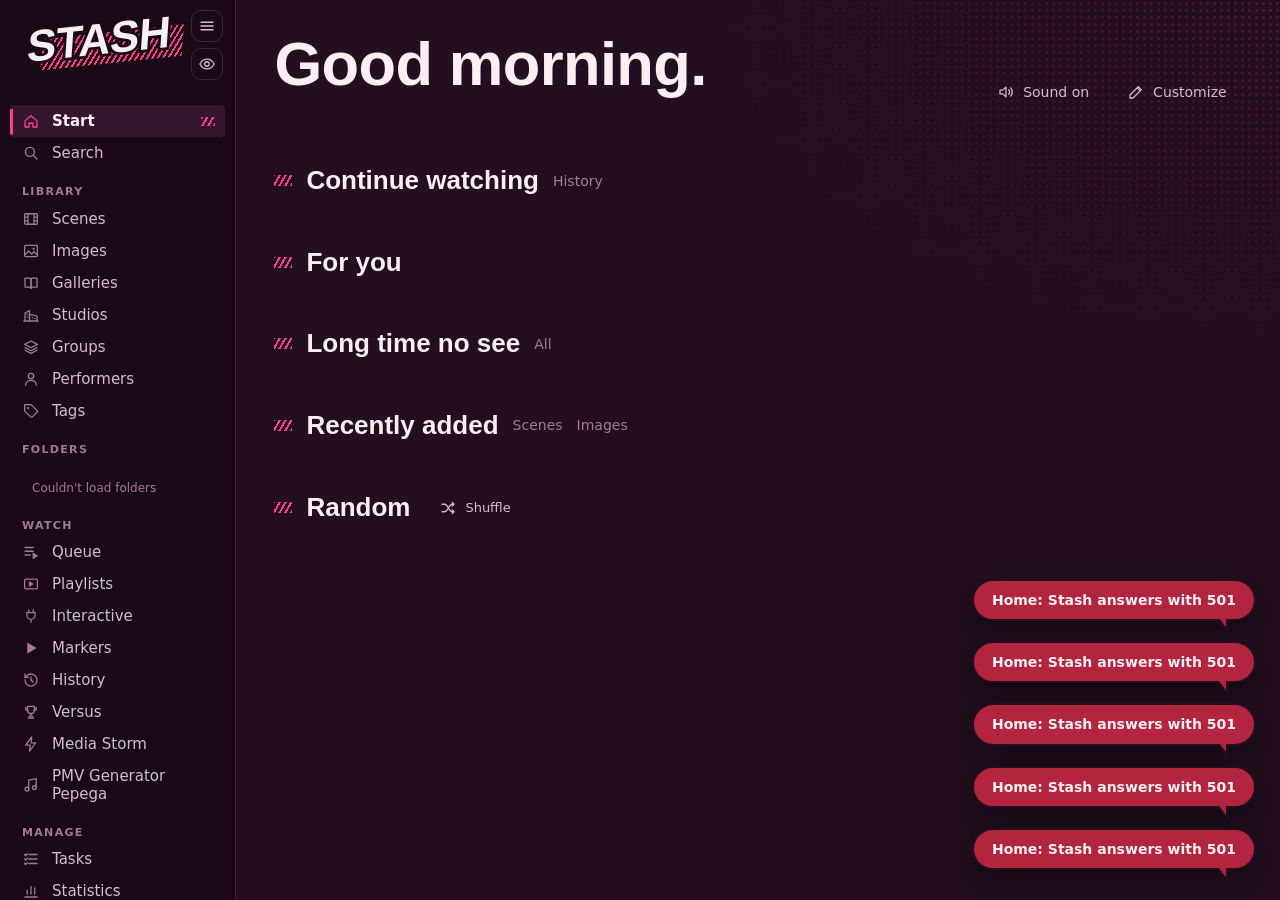
==== plugins/pepega-stashui/app/index.html @ ccc0e0bf "Restore pepega-stashui package version 3.71.3 after upstream merge. Co-authored-by: Cursor <cursorag" ====
<!doctype html>
<html lang="en">
<head>
  <meta charset="utf-8">
  <meta name="viewport" content="width=device-width, initial-scale=1">
  <meta name="referrer" content="no-referrer">
  <title>Stash UI</title>
  <link rel="manifest" href="manifest.json">
  <meta name="theme-color" content="#230f1f">
  <link rel="apple-touch-icon" href="img/apple-touch-icon.png">
  <meta name="apple-mobile-web-app-capable" content="yes">
  <meta name="mobile-web-app-capable" content="yes">
  <meta name="apple-mobile-web-app-status-bar-style" content="black-translucent">
  <meta name="apple-mobile-web-app-title" content="Stash">
  <link rel="icon" href="data:image/svg+xml,%3Csvg xmlns='http://www.w3.org/2000/svg' viewBox='0 0 32 32'%3E%3Crect width='32' height='32' rx='6' fill='%23230f1f'/%3E%3Cpath d='M16 26s-8-4.9-10.2-9.9C4.2 12.5 6.4 8.5 10.3 8.5c2.3 0 4.1 1.4 5.7 3.4 1.5-2 3.3-3.4 5.6-3.4 3.9 0 6.2 4 4.6 7.6C24 21.1 16 26 16 26z' fill='%23ff3e8a'/%3E%3C/svg%3E">
  <link rel="stylesheet" href="app.css?v=3.71.3">
  <link rel="stylesheet" href="stage.css?v=3.71.3">
  <link rel="stylesheet" href="admin.css?v=3.71.3">
  <link rel="stylesheet" href="fx.css?v=3.71.3">
</head>
<body>
  <div id="app" class="kb-app">
    <aside class="kb-rail" id="rail" aria-label="Navigation"></aside>
    <main class="kb-main" id="main" tabindex="-1"></main>
  </div>
  <div id="overlay-root"></div>
  <div class="kb-toasts" id="toasts" aria-live="polite"></div>
  <script type="importmap">
{
    "imports": {
      "./js/advfilter.js": "./js/advfilter.js?v=3.71.3",
      "./js/advrating.js": "./js/advrating.js?v=3.71.3",
      "./js/api.js": "./js/api.js?v=3.71.3",
      "./js/audiox.js": "./js/audiox.js?v=3.71.3",
      "./js/backup.js": "./js/backup.js?v=3.71.3",
      "./js/bulkbar.js": "./js/bulkbar.js?v=3.71.3",
      "./js/changelog.js": "./js/changelog.js?v=3.71.3",
      "./js/display.js": "./js/display.js?v=3.71.3",
      "./js/eventlog.js": "./js/eventlog.js?v=3.71.3",
      "./js/extplayer.js": "./js/extplayer.js?v=3.71.3",
      "./js/forms.js": "./js/forms.js?v=3.71.3",
      "./js/fsedit.js": "./js/fsedit.js?v=3.71.3",
      "./js/fsvariants.js": "./js/fsvariants.js?v=3.71.3",
      "./js/fx.js": "./js/fx.js?v=3.71.3",
      "./js/heat.js": "./js/heat.js?v=3.71.3",
      "./js/i18n.js": "./js/i18n.js?v=3.71.3",
      "./js/interactive.js": "./js/interactive.js?v=3.71.3",
      "./js/jobs.js": "./js/jobs.js?v=3.71.3",
      "./js/locales/de.js": "./js/locales/de.js?v=3.71.3",
      "./js/locales/es.js": "./js/locales/es.js?v=3.71.3",
      "./js/locales/fr.js": "./js/locales/fr.js?v=3.71.3",
      "./js/locales/ja.js": "./js/locales/ja.js?v=3.71.3",
      "./js/locales/pl.js": "./js/locales/pl.js?v=3.71.3",
      "./js/locales/vi.js": "./js/locales/vi.js?v=3.71.3",
      "./js/locales/zh-CN.js": "./js/locales/zh-CN.js?v=3.71.3",
      "./js/main.js": "./js/main.js?v=3.71.3",
      "./js/mini.js": "./js/mini.js?v=3.71.3",
      "./js/perfcut.js": "./js/perfcut.js?v=3.71.3",
      "./js/pieces.js": "./js/pieces.js?v=3.71.3",
      "./js/playlists.js": "./js/playlists.js?v=3.71.3",
      "./js/plugin-host.js": "./js/plugin-host.js?v=3.71.3",
      "./js/pmvsmart.js": "./js/pmvsmart.js?v=3.71.3",
      "./js/railcfg.js": "./js/railcfg.js?v=3.71.3",
      "./js/ratingx.js": "./js/ratingx.js?v=3.71.3",
      "./js/scale.js": "./js/scale.js?v=3.71.3",
      "./js/similar.js": "./js/similar.js?v=3.71.3",
      "./js/standings.js": "./js/standings.js?v=3.71.3",
      "./js/stashfilters.js": "./js/stashfilters.js?v=3.71.3",
      "./js/theme.js": "./js/theme.js?v=3.71.3",
      "./js/tiers.js": "./js/tiers.js?v=3.71.3",
      "./js/ui.js": "./js/ui.js?v=3.71.3",
      "./js/vendor/qrcode.js": "./js/vendor/qrcode.js?v=3.71.3",
      "./js/vendor/react-dom.production.min.js": "./js/vendor/react-dom.production.min.js?v=3.71.3",
      "./js/vendor/react.production.min.js": "./js/vendor/react.production.min.js?v=3.71.3",
      "./js/versusx.js": "./js/versusx.js?v=3.71.3",
      "./js/views/dupes.js": "./js/views/dupes.js?v=3.71.3",
      "./js/views/edit.js": "./js/views/edit.js?v=3.71.3",
      "./js/views/embed.js": "./js/views/embed.js?v=3.71.3",
      "./js/views/folder.js": "./js/views/folder.js?v=3.71.3",
      "./js/views/fsdupes.js": "./js/views/fsdupes.js?v=3.71.3",
      "./js/views/fsgate.js": "./js/views/fsgate.js?v=3.71.3",
      "./js/views/fsoverview.js": "./js/views/fsoverview.js?v=3.71.3",
      "./js/views/funscripts.js": "./js/views/funscripts.js?v=3.71.3",
      "./js/views/gallery.js": "./js/views/gallery.js?v=3.71.3",
      "./js/views/groupedit.js": "./js/views/groupedit.js?v=3.71.3",
      "./js/views/groups.js": "./js/views/groups.js?v=3.71.3",
      "./js/views/history.js": "./js/views/history.js?v=3.71.3",
      "./js/views/home.js": "./js/views/home.js?v=3.71.3",
      "./js/views/homerail.js": "./js/views/homerail.js?v=3.71.3",
      "./js/views/list.js": "./js/views/list.js?v=3.71.3",
      "./js/views/markers.js": "./js/views/markers.js?v=3.71.3",
      "./js/views/media.js": "./js/views/media.js?v=3.71.3",
      "./js/views/music.js": "./js/views/music.js?v=3.71.3",
      "./js/views/perfadd.js": "./js/views/perfadd.js?v=3.71.3",
      "./js/views/perfedit.js": "./js/views/perfedit.js?v=3.71.3",
      "./js/views/performer.js": "./js/views/performer.js?v=3.71.3",
      "./js/views/performers.js": "./js/views/performers.js?v=3.71.3",
      "./js/views/perfpicker.js": "./js/views/perfpicker.js?v=3.71.3",
      "./js/views/phone.js": "./js/views/phone.js?v=3.71.3",
      "./js/views/placard.js": "./js/views/placard.js?v=3.71.3",
      "./js/views/player.js": "./js/views/player.js?v=3.71.3",
      "./js/views/playlists.js": "./js/views/playlists.js?v=3.71.3",
      "./js/views/plugins.js": "./js/views/plugins.js?v=3.71.3",
      "./js/views/queue.js": "./js/views/queue.js?v=3.71.3",
      "./js/views/scenescrape.js": "./js/views/scenescrape.js?v=3.71.3",
      "./js/views/search.js": "./js/views/search.js?v=3.71.3",
      "./js/views/settings.js": "./js/views/settings.js?v=3.71.3",
      "./js/views/stats.js": "./js/views/stats.js?v=3.71.3",
      "./js/views/studioedit.js": "./js/views/studioedit.js?v=3.71.3",
      "./js/views/studiopicker.js": "./js/views/studiopicker.js?v=3.71.3",
      "./js/views/studios.js": "./js/views/studios.js?v=3.71.3",
      "./js/views/tag.js": "./js/views/tag.js?v=3.71.3",
      "./js/views/tagger.js": "./js/views/tagger.js?v=3.71.3",
      "./js/views/tagpicker.js": "./js/views/tagpicker.js?v=3.71.3",
      "./js/views/tags.js": "./js/views/tags.js?v=3.71.3",
      "./js/views/tasks.js": "./js/views/tasks.js?v=3.71.3",
      "./js/views/versus.js": "./js/views/versus.js?v=3.71.3",
      "./js/views/viewer.js": "./js/views/viewer.js?v=3.71.3",
      "./js/views/whatsnew.js": "./js/views/whatsnew.js?v=3.71.3",
      "./js/vr.js": "./js/vr.js?v=3.71.3"
    }
  }
  </script>
  <script type="module" src="js/main.js?v=3.71.3"></script>
</body>
</html>
---- plugins/pepega-stashui/app/app.css ----
/* ==========================================================================
   Stash UI – a new interface in the Media Storm look
   Ink (plum), paper (blush white), blush pink and a cool sheen.
   Motifs: blush hatching (////) for active states, halftone screen,
   speech bubbles for messages, slanted SFX lettering.
   Font: Bahnschrift (Windows system font, no download).
   ========================================================================== */

:root {
  --bg: #230f1f;
  --bg-2: #34172e;
  --bg-3: #4a2342;
  --base: #1a0a17;
  --line: #45203d;
  --text: #fbeff4;
  --text-2: #d6bccd;
  --faint: #a07a96;
  --pink: #ff3e8a;
  --pink-2: #ff6ea8;
  --pink-deep: #7a1d4a;
  --shine: #8fe3ff;
  --violet: #b48cff;
  --fav: #ff3e8a;
  --paper: #fbeff4;
  --ink: #230f1f;
  --ok: #5ee39a;
  --danger: #ff5a5a;

  --hatch: repeating-linear-gradient(-60deg, var(--pink) 0 2px, transparent 2px 5px);
  --tone: radial-gradient(circle, rgba(255, 62, 138, .22) 1.1px, transparent 1.7px);

  /* Chinese characters aren't in Bahnschrift – the CJK fonts after it take over for those */
  --f-text: Bahnschrift, "DIN Alternate", "Segoe UI", "Microsoft YaHei", "PingFang SC", "Noto Sans SC", "Source Han Sans SC", system-ui, sans-serif;
  --f-display: "Bahnschrift Condensed", Bahnschrift, "Arial Narrow", "Segoe UI", "Microsoft YaHei", "PingFang SC", "Noto Sans SC", "Source Han Sans SC", sans-serif;
  --f-label: Bahnschrift, "DIN Alternate", "Segoe UI", "Microsoft YaHei", "PingFang SC", "Noto Sans SC", "Source Han Sans SC", system-ui, sans-serif;

  --r: 4px;
  --rail: 236px;
  --pad: clamp(16px, 3vw, 40px);
  --ease: cubic-bezier(.2, .8, .2, 1);
  color-scheme: dark;
}

* { box-sizing: border-box; }
html, body { height: 100%; }
body {
  margin: 0;
  color: var(--text);
  font: 400 15px/1.5 var(--f-text);
  background: var(--bg);
  -webkit-font-smoothing: antialiased;
}
/* Halftone screen fading out towards the top right */
body::before {
  content: "";
  position: fixed;
  inset: 0;
  z-index: -1;
  background: var(--tone) 0 0 / 7px 7px;
  -webkit-mask-image: radial-gradient(ellipse 70% 60% at 100% 0, #000, transparent 70%);
  mask-image: radial-gradient(ellipse 70% 60% at 100% 0, #000, transparent 70%);
  pointer-events: none;
}
::selection { color: var(--ink); background: var(--pink); }
a { color: inherit; text-decoration: none; }
button, input, select, textarea { font: inherit; color: inherit; }
button { cursor: pointer; }
:focus-visible { outline: 2px solid var(--shine); outline-offset: 2px; }
[hidden] { display: none !important; }
* { scrollbar-width: thin; scrollbar-color: var(--bg-3) transparent; }
img, video { display: block; }

.kb-ic { width: 18px; height: 18px; flex: none; display: block; }

/* ---------- Skeleton ---------- */

.kb-app { display: grid; grid-template-columns: var(--rail) 1fr; min-height: 100vh; }
.kb-main { min-width: 0; padding: 0 var(--pad) 80px; outline: none; }

/* ---------- Navigation (left bar) ---------- */

.kb-rail {
  position: sticky;
  top: 0;
  height: 100vh;
  display: flex;
  flex-direction: column;
  overflow-y: auto;
  padding: 22px 0 18px;
  background: var(--base);
  border-right: 1px solid var(--line);
}
/* SFX lettering: paper with ink outline, slanted, hatching behind */
.kb-mark {
  position: relative;
  display: inline-block;
  align-self: flex-start;
  margin: 6px 22px 40px 26px; /* room for the two buttons on the right, which stand one above the other */
  color: var(--paper);
  font: 700 44px/.85 var(--f-display);
  font-stretch: 75%;
  letter-spacing: -.01em;
  text-transform: uppercase;
  -webkit-text-stroke: .12em var(--base);
  paint-order: stroke fill;
  transform: rotate(-6deg) skewX(-10deg);
  transform-origin: left bottom;
}
.kb-mark span { position: relative; z-index: 1; }
.kb-mark::before {
  content: "";
  position: absolute;
  left: .35em;
  right: -.3em;
  top: .3em;
  bottom: -.14em;
  background: var(--hatch);
}
.kb-mark:hover { color: var(--pink-2); }

.kb-rail-group {
  display: flex;
  align-items: center;
  gap: 8px;
  margin: 16px 0 4px;
  padding: 0 22px;
  color: var(--faint);
  font: 600 11px/1.2 var(--f-label);
  letter-spacing: .12em;
  text-transform: uppercase;
}
.kb-nav { display: flex; flex-direction: column; padding: 0 10px; }
.kb-nav a, .kb-nav button {
  position: relative;
  display: flex;
  align-items: center;
  gap: 12px;
  width: 100%;
  padding: 7px 12px;
  border: 0;
  border-radius: var(--r);
  color: var(--text-2);
  font: 400 15px/1.2 var(--f-label);
  text-align: left;
  background: none;
}
.kb-nav a:hover, .kb-nav button:hover { color: var(--text); background: var(--bg-2); }
.kb-nav a .kb-ic, .kb-nav button .kb-ic { color: var(--faint); }
.kb-nav a .kb-ext-ic { width: 18px; height: 18px; flex: none; display: block; object-fit: contain; }
.kb-nav a:hover .kb-ic, .kb-nav button:hover .kb-ic { color: var(--pink); }
.kb-nav a.is-active { color: var(--text); font-weight: 600; background: var(--bg-2); }
.kb-nav a.is-active .kb-ic { color: var(--pink); }
.kb-nav a.is-active::after {
  content: "";
  position: absolute;
  right: 10px;
  top: 50%;
  width: 14px;
  height: 9px;
  margin-top: -4.5px;
  background: var(--hatch);
}
.kb-nav a.is-active .kb-count { margin-right: 22px; }
.kb-nav .kb-count { margin-left: auto; color: var(--faint); font-size: 12px; font-weight: 400; font-variant-numeric: tabular-nums; }
.kb-nav .kb-count.is-dot::after { content: ""; display: block; width: 8px; height: 8px; border-radius: 50%; background: var(--pink); box-shadow: 0 0 8px var(--pink); }
.kb-rail-foot { margin-top: auto; padding: 18px 22px 0; color: var(--faint); font: 400 12px/1.4 var(--f-label); }

/* Folder tree */
.kb-tree { margin: 2px 10px 6px; }
.kb-tree-row { display: flex; align-items: center; padding-left: calc(2px + var(--d, 0) * 14px); padding-right: 10px; border-radius: var(--r); }
.kb-tree-row:hover { background: var(--bg-2); }
.kb-tree-caret {
  flex: none;
  width: 22px;
  height: 26px;
  padding: 0;
  border: 0;
  color: var(--faint);
  font-size: 11px;
  background: none;
  transition: transform .15s ease;
}
.kb-tree-caret.is-open { transform: rotate(90deg); color: var(--pink); }
span.kb-tree-caret { display: inline-block; }
.kb-tree-row a {
  flex: 1;
  min-width: 0;
  padding: 4px 0;
  overflow: hidden;
  color: var(--text-2);
  font: 400 14px/1.3 var(--f-label);
  text-overflow: ellipsis;
  white-space: nowrap;
}
.kb-tree-row a:hover { color: var(--text); }
.kb-tree-row a.is-active { color: var(--pink); font-weight: 600; }

/* ---------- Page header ---------- */

.kb-head {
  display: flex;
  flex-wrap: wrap;
  align-items: flex-end;
  gap: 14px 28px;
  padding: 34px 0 18px;
}
.kb-head-title { flex: 1 1 320px; min-width: 0; }
.kb-crumbs { display: flex; flex-wrap: wrap; gap: 4px 8px; margin-bottom: 6px; color: var(--faint); font: 400 13px/1.3 var(--f-label); }
.kb-crumbs a:hover { color: var(--pink); }
.kb-crumbs span::before { content: "/"; margin-right: 8px; color: var(--bg-3); }
.kb-crumbs span:first-child::before { content: none; }
.kb-h1 {
  margin: 0;
  color: var(--text);
  font: 700 clamp(36px, 4.8vw, 62px)/.98 var(--f-display);
  font-stretch: 80%;
  letter-spacing: -.01em;
  overflow-wrap: anywhere;
}
.kb-h1 em { font-style: normal; color: var(--pink); }
.kb-sub { margin: 8px 0 0; color: var(--text-2); font: 400 16px/1.4 var(--f-text); }
.kb-head-tools { display: flex; flex-wrap: wrap; align-items: center; gap: 8px; }

/* Section heading: hatch mark as in the Media Storm panel */
.kb-h2 {
  display: flex;
  flex-wrap: wrap;
  align-items: center;
  gap: 8px 14px;
  margin: 38px 0 14px;
  font: 700 26px/1.1 var(--f-display);
  font-stretch: 85%;
}
.kb-h2::before { content: ""; flex: none; width: 18px; height: 11px; background: var(--hatch); }
.kb-h2 a { color: var(--faint); font: 400 14px/1 var(--f-label); }
.kb-h2 a:hover { color: var(--pink); }
.kb-home-why { color: var(--faint); font: 400 14px/1.3 var(--f-label); }
.kb-home-why a { font-weight: 600; }

/* ---------- Controls ---------- */

.kb-btn {
  display: inline-flex;
  align-items: center;
  gap: 8px;
  height: 36px;
  padding: 0 14px;
  border: 1px solid var(--bg-3);
  border-radius: var(--r);
  color: var(--text);
  font: 500 14px/1 var(--f-label);
  white-space: nowrap;
  background: var(--bg-2);
  transition: transform .1s ease, box-shadow .1s ease, background .15s ease;
}
.kb-btn:hover { background: var(--bg-3); border-color: var(--faint); }
.kb-btn:disabled { opacity: .45; cursor: default; }
/* Primary button: blush pink with paper offset, like “Start” in Media Storm */
.kb-btn.is-primary { color: var(--ink); font-weight: 700; background: var(--pink); border-color: var(--pink); box-shadow: 3px 3px 0 var(--paper); }
.kb-btn.is-primary:hover { background: var(--pink-2); border-color: var(--pink-2); box-shadow: 4px 4px 0 var(--paper); transform: translate(-1px, -1px); }
.kb-btn.is-primary:active { box-shadow: 1px 1px 0 var(--paper); transform: translate(2px, 2px); }
.kb-btn.is-danger { color: var(--paper); background: #b3243e; border-color: #b3243e; }
.kb-btn.is-danger:hover { background: #d22c4a; border-color: #d22c4a; }
.kb-btn.is-ghost { background: transparent; border-color: transparent; color: var(--text-2); }
.kb-btn.is-ghost:hover { color: var(--text); background: var(--bg-2); }
.kb-btn.is-on { color: var(--ink); background: var(--pink); border-color: var(--pink); }
.kb-btn.is-icon { width: 36px; padding: 0; justify-content: center; }

.kb-field {
  height: 36px;
  min-width: 0;
  padding: 0 11px;
  border: 1px solid var(--bg-3);
  border-radius: var(--r);
  color: var(--text);
  font: 400 14px/1 var(--f-label);
  background: var(--base);
}
.kb-field::placeholder { color: var(--faint); }
.kb-field:hover { border-color: var(--faint); }
.kb-field:focus { border-color: var(--pink); outline: none; box-shadow: 0 0 0 3px rgba(255, 62, 138, .18); }
textarea.kb-field { height: auto; min-height: 96px; padding: 9px 11px; line-height: 1.45; resize: vertical; }
select.kb-field { padding-right: 28px; appearance: none; background: var(--base) url("data:image/svg+xml,%3Csvg xmlns='http://www.w3.org/2000/svg' viewBox='0 0 12 8'%3E%3Cpath d='M1 1.5 6 6.5l5-5' fill='none' stroke='%23ff3e8a' stroke-width='1.8'/%3E%3C/svg%3E") no-repeat right 10px center / 11px; }
select.kb-field option { background: var(--base); }

.kb-search { position: relative; }
.kb-search .kb-ic { position: absolute; left: 10px; top: 50%; transform: translateY(-50%); width: 16px; height: 16px; color: var(--faint); pointer-events: none; }
.kb-search .kb-field { width: 220px; padding-left: 32px; }

.kb-seg { display: inline-flex; padding: 2px; gap: 2px; border: 1px solid var(--bg-3); border-radius: var(--r); background: var(--base); }
.kb-seg button, .kb-seg > a { height: 30px; padding: 0 12px; border: 0; border-radius: 2px; color: var(--text-2); font: 500 13px/1 var(--f-label); background: transparent; }
.kb-seg > a { display: inline-flex; align-items: center; gap: 6px; text-decoration: none; }
.kb-seg > a .kb-ic { width: 15px; height: 15px; }
.kb-seg button:hover, .kb-seg > a:hover { color: var(--text); background: var(--bg-2); }
.kb-seg button.is-on, .kb-seg > a.is-on { color: var(--ink); background: var(--pink); }

.kb-range { display: inline-flex; align-items: center; gap: 8px; color: var(--faint); font: 400 13px/1 var(--f-label); }
.kb-range input { width: 110px; accent-color: var(--pink); }

.kb-check { display: inline-flex; align-items: center; gap: 9px; color: var(--text-2); font: 400 14px/1.3 var(--f-label); cursor: pointer; }
.kb-check input { width: 16px; height: 16px; margin: 0; accent-color: var(--pink); }

/* Switch: on = hatching on deep pink, as in Media Storm */
.kb-switch { display: inline-flex; align-items: center; gap: 10px; cursor: pointer; }
.kb-switch input { position: absolute; opacity: 0; pointer-events: none; }
.kb-switch i {
  position: relative;
  flex: none;
  width: 38px;
  height: 20px;
  border: 1px solid var(--bg-3);
  border-radius: 3px;
  background: var(--base);
  transition: background .2s ease, border-color .2s ease;
}
.kb-switch i::after {
  content: "";
  position: absolute;
  top: 3px;
  left: 3px;
  width: 12px;
  height: 12px;
  border-radius: 2px;
  background: var(--faint);
  transition: transform .2s var(--ease), background .2s ease;
}
.kb-switch input:checked + i { background: var(--hatch), var(--pink-deep); border-color: var(--pink); }
.kb-switch input:checked + i::after { transform: translateX(18px); background: var(--paper); }
.kb-switch input:focus-visible + i { outline: 2px solid var(--shine); outline-offset: 2px; }

/* Chips (tags): violet stripe like the tag chips in Media Storm */
.kb-chips { display: flex; flex-wrap: wrap; gap: 6px; }
.kb-chip {
  display: inline-flex;
  align-items: center;
  gap: 6px;
  height: 28px;
  padding: 0 10px 0 11px;
  border: 0;
  border-radius: 3px;
  color: var(--text);
  font: 400 13px/1 var(--f-label);
  background: rgba(180, 140, 255, .16);
  box-shadow: inset 3px 0 0 var(--violet);
}
a.kb-chip:hover, button.kb-chip:hover { background: rgba(180, 140, 255, .28); }
.kb-chip.is-on { color: var(--ink); background: var(--pink); box-shadow: none; }
.kb-chip.is-not { background: rgba(255, 62, 138, .14); box-shadow: inset 3px 0 0 var(--pink); text-decoration: line-through; text-decoration-color: rgba(255, 62, 138, .8); }
.kb-chip button { padding: 0 0 0 2px; border: 0; color: inherit; font-size: 16px; line-height: 1; background: none; opacity: .75; }
.kb-chip button:hover { opacity: 1; }

/* ---------- Filter bar ---------- */

.kb-filters {
  display: flex;
  flex-wrap: wrap;
  align-items: center;
  gap: 10px 14px;
  margin: 0 0 18px;
  padding: 14px 16px;
  border: 1px solid var(--bg-3);
  border-radius: 6px;
  background: var(--bg-2);
}
.kb-filters label.kb-lab { display: inline-flex; align-items: center; gap: 8px; color: var(--faint); font: 400 13px/1 var(--f-label); }
.kb-filters .kb-tagpick { flex: 1 1 260px; }

/* ---------- Tile grid (justified rows) ---------- */

.kb-hang { position: relative; --gap: 8px; }
.kb-row { display: flex; gap: var(--gap); margin-bottom: var(--gap); }
.kb-piece {
  position: relative;
  flex: none;
  overflow: hidden;
  margin: 0;
  padding: 0;
  border: 0;
  border-radius: var(--r);
  color: inherit;
  font: inherit;
  text-align: left;
  background: var(--base);
  cursor: pointer;
  transition: box-shadow .2s ease;
}
.kb-piece > img, .kb-piece > video {
  width: 100%;
  height: 100%;
  object-fit: cover;
  transition: transform .5s var(--ease), opacity .3s ease;
}
.kb-piece > img { opacity: 0; }
.kb-piece > img.is-loaded { opacity: 1; }
.kb-piece > video { position: absolute; inset: 0; opacity: 0; pointer-events: none; }
.kb-piece.is-previewing > video { opacity: 1; }
.kb-piece > .kb-piece-anim { position: absolute; inset: 0; opacity: 0; pointer-events: none; }
.kb-piece.is-previewing > .kb-piece-anim { opacity: 1; }
.kb-piece:hover { box-shadow: 0 0 0 2px var(--pink); }
.kb-piece:hover > img { transform: scale(1.03); }
.kb-piece:focus-visible { outline: 2px solid var(--shine); outline-offset: 3px; }

/* Caption: ink from below, appears on hover */
.kb-placard {
  position: absolute;
  left: 0;
  right: 0;
  bottom: 0;
  padding: 28px 10px 8px;
  color: var(--paper);
  background: linear-gradient(transparent, color-mix(in srgb, var(--base) 92%, transparent));
  opacity: 0;
  transform: translateY(6px);
  transition: opacity .2s ease, transform .25s var(--ease);
  pointer-events: none;
}
.kb-piece:hover .kb-placard, .kb-piece:focus-visible .kb-placard, .kb-hang.is-placards .kb-placard { opacity: 1; transform: none; }
.kb-placard b {
  display: -webkit-box;
  overflow: hidden;
  padding-right: 22px;
  font: 600 13.5px/1.25 var(--f-text);
  overflow-wrap: anywhere;
  -webkit-line-clamp: 2;
  -webkit-box-orient: vertical;
}
.kb-placard small { display: block; margin-top: 2px; color: var(--text-2); font: 400 11.5px/1.3 var(--f-label); white-space: nowrap; overflow: hidden; text-overflow: ellipsis; }

/* Small marks right on the image */
.kb-stamp {
  position: absolute;
  top: 7px;
  right: 7px;
  padding: 2px 6px;
  border-radius: 3px;
  color: var(--paper);
  font: 600 11.5px/1.4 var(--f-label);
  font-variant-numeric: tabular-nums;
  background: color-mix(in srgb, var(--base) 82%, transparent);
}
.kb-resume { position: absolute; left: 0; right: 0; bottom: 0; height: 3px; background: color-mix(in srgb, var(--base) 60%, transparent); }
.kb-resume i { display: block; height: 100%; background: var(--pink); }

/* Heart = favorite */
.kb-dot, .kb-dotmini, .kb-dot-inline {
  display: inline-block;
  background: var(--fav);
  -webkit-mask: url("data:image/svg+xml,%3Csvg xmlns='http://www.w3.org/2000/svg' viewBox='0 0 24 24'%3E%3Cpath d='M12 21s-7.5-4.6-9.6-9.3C.9 8.3 3 4.5 6.7 4.5c2.2 0 3.9 1.3 5.3 3.2 1.4-1.9 3.1-3.2 5.3-3.2 3.7 0 5.8 3.8 4.3 7.2C19.5 16.4 12 21 12 21z'/%3E%3C/svg%3E") center / contain no-repeat;
  mask: url("data:image/svg+xml,%3Csvg xmlns='http://www.w3.org/2000/svg' viewBox='0 0 24 24'%3E%3Cpath d='M12 21s-7.5-4.6-9.6-9.3C.9 8.3 3 4.5 6.7 4.5c2.2 0 3.9 1.3 5.3 3.2 1.4-1.9 3.1-3.2 5.3-3.2 3.7 0 5.8 3.8 4.3 7.2C19.5 16.4 12 21 12 21z'/%3E%3C/svg%3E") center / contain no-repeat;
}
.kb-dot {
  position: absolute;
  right: 8px;
  bottom: 8px;
  z-index: 1;
  width: 18px;
  height: 18px;
  filter: drop-shadow(0 1px 2px rgba(0, 0, 0, .6));
}
.kb-dotmini { width: 14px; height: 14px; flex: none; }
.kb-dot-inline { width: .45em; height: .45em; margin-left: .2em; vertical-align: .45em; }

/* Selection */
.kb-pick {
  position: absolute;
  top: 7px;
  left: 7px;
  display: grid;
  place-items: center;
  width: 24px;
  height: 24px;
  border: 2px solid var(--paper);
  border-radius: 4px;
  color: var(--ink);
  background: color-mix(in srgb, var(--base) 50%, transparent);
  z-index: 5; /* above the preview video, which is added after it */
  opacity: 0;
  transition: opacity .15s ease;
}
.kb-piece:hover .kb-pick, .kb-hang.is-selecting .kb-pick { opacity: 1; }
.kb-piece.is-picked { box-shadow: 0 0 0 3px var(--pink); }
.kb-piece.is-picked > img { opacity: .75; }
.kb-piece.is-picked .kb-pick { opacity: 1; background: var(--pink); border-color: var(--pink); }
.kb-pick .kb-ic { width: 14px; height: 14px; opacity: 0; }
.kb-piece.is-picked .kb-pick .kb-ic { opacity: 1; }

.kb-sentinel { height: 1px; }
.kb-loading { padding: 40px 0; color: var(--faint); font: 400 15px/1.4 var(--f-text); text-align: center; }
.kb-empty {
  max-width: 520px;
  margin: 60px auto;
  text-align: center;
}
.kb-empty b { display: block; margin-bottom: 8px; font: 700 30px/1.05 var(--f-display); font-stretch: 80%; }
.kb-empty p { margin: 0 0 18px; color: var(--text-2); }

/* Strips (home page) */
.kb-strip { display: flex; gap: 8px; overflow-x: auto; padding-bottom: 10px; scroll-snap-type: x proximity; }
.kb-strip .kb-piece { scroll-snap-align: start; }

/* Folder cards: slanted panel like the Media Storm cover */
.kb-rooms { display: grid; grid-template-columns: repeat(auto-fill, minmax(230px, 1fr)); gap: 18px; }
.kb-room { display: block; }
.kb-room-art {
  position: relative;
  display: grid;
  grid-template-columns: 2fr 1fr;
  grid-template-rows: 1fr 1fr;
  gap: 3px;
  aspect-ratio: 4 / 3;
  overflow: hidden;
  border-radius: var(--r);
  background: var(--tone) 0 0 / 6px 6px, var(--bg-2);
  clip-path: polygon(0 0, 100% 0, 100% 90%, 0 100%);
}
.kb-room-art img { width: 100%; height: 100%; object-fit: cover; transition: transform .5s var(--ease); }
.kb-room-art img:first-child { grid-row: span 2; }
.kb-room-art:only-child img { grid-column: span 2; }
.kb-room:hover .kb-room-art img { transform: scale(1.04); }
.kb-room b { display: block; margin-top: 6px; font: 700 21px/1.1 var(--f-display); font-stretch: 85%; }
.kb-room small { color: var(--faint); font: 400 13px/1.3 var(--f-label); }
.kb-room:hover b { color: var(--pink); }

/* Tag list */
.kb-taglist { display: grid; grid-template-columns: repeat(auto-fill, minmax(300px, 1fr)); gap: 2px 28px; }
.kb-tagrow { display: flex; flex-wrap: wrap; align-items: baseline; gap: 2px 10px; min-width: 0; padding: 12px 4px; border-bottom: 1px solid var(--line); }
.kb-tagrow b { min-width: 0; font: 700 22px/1.15 var(--f-display); font-stretch: 85%; overflow-wrap: anywhere; }
.kb-tagrow:hover b { color: var(--pink); }
.kb-tagrow small { margin-left: auto; color: var(--faint); font: 400 13px/1 var(--f-label); white-space: nowrap; }

/* Figures (home page) */
.kb-figures { display: flex; flex-wrap: wrap; gap: 8px 30px; margin-top: 16px; color: var(--text-2); font: 400 15px/1.3 var(--f-text); }
.kb-figures b { margin-right: 4px; color: var(--pink); font: 700 26px/1 var(--f-display); font-stretch: 80%; }

/* ---------- Selection bar ---------- */

.kb-bulk {
  position: fixed;
  left: calc(var(--rail) + var(--pad));
  right: var(--pad);
  bottom: 18px;
  z-index: 40;
  display: flex;
  flex-wrap: wrap;
  align-items: center;
  gap: 8px;
  padding: 10px 12px;
  border: 1px solid var(--pink);
  border-radius: 6px;
  color: var(--text);
  background: var(--bg-2);
  box-shadow: 0 18px 50px rgba(0, 0, 0, .6);
  animation: kb-rise .25s var(--ease);
}
.kb-bulk b { display: inline-flex; align-items: center; gap: 10px; margin-right: 8px; font: 700 18px/1 var(--f-display); font-stretch: 85%; }
.kb-bulk b::before { content: ""; width: 14px; height: 9px; background: var(--hatch); }
.kb-bulk .kb-btn.is-danger { color: var(--paper); }
@keyframes kb-rise { from { opacity: 0; transform: translateY(12px); } }

/* ---------- Drawers (edit) and dialogs ---------- */

.kb-scrim { position: fixed; inset: 0; z-index: 60; background: rgba(16, 5, 14, .65); animation: kb-fade .2s ease; }
@keyframes kb-fade { from { opacity: 0; } }
.kb-drawer {
  position: fixed;
  top: 0;
  right: 0;
  bottom: 0;
  z-index: 61;
  display: flex;
  flex-direction: column;
  width: min(460px, 100vw);
  background: var(--bg);
  border-left: 1px solid var(--bg-3);
  box-shadow: -30px 0 80px rgba(0, 0, 0, .6);
  animation: kb-slide .3s var(--ease);
}
@keyframes kb-slide { from { transform: translateX(40px); opacity: 0; } }
.kb-drawer-head { display: flex; align-items: flex-start; gap: 12px; padding: 22px 22px 14px; border-bottom: 1px solid var(--line); }
.kb-drawer-head h2 { flex: 1; margin: 0; font: 700 28px/1.05 var(--f-display); font-stretch: 80%; overflow-wrap: anywhere; }
.kb-drawer-body { flex: 1; overflow-y: auto; padding: 18px 22px; display: flex; flex-direction: column; gap: 16px; }
.kb-drawer-foot { display: flex; flex-wrap: wrap; gap: 8px; padding: 14px 22px; border-top: 1px solid var(--line); }
.kb-drawer-foot .kb-spacer { flex: 1; }
.kb-form-row { display: flex; flex-direction: column; gap: 6px; }
.kb-form-row > span { color: var(--faint); font: 400 13px/1.2 var(--f-label); }
.kb-form-row .kb-field { width: 100%; }
.kb-hint { margin: 0; color: var(--faint); font: 400 13px/1.4 var(--f-text); }

.kb-dialog {
  position: fixed;
  left: 50%;
  top: 50%;
  z-index: 71;
  width: min(460px, calc(100vw - 32px));
  padding: 24px;
  border: 1px solid var(--bg-3);
  border-radius: 6px;
  color: var(--text);
  background: var(--bg);
  box-shadow: 0 30px 90px rgba(0, 0, 0, .7);
  transform: translate(-50%, -50%);
  animation: kb-fade .2s ease;
}
.kb-dialog::before { content: ""; position: absolute; left: 24px; top: -1px; width: 56px; height: 5px; background: var(--hatch); }
.kb-dialog h2 { margin: 0 0 8px; font: 700 28px/1.05 var(--f-display); font-stretch: 80%; }
.kb-dialog p { margin: 0 0 16px; color: var(--text-2); }
.kb-dialog .kb-actions { display: flex; flex-wrap: wrap; justify-content: flex-end; gap: 8px; margin-top: 18px; }
.kb-dialog-scrim { z-index: 70; }

/* Tag picker with suggestions */
.kb-tagpick { position: relative; display: flex; flex-direction: column; gap: 8px; }
.kb-tagpick .kb-field { width: 100%; }
.kb-sugg {
  position: absolute;
  top: calc(100% + 4px);
  left: 0;
  right: 0;
  z-index: 20;
  max-height: 280px;
  overflow-y: auto;
  border: 1px solid var(--bg-3);
  border-radius: var(--r);
  background: var(--base);
  box-shadow: 0 18px 40px rgba(0, 0, 0, .6);
}
.kb-sugg button {
  display: flex;
  justify-content: space-between;
  gap: 10px;
  width: 100%;
  padding: 8px 11px;
  border: 0;
  color: var(--text);
  font: 400 14px/1.2 var(--f-label);
  text-align: left;
  background: none;
}
.kb-sugg button:hover, .kb-sugg button.is-active { background: var(--bg-3); box-shadow: inset 3px 0 0 var(--pink); }
.kb-sugg small { color: var(--faint); }

/* Stars */
.kb-stars { display: inline-flex; gap: 2px; }
.kb-stars button { padding: 2px; border: 0; color: var(--bg-3); background: none; font-size: 20px; line-height: 1; }
.kb-stars button.is-on { color: var(--pink); }
.kb-stars > span { color: var(--bg-3); line-height: 1; }
.kb-stars > span.is-on { color: var(--pink); }
/* a partly filled star (half, quarter, tenth – as chosen in Stash) */
.kb-stars .is-part { color: transparent; background: linear-gradient(90deg, var(--pink) var(--fill, 50%), var(--bg-3) var(--fill, 50%)); -webkit-background-clip: text; background-clip: text; }
/* hovering half/quarter/tenth stars: the value a click would set */
.kb-stars.is-fine button.is-hov { opacity: 1; color: transparent; background: linear-gradient(90deg, var(--pink-2) var(--hfill, 0%), var(--bg-3) var(--hfill, 0%)); -webkit-background-clip: text; background-clip: text; text-shadow: none; transition-property: transform, opacity; }
/* the 0–10 system */
.kb-rate-dec { align-items: baseline; gap: 6px; }
.kb-rate-dec b { color: var(--pink); font: 700 18px/1 var(--f-label); font-variant-numeric: tabular-nums; }
.kb-rate-dec small { color: var(--faint); font: 500 12px/1 var(--f-label); }
.kb-rate-dec input { width: 74px; padding: 4px 8px; font-variant-numeric: tabular-nums; }
/* Hover: the star under the mouse and all before it light up, one after the other */
.kb-stars button { transition: color .18s, transform .22s cubic-bezier(.3, 1.6, .5, 1), text-shadow .22s, opacity .18s; }
.kb-stars button:nth-child(2) { transition-delay: 25ms; }
.kb-stars button:nth-child(3) { transition-delay: 50ms; }
.kb-stars button:nth-child(4) { transition-delay: 75ms; }
.kb-stars button:nth-child(5) { transition-delay: 100ms; }
.kb-stars:hover button { opacity: .45; }
.kb-stars button:hover, .kb-stars button:has(~ button:hover) {
  opacity: 1;
  color: var(--pink-2);
  text-shadow: 0 0 8px color-mix(in srgb, var(--pink) 85%, transparent), 0 0 18px color-mix(in srgb, var(--pink) 50%, transparent);
  transform: scale(1.18) translateY(-1px);
}
/* Particles: O counter drops and favorite hearts */
.kb-particle { position: fixed; z-index: 9999; pointer-events: none; }
.kb-particle.is-drop { border-radius: 50% 0 50% 50%; background: #fff; box-shadow: 0 0 6px rgba(255, 255, 255, .7); }
.kb-particle.is-heart {
  --heart: url("data:image/svg+xml,%3Csvg xmlns='http://www.w3.org/2000/svg' viewBox='0 0 24 24'%3E%3Cpath d='M12 21s-7.5-4.6-9.6-9.3C.9 8.1 3.1 4.4 6.8 4.4c2.1 0 3.8 1.2 5.2 3.1 1.4-1.9 3.1-3.1 5.2-3.1 3.7 0 5.9 3.7 4.4 7.3C19.5 16.4 12 21 12 21z'/%3E%3C/svg%3E");
  background: var(--pink);
  -webkit-mask: var(--heart) center / contain no-repeat;
  mask: var(--heart) center / contain no-repeat;
  filter: drop-shadow(0 0 4px color-mix(in srgb, var(--pink) 70%, transparent));
}

/* ---------- Messages: speech bubbles ---------- */

.kb-toasts { position: fixed; right: 24px; bottom: 30px; z-index: 90; display: flex; flex-direction: column; align-items: flex-end; gap: 20px; pointer-events: none; }
.kb-toast {
  position: relative;
  max-width: min(420px, calc(100vw - 40px));
  padding: 10px 18px;
  border: 2.5px solid var(--ink);
  border-radius: 22px;
  color: var(--ink);
  font: 600 14px/1.3 var(--f-text);
  background: var(--paper);
  box-shadow: 0 12px 30px rgba(0, 0, 0, .45);
  animation: kb-toast-in .25s ease;
  pointer-events: auto;
}
/* Speech bubble tail: ink outside, paper inside */
.kb-toast::before, .kb-toast::after { content: ""; position: absolute; width: 0; height: 0; border-style: solid; }
.kb-toast::before { right: 26px; bottom: -14px; border-width: 14px 0 0 12px; border-color: var(--ink) transparent transparent; }
.kb-toast::after { right: 28.5px; bottom: -8.5px; border-width: 9px 0 0 7.5px; border-color: var(--paper) transparent transparent; }
.kb-toast.is-error { color: var(--paper); background: #b3243e; }
.kb-toast.is-error::after { border-top-color: #b3243e; }
.kb-toast.is-ok { box-shadow: inset 5px 0 0 var(--ok), 0 12px 30px rgba(0, 0, 0, .45); }
.kb-toast-act { margin-left: 12px; padding: 3px 12px; border: 2px solid var(--ink); border-radius: 999px; color: var(--paper); font: 700 13px/1.2 var(--f-label); background: var(--ink); cursor: pointer; }
.kb-toast-act:hover { color: var(--ink); background: var(--pink-2); }
.kb-toast.is-gone { opacity: 0; transform: translateY(6px); transition: opacity .35s ease, transform .35s ease; }
@keyframes kb-toast-in { from { opacity: 0; transform: translateY(8px) scale(.96); } }

/* ---------- Mobile ---------- */

.kb-menu-btn { display: none; }
.kb-rail-scrim { display: none; }
@media (max-width: 860px) {
  .kb-rail-scrim { display: block; }
}
@media (max-width: 860px) {
  .kb-app { grid-template-columns: 1fr; }
  .kb-rail {
    position: fixed;
    left: 0;
    top: 0;
    bottom: 0;
    z-index: 50;
    width: min(290px, 86vw);
    transform: translateX(-100%);
    transition: transform .3s var(--ease);
  }
  .kb-app.is-rail-open .kb-rail { transform: none; box-shadow: 30px 0 80px rgba(0, 0, 0, .7); }
  /* The visible height (100vh reaches behind the browser bars – the end of the menu was out of reach),
     scrolling stays inside the menu, and the page behind doesn't move while it's open */
  .kb-rail { height: 100vh; height: 100dvh; bottom: auto; overflow-y: auto; overscroll-behavior: contain; -webkit-overflow-scrolling: touch; padding-bottom: calc(18px + env(safe-area-inset-bottom, 0px)); }
  body:has(.kb-app.is-rail-open) { overflow: hidden; }
  /* Tapping next to the open menu closes it (instead of reaching the page behind) */
  .kb-rail-scrim { position: fixed; inset: 0; z-index: 49; background: rgba(10, 3, 9, .55); opacity: 0; pointer-events: none; transition: opacity .3s var(--ease); }
  .kb-app.is-rail-open .kb-rail-scrim { opacity: 1; pointer-events: auto; }
  .kb-menu-btn { display: inline-flex; position: fixed; left: 12px; top: 12px; z-index: 45; }
  .kb-head { padding-top: 64px; }
  .kb-bulk { left: 12px; right: 12px; }
  .kb-search .kb-field { width: 100%; }
}

@media (prefers-reduced-motion: reduce) {
  *, *::before, *::after { animation-duration: .01ms !important; transition-duration: .01ms !important; }
  .kb-btn.is-primary:hover, .kb-btn.is-primary:active { transform: none; }
}

/* ---------- List toolbar ---------- */

.kb-toolbar {
  position: sticky;
  top: 0;
  z-index: 20;
  display: flex;
  flex-wrap: wrap;
  align-items: center;
  gap: 8px;
  margin: 0 calc(var(--pad) * -1) 12px;
  padding: 10px var(--pad);
  background: color-mix(in srgb, var(--bg) 94%, transparent);
  border-bottom: 1px solid var(--line);
  backdrop-filter: blur(8px);
}
.kb-spacer { flex: 1; }
.kb-kinds button span { color: var(--faint); font-variant-numeric: tabular-nums; }
.kb-kinds button.is-on span { color: color-mix(in srgb, var(--bg) 70%, transparent); }
.kb-resultline { margin: 0 0 12px; color: var(--faint); font: 400 14px/1.3 var(--f-text); min-height: 1.3em; }
.kb-lead { max-width: 70ch; margin: 12px 0 0; color: var(--text-2); }
.kb-head-chips { margin-top: 14px; }
.kb-search-big { display: block; margin-top: 16px; }
.kb-search-big .kb-field { width: min(640px, 100%); height: 50px; font-size: 18px; padding-left: 42px; border-radius: 6px; }
.kb-search-big .kb-ic { left: 14px; width: 19px; height: 19px; color: var(--pink); }
.kb-chip .kb-ic { width: 14px; height: 14px; }
.kb-lab-t { color: var(--text-2); font: 400 14px/1 var(--f-label); }
.kb-h2 .kb-btn { height: 30px; font-size: 13px; }

/* Queue */
.kb-queue { list-style: none; margin: 0; padding: 0; max-width: 900px; }
.kb-queue li {
  display: grid;
  grid-template-columns: 34px 96px 1fr auto auto auto;
  align-items: center;
  gap: 12px;
  padding: 8px 6px;
  border-bottom: 1px solid var(--line);
  border-radius: var(--r);
}
.kb-queue li.is-current { background: linear-gradient(90deg, rgba(255, 62, 138, .16), transparent 70%); }
.kb-queue li.is-current .kb-queue-no { color: var(--pink); }
.kb-queue-no { color: var(--faint); font: 700 22px/1 var(--f-display); font-stretch: 80%; text-align: right; }
.kb-queue img, .kb-queue-ph { width: 96px; height: 60px; object-fit: cover; border-radius: 3px; background: var(--base); }
.kb-queue-title { min-width: 0; padding: 0; border: 0; color: var(--text); font: 500 15px/1.3 var(--f-text); text-align: left; background: none; overflow: hidden; text-overflow: ellipsis; white-space: nowrap; }
.kb-queue-title small { display: block; color: var(--faint); font: 400 12px/1.3 var(--f-label); }
.kb-queue-title:hover { color: var(--pink); }

.kb-overlay-host { position: relative; z-index: 55; }
body.kb-noscroll { overflow: hidden; }

/* ---------- Liquid glass (Settings → This interface → Colors) ----------
   Surfaces turn into frosted, see-through glass with a light edge; behind them glow soft blobs in the
   theme colors, so the glass has something to bend. Only panels that exist a few times get the blur –
   hundreds of blurred tiles would make scrolling slow. */

html.kb-glass {
  --r: 10px;
  --glass-filter: blur(22px) saturate(170%);
  --glass: color-mix(in srgb, var(--bg-2) var(--glass-mix, 42%), transparent);
  --glass-deep: color-mix(in srgb, var(--base) calc(var(--glass-mix, 42%) * 1.3), transparent);
  --glass-edge: rgba(255, 255, 255, .14);
  --glass-shine: linear-gradient(135deg, rgba(255, 255, 255, .13), rgba(255, 255, 255, .03) 38%, rgba(255, 255, 255, 0) 60%, rgba(255, 255, 255, .05));
  --glass-shadow: inset 0 1px 0 rgba(255, 255, 255, .22), inset 0 -1px 0 rgba(255, 255, 255, .05), 0 12px 34px rgba(0, 0, 0, .32);
}
html.kb-glass.kb-noblur { --glass-filter: saturate(150%); } /* clear glass: tint and light edge, no frosting */
/* …and no blur anywhere: the hovered thumbnail and the player glow show sharp behind the clear glass */
html.kb-glass.kb-noblur #kb-ambient img { inset: 0; width: 100%; height: 100%; filter: saturate(1.25); }
html.kb-glass.kb-noblur .kb-amb { inset: 0; width: 100%; height: 100%; object-fit: cover; filter: none; }
html.kb-glass body {
  background:
    radial-gradient(40vw 40vw at 12% 18%, color-mix(in srgb, var(--pink) 34%, transparent), transparent 70%),
    radial-gradient(45vw 45vw at 88% 12%, color-mix(in srgb, var(--violet) 26%, transparent), transparent 70%),
    radial-gradient(50vw 50vw at 70% 92%, color-mix(in srgb, var(--pink) 22%, var(--shine) 10%), transparent 70%),
    var(--bg);
  background-attachment: fixed;
}
html.kb-glass body::before { opacity: .35; }
/* Background image (Settings → Appearance), darkened by a veil in the background color */
#kb-wall { position: fixed; inset: 0; z-index: -3; pointer-events: none; }
#kb-wall > i { position: absolute; inset: 0; background: center / cover no-repeat; opacity: 0; transition: opacity .9s ease; }
#kb-wall > i.is-on { opacity: 1; }
#kb-wall::after { content: ""; position: absolute; inset: 0; background: var(--bg); opacity: var(--wall-dim, .6); }
/* Ambient light: hovered photo/video blurred behind the page */
#kb-ambient { display: none; }
html.kb-glass #kb-ambient { position: fixed; inset: 0; z-index: -2; display: block; overflow: hidden; pointer-events: none; }
#kb-ambient img { position: absolute; inset: -8%; width: 116%; height: 116%; object-fit: cover; filter: blur(70px) saturate(1.7); opacity: 0; transition: opacity 1.1s ease; }
#kb-ambient img.is-on { opacity: .5; }
/* Player: the video glows behind the info panel and into the black bars */
html.kb-glass .kb-amb { position: absolute; inset: -12%; z-index: 0; width: 124%; height: 124%; filter: blur(60px) saturate(1.6); opacity: .75; pointer-events: none; }
html.kb-glass .kb-stage.kb-player { overflow: hidden; }
html.kb-glass .kb-stage.kb-player > .kb-screen { z-index: 1; }
html.kb-glass .kb-stage.kb-player > .kb-side { position: relative; z-index: 1; }
html.kb-glass .kb-stage.kb-player:fullscreen > .kb-side { position: absolute; z-index: 6; }
html.kb-glass .kb-player .kb-video { background: transparent; }
html.kb-glass .kb-stage.kb-player .kb-side { background: var(--glass-shine), color-mix(in srgb, var(--base) 45%, transparent); -webkit-backdrop-filter: none; backdrop-filter: none; } /* the glow behind is already soft – no blur per frame */
html.kb-glass .kb-amb { will-change: contents; transform: translateZ(0); }

/* Big panels: blur + shine + light edge */
html.kb-glass :is(.kb-rail, .kb-bulk, .kb-card, .kb-plugin, .kb-dialog, .kb-drawer, .kb-toast, .kb-side, .kb-pmenu, .kb-wheel-pop, .kb-pbusy, .kb-srcrow-box, .kb-pmvg .kb-card) {
  border-color: var(--glass-edge);
  background: var(--glass-shine), var(--glass);
  -webkit-backdrop-filter: var(--glass-filter);
  backdrop-filter: var(--glass-filter);
  box-shadow: var(--glass-shadow);
}
html.kb-glass :is(.kb-card, .kb-plugin, .kb-dialog, .kb-wheel-pop, .kb-pmenu) { border-radius: 18px; }
html.kb-glass .kb-bulk { border-radius: 26px; background: var(--glass-shine), var(--glass-deep); box-shadow: inset 0 1px 0 rgba(255, 255, 255, .22), 0 18px 50px rgba(0, 0, 0, .5); }
html.kb-glass .kb-rail { background: var(--glass-shine), var(--glass-deep); border-right-color: var(--glass-edge); box-shadow: inset -1px 0 0 rgba(255, 255, 255, .06); }
html.kb-glass .kb-side { background: var(--glass-deep); }
html.kb-glass .kb-toast { border-radius: 999px; }

/* Small controls: tinted glass without blur (cheap), capsule shape */
html.kb-glass :is(.kb-btn, .kb-chip, .kb-seg, .kb-theme-preset, .kb-theme-token, .kb-pupdate) {
  border-color: var(--glass-edge);
  box-shadow: inset 0 1px 0 rgba(255, 255, 255, .16);
}
html.kb-glass :is(.kb-btn, .kb-chip, .kb-seg) { border-radius: 999px; }
html.kb-glass .kb-seg button, html.kb-glass .kb-seg > a { border-radius: 999px; }
html.kb-glass .kb-btn:not(.is-primary):not(.is-ghost):not(.is-danger), html.kb-glass :is(.kb-chip, .kb-seg, .kb-theme-preset, .kb-theme-token, .kb-pupdate) {
  background: var(--glass-shine), color-mix(in srgb, var(--bg-3) 38%, transparent);
}
/* A picked chip (tag, folder …): the glass tint above had taken its pink and left the dark text on it */
html.kb-glass .kb-chip.is-on { color: var(--text); background: var(--glass-shine), color-mix(in srgb, var(--pink) 45%, transparent); border-color: color-mix(in srgb, var(--pink) 70%, transparent); }
html.kb-glass .kb-btn.is-primary { box-shadow: inset 0 1px 0 rgba(255, 255, 255, .45), 0 6px 20px color-mix(in srgb, var(--pink) 40%, transparent); }
html.kb-glass .kb-field { border-color: var(--glass-edge); border-radius: 10px; background-color: color-mix(in srgb, var(--base) 45%, transparent); }
/* Messages: light text on the glass, no comic speech-bubble tail (it stayed a white corner) */
html.kb-glass .kb-toast { color: var(--text); }
html.kb-glass .kb-toast::before, html.kb-glass .kb-toast::after { display: none; }
html.kb-glass .kb-toast.is-error { background: var(--glass-shine), color-mix(in srgb, #b3243e 72%, transparent); }
/* "Resume at …" hint in the player */
html.kb-glass .kb-resume-hint {
  color: var(--text);
  border-color: var(--glass-edge);
  background: var(--glass-shine), var(--glass);
  -webkit-backdrop-filter: var(--glass-filter);
  backdrop-filter: var(--glass-filter);
  box-shadow: var(--glass-shadow);
}
html.kb-glass .kb-resume-hint .kb-btn.kb-btn { color: var(--text); border-color: var(--glass-edge); }
html.kb-glass .kb-resume-hint .kb-btn.kb-btn:hover { color: var(--ink); background: var(--pink); }
/* PMV Generator: option boxes, sections, pickers, the live HUD and end card */
html.kb-glass :is(.kb-pmvg-sec, .kb-pmvg-opt, .kb-pmvg-range, .kb-fpick, .kb-pmvg-rgbox, .kb-pmvg-drop, .kb-pmvg-wave) {
  border-color: var(--glass-edge);
  border-radius: 14px;
  background: color-mix(in srgb, var(--base) calc(var(--glass-mix, 42%) * .9), transparent);
  box-shadow: inset 0 1px 0 rgba(255, 255, 255, .12);
}
html.kb-glass .kb-pmvg-opt:has(input:checked) { border-color: color-mix(in srgb, var(--pink) 60%, transparent); background: linear-gradient(90deg, color-mix(in srgb, var(--pink) 16%, transparent), transparent 70%), color-mix(in srgb, var(--base) calc(var(--glass-mix, 42%) * .9), transparent); }
html.kb-glass .kb-pmvg-sechead { background: var(--glass-shine), color-mix(in srgb, var(--bg-3) 45%, transparent); }
html.kb-glass .kb-pmvg-sechead:hover { background: var(--glass-shine), color-mix(in srgb, var(--bg-3) 70%, transparent); }
html.kb-glass :is(.kb-pmvg-rgsug, .kb-pmvg-hud, .kb-pmvg-endcard, .kb-pmvg-msg) {
  color: var(--text);
  border-color: var(--glass-edge);
  border-radius: 18px;
  background: var(--glass-shine), var(--glass);
  -webkit-backdrop-filter: var(--glass-filter);
  backdrop-filter: var(--glass-filter);
  box-shadow: var(--glass-shadow);
}
html.kb-glass .kb-pmvg-hud { border-radius: 999px; }
/* Sticky list toolbar: glass over the scrolling tiles */
html.kb-glass .kb-toolbar {
  border-bottom-color: var(--glass-edge);
  background: var(--glass-shine), var(--glass);
  -webkit-backdrop-filter: var(--glass-filter);
  backdrop-filter: var(--glass-filter);
  box-shadow: inset 0 -1px 0 rgba(255, 255, 255, .06), 0 10px 28px rgba(0, 0, 0, .25);
}
/* Navigation: hovered and active entries as small glass capsules */
html.kb-glass .kb-nav :is(a, button) { border-radius: 12px; }
html.kb-glass .kb-nav :is(a, button):hover { background: color-mix(in srgb, var(--bg-3) 30%, transparent); }
html.kb-glass .kb-nav a.is-active {
  background: var(--glass-shine), color-mix(in srgb, var(--bg-3) 45%, transparent);
  box-shadow: inset 0 1px 0 rgba(255, 255, 255, .2), inset 0 0 0 1px var(--glass-edge), 0 4px 14px rgba(0, 0, 0, .2);
}
html.kb-glass .kb-set-nav a.is-active { background: var(--glass-shine), color-mix(in srgb, var(--bg-3) 40%, transparent); box-shadow: inset 0 1px 0 rgba(255, 255, 255, .16), inset 3px 0 0 var(--pink); }

/* ---------- Performers ---------- */

.kb-perfgrid { display: grid; grid-template-columns: repeat(auto-fill, minmax(170px, 1fr)); gap: 22px 16px; }
.kb-perfgrid > .kb-empty, .kb-perfgrid > .kb-loading { grid-column: 1 / -1; }
.kb-perf { display: flex; flex-direction: column; gap: 3px; min-width: 0; }
.kb-perf-img { position: relative; display: block; aspect-ratio: 2 / 3; overflow: hidden; margin-bottom: 6px; border-radius: 8px; background: var(--bg-2); }
.kb-perf-img img { width: 100%; height: 100%; object-fit: cover; transition: transform .35s var(--ease); }
.kb-perf:hover .kb-perf-img img { transform: scale(1.04); }
.kb-perf:hover b { color: var(--pink); }
.kb-perf b { overflow: hidden; font: 700 17px/1.2 var(--f-display); font-stretch: 88%; white-space: nowrap; text-overflow: ellipsis; }
.kb-perf b small, .kb-h1 small { color: var(--faint); font-weight: 400; }
.kb-perf > small { color: var(--faint); font: 400 12.5px/1.3 var(--f-label); }
.kb-perf .kb-stars { font-size: 13px; }
.kb-perf-fav { position: absolute; right: 8px; top: 8px; display: grid; place-items: center; width: 34px; height: 34px; padding: 0; border: 0; border-radius: 50%; color: #fff; background: rgba(0, 0, 0, .45); opacity: 0; transition: opacity .15s; }
.kb-perf-fav .kb-ic { width: 18px; height: 18px; }
.kb-perf-fav.is-on { opacity: 1; color: var(--pink); }
.kb-perf-fav.is-on .kb-ic path { fill: currentColor; }
.kb-perf:hover .kb-perf-fav, .kb-perf-fav:focus-visible { opacity: 1; }
@media (hover: none) { .kb-perf-fav { opacity: 1; } }
.kb-perf-o { position: absolute; left: 8px; bottom: 8px; display: inline-flex; align-items: center; gap: 3px; padding: 3px 7px; border-radius: 999px; color: #fff; font: 600 12px/1 var(--f-label); background: rgba(0, 0, 0, .55); }
.kb-perf-o .kb-ic { width: 13px; height: 13px; }
.kb-perf-more { height: 1px; }
html.kb-glass .kb-perf-fav { background: rgba(255, 255, 255, .14); -webkit-backdrop-filter: var(--glass-filter); backdrop-filter: var(--glass-filter); }

.kb-perfhead { display: flex; gap: 28px; align-items: flex-start; padding: 34px 0 28px; }
.kb-perfhead-img { position: relative; flex: none; width: 240px; aspect-ratio: 2 / 3; overflow: hidden; padding: 0; border: 0; border-radius: 10px; background: var(--bg-2); box-shadow: 0 12px 40px rgba(0, 0, 0, .35); cursor: pointer; }
.kb-perfhead-img img { width: 100%; height: 100%; object-fit: cover; }
.kb-perfhead-img span { position: absolute; inset: auto 0 0; display: flex; align-items: center; justify-content: center; gap: 7px; padding: 12px; color: #fff; font: 600 13.5px/1 var(--f-label); background: linear-gradient(transparent, rgba(0, 0, 0, .7)); opacity: 0; transition: opacity .15s; }
.kb-perfhead-img span .kb-ic { width: 17px; height: 17px; }
.kb-perfhead-img:hover span, .kb-perfhead-img:focus-visible span { opacity: 1; }
.kb-perfhead-body { flex: 1; min-width: 0; }
.kb-perfhead .kb-plc-acts { margin: 14px 0; }
.kb-perfhead .kb-stars button { font-size: 22px; }
.kb-plc-btn.is-static { cursor: default; }
.kb-plc-btn.is-static:hover { background: var(--bg-2); }
.kb-facts { display: grid; grid-template-columns: repeat(auto-fill, minmax(180px, 1fr)); gap: 10px 18px; margin: 0 0 14px; }
.kb-facts dt { color: var(--faint); font: 500 11.5px/1.2 var(--f-label); text-transform: uppercase; letter-spacing: .06em; }
.kb-facts dd { margin: 2px 0 0; color: var(--text); font: 500 14.5px/1.35 var(--f-text); }
.kb-perfhead .kb-chips { margin-bottom: 10px; }
.kb-perf-details { white-space: pre-line; }
@media (max-width: 700px) {
  .kb-perfhead { flex-direction: column; align-items: center; padding-top: 64px; text-align: center; }
  .kb-perfhead .kb-crumbs { justify-content: center; }
  .kb-perfhead-img { width: 180px; }
  .kb-perfhead .kb-plc-acts, .kb-perfhead .kb-chips { justify-content: center; }
  .kb-facts { grid-template-columns: 1fr 1fr; text-align: left; }
  .kb-perfgrid { grid-template-columns: repeat(auto-fill, minmax(130px, 1fr)); gap: 16px 10px; }
}

/* Performers in the info panel and in search */
.kb-plc-perfs { display: flex; flex-wrap: wrap; gap: 8px; margin: 0 0 12px; }
.kb-plc-perf { display: inline-flex; align-items: center; gap: 8px; max-width: 100%; padding: 3px 12px 3px 3px; border: 1px solid var(--bg-3); border-radius: 999px; background: var(--bg-2); }
.kb-plc-perf img { flex: none; width: 30px; height: 30px; border-radius: 50%; object-fit: cover; object-position: top; background: var(--base); }
.kb-plc-perf span { overflow: hidden; font: 600 13.5px/1 var(--f-label); white-space: nowrap; text-overflow: ellipsis; }
.kb-plc-perf:hover { border-color: var(--pink); color: var(--pink); }
html.kb-glass .kb-plc-perf { border-color: var(--glass-edge); background: var(--glass-shine), var(--glass); }

/* Performer editor */
.kb-drawer.kb-pe { width: min(640px, 100vw); }
.kb-pe section { display: flex; flex-direction: column; gap: 10px; }
.kb-pe-h { margin: 6px 0 0; color: var(--text); font: 700 17px/1.2 var(--f-display); font-stretch: 88%; }
.kb-pe-grid { display: grid; grid-template-columns: 1fr 1fr; gap: 12px 14px; }
.kb-pe-grid .is-wide { grid-column: 1 / -1; }
.kb-form-row.is-scraped > span { color: var(--pink); }
.kb-form-row.is-scraped > span::after { content: " ●"; font-size: 9px; vertical-align: 2px; }
.kb-form-row.is-scraped .kb-field { border-color: color-mix(in srgb, var(--pink) 60%, transparent); }
section.kb-pe-photo { display: grid; grid-template-columns: 120px 1fr; gap: 14px; align-items: start; }
.kb-pe-img { aspect-ratio: 2 / 3; overflow: hidden; border: 2px dashed transparent; border-radius: 8px; background: var(--bg-2); }
.kb-pe-img.is-over { border-color: var(--pink); }
.kb-pe-img img { width: 100%; height: 100%; object-fit: cover; }
.kb-pe-img img.is-empty { visibility: hidden; }
.kb-pe-studio section.kb-pe-photo { grid-template-columns: 170px 1fr; }
.kb-pe-studio .kb-pe-img { aspect-ratio: 16 / 10; padding: 8px; }
.kb-pe-studio .kb-pe-img img { object-fit: contain; }
html.kb-glass .kb-pe-studio .kb-pe-img { background: rgba(255, 255, 255, .1); }
.kb-pe-photo-tools { display: flex; flex-wrap: wrap; align-items: center; gap: 8px; }
.kb-pe-photo-tools b { flex-basis: 100%; font: 700 17px/1.2 var(--f-display); font-stretch: 88%; }
.kb-pe-photo-tools small { flex-basis: 100%; }
.kb-pe-choices { grid-column: 1 / -1; }
.kb-pe-choices > div { display: flex; gap: 8px; overflow-x: auto; padding: 4px 0 2px; }
.kb-pe-choices button { flex: none; width: 64px; aspect-ratio: 2 / 3; overflow: hidden; padding: 0; border: 2px solid transparent; border-radius: 6px; background: var(--bg-2); cursor: pointer; }
.kb-pe-choices button.is-on { border-color: var(--pink); }
.kb-pe-choices img { width: 100%; height: 100%; object-fit: cover; }
section.kb-pe-scrape { padding: 14px; border: 1px solid var(--bg-3); border-radius: 8px; background: var(--bg-2); }
.kb-pe-scrape > b { font: 700 17px/1.2 var(--f-display); font-stretch: 88%; }
.kb-pe-scrapebar { display: flex; flex-wrap: wrap; gap: 8px; }
.kb-pe-scrapebar input { flex: 1 1 180px; min-width: 0; }
.kb-pe-scrapebar select { flex: 0 1 170px; min-width: 0; }
.kb-pe-results { display: flex; flex-direction: column; gap: 4px; max-height: 320px; overflow-y: auto; }
.kb-pe-results:empty { display: none; }
.kb-pe-hit { display: flex; align-items: center; gap: 10px; padding: 5px 8px 5px 5px; border: 1px solid transparent; border-radius: var(--r); color: var(--text); text-align: left; background: var(--base); cursor: pointer; }
.kb-pe-hit:hover { border-color: var(--pink); }
.kb-pe-hit.is-busy { opacity: .55; pointer-events: none; }
.kb-pe-hit img, .kb-pe-noimg { flex: none; display: grid; place-items: center; width: 34px; height: 46px; border-radius: 4px; object-fit: cover; color: var(--faint); background: var(--bg-3); }
.kb-pe-hit > span { display: flex; flex-direction: column; gap: 3px; min-width: 0; }
.kb-pe-hit b { font: 600 14px/1.2 var(--f-label); }
.kb-pe-hit small { overflow: hidden; color: var(--faint); font: 400 12px/1.2 var(--f-label); white-space: nowrap; text-overflow: ellipsis; }
.kb-pe-err { color: var(--danger) !important; }
html.kb-glass section.kb-pe-scrape { border-color: var(--glass-edge); background: var(--glass-shine), var(--glass); }
@media (max-width: 560px) {
  .kb-pe-grid { grid-template-columns: 1fr; }
  section.kb-pe-photo { grid-template-columns: 96px 1fr; }
}
/* Cut a performer photo from a scene */
.kb-dialog.kb-cut { width: min(880px, calc(100vw - 24px)); max-height: calc(100vh - 24px); overflow-y: auto; }
.kb-cut [hidden] { display: none !important; }
.kb-cut-find { display: flex; flex-wrap: wrap; gap: 8px; margin-bottom: 10px; }
.kb-cut-find .kb-field { flex: 1 1 220px; min-width: 0; }
.kb-cut-kinds { display: inline-flex; gap: 4px; }
.kb-cut-kinds .kb-btn.is-sel { background: transparent; box-shadow: inset 0 0 0 2px var(--pink); color: var(--pink); }
.kb-cut-scene.is-image { width: 76px; }
.kb-cut-scene.is-image img { aspect-ratio: 2 / 3; }
.kb-cut-scenes { display: flex; gap: 8px; min-height: 76px; overflow-x: auto; padding: 2px 0 8px; }
.kb-cut-scene { flex: none; width: 118px; padding: 0; border: 2px solid transparent; border-radius: 6px; overflow: hidden; background: var(--bg-2); color: var(--text-2); text-align: left; cursor: pointer; }
.kb-cut-scene img { display: block; width: 100%; aspect-ratio: 16 / 9; object-fit: cover; background: var(--bg-3); }
.kb-cut-scene span { display: block; padding: 3px 6px; overflow: hidden; font: 500 11px/1.3 var(--f-label); white-space: nowrap; text-overflow: ellipsis; }
.kb-cut-scene.is-on { border-color: var(--pink); }
.kb-cut-stage { display: flex; align-items: center; justify-content: center; min-height: 200px; max-height: 52vh; border-radius: 6px; overflow: hidden; background: #000; }
.kb-cut-stage video { display: block; max-width: 100%; max-height: 52vh; }
.kb-cut-empty { padding: 20px; text-align: center; }
.kb-cut-still { position: relative; display: inline-block; line-height: 0; touch-action: none; }
.kb-cut-still canvas { display: block; max-width: 100%; max-height: 52vh; }
.kb-cut-box { position: absolute; border: 2px solid var(--pink); box-shadow: 0 0 0 9999px rgba(0, 0, 0, .55); cursor: move; touch-action: none; }
.kb-cut-box i { position: absolute; right: -7px; bottom: -7px; width: 14px; height: 14px; border-radius: 50%; background: var(--pink); cursor: nwse-resize; }
.kb-cut-bar { display: flex; flex-wrap: wrap; align-items: center; gap: 8px; margin-top: 10px; }
.kb-cut-bar .kb-btn { display: inline-flex; align-items: center; gap: 6px; }
.kb-cut-bar .kb-btn.is-sel { background: transparent; box-shadow: inset 0 0 0 2px var(--pink); color: var(--pink); }
.kb-cut-zoom { display: flex; align-items: center; gap: 8px; color: var(--text-2); font: 500 13px/1 var(--f-label); }
.kb-cut-zoom input { width: 120px; accent-color: var(--pink); }
.kb-cut-ratios { display: inline-flex; gap: 4px; }
.kb-cut-prev { height: 48px; margin-left: auto; border-radius: 4px; background: var(--bg-2); }
html.kb-glass .kb-cut-scene { border-radius: 10px; background: rgba(255, 255, 255, .1); }
html.kb-glass .kb-cut-scene.is-on { border-color: var(--pink); }
html.kb-glass .kb-cut-stage { border-radius: 12px; background: rgba(0, 0, 0, .55); }
html.kb-glass .kb-cut-box { border-radius: 4px; }
html.kb-glass .kb-cut-prev { background: rgba(255, 255, 255, .12); }
@media (max-width: 560px) { .kb-cut-prev { margin-left: 0; } .kb-cut-zoom input { width: 90px; } }
/* Add scenes and images to a performer */
.kb-dialog.kb-add { width: min(920px, calc(100vw - 24px)); max-height: calc(100vh - 24px); overflow-y: auto; }
.kb-add [hidden] { display: none !important; }
.kb-cut-kinds em { color: var(--pink); font-style: normal; }
.kb-add-grid { display: grid; grid-template-columns: repeat(auto-fill, minmax(120px, 1fr)); gap: 8px; min-height: 120px; max-height: 50vh; overflow-y: auto; padding: 2px; }
.kb-add-grid > .kb-hint { grid-column: 1 / -1; padding: 20px 0; text-align: center; }
.kb-add-item { position: relative; padding: 0; border: 2px solid transparent; border-radius: 6px; overflow: hidden; background: var(--bg-2); color: var(--text-2); text-align: left; cursor: pointer; }
.kb-add-item img { display: block; width: 100%; aspect-ratio: 16 / 9; object-fit: cover; background: var(--bg-3); }
.kb-add-item.is-image img { aspect-ratio: 1; }
.kb-add-item span { display: block; padding: 3px 6px; overflow: hidden; font: 500 11px/1.3 var(--f-label); white-space: nowrap; text-overflow: ellipsis; }
.kb-add-item i { position: absolute; right: 6px; top: 6px; display: grid; place-items: center; width: 22px; height: 22px; border-radius: 50%; background: rgba(0, 0, 0, .5); color: transparent; box-shadow: inset 0 0 0 2px rgba(255, 255, 255, .7); }
.kb-add-item i .kb-ic { width: 14px; height: 14px; }
.kb-add-item.is-on { border-color: var(--pink); }
.kb-add-item.is-on i { background: var(--pink); color: #fff; box-shadow: none; }
html.kb-glass .kb-add-item { border-radius: 10px; background: rgba(255, 255, 255, .1); }
html.kb-glass .kb-add-item.is-on { border-color: var(--pink); }
html.kb-glass .kb-add-grid { border-radius: 12px; }
.kb-taglink { display: flex; flex-wrap: wrap; align-items: center; gap: 10px 12px; margin: 0 0 18px; padding: 12px 14px; border: 1px solid color-mix(in srgb, var(--pink) 45%, transparent); border-radius: 8px; background: color-mix(in srgb, var(--pink) 9%, var(--bg-2)); }
.kb-taglink > .kb-ic { flex: none; width: 18px; height: 18px; color: var(--pink); }
.kb-taglink > span { flex: 1 1 280px; min-width: 0; color: var(--text); font: 500 14px/1.4 var(--f-text); }

/* Mini player */
.kb-mini { position: fixed; z-index: 58; border-radius: 12px; box-shadow: 0 18px 50px rgba(0, 0, 0, .55); touch-action: none; user-select: none; }
.kb-mini-in { position: absolute; inset: 0; overflow: hidden; border: 1px solid var(--bg-3); border-radius: 12px; background: #000; }
.kb-mini.is-dragging, .kb-mini.is-dragging .kb-mini-screen { cursor: grabbing; }
.kb-mini-screen { width: 100%; height: 100%; cursor: grab; }
/* Resize: edges and corners, reaching a little outside the box so they're easy to catch */
.kb-mini-grip { position: absolute; z-index: 2; }
.kb-mini-grip.is-n, .kb-mini-grip.is-s { left: 16px; right: 16px; height: 12px; cursor: ns-resize; }
.kb-mini-grip.is-n { top: -6px; }
.kb-mini-grip.is-s { bottom: -6px; }
.kb-mini-grip.is-e, .kb-mini-grip.is-w { top: 16px; bottom: 16px; width: 12px; cursor: ew-resize; }
.kb-mini-grip.is-e { right: -6px; }
.kb-mini-grip.is-w { left: -6px; }
.kb-mini-grip.is-nw, .kb-mini-grip.is-ne, .kb-mini-grip.is-sw, .kb-mini-grip.is-se { width: 24px; height: 24px; }
.kb-mini-grip.is-nw { left: -8px; top: -8px; cursor: nwse-resize; }
.kb-mini-grip.is-se { right: -8px; bottom: -8px; cursor: nwse-resize; }
.kb-mini-grip.is-ne { right: -8px; top: -8px; cursor: nesw-resize; }
.kb-mini-grip.is-sw { left: -8px; bottom: -8px; cursor: nesw-resize; }
/* Hints: corner brackets while hovering, the edge lights up under the mouse */
.kb-mini-grip::after { content: ""; position: absolute; opacity: 0; transition: opacity .15s; }
.kb-mini-grip.is-nw::after, .kb-mini-grip.is-ne::after, .kb-mini-grip.is-sw::after, .kb-mini-grip.is-se::after { inset: 11px; width: 10px; height: 10px; border: 3px solid #fff; filter: drop-shadow(0 0 2px rgba(0, 0, 0, .8)); }
.kb-mini-grip.is-nw::after { left: 11px; top: 11px; border-right: 0; border-bottom: 0; border-top-left-radius: 7px; }
.kb-mini-grip.is-ne::after { left: 3px; top: 11px; border-left: 0; border-bottom: 0; border-top-right-radius: 7px; }
.kb-mini-grip.is-sw::after { left: 11px; top: 3px; border-right: 0; border-top: 0; border-bottom-left-radius: 7px; }
.kb-mini-grip.is-se::after { left: 3px; top: 3px; border-left: 0; border-top: 0; border-bottom-right-radius: 7px; }
.kb-mini:hover .kb-mini-grip.is-nw::after, .kb-mini:hover .kb-mini-grip.is-ne::after, .kb-mini:hover .kb-mini-grip.is-sw::after, .kb-mini:hover .kb-mini-grip.is-se::after { opacity: .9; }
.kb-mini-grip.is-n::after, .kb-mini-grip.is-s::after { left: 0; right: 0; top: 5px; height: 2px; background: var(--pink); }
.kb-mini-grip.is-e::after, .kb-mini-grip.is-w::after { top: 0; bottom: 0; left: 5px; width: 2px; background: var(--pink); }
.kb-mini-grip:hover::after { opacity: 1; }
@media (hover: none) { .kb-mini-grip.is-nw::after, .kb-mini-grip.is-ne::after, .kb-mini-grip.is-sw::after, .kb-mini-grip.is-se::after { opacity: .9; } }
.kb-mini.is-small .kb-mini-title, .kb-mini.is-small [data-mpip] { display: none; }
.kb-mini.is-small .kb-mini-bar { justify-content: space-between; }
.kb-mini .kb-mini-bar { padding-left: 14px; padding-right: 14px; }
@media (hover: none) { .kb-mini .kb-mini-bar { padding-left: 26px; padding-right: 26px; } }
.kb-mini-screen video { width: 100%; height: 100%; object-fit: contain; background: #000; pointer-events: none; }
.kb-mini-bar { position: absolute; inset: auto 0 3px; display: flex; align-items: center; gap: 2px; padding: 22px 6px 4px; background: linear-gradient(transparent, rgba(0, 0, 0, .8)); opacity: 0; transition: opacity .15s; }
.kb-mini:hover .kb-mini-bar, .kb-mini:focus-within .kb-mini-bar { opacity: 1; }
@media (hover: none) { .kb-mini-bar { opacity: 1; } }
.kb-mini-bar button { display: grid; place-items: center; flex: none; width: 32px; height: 32px; padding: 0; border: 0; border-radius: 6px; color: #fff; background: none; cursor: pointer; }
.kb-mini-bar button:hover { background: rgba(255, 255, 255, .15); }
.kb-mini-bar .kb-ic { width: 18px; height: 18px; }
.kb-mini-bar .kb-mini-title { display: block; flex: 1; width: auto; min-width: 0; padding: 0 6px; overflow: hidden; font: 600 13px/32px var(--f-label); text-align: left; white-space: nowrap; text-overflow: ellipsis; }
.kb-mini-prog { position: absolute; inset: auto 0 0; height: 3px; background: rgba(255, 255, 255, .15); }
.kb-mini-prog i { display: block; height: 100%; background: var(--pink); }
html.kb-glass .kb-mini-in { border-color: var(--glass-edge); }

/* Music from a video */
.kb-music-range { display: grid; grid-template-columns: 1fr 1fr; gap: 12px 14px; }
.kb-music-t { display: flex; gap: 6px; }
.kb-music-t .kb-field { flex: 1; min-width: 0; font-variant-numeric: tabular-nums; }
.kb-form-row > span.kb-music-t { color: inherit; font: inherit; }

/* Performer filter (next to the tags) */
.kb-sugg .kb-psugg { align-items: center; justify-content: flex-start; }
.kb-psugg img { flex: none; width: 26px; height: 26px; border-radius: 50%; object-fit: cover; object-position: top; background: var(--bg-3); }
.kb-psugg span { flex: 1; min-width: 0; overflow: hidden; white-space: nowrap; text-overflow: ellipsis; }
.kb-pmode { border-style: dashed; cursor: pointer; }

/* Tag page: its performers */
.kb-tagperfs { margin: 0 0 22px; }
.kb-tagperfs-head { display: flex; flex-wrap: wrap; align-items: center; gap: 8px 14px; margin-bottom: 12px; }
.kb-tagperfs-head .kb-h2 { margin: 0; }
.kb-tagperfs-head .kb-seg span { opacity: .7; font-variant-numeric: tabular-nums; }
.kb-perfrow { display: grid; grid-auto-flow: column; grid-auto-columns: 140px; gap: 14px; overflow-x: auto; padding-bottom: 8px; }
.kb-perfrow .kb-perf b { font-size: 15px; }

/* Studio on scene tiles (option) – logo, or its name when it has none */
.kb-studio { position: absolute; left: 8px; bottom: 8px; z-index: 1; display: flex; align-items: center; max-width: calc(100% - 44px); height: 26px; pointer-events: none; transition: opacity .15s; }
.kb-studio img { max-width: 100%; max-height: 100%; object-fit: contain; filter: drop-shadow(0 1px 3px rgba(0, 0, 0, .85)); }
.kb-studio.is-name { height: auto; padding: 3px 7px; overflow: hidden; border-radius: 4px; color: #fff; font: 700 11.5px/1.2 var(--f-label); white-space: nowrap; text-overflow: ellipsis; background: rgba(0, 0, 0, .55); }
.kb-piece:hover .kb-studio, .kb-piece:focus-visible .kb-studio { opacity: 0; }

/* Rail group headings fold their group */
button.kb-rail-group { width: 100%; border: 0; text-align: left; background: none; cursor: pointer; }
button.kb-rail-group:hover { color: var(--text-2); }
.kb-rail-caret { width: 7px; height: 7px; margin-left: auto; border-right: 1.5px solid currentColor; border-bottom: 1.5px solid currentColor; opacity: 0; transform: rotate(45deg) translate(-2px, -2px); transition: transform .2s, opacity .15s; }
button.kb-rail-group:hover .kb-rail-caret, button.kb-rail-group.is-closed .kb-rail-caret { opacity: .8; }
button.kb-rail-group.is-closed .kb-rail-caret { transform: rotate(-45deg); }
.kb-rail-n { padding: 1px 6px; border-radius: 999px; color: var(--text-2); font-size: 10px; letter-spacing: 0; background: var(--bg-3); }
.kb-set-ext { flex-wrap: wrap; }
.kb-extpick { flex-basis: 100%; display: grid; grid-template-columns: repeat(auto-fill, minmax(210px, 1fr)); gap: 6px 14px; margin-top: 6px; }
.kb-extpick[hidden] { display: none; }

/* Info bar: add/remove performers */
.kb-plc-perfs { align-items: center; }
.kb-plc-perfwrap { position: relative; display: inline-flex; max-width: 100%; }
.kb-plc-perfx { position: absolute; top: -6px; right: -6px; display: grid; place-items: center; width: 18px; height: 18px; padding: 0; border: 0; border-radius: 50%; color: #fff; font: 700 13px/1 var(--f-label); background: #b3243e; opacity: 0; transform: scale(.8); transition: opacity .15s, transform .15s; cursor: pointer; }
.kb-plc-perfwrap:hover .kb-plc-perfx, .kb-plc-perfx:focus-visible { opacity: 1; transform: none; }
@media (hover: none) { .kb-plc-perfx { opacity: .85; transform: none; } }
.kb-plc-perfadd { padding: 3px 11px 3px 8px; border-style: dashed; color: var(--text-2); font: 600 13px/1 var(--f-label); cursor: pointer; }
.kb-plc-perfadd .kb-ic { width: 15px; height: 15px; }
.kb-plc-perfadd:only-of-type { padding: 6px 12px 6px 9px; }
.kb-plc-perfpick { flex-basis: 100%; }
.kb-plc-perfpick[hidden] { display: none; }

/* Home page: customize */
.kb-home-edit { max-width: 860px; }
.kb-home-list { display: flex; flex-direction: column; gap: 8px; margin: 14px 0; padding: 0; list-style: none; }
.kb-home-row { display: flex; align-items: center; gap: 6px; padding: 10px 12px; border: 1px solid var(--bg-3); border-radius: 8px; background: var(--bg-2); }
.kb-home-row.is-hidden .kb-home-name { opacity: .45; }
.kb-home-row.is-dragging { opacity: .4; }
.kb-home-row.is-drop-before { box-shadow: 0 -3px 0 var(--pink); }
.kb-home-row.is-drop-after { box-shadow: 0 3px 0 var(--pink); }
.kb-home-grip { padding: 0 6px; color: var(--faint); font: 700 14px/1 var(--f-label); letter-spacing: -2px; cursor: grab; }
.kb-home-name { flex: 1; display: flex; flex-direction: column; gap: 2px; min-width: 0; }
.kb-home-name b { font: 700 17px/1.2 var(--f-display); font-stretch: 88%; }
.kb-home-name small { overflow: hidden; color: var(--faint); font: 400 12.5px/1.3 var(--f-label); white-space: nowrap; text-overflow: ellipsis; }
.kb-home-row .kb-switch { margin-left: 6px; }
.kb-home-acts { display: flex; flex-wrap: wrap; align-items: center; gap: 8px; }
html.kb-glass .kb-home-row { border-color: var(--glass-edge); background: var(--glass-shine), var(--glass); }
.kb-home-tabs { margin-top: 14px; }
.kb-rail-ed { gap: 6px; }
.kb-rail-ghead { margin-top: 10px; padding: 6px 12px; border-style: dashed; background: transparent; }
.kb-rail-ghead:first-child { margin-top: 0; }
.kb-rail-ghead .kb-home-name b { color: var(--faint); font: 600 12px/1.2 var(--f-label); letter-spacing: .12em; text-transform: uppercase; }
.kb-rail-ghead .kb-field { flex: 1; min-width: 0; }
.kb-rail-irow { padding: 7px 12px; margin-left: 14px; }
.kb-rail-irow .kb-home-name b { font: 600 15px/1.2 var(--f-label); }
.kb-rail-ic { display: grid; place-items: center; width: 22px; color: var(--text-2); }
.kb-rail-ic .kb-ic, .kb-rail-ic .kb-ext-ic { width: 18px; height: 18px; }
.kb-rail-ic .kb-ext-ic { object-fit: contain; }
.kb-rail-ed .kb-switch input:disabled + i { opacity: .5; }
html.kb-glass .kb-rail-ghead { border-color: var(--glass-edge); background: transparent; }

/* Versus: two side by side – pick the better one */
.kb-vs { display: grid; gap: 14px; }
.kb-vs-top { display: flex; flex-wrap: wrap; align-items: center; gap: 10px 14px; }
.kb-vs-tags { flex: 1; min-width: 220px; }
.kb-vs-arena { display: grid; grid-template-columns: minmax(0, 1fr) auto minmax(0, 1fr); align-items: stretch; gap: 14px; }
.kb-vs-card { position: relative; display: flex; flex-direction: column; min-width: 0; padding: 0; overflow: hidden; border: 1px solid var(--bg-3); border-radius: 8px; color: var(--text); text-align: left; background: var(--bg-2); cursor: pointer; transition: transform .15s ease, border-color .15s ease, opacity .3s ease, box-shadow .15s ease; }
.kb-vs-card:hover { border-color: var(--pink); transform: translateY(-2px); }
.kb-vs-media { display: block; height: min(56vh, 540px); background: #000; }
.kb-vs-media video, .kb-vs-media img { display: block; width: 100%; height: 100%; object-fit: contain; }
.kb-vs-info { display: grid; gap: 3px; padding: 10px 12px 12px; }
.kb-vs-info b { overflow: hidden; font: 600 15px/1.3 var(--f-text); white-space: nowrap; text-overflow: ellipsis; }
.kb-vs-info small { color: var(--faint); font: 500 12.5px/1.3 var(--f-label); }
.kb-vs-info .kb-vs-elo { color: var(--pink); font-variant-numeric: tabular-nums; }
.kb-vs-details { display: grid; gap: 3px; margin-top: 3px; }
.kb-vs-line { display: flex; align-items: center; gap: 6px; min-width: 0; color: var(--text-2); font: 500 12.5px/1.3 var(--f-label); }
.kb-vs-line > span:last-child { overflow: hidden; white-space: nowrap; text-overflow: ellipsis; }
.kb-vs-line .kb-ic { flex: none; width: 14px; height: 14px; color: var(--faint); }
.kb-vs-line .kb-stars { font-size: 13px; }
.kb-vs-tags { display: flex; flex-wrap: wrap; gap: 4px; margin-top: 4px; }
.kb-vs-tags i { padding: 2px 7px; border-radius: 999px; color: var(--text-2); font: 500 11.5px/1.3 var(--f-label); font-style: normal; background: var(--bg-3); }
.kb-vs-open, .kb-vs-key { position: absolute; top: 8px; display: grid; place-items: center; color: #fff; background: rgba(0, 0, 0, .55); }
.kb-vs-open { right: 8px; width: 32px; height: 32px; border-radius: 50%; }
.kb-vs-open:hover { background: var(--pink); }
.kb-vs-key { left: 8px; padding: 3px 8px; border-radius: 4px; font: 700 13px/1 var(--f-label); }
.kb-vs-mid { display: grid; place-content: center; justify-items: center; gap: 6px; min-width: 64px; }
.kb-vs-mid b { color: var(--pink); font: 800 36px/1 var(--f-display); font-stretch: 80%; }
.kb-vs-mid small { max-width: 90px; color: var(--faint); font: 600 12px/1.3 var(--f-label); text-align: center; }
.kb-vs-card.is-win { border-color: var(--pink); box-shadow: 0 0 0 2px var(--pink), 0 0 40px color-mix(in srgb, var(--pink) 40%, transparent); transform: scale(1.015); }
.kb-vs-card.is-lose { opacity: .4; transform: scale(.985); }
.kb-vs-delta { position: absolute; left: 50%; top: 42%; color: var(--pink); font: 800 34px/1 var(--f-display); text-shadow: 0 2px 12px rgba(0, 0, 0, .7); pointer-events: none; animation: kb-vs-fly .45s ease-out forwards; }
.kb-vs-delta.is-minus { color: #fbeff4; }
@keyframes kb-vs-fly { from { opacity: 0; transform: translate(-50%, -10%); } to { opacity: 1; transform: translate(-50%, -80%); } }
.kb-vs-foot { display: flex; flex-wrap: wrap; align-items: center; gap: 8px; }
.kb-vs-level { display: flex; flex-wrap: wrap; align-items: center; gap: 10px 14px; color: var(--faint); font: 500 13px/1.3 var(--f-label); }
.kb-vs-lvl { display: inline-flex; align-items: center; gap: 6px; color: var(--text); font-weight: 700; }
.kb-vs-lvl svg { width: 18px; height: 18px; color: var(--pink); }
.kb-vs-lvlbar { width: 160px; height: 6px; overflow: hidden; border-radius: 3px; background: var(--bg-3); }
.kb-vs-lvlbar i { display: block; height: 100%; background: var(--pink); transition: width .3s ease; }
.kb-vs-rank { display: grid; gap: 6px; margin: 0; padding: 0; list-style: none; }
.kb-vs-rank a { display: grid; grid-template-columns: 36px 72px minmax(0, 1fr) auto 56px; align-items: center; gap: 12px; padding: 6px 12px; border-radius: 6px; color: var(--text); text-decoration: none; background: var(--bg-2); }
.kb-vs-rank a:hover { background: var(--bg-3); }
.kb-vs-rank img { width: 72px; height: 44px; border-radius: 4px; object-fit: cover; background: #000; }
.kb-vs-rank b { overflow: hidden; white-space: nowrap; text-overflow: ellipsis; }
.kb-vs-rank small { color: var(--faint); font-variant-numeric: tabular-nums; text-align: right; }
.kb-vs-pos { color: var(--faint); font: 800 18px/1 var(--f-display); text-align: center; }
.kb-vs-pos.is-podium { color: var(--pink); }
.kb-vs-pts { color: var(--pink); font: 700 15px/1 var(--f-label); font-variant-numeric: tabular-nums; }
/* Versus in fullscreen: the two cards fill the screen */
.kb-vs:fullscreen { grid-template-rows: auto minmax(0, 1fr) auto auto; gap: 12px; height: 100vh; padding: 16px 20px 14px; overflow: hidden; background: var(--bg); }
.kb-vs:fullscreen .kb-vs-arena { min-height: 0; }
.kb-vs:fullscreen .kb-vs-card { min-height: 0; }
.kb-vs:fullscreen .kb-vs-media { flex: 1; height: auto; min-height: 0; }
.kb-vs:fullscreen .kb-vs-mid b { font-size: 48px; }
.kb-vs:fullscreen .kb-toasts { position: fixed; }
@media (max-width: 760px) {
  .kb-vs-arena { grid-template-columns: minmax(0, 1fr); }
  .kb-vs-media { height: 32vh; }
  .kb-vs-mid { min-width: 0; }
  .kb-vs-mid b { font-size: 22px; }
  .kb-vs-rank a { grid-template-columns: 28px 56px minmax(0, 1fr) auto; }
  .kb-vs-rank a small { display: none; }
}

/* Playlists: saved filters */
.kb-pl-grid { display: grid; grid-template-columns: repeat(auto-fill, minmax(340px, 1fr)); gap: 16px; }
.kb-pl { display: flex; flex-direction: column; padding: 0; overflow: hidden; }
.kb-pl.is-empty .kb-pl-cover { opacity: .45; }
.kb-pl-cover { display: grid; grid-template-columns: 2fr 1fr; grid-template-rows: 1fr 1fr; gap: 2px; height: 150px; background: var(--base); }
.kb-pl-cover span { background: var(--bg-3) center / cover no-repeat; }
.kb-pl-cover span:first-child { grid-row: span 2; }
.kb-pl-cover span:nth-child(4) { display: none; }
.kb-pl-body { display: flex; flex-direction: column; gap: 10px; padding: 12px 14px 14px; }
.kb-pl-head { display: flex; align-items: baseline; justify-content: space-between; gap: 10px; }
.kb-pl-head h2 { margin: 0; overflow: hidden; font-size: 21px; white-space: nowrap; text-overflow: ellipsis; }
.kb-pl-head small { display: inline-flex; flex: none; align-items: center; gap: 5px; color: var(--faint); font: 600 13px/1 var(--f-label); }
.kb-pl-head small .kb-ic { width: 15px; height: 15px; }
.kb-pl-chips { display: flex; flex-wrap: wrap; align-items: center; gap: 6px; min-height: 28px; }
.kb-pl-chips .kb-chip { cursor: default; }
.kb-pl-sort { display: inline-flex; align-items: center; gap: 4px; margin-left: auto; color: var(--faint); font: 500 12px/1 var(--f-label); }
.kb-pl-sort .kb-ic { width: 13px; height: 13px; }
.kb-pl-acts { display: flex; flex-wrap: wrap; align-items: center; gap: 6px; }
html.kb-glass .kb-pl { border-color: var(--glass-edge); }
.kb-vs-best { display: flex; gap: 8px; align-items: flex-start; margin: 0 0 12px; }
.kb-vs-best .kb-ic { flex: none; width: 16px; height: 16px; color: #ffd166; }
/* What's new */
.kb-news { display: grid; gap: 14px; max-width: 900px; }
.kb-news-v { padding: 16px 18px; }
.kb-news-v.is-new { border-color: color-mix(in srgb, var(--pink) 55%, var(--bg-3)); }
.kb-news-head { display: flex; align-items: baseline; gap: 12px; margin-bottom: 8px; }
.kb-news-head h2 { margin: 0; font-size: 22px; }
.kb-news-badge { padding: 2px 8px; border-radius: 999px; color: var(--ink); font: 700 11px/1.3 var(--f-label); font-style: normal; text-transform: uppercase; background: var(--pink); }
.kb-news-v ul { display: grid; gap: 8px; margin: 0; padding: 0; list-style: none; }
.kb-news-v li { display: flex; gap: 10px; align-items: baseline; color: var(--text); font: 400 14.5px/1.45 var(--f-text); }
.kb-news-app { flex: none; min-width: 108px; padding: 2px 8px; border-radius: 4px; color: var(--text-2); font: 600 11.5px/1.4 var(--f-label); text-align: center; background: var(--bg-3); }
.kb-news-app.is-pmv { color: #ffd166; }
.kb-news-app.is-storm { color: var(--shine); }
@media (max-width: 600px) { .kb-news-v li { flex-direction: column; gap: 4px; } }

/* Scenes with a funscript (The Handy) */
.kb-stamp .kb-ia { display: inline-flex; margin-right: 4px; vertical-align: -2px; color: var(--ok); font-style: normal; }
.kb-stamp .kb-ia .kb-ic { width: 12px; height: 12px; }
.kb-set-handy { margin-top: 18px; padding-top: 14px; border-top: 1px solid var(--line); }
.kb-set-sub { display: flex; align-items: center; gap: 8px; margin: 0 0 4px; font: 700 18px/1.2 var(--f-display); }
.kb-set-sub .kb-ic { width: 18px; height: 18px; color: var(--pink); }
.kb-set-handy small.is-ok { color: var(--ok); }
.kb-set-handy small.is-err { color: #ff7a8e; }

/* Funscript picker (player → Funscript) */
.kb-fsp .kb-drawer-body { display: flex; flex-direction: column; gap: 10px; }
.kb-fsp-cur { display: flex; align-items: center; gap: 8px; padding: 8px 10px; border-radius: 8px; color: var(--text); font: 500 13.5px/1.3 var(--f-label); background: var(--bg-2); }
.kb-fsp-cur .kb-ic { flex: none; width: 16px; height: 16px; color: var(--ok); }
.kb-fsp-list { display: flex; flex-direction: column; gap: 2px; }
.kb-fsp-h { margin: 10px 0 4px; color: var(--faint); font: 700 11.5px/1 var(--f-label); text-transform: uppercase; letter-spacing: .06em; }
.kb-fsp-row { display: flex; align-items: center; gap: 10px; width: 100%; padding: 8px 10px; border: 0; border-radius: 8px; color: var(--text); text-align: left; background: none; cursor: pointer; }
.kb-fsp-row:hover { background: var(--bg-3); }
.kb-fsp-row.is-on { box-shadow: inset 3px 0 0 var(--ok); background: var(--bg-2); }
.kb-fsp-row.is-busy { opacity: .5; pointer-events: none; }
.kb-fsp-row > .kb-ic { flex: none; width: 16px; height: 16px; color: var(--faint); }
.kb-fsp-row span { display: flex; flex: 1; flex-direction: column; gap: 2px; min-width: 0; }
.kb-fsp-row b { overflow: hidden; font: 600 14px/1.25 var(--f-text); white-space: nowrap; text-overflow: ellipsis; }
.kb-fsp-row small { overflow: hidden; color: var(--faint); font: 400 12px/1.25 var(--f-label); white-space: nowrap; text-overflow: ellipsis; }
.kb-fsp-row em { flex: none; color: var(--ok); font: 700 11.5px/1 var(--f-label); font-style: normal; }
/* Interactive page: funscripts without a video */
.kb-fsl-top { display: flex; flex-wrap: wrap; align-items: center; gap: 12px; margin-bottom: 12px; }
.kb-fsl-top input { flex: 1; min-width: 220px; max-width: 460px; }
.kb-fsl { display: grid; gap: 4px; max-width: 980px; }
.kb-fsl-row { display: flex; align-items: center; gap: 12px; padding: 10px 12px; border: 1px solid var(--bg-3); border-radius: 8px; background: var(--bg-2); }
.kb-fsl-row > .kb-ic { flex: none; width: 18px; height: 18px; color: var(--pink); }
.kb-fsl-row span { display: flex; flex: 1; flex-direction: column; gap: 3px; min-width: 0; }
.kb-fsl-row b { overflow: hidden; font: 600 14.5px/1.25 var(--f-text); white-space: nowrap; text-overflow: ellipsis; }
.kb-fsl-row small { overflow: hidden; color: var(--faint); font: 400 12px/1.25 var(--f-label); white-space: nowrap; text-overflow: ellipsis; }
.kb-fsl-scene img { flex: none; width: 72px; height: 42px; border-radius: 4px; object-fit: cover; background: var(--base); }

/* Script variants: one stripe per funscript (heatmap), label left, warning below */
.kb-fsv { display: flex; flex-direction: column; gap: 3px; }
.kb-fsv-row { display: grid; grid-template-columns: 112px minmax(0, 1fr) 56px; align-items: center; gap: 4px 10px; width: 100%; padding: 6px 8px; border: 0; border-radius: 8px; color: var(--text); text-align: left; background: none; cursor: pointer; }
.kb-fsv-row:hover { background: var(--bg-3); }
.kb-fsv-row.is-on { box-shadow: inset 3px 0 0 var(--ok); background: var(--bg-2); }
.kb-fsv-row.has-issue .kb-fsv-lab b::after { content: " ⚠"; color: var(--warn, #e0a030); }
.kb-fsv-lab { display: flex; flex-direction: column; gap: 2px; min-width: 0; }
.kb-fsv-lab b { overflow: hidden; font: 600 13px/1.2 var(--f-text); white-space: nowrap; text-overflow: ellipsis; }
.kb-fsv-lab small { color: var(--faint); font: 400 11.5px/1.2 var(--f-label); }
.kb-fsv-bar { position: relative; display: block; height: 22px; overflow: hidden; border-radius: 4px; background-color: rgba(128, 128, 128, .12); }
.kb-fsv-over { position: absolute; top: 0; right: 0; bottom: 0; background: rgba(255, 60, 60, .38); border-left: 2px solid #ff5050; }
.kb-fsv-miss { position: absolute; top: 0; right: 0; bottom: 0; background: repeating-linear-gradient(135deg, rgba(224, 160, 48, .35) 0 4px, transparent 4px 8px); }
.kb-fsv-tag { color: var(--ok); font: 700 11.5px/1 var(--f-label); text-align: right; }
.kb-fsv-warn { grid-column: 2 / -1; color: var(--warn, #e0a030); font: 500 12px/1.3 var(--f-label); }
.kb-fsv-box[hidden] { display: none; }
.kb-fsp-sec { margin-bottom: 22px; max-width: 980px; }
.kb-fsp-sechead { display: flex; align-items: center; justify-content: space-between; gap: 12px; }
.kb-fsp-sechead .kb-fsp-h { margin: 10px 0 4px; }
a.kb-fsl-row { color: inherit; text-decoration: none; }
a.kb-fsl-row:hover { background: var(--bg-3); }

/* Duplicates: a group of identical scripts, one is marked to stay */
.kb-fsd-group { max-width: 980px; margin-bottom: 16px; padding: 4px 6px 8px; border: 1px solid var(--bg-3); border-radius: 10px; background: var(--bg-2); }
.kb-fsd-row { display: flex; align-items: center; gap: 10px; width: 100%; padding: 8px 10px; border: 0; border-radius: 8px; color: var(--text); text-align: left; background: none; cursor: pointer; }
.kb-fsd-row:hover { background: var(--bg-3); }
.kb-fsd-dot { flex: none; width: 14px; height: 14px; border: 2px solid var(--faint); border-radius: 50%; }
.kb-fsd-row.is-keep .kb-fsd-dot { border-color: var(--ok); background: radial-gradient(var(--ok) 0 45%, transparent 50%); }
.kb-fsd-row span { display: flex; flex: 1; flex-direction: column; gap: 2px; min-width: 0; }
.kb-fsd-row b { overflow: hidden; font: 600 14px/1.25 var(--f-text); white-space: nowrap; text-overflow: ellipsis; }
.kb-fsd-row small { overflow: hidden; color: var(--faint); font: 400 12px/1.25 var(--f-label); white-space: nowrap; text-overflow: ellipsis; }
.kb-fsd-row em { flex: none; color: var(--faint); font: 700 11.5px/1 var(--f-label); font-style: normal; }
.kb-fsd-row.is-keep em { color: var(--ok); }

/* Script editor */
.kb-fse .kb-drawer-body { display: flex; flex-direction: column; gap: 10px; }
.kb-fse-prev { display: flex; flex-direction: column; gap: 6px; padding: 10px; border-radius: 8px; background: var(--bg-2); }
.kb-fse-line { display: grid; grid-template-columns: 52px minmax(0, 1fr); align-items: center; gap: 10px; }
.kb-fse-line small { color: var(--faint); font: 600 12px/1 var(--f-label); }
.kb-fse-presets { display: flex; flex-wrap: wrap; align-items: center; gap: 8px; }
.kb-fse-presets .kb-field { flex: 1; min-width: 130px; }
.kb-fse-row { display: grid; grid-template-columns: 112px minmax(0, 1fr) 64px; align-items: center; gap: 10px; }
.kb-fse-row b { font: 600 13px/1.2 var(--f-text); }
.kb-fse-row output { color: var(--text-2); font: 500 12.5px/1 var(--f-label); text-align: right; }
.kb-fse-name { display: flex; flex-direction: column; gap: 6px; }
.kb-fse-name b { font: 600 13px/1.2 var(--f-text); }
.kb-fsv-edit { margin-top: 6px; }

/* Timeline picture of a chosen variant, duplicates in the stack, stack options, tag name fields */
.kb-tl-fsv { background-repeat: no-repeat; }
.kb-fsv-row.is-dupe .kb-fsv-bar { box-shadow: inset 0 0 0 2px rgba(255, 255, 255, .85); }
.kb-fsv-dup { grid-column: 2 / -1; color: var(--text-2); font: 500 12px/1.3 var(--f-label); }
.kb-fsv-acts { display: flex; flex-wrap: wrap; align-items: center; gap: 8px 14px; margin-top: 6px; }
.kb-fsv-full { display: inline-flex; align-items: center; gap: 6px; color: var(--text-2); font: 400 12.5px/1.2 var(--f-label); cursor: pointer; }
.kb-fsp-tagbox { display: inline-flex; align-items: center; gap: 8px; }
.kb-fsp-tagbox .kb-field { width: 190px; }

/* Advanced rating */
.kb-adv .kb-drawer-body { display: flex; flex-direction: column; gap: 10px; }
.kb-adv-top { display: flex; align-items: center; justify-content: space-between; gap: 10px; font: 500 14px/1.3 var(--f-label); }
.kb-adv-badge { padding: 3px 9px; border-radius: 999px; color: #1b1400; font: 700 11.5px/1.2 var(--f-label); background: #e3b341; }
.kb-adv-group { display: flex; flex-direction: column; gap: 6px; }
.kb-adv .kb-stars button { font-size: 22px; }
.kb-adv-row { display: grid; grid-template-columns: minmax(0, 1fr) auto 28px 24px; align-items: center; gap: 8px; padding: 6px 8px; border-radius: 8px; background: var(--bg-2); }
.kb-adv-row.is-unrated { box-shadow: inset 3px 0 0 #e3b341; }
.kb-adv-row b { overflow: hidden; font: 600 14px/1.25 var(--f-text); white-space: nowrap; text-overflow: ellipsis; }
.kb-adv-zero, .kb-adv-clear { height: 24px; border: 1px solid var(--bg-3); border-radius: 6px; color: var(--text-2); font: 600 12px/1 var(--f-label); background: none; cursor: pointer; }
.kb-adv-zero.is-on { color: var(--text); border-color: var(--faint); background: var(--bg-3); }
.kb-adv-clear[hidden] { display: none; }
.kb-adv-detail { padding: 8px 10px; border-radius: 8px; background: var(--bg-2); font: 400 13px/1.45 var(--f-label); }
.kb-adv-detail summary { cursor: pointer; font-weight: 600; }
.kb-adv-detail p { margin: 6px 0 0; }
.kb-adv-detail small { color: var(--faint); }
.kb-adv-ghead { display: grid; grid-template-columns: minmax(0, 1fr) 70px auto auto auto; gap: 6px; align-items: center; }
.kb-adv-crit { display: grid; grid-template-columns: 20px minmax(0, 1.1fr) 70px minmax(0, 1.4fr) auto auto auto; gap: 6px; align-items: center; }
.kb-adv-mini { width: 26px; height: 26px; border: 1px solid var(--bg-3); border-radius: 6px; color: var(--text-2); background: none; cursor: pointer; }
.kb-adv-set .kb-fsp-h { margin: 12px 0 2px; }
.kb-adv-set .kb-adv-group { padding: 8px; border: 1px solid var(--bg-3); border-radius: 10px; }

/* Versus extras: tiers, overview, ledger, snapshots, log, options */
.kb-vs-rank li { display: grid; grid-template-columns: minmax(0, 1fr) 34px; align-items: center; gap: 6px; }
.kb-vs-rank li > a { grid-template-columns: 36px 72px minmax(0, 1fr) auto auto 56px; }
.kb-vs-hist { display: grid; place-items: center; width: 34px; height: 34px; padding: 0; border: 0; border-radius: 8px; color: var(--faint); background: none; cursor: pointer; }
.kb-vs-hist:hover, .kb-vs-hist.is-on { color: var(--text); background: var(--bg-3); }
.kb-vs-hist .kb-ic { width: 18px; height: 18px; }
.kb-vs-ledger { grid-column: 1 / -1; padding: 8px 12px 10px; border-radius: 8px; background: var(--bg-2); }
.kb-vs-ledger[hidden] { display: none; }
.kb-led { display: grid; gap: 3px; margin: 0; padding: 0; list-style: none; }
.kb-led li { display: grid; grid-template-columns: 52px 52px minmax(0, 1fr) auto; gap: 10px; align-items: baseline; font: 400 13px/1.3 var(--f-label); }
.kb-led b { font-weight: 700; }
.kb-led .is-win b, .kb-led .is-win span { color: var(--ok); }
.kb-led .is-loss b, .kb-led .is-loss span { color: #d0566e; }
.kb-led em { overflow: hidden; font-style: normal; white-space: nowrap; text-overflow: ellipsis; }
.kb-led small { color: var(--faint); }
.kb-tier { display: inline-grid; place-items: center; min-width: 26px; height: 22px; padding: 0 6px; border: 1px solid color-mix(in srgb, var(--tc) 55%, transparent); border-radius: 6px; color: var(--tc); font: 800 13px/1 var(--f-display); background: color-mix(in srgb, var(--tc) 16%, transparent); }
.kb-tierbar { display: flex; gap: 3px; margin: 10px 0 12px; }
.kb-tierbar span { display: flex; align-items: center; justify-content: center; gap: 5px; min-width: 38px; height: 28px; border-radius: 6px; color: var(--tc); font: 800 13px/1 var(--f-display); background: color-mix(in srgb, var(--tc) 18%, transparent); box-shadow: inset 0 0 0 1px color-mix(in srgb, var(--tc) 45%, transparent); }
.kb-tierbar small { color: var(--text-2); font: 600 11.5px/1 var(--f-label); }
.kb-tierchips { margin: 0 0 12px; }
.kb-tierchips button[data-tier]:not([data-tier=""]) { color: var(--tc); }
.kb-tierchips small { margin-left: 3px; color: var(--faint); }
.kb-vx-over { display: flex; flex-wrap: wrap; gap: 8px; margin: 4px 0 6px; }
.kb-vx-stat { display: flex; flex-direction: column; gap: 3px; min-width: 96px; padding: 8px 14px; border-radius: 8px; background: var(--bg-2); }
.kb-vx-stat b { color: var(--pink); font: 700 18px/1 var(--f-label); font-variant-numeric: tabular-nums; }
.kb-vx-stat small { color: var(--faint); font: 400 12px/1.2 var(--f-label); }
.kb-vx .kb-drawer-body { display: flex; flex-direction: column; gap: 10px; }
.kb-vx-row { display: grid; grid-template-columns: minmax(0, 1fr) 90px; align-items: center; gap: 10px; }
.kb-vx-row b { font: 600 13.5px/1.25 var(--f-text); }
.kb-vx-snaps, .kb-vlog { display: grid; gap: 4px; margin: 0; padding: 0; list-style: none; }
.kb-vx-snaps li { display: flex; align-items: center; gap: 8px; padding: 8px 10px; border-radius: 8px; background: var(--bg-2); }
.kb-vx-snaps li > span { display: flex; flex: 1; flex-direction: column; gap: 2px; min-width: 0; }
.kb-vx-snaps b { overflow: hidden; font: 600 14px/1.25 var(--f-text); white-space: nowrap; text-overflow: ellipsis; }
.kb-vx-snaps small, .kb-vlog small { color: var(--faint); font: 400 12px/1.3 var(--f-label); }
.kb-vlog li { display: flex; flex-direction: column; gap: 1px; padding: 6px 10px; border-radius: 6px; background: var(--bg-2); font: 400 13px/1.35 var(--f-label); }
@media (max-width: 700px) {
  .kb-vs-rank li > a { grid-template-columns: 28px 56px minmax(0, 1fr) auto auto; }
  .kb-led li { grid-template-columns: 44px 44px minmax(0, 1fr); }
  .kb-led small { display: none; }
}

/* Liquid glass for the newer parts: tinted glass without blur on small panels, like the other controls */
html.kb-glass :is(.kb-vs-rank li > a, .kb-vs-ledger, .kb-vx-stat, .kb-vx-snaps li, .kb-vlog li, .kb-fse-prev, .kb-adv-row, .kb-adv-detail, .kb-fsd-group, .kb-fsv-row.is-on, .kb-fsp-row.is-on, .kb-fsp-cur, .kb-fsl-row, .kb-fsd-row:hover) {
  border-color: var(--glass-edge);
  background: var(--glass-shine), color-mix(in srgb, var(--bg-3) 34%, transparent);
  box-shadow: inset 0 1px 0 rgba(255, 255, 255, .12);
}
html.kb-glass :is(.kb-vs-rank li > a, .kb-vs-ledger, .kb-vx-stat, .kb-vx-snaps li, .kb-vlog li, .kb-adv-row, .kb-adv-detail, .kb-fse-prev, .kb-fsd-group) { border-radius: 14px; }
html.kb-glass :is(.kb-vs-rank li > a:hover, .kb-fsv-row:hover, .kb-fsp-row:hover, .kb-fsd-row:hover) { background: var(--glass-shine), color-mix(in srgb, var(--bg-3) 55%, transparent); }
html.kb-glass .kb-fsv-row.is-on { box-shadow: inset 3px 0 0 var(--ok), inset 0 1px 0 rgba(255, 255, 255, .12); }
html.kb-glass .kb-adv-row.is-unrated { box-shadow: inset 3px 0 0 #e3b341, inset 0 1px 0 rgba(255, 255, 255, .12); }
html.kb-glass :is(.kb-tier, .kb-tierbar span) { backdrop-filter: none; }
html.kb-glass :is(.kb-fsv-bar, .kb-adv-zero, .kb-adv-clear, .kb-adv-mini, .kb-vs-hist) { border-color: var(--glass-edge); }
html.kb-glass .kb-vs-hist:hover, html.kb-glass .kb-vs-hist.is-on { background: color-mix(in srgb, var(--bg-3) 45%, transparent); }

/* Event log: a floating panel (drag the header, resize at the corner) */
.kb-evlog { position: fixed; z-index: 60; display: flex; flex-direction: column; min-width: 300px; min-height: 120px; max-width: calc(100vw - 16px); resize: both; overflow: hidden; border: 1px solid var(--bg-3); border-radius: 12px; color: var(--text); background: var(--bg-2); box-shadow: 0 18px 48px rgba(0, 0, 0, .5); }
.kb-evlog.is-min { resize: none; min-height: 0; }
.kb-evlog.is-min .kb-log-list, .kb-evlog.is-min .kb-log-foot { display: none; }
.kb-log-head { display: flex; flex-wrap: wrap; align-items: center; gap: 6px 10px; padding: 8px 10px; border-bottom: 1px solid var(--bg-3); cursor: move; touch-action: none; user-select: none; }
.kb-evlog.is-min .kb-log-head { border-bottom: 0; }
.kb-log-head > b { display: inline-flex; align-items: center; gap: 6px; font: 700 13.5px/1 var(--f-label); }
.kb-log-head .kb-ic { width: 16px; height: 16px; }
.kb-log-filter { display: inline-flex; flex-wrap: wrap; gap: 3px; }
.kb-log-filter button { padding: 3px 8px; border: 0; border-radius: 999px; color: var(--text-2); font: 600 11.5px/1.2 var(--f-label); background: none; cursor: pointer; }
.kb-log-filter button:hover { background: var(--bg-3); }
.kb-log-filter button.is-on { color: var(--ink); background: var(--pink); }
.kb-log-btn { display: grid; place-items: center; width: 26px; height: 26px; padding: 0; border: 0; border-radius: 6px; color: var(--text-2); font: 700 16px/1 var(--f-label); background: none; cursor: pointer; }
.kb-log-btn:hover { color: var(--text); background: var(--bg-3); }
.kb-log-btn .kb-ic { width: 15px; height: 15px; }
.kb-log-list { display: flex; flex: 1; flex-direction: column; gap: 2px; min-height: 0; margin: 0; padding: 6px 8px; overflow: auto; list-style: none; }
.kb-log-list li { display: grid; grid-template-columns: 62px 68px minmax(0, 1fr); gap: 8px; align-items: baseline; padding: 3px 4px; border-radius: 6px; font: 400 12.5px/1.4 var(--f-label); }
.kb-log-list li:hover { background: var(--bg-3); }
.kb-log-list small { color: var(--faint); font: 400 11.5px/1.4 var(--f-label); font-variant-numeric: tabular-nums; }
.kb-log-list em { overflow: hidden; color: var(--text-2); font-style: normal; font-weight: 600; text-overflow: ellipsis; white-space: nowrap; }
.kb-log-list .is-win span { color: var(--ok); }
.kb-log-list .is-loss span, .kb-log-list .is-error span { color: #d0566e; }
.kb-log-list .is-warn span { color: #e3b341; }
.kb-log-ref { color: #5fd0e0; text-decoration: none; }
a.kb-log-ref:hover { text-decoration: underline; }
.kb-log-num { color: var(--pink); font-weight: 700; font-variant-numeric: tabular-nums; }
.kb-log-list .kb-tier { height: 17px; min-width: 20px; font-size: 11px; vertical-align: middle; }
.kb-log-empty { grid-template-columns: 1fr !important; color: var(--faint); }
.kb-log-foot { padding: 6px 12px; border-top: 1px solid var(--bg-3); color: var(--text-2); font: 400 12px/1.3 var(--f-label); }
.kb-log-foot label { display: inline-flex; align-items: center; gap: 6px; cursor: pointer; }
@media (max-width: 700px) { .kb-evlog { left: 8px !important; right: 8px; width: auto !important; } .kb-log-list li { grid-template-columns: 54px minmax(0, 1fr); } .kb-log-list em { display: none; } }
html.kb-glass .kb-evlog { border-color: var(--glass-edge); border-radius: 18px; background: var(--glass-shine), var(--glass); -webkit-backdrop-filter: var(--glass-filter); backdrop-filter: var(--glass-filter); box-shadow: var(--glass-shadow); }
html.kb-glass .kb-log-head, html.kb-glass .kb-log-foot { border-color: var(--glass-edge); }
html.kb-glass .kb-log-list li:hover, html.kb-glass .kb-log-btn:hover, html.kb-glass .kb-log-filter button:hover { background: color-mix(in srgb, var(--bg-3) 45%, transparent); }

/* Tiers everywhere: badge on cards, titles, filter chips */
.kb-tierpos { position: absolute; left: 8px; top: 8px; z-index: 2; pointer-events: none; }
.kb-tierpos .kb-tier { height: 20px; min-width: 22px; font-size: 12px; background: color-mix(in srgb, var(--tc) 30%, rgba(0, 0, 0, .55)); box-shadow: 0 2px 8px rgba(0, 0, 0, .35); }
.kb-plc-title .kb-tier, .kb-topbar-title .kb-tier, .kb-h1 .kb-tier { margin-right: 8px; vertical-align: middle; }
.kb-h1 .kb-tier { height: 28px; min-width: 32px; font-size: 16px; }
.kb-tierfilter { display: inline-flex; align-items: center; gap: 8px; }
.kb-tierchips button[data-tier] { color: var(--tc); font-weight: 800; }
.kb-tierchips button[data-tier].is-on { color: var(--ink); background: var(--tc); }
html.kb-glass .kb-tierpos .kb-tier { backdrop-filter: blur(6px); }

/* Detailed rating in lists: bars on cards, chips in the panel, the filter */
.kb-critbars { position: absolute; left: 8px; bottom: 44px; z-index: 2; display: flex; flex-direction: column; gap: 3px; width: 52px; opacity: 0; transition: opacity .18s; pointer-events: none; }
.kb-piece:hover .kb-critbars { opacity: 1; }
.kb-critbars i { display: block; height: 4px; border-radius: 2px; background: linear-gradient(90deg, var(--pink) var(--v), rgba(255, 255, 255, .28) var(--v)); box-shadow: 0 1px 3px rgba(0, 0, 0, .5); }
.kb-critlist { display: flex; flex-wrap: wrap; gap: 4px 8px; margin: 8px 0 2px; }
.kb-critchip { display: inline-grid; grid-template-columns: auto 38px auto; align-items: center; gap: 6px; padding: 3px 8px; border-radius: 6px; background: var(--bg-2); font: 500 12px/1.2 var(--f-label); }
.kb-critchip i { display: block; height: 5px; border-radius: 3px; background: linear-gradient(90deg, var(--pink) var(--v), var(--bg-3) var(--v)); }
.kb-critchip em { color: var(--pink); font-style: normal; font-weight: 700; }
.kb-critfilter { display: inline-flex; align-items: center; gap: 8px; }
.kb-critseg { flex-wrap: wrap; justify-content: flex-end; }
.kb-adv-row.is-cur { outline: 2px solid color-mix(in srgb, var(--pink) 70%, transparent); outline-offset: -2px; }
.kb-critf .kb-adv-row { grid-template-columns: minmax(0, 1fr) auto; }
html.kb-glass .kb-critchip { border: 1px solid var(--glass-edge); background: var(--glass-shine), color-mix(in srgb, var(--bg-3) 34%, transparent); }
html.kb-glass .kb-critchip i { background: linear-gradient(90deg, var(--pink) var(--v), rgba(255, 255, 255, .16) var(--v)); }

/* Funscript overview */
a.kb-vx-stat { color: inherit; text-decoration: none; }
a.kb-vx-stat:hover { background: var(--bg-3); }
.kb-vx-stat b small { color: var(--faint); font: 400 13px/1 var(--f-label); }
.kb-hist { display: flex; align-items: flex-end; gap: 8px; height: 150px; max-width: 700px; padding-top: 8px; }
.kb-hist > div { display: grid; flex: 1; grid-template-rows: 1fr auto auto; justify-items: center; gap: 3px; height: 100%; min-width: 0; }
.kb-hist i { align-self: end; width: 100%; min-height: 2px; border-radius: 5px 5px 2px 2px; background: linear-gradient(to top, color-mix(in srgb, var(--pink) 45%, var(--bg-3)), var(--pink)); }
.kb-hist b { font: 700 12.5px/1 var(--f-label); font-variant-numeric: tabular-nums; }
.kb-hist small { color: var(--faint); font: 400 11.5px/1 var(--f-label); white-space: nowrap; }
html.kb-glass a.kb-vx-stat:hover { background: var(--glass-shine), color-mix(in srgb, var(--bg-3) 55%, transparent); }
html.kb-glass .kb-hist i { box-shadow: inset 0 1px 0 rgba(255, 255, 255, .3); }

/* Display options (Settings → This interface): studio logo corner and size, NSFW blur */
.kb-studio { height: var(--studio-h, 26px); }
.kb-studio.is-name { height: auto; font-size: calc(var(--studio-h, 26px) * .44); }
html[data-studio-pos="br"] .kb-studio { left: auto; right: 32px; }
html[data-studio-pos="tl"] .kb-studio { bottom: auto; top: 36px; }
html[data-studio-pos="tr"] .kb-studio { left: auto; right: 8px; bottom: auto; top: 32px; }
.kb-nsfw-btn { position: absolute; top: 48px; right: 12px; z-index: 2; display: grid; place-items: center; width: 32px; height: 32px; padding: 0; border: 1px solid var(--line); border-radius: 10px; color: var(--text-2); background: none; cursor: pointer; }
.kb-nsfw-btn:hover { color: var(--text); background: var(--bg-3); }
.kb-nsfw-btn .kb-ic { width: 18px; height: 18px; }
.kb-nsfw-btn.is-on { color: var(--ink); border-color: var(--pink); background: var(--pink); }
html.kb-nsfw #app :is(img, video, canvas, .kb-pl-cover span, [style*="background-image"]):not(.kb-nsfw-keep) { filter: blur(var(--nsfw-blur, 18px)); transition: filter .15s; }
html.kb-nsfw.kb-nsfw-all #overlay-root :is(img, video, canvas):not(.kb-nsfw-keep) { filter: blur(var(--nsfw-blur, 18px)); }
html.kb-nsfw.kb-nsfw-hover #app :is(.kb-piece, .kb-perf, .kb-pl, .kb-room, .kb-card):hover :is(img, video, canvas, span[style*="background-image"]) { filter: none; }
html.kb-glass .kb-nsfw-btn { border-color: var(--glass-edge); border-radius: 12px; background: var(--glass-shine), color-mix(in srgb, var(--bg-3) 38%, transparent); box-shadow: inset 0 1px 0 rgba(255, 255, 255, .16); }
html.kb-glass .kb-nsfw-btn.is-on { background: var(--pink); }

/* Menu on the left: icons only / hidden; the buttons at its top */
.kb-railmode-btn { position: absolute; top: 10px; right: 12px; z-index: 2; display: grid; place-items: center; width: 32px; height: 32px; padding: 0; border: 1px solid var(--line); border-radius: 10px; color: var(--text-2); background: none; cursor: pointer; }
.kb-railmode-btn:hover { color: var(--text); background: var(--bg-3); }
.kb-railmode-btn .kb-ic { width: 18px; height: 18px; }
html[data-rail="mini"] .kb-rail { padding-left: 0; padding-right: 0; overflow-x: hidden; }
html[data-rail="mini"] .kb-mark { align-self: center; margin: 10px 0 12px; font-size: 14px; transform: none; }
html[data-rail="mini"] .kb-mark::before { display: none; }
html[data-rail="mini"] .kb-nsfw-btn, html[data-rail="mini"] .kb-railmode-btn { position: relative; inset: auto; flex: none; align-self: center; margin: 0 0 8px; } /* one above the other, centered; flex: none or the column squeezes them flat */
html[data-rail="mini"] .kb-nav { padding: 0 8px; }
html[data-rail="mini"] .kb-nav :is(a, button) { justify-content: center; padding: 9px 0; }
html[data-rail="mini"] .kb-nav :is(a, button) > span { display: none; }
html[data-rail="mini"] .kb-nav a.is-active::after { display: none; }
html[data-rail="mini"] :is(.kb-rail-group, .kb-rail-foot, .kb-tree) { display: none; }
html[data-rail="hidden"] .kb-app { grid-template-columns: 1fr; }
html[data-rail="hidden"] .kb-rail { position: fixed; left: 0; top: 0; bottom: auto; z-index: 50; width: 290px; height: 100vh; height: 100dvh; overflow-y: auto; transform: translateX(-100%); transition: transform .3s var(--ease); }
html[data-rail="hidden"] .kb-app.is-rail-open .kb-rail { transform: none; box-shadow: 30px 0 80px rgba(0, 0, 0, .7); }
html[data-rail="hidden"] .kb-rail-scrim { display: block; position: fixed; inset: 0; z-index: 49; background: rgba(10, 3, 9, .55); opacity: 0; pointer-events: none; transition: opacity .3s var(--ease); }
html[data-rail="hidden"] .kb-app.is-rail-open .kb-rail-scrim { opacity: 1; pointer-events: auto; }
html[data-rail="hidden"] .kb-menu-btn { display: inline-flex; position: fixed; left: 12px; top: 12px; z-index: 45; }
html[data-rail="hidden"] .kb-head { padding-top: 64px; }
html.kb-glass .kb-railmode-btn { border-color: var(--glass-edge); border-radius: 12px; background: var(--glass-shine), color-mix(in srgb, var(--bg-3) 38%, transparent); box-shadow: inset 0 1px 0 rgba(255, 255, 255, .16); }

/* External player menu, date field with calendar */
.kb-extmenu { position: fixed; z-index: 70; display: flex; flex-direction: column; gap: 2px; min-width: 190px; max-width: 280px; padding: 8px; border: 1px solid var(--bg-3); border-radius: 10px; color: var(--text); background: var(--bg-2); box-shadow: 0 18px 48px rgba(0, 0, 0, .5); }
.kb-extmenu > b { padding: 2px 8px 6px; color: var(--faint); font: 700 11.5px/1 var(--f-label); text-transform: uppercase; letter-spacing: .06em; }
.kb-extmenu button { display: flex; align-items: center; gap: 10px; padding: 8px 10px; border: 0; border-radius: 8px; color: var(--text); font: 500 14px/1.2 var(--f-label); text-align: left; background: none; cursor: pointer; }
.kb-extmenu button:hover { background: var(--bg-3); }
.kb-extmenu button .kb-ic { width: 14px; height: 14px; color: var(--pink); }
.kb-extmenu small { padding: 6px 8px 2px; color: var(--faint); font: 400 11.5px/1.35 var(--f-label); }
html.kb-glass .kb-extmenu { border-color: var(--glass-edge); border-radius: 16px; background: var(--glass-shine), var(--glass); -webkit-backdrop-filter: var(--glass-filter); backdrop-filter: var(--glass-filter); box-shadow: var(--glass-shadow); }
.kb-datefield { position: relative; display: flex; gap: 6px; }
.kb-datefield .kb-field { flex: 1; }
.kb-date-native { position: absolute; right: 0; bottom: 0; width: 1px; height: 1px; opacity: 0; pointer-events: none; }

/* Markers page, groups */
.kb-mkgrid { display: grid; grid-template-columns: repeat(auto-fill, minmax(260px, 1fr)); gap: 16px 14px; margin-top: 8px; }
.kb-mk { display: flex; flex-direction: column; gap: 3px; min-width: 0; color: var(--text); text-decoration: none; }
.kb-mk-art { position: relative; display: block; aspect-ratio: 16 / 9; overflow: hidden; border-radius: 8px; background: #000; transition: box-shadow .15s; }
.kb-mk-art img, .kb-mk-art video { position: absolute; inset: 0; width: 100%; height: 100%; object-fit: cover; }
.kb-mk:hover .kb-mk-art { box-shadow: 0 0 0 2px var(--pink); }
.kb-mk b { overflow: hidden; font: 600 14px/1.3 var(--f-text); white-space: nowrap; text-overflow: ellipsis; }
.kb-mk small { overflow: hidden; color: var(--faint); font: 400 12.5px/1.3 var(--f-label); white-space: nowrap; text-overflow: ellipsis; }
.kb-mk-tags { margin-bottom: 8px; }
.kb-group-img { display: block; overflow: hidden; border-radius: 10px; cursor: default; }
.kb-group-img img { width: 100%; height: 100%; object-fit: cover; }
.kb-studiogrid { grid-template-columns: repeat(auto-fill, minmax(210px, 1fr)); }
.kb-studiocard .kb-perf-img { display: grid; place-items: center; aspect-ratio: 16 / 10; padding: 14px; }
.kb-studiocard .kb-perf-img img { object-fit: contain; }
.kb-studiocard .kb-perf-img em { overflow: hidden; max-height: 100%; color: var(--faint); font: 700 18px/1.2 var(--f-display); font-style: normal; text-align: center; word-break: break-word; }
.kb-studio-img { display: grid; aspect-ratio: auto; place-items: center; width: 220px; height: 138px; padding: 14px; background: var(--bg-2); }
.kb-studio-img img { object-fit: contain; }
.kb-studio-img em { color: var(--faint); font: 700 20px/1.2 var(--f-display); font-style: normal; text-align: center; }
.kb-plpick { max-width: 190px; }
html.kb-glass .kb-studiocard .kb-perf-img, html.kb-glass .kb-studio-img { background: rgba(255, 255, 255, .1); border: 1px solid var(--glass-edge); -webkit-backdrop-filter: var(--glass-filter); backdrop-filter: var(--glass-filter); }
html.kb-glass .kb-mk-art { border: 1px solid var(--glass-edge); border-radius: 14px; }
.kb-sfnote { display: flex; flex-wrap: wrap; align-items: center; gap: 4px 10px; margin: 0 0 10px; padding: 7px 10px; border-left: 3px solid var(--pink); border-radius: 4px; background: var(--base); color: var(--text); font: 400 13.5px/1.35 var(--f-text); }
.kb-sfnote[hidden] { display: none !important; }
html.kb-glass .kb-sfnote { border: 1px solid var(--glass-edge); border-left: 3px solid var(--pink); border-radius: 14px; background: var(--glass-shine), var(--glass); -webkit-backdrop-filter: var(--glass-filter); backdrop-filter: var(--glass-filter); }

.kb-set-btns { display: flex; flex-wrap: wrap; gap: 8px; }

/* Phone upload */
.kb-phone { display: flex; flex-direction: column; gap: 16px; max-width: 980px; }
.kb-phone-card { padding: 18px 20px; border: 1px solid var(--bg-3); border-radius: 12px; background: var(--base); display: flex; flex-direction: column; gap: 10px; }
.kb-phone-card h2 { margin: 0; font: 700 18px/1.2 var(--f-display); }
.kb-phone-card h2 small { color: var(--text-2); font-weight: 400; }
.kb-phone-run { flex-direction: row; flex-wrap: wrap; gap: 22px; align-items: flex-start; }
.kb-phone-qr { flex: 0 0 240px; width: 240px; padding: 10px; border-radius: 12px; background: #fff; line-height: 0; }
.kb-phone-qr svg { width: 100%; height: auto; display: block; }
.kb-phone-side { flex: 1 1 320px; min-width: 0; display: flex; flex-direction: column; gap: 10px; }
.kb-phone-steps { margin: 0; padding-left: 20px; color: var(--text-2); display: flex; flex-direction: column; gap: 4px; }
.kb-phone-url { display: flex; align-items: center; gap: 8px; }
.kb-phone-url code { flex: 1; min-width: 0; padding: 8px 10px; border-radius: 8px; background: var(--bg-3); font-size: 13px; overflow-wrap: anywhere; user-select: all; }
.kb-phone-acts { display: flex; flex-wrap: wrap; gap: 8px; }
.kb-phone-files { display: flex; flex-direction: column; max-height: 320px; overflow-y: auto; }
.kb-phone-file { display: flex; justify-content: space-between; gap: 12px; padding: 6px 2px; border-bottom: 1px solid var(--bg-3); overflow-wrap: anywhere; }
.kb-phone-file small { flex: none; color: var(--text-2); }
@media (max-width: 640px) { .kb-phone-qr { flex-basis: 100%; width: 100%; max-width: 260px; } }
html.kb-glass .kb-phone-card { border-color: var(--glass-edge); border-radius: 18px; background: var(--glass-shine), var(--glass); -webkit-backdrop-filter: var(--glass-filter); backdrop-filter: var(--glass-filter); }
html.kb-glass .kb-phone-url code { background: rgba(255, 255, 255, .1); }
html.kb-glass .kb-phone-file { border-bottom-color: var(--glass-edge); }

/* Advanced filter drawer (advfilter.js) */
.kb-advf-row { display: flex; flex-wrap: wrap; align-items: center; gap: 8px; padding: 10px 0; border-bottom: 1px solid var(--line); }
.kb-advf-row > select { flex: 1 1 150px; min-width: 0; }
.kb-advf-val { display: flex; flex: 2 1 220px; align-items: center; gap: 8px; min-width: 0; }
.kb-advf-val > .kb-field { flex: 1 1 0; min-width: 0; }
.kb-advf-pick { flex: 1 1 100%; }
.kb-advf-and { color: var(--muted); font-size: 12px; }
.kb-advf [data-add] { margin-top: 12px; }
html.kb-glass .kb-advf-row { border-bottom-color: var(--glass-edge); }

/* Scene tagger (views/tagger.js) */
.kb-tg-tools { align-items: center; }
.kb-tg-tools .kb-search { flex: 1 1 200px; }
.kb-tg-row { display: flex; gap: 14px; padding: 12px; margin-bottom: 10px; border: 1px solid var(--line); border-radius: var(--r); background: var(--bg-2); transition: opacity .4s; }
.kb-tg-row.is-done { opacity: 0; }
.kb-tg-thumb { flex: none; display: grid; place-items: center; width: 160px; height: 90px; border-radius: 6px; overflow: hidden; background: var(--bg-3); color: var(--faint); }
.kb-tg-thumb img { width: 100%; height: 100%; object-fit: cover; }
.kb-tg-main { display: flex; flex: 1; flex-direction: column; gap: 6px; min-width: 0; }
.kb-tg-title { overflow-wrap: anywhere; }
.kb-tg-path, .kb-tg-have { color: var(--muted); overflow-wrap: anywhere; }
.kb-tg-res:empty { display: none; }
.kb-tg-review { display: flex; flex-direction: column; gap: 6px; padding: 10px; border: 1px solid var(--pink); border-radius: var(--r); background: var(--base); }
.kb-tg-found { display: flex; align-items: center; justify-content: space-between; gap: 8px; margin: 0; }
.kb-tg-field { display: flex; gap: 8px; align-items: baseline; cursor: pointer; }
.kb-tg-lab { flex: none; width: 90px; color: var(--muted); }
.kb-tg-val { min-width: 0; overflow-wrap: anywhere; }
.kb-tg-val s { color: var(--faint); }
.kb-tg-act { display: flex; gap: 8px; margin-top: 4px; }
.kb-pager { display: flex; align-items: center; justify-content: center; gap: 12px; padding: 16px 0; }
@media (max-width: 640px) { .kb-tg-row { flex-direction: column; } .kb-tg-thumb { width: 100%; height: 160px; } }
html.kb-glass .kb-tg-row { border-color: var(--glass-edge); background: var(--glass); -webkit-backdrop-filter: var(--glass-filter); backdrop-filter: var(--glass-filter); }
html.kb-glass .kb-tg-review { background: color-mix(in srgb, var(--base) 45%, transparent); }
---- plugins/pepega-stashui/app/stage.css ----
/* ==========================================================================
   Stash UI – stage: player, image viewer and the info bar next to them
   ========================================================================== */

.kb-stage {
  position: fixed;
  inset: 0;
  z-index: 55;
  display: grid;
  grid-template-columns: minmax(0, 1fr) 0;
  /* Fixed row height: otherwise the row grows with the video height and
     portrait videos (9:16) get cropped instead of fitted. */
  grid-template-rows: minmax(0, 1fr);
  color: var(--text);
  background: #0f050d;
  outline: none;
  animation: kb-fade .2s ease;
}
.kb-stage.has-panel { grid-template-columns: minmax(0, 1fr) min(380px, 34vw); }
.kb-screen { position: relative; min-width: 0; min-height: 0; overflow: hidden; display: grid; grid-template: minmax(0, 1fr) / minmax(0, 1fr); place-items: center; }
.kb-video { width: 100%; height: 100%; object-fit: contain; background: #000; }
.kb-stage.is-idle { cursor: none; }
.kb-stage.is-idle .kb-controls, .kb-stage.is-idle .kb-topbar, .kb-stage.is-idle .kb-nav-arrow { opacity: 0; pointer-events: none; }
/* while the Handy menu is open, the bar stays */
.kb-stage.is-idle:has(.kb-handy-panel:not([hidden])) .kb-controls { opacity: 1; pointer-events: auto; }
.kb-stage.is-idle:has(.kb-handy-panel:not([hidden])) { cursor: auto; }

.kb-topbar {
  position: absolute;
  top: 0;
  left: 0;
  right: 0;
  z-index: 3;
  display: flex;
  align-items: center;
  gap: 8px;
  padding: 12px 14px 30px;
  background: linear-gradient(color-mix(in srgb, color-mix(in srgb, var(--base), #000 45%) 85%, transparent), transparent);
  transition: opacity .3s ease;
}
.kb-topbar-title { flex: 1; min-width: 0; overflow: hidden; font: 700 22px/1.2 var(--f-display); font-stretch: 85%; text-overflow: ellipsis; white-space: nowrap; }
.kb-counter { color: var(--text-2); font: 500 14px/1 var(--f-label); font-variant-numeric: tabular-nums; }
.kb-stage .kb-btn.is-ghost { color: var(--text); }
.kb-stage .kb-btn.is-ghost:hover { background: rgba(251, 239, 244, .1); }
.kb-stage .kb-btn.kb-toggle.is-on { color: var(--pink); background: transparent; border-color: transparent; }
.kb-stage .kb-btn.kb-toggle.is-on:hover { background: rgba(251, 239, 244, .1); }
.kb-speed { height: 32px; width: auto; padding-right: 26px; background-color: color-mix(in srgb, color-mix(in srgb, var(--base), #000 45%) 60%, transparent); }

.kb-bigplay {
  position: absolute;
  inset: 0;
  margin: auto;
  width: 96px;
  height: 96px;
  display: grid;
  place-items: center;
  border-radius: 50%;
  color: var(--ink);
  background: var(--pink);
  box-shadow: 4px 4px 0 var(--paper);
  cursor: pointer;
}
.kb-bigplay .kb-ic { width: 40px; height: 40px; margin-left: 6px; }
.kb-resume-hint {
  position: absolute;
  top: 72px;
  left: 50%;
  z-index: 3;
  display: flex;
  align-items: center;
  gap: 12px;
  padding: 8px 8px 8px 18px;
  border: 2.5px solid var(--ink);
  border-radius: 22px;
  color: var(--ink);
  font: 600 15px/1 var(--f-text);
  background: var(--paper);
  transform: translateX(-50%);
  box-shadow: 0 12px 30px rgba(0, 0, 0, .5);
}
.kb-resume-hint .kb-btn { height: 30px; color: var(--ink); background: transparent; border-color: color-mix(in srgb, var(--bg) 30%, transparent); border-radius: 16px; }
.kb-resume-hint .kb-btn:hover { color: var(--paper); background: var(--ink); }

.kb-controls {
  position: absolute;
  left: 0;
  right: 0;
  bottom: 0;
  z-index: 3;
  padding: 40px 16px 12px;
  background: linear-gradient(transparent, color-mix(in srgb, color-mix(in srgb, var(--base), #000 45%) 92%, transparent));
  transition: opacity .3s ease;
}
.kb-ctrl-row { display: flex; flex-wrap: wrap; align-items: center; gap: 4px; }
.kb-playbtn .kb-ic { width: 22px; height: 22px; }
.kb-time { margin-left: 8px; color: var(--text-2); font: 500 14px/1 var(--f-label); font-variant-numeric: tabular-nums; }
.kb-vol { width: 90px; accent-color: var(--pink); }
.kb-pmenu-wrap { display: inline-flex; }
.kb-player video::-webkit-media-text-track-container { transform: translateY(-80px); transition: transform .25s ease; }
.kb-player.is-idle video::-webkit-media-text-track-container { transform: none; }
/* anchored to the control bar (it wraps on narrow screens – the button can be anywhere) */
.kb-pmenu { position: absolute; right: 12px; bottom: calc(100% + 6px); z-index: 30; width: 230px; max-height: min(78vh, 560px); overflow-y: auto; padding: 6px; border: 1px solid var(--bg-3); border-radius: 6px; background: color-mix(in srgb, var(--base) 96%, transparent); box-shadow: 0 12px 30px rgba(0, 0, 0, .5); }
.kb-pmenu[hidden] { display: none; }
.kb-pmenu-sec + .kb-pmenu-sec { margin-top: 6px; padding-top: 6px; border-top: 1px solid var(--line); }
.kb-pmenu-sec > b { display: block; padding: 4px 8px; color: var(--faint); font: 600 11px/1.2 var(--f-label); letter-spacing: .08em; text-transform: uppercase; }
.kb-pmenu-opt { display: flex; align-items: center; gap: 8px; width: 100%; padding: 7px 8px; border: 0; border-radius: 4px; color: var(--text); font: 500 13.5px/1.2 var(--f-label); text-align: left; background: transparent; cursor: pointer; }
.kb-pmenu-opt:hover { background: rgba(251, 239, 244, .08); }
.kb-pmenu-opt.is-on { color: var(--pink); }
.kb-pmenu-opt.is-disabled { color: var(--faint); cursor: default; }
.kb-pmenu-opt.is-disabled:hover { background: transparent; }
/* How it goes on: one button that cycles; "1" on the repeat icon = this video */
/* (the play mode button is a toggle like Highlights: the same "on" look) */
.kb-pmenu-opt .kb-ic, .kb-pmenu-opt i { flex: none; width: 14px; height: 14px; }
.kb-pmenu-speeds { display: flex; flex-wrap: wrap; gap: 4px; padding: 2px 6px 4px; }
.kb-pmenu-speeds .kb-chip { cursor: pointer; }
.kb-pmenu-speeds .kb-chip.is-on { color: var(--ink); background: var(--pink); }

.kb-timeline { position: relative; height: 20px; margin-bottom: 6px; cursor: pointer; touch-action: none; }
.kb-timeline::before, .kb-tl-buf, .kb-tl-played {
  content: "";
  position: absolute;
  left: 0;
  top: 8px;
  height: 4px;
  border-radius: 2px;
  transition: height .15s ease, top .15s ease;
}
.kb-timeline::before { right: 0; background: rgba(251, 239, 244, .18); }
.kb-tl-buf { background: rgba(251, 239, 244, .3); }
.kb-tl-played { background: var(--pink); }
.kb-timeline:hover::before, .kb-timeline:hover .kb-tl-buf, .kb-timeline:hover .kb-tl-played { top: 6px; height: 8px; }
.kb-tl-resume { position: absolute; top: 4px; width: 2px; height: 12px; background: var(--shine); }
.kb-tl-knob { position: absolute; top: 4px; width: 12px; height: 12px; margin-left: -6px; border-radius: 50%; background: var(--paper); box-shadow: 0 0 0 3px var(--pink); opacity: 0; transition: opacity .15s ease; }
.kb-timeline:hover .kb-tl-knob { opacity: 1; }
/* Highlights: heat curve above the bar, jump marks as diamonds */
.kb-tl-heat { position: absolute; left: 0; bottom: 11px; width: 100%; height: 26px; opacity: 0; pointer-events: none; transition: opacity .2s ease; }
.kb-timeline.has-heat .kb-tl-heat { opacity: .4; }
.kb-timeline.has-heat:hover .kb-tl-heat { opacity: .95; }
.kb-tl-hls { display: none; }
.kb-timeline.has-heat .kb-tl-hls { display: block; }
.kb-tl-hl {
  position: absolute; top: 5px; z-index: 2; width: 10px; height: 10px; margin-left: -5px; padding: 0;
  border: 2px solid var(--paper); border-radius: 2px; background: var(--pink); transform: rotate(45deg); cursor: pointer;
}
.kb-tl-hl:hover { background: var(--paper); border-color: var(--pink); transform: rotate(45deg) scale(1.3); }
.kb-tl-peek {
  position: absolute;
  bottom: 24px;
  display: flex;
  flex-direction: column;
  align-items: center;
  gap: 4px;
  transform: translateX(-50%);
  pointer-events: none;
}
.kb-tl-peek-img { border: 2px solid var(--paper); border-radius: 3px; box-shadow: 0 10px 26px rgba(0, 0, 0, .6); }
.kb-tl-peek span { padding: 2px 7px; border-radius: 3px; color: var(--ink); font: 600 12px/1.3 var(--f-label); background: var(--paper); }

/* Image viewer */
.kb-canvas { position: absolute; inset: 0; display: grid; grid-template: minmax(0, 1fr) / minmax(0, 1fr); place-items: center; overflow: hidden; touch-action: none; } /* one cell the size of the screen – so max-width/height 100 % mean the screen, not the picture */
.kb-img { max-width: 100%; max-height: 100%; object-fit: contain; transform-origin: center; transition: transform .12s ease-out; user-select: none; }
.kb-stage.is-zoomed .kb-canvas { cursor: grab; }
.kb-stage.is-zoomed .kb-canvas:active { cursor: grabbing; }
.kb-nav-arrow {
  position: absolute;
  top: 50%;
  z-index: 2;
  display: grid;
  place-items: center;
  width: 52px;
  height: 52px;
  border: 0;
  border-radius: 50%;
  color: var(--text);
  background: color-mix(in srgb, color-mix(in srgb, var(--base), #000 45%) 55%, transparent);
  transform: translateY(-50%);
  transition: opacity .3s ease, background .2s ease;
}
.kb-nav-arrow:hover { color: var(--ink); background: var(--pink); }
.kb-nav-arrow.is-prev { left: 14px; }
.kb-nav-arrow.is-next { right: 14px; }
.kb-nav-arrow .kb-ic { width: 24px; height: 24px; }

/* ---------- Info bar on the right (like the Media Storm panel) ---------- */

.kb-side { display: flex; flex-direction: column; min-width: 0; min-height: 0; overflow-y: auto; color: var(--text); background: var(--bg); border-left: 1px solid var(--bg-3); }
.kb-stage:not(.has-panel) .kb-side { visibility: hidden; }
.kb-plc { padding: 24px 22px 20px; }
.kb-plc-inv { margin: 0 0 8px; color: var(--faint); font: 400 12.5px/1.3 var(--f-label); }
.kb-plc-title { margin: 0 0 10px; font: 700 30px/1.02 var(--f-display); font-stretch: 80%; overflow-wrap: anywhere; }
.kb-plc-meta { margin: 0 0 4px; color: var(--text-2); font: 400 13.5px/1.4 var(--f-label); }
.kb-plc-meta a { color: var(--pink); text-decoration: underline; text-underline-offset: 2px; }
.kb-plc-text { margin: 14px 0 0; color: var(--text-2); font: 400 14.5px/1.55 var(--f-text); white-space: pre-line; }
.kb-plc-acts { display: flex; flex-wrap: wrap; align-items: center; gap: 8px; margin: 16px 0 12px; padding: 12px 0; border-top: 1px solid var(--line); border-bottom: 1px solid var(--line); }
.kb-plc .kb-stars button { font-size: 22px; }
.kb-plc-btn {
  display: inline-flex;
  align-items: center;
  gap: 7px;
  height: 32px;
  padding: 0 11px;
  border: 1px solid var(--bg-3);
  border-radius: var(--r);
  color: var(--text);
  font: 500 13.5px/1 var(--f-label);
  background: var(--bg-2);
}
.kb-plc-btn:hover { background: var(--bg-3); }
.kb-plc-btn.is-on { border-color: var(--pink); color: var(--pink); background: rgba(255, 62, 138, .12); }
.kb-plc-btn .kb-ic { width: 16px; height: 16px; }
.kb-plc-btn.is-danger:hover { border-color: #d22c4a; color: #ff6b83; background: rgba(210, 44, 74, .14); }
html.kb-glass .kb-plc-btn.is-danger:hover { background: rgba(210, 44, 74, .22); border-color: rgba(255, 107, 131, .6); }
.kb-plc-btn:not(.is-on) .kb-dotmini { background: var(--faint); }
.kb-plc-row { display: flex; flex-wrap: wrap; gap: 8px; margin-top: 16px; }
.kb-plc-tags { margin-top: 12px; }
.kb-plc-path { margin: 18px 0 0; color: var(--faint); font: 400 12px/1.4 var(--f-label); overflow-wrap: anywhere; }

.kb-upnext { padding: 0 22px 26px; }
.kb-upnext h3 { display: flex; align-items: center; gap: 10px; margin: 6px 0 10px; font: 700 19px/1.2 var(--f-display); font-stretch: 85%; }
.kb-upnext h3::before { content: ""; width: 14px; height: 9px; background: var(--hatch); }
.kb-upnext-item {
  display: flex;
  align-items: center;
  gap: 10px;
  width: 100%;
  padding: 6px;
  border: 0;
  border-radius: var(--r);
  color: var(--text);
  font: 400 14px/1.3 var(--f-text);
  text-align: left;
  background: none;
}
/* Foldable sections (queue, up next, similar): open by default, chevron on the right */
.kb-upsec summary { display: flex; align-items: center; gap: 10px; list-style: none; cursor: pointer; }
.kb-upsec summary::-webkit-details-marker { display: none; }
.kb-upsec summary h3 { flex: 1; }
.kb-upsec summary::after { content: ""; flex: none; width: 8px; height: 8px; margin: 0 6px 4px 0; border-right: 2px solid var(--faint); border-bottom: 2px solid var(--faint); transform: rotate(45deg); transition: transform .2s; }
.kb-upsec:not([open]) summary::after { transform: rotate(-45deg); margin-bottom: 0; }
.kb-upsec summary:hover h3, .kb-upsec summary:hover::after { color: var(--pink); border-color: var(--pink); }
.kb-upsec:not([open]) summary h3 { margin-bottom: 6px; }
.kb-upsec-n { margin-left: 8px; color: var(--faint); font: 500 13px/1 var(--f-label); }
.kb-qrow { display: flex; align-items: center; gap: 2px; }
.kb-qrow .kb-upnext-item { flex: 1; min-width: 0; }
.kb-qrow.is-now .kb-upnext-item { background: var(--bg-2); box-shadow: inset 3px 0 0 var(--pink); }
.kb-qdel { flex: none; opacity: .35; }
.kb-qrow:hover .kb-qdel, .kb-qdel:focus-visible { opacity: 1; }
.kb-qdel:hover { color: var(--danger); }
.kb-qall { display: inline-block; margin-top: 8px; color: var(--faint); font: 500 13px/1 var(--f-label); text-decoration: underline; }
.kb-qall:hover { color: var(--pink); }
.kb-upnext-item img { flex: none; width: 88px; height: 52px; object-fit: cover; border-radius: 3px; background: var(--base); }
.kb-upnext-item span { overflow: hidden; display: -webkit-box; -webkit-line-clamp: 2; -webkit-box-orient: vertical; }
.kb-upnext-item:hover { background: var(--bg-2); }
.kb-upnext-item:hover span { color: var(--pink); }
.kb-similar .kb-upnext-item span { display: flex; flex-direction: column; gap: 2px; min-width: 0; }
.kb-similar .kb-upnext-item b { overflow: hidden; display: -webkit-box; -webkit-line-clamp: 2; -webkit-box-orient: vertical; font-weight: 500; }
.kb-similar .kb-upnext-item small { overflow: hidden; color: var(--faint); font-size: 12px; white-space: nowrap; text-overflow: ellipsis; }

@media (max-width: 860px) {
  .kb-vol, .kb-speed { display: none; }
  .kb-toggle span { display: none; }
}
/* Phones upright: picture on top, info bar below. The player's picture area is exactly as tall as
   the video (--ar = width/height, set by the player) – no big black bars, more room for the info. */
/* The whole stage scrolls as one page: the picture scrolls away upwards and the info bar (details, queue,
   up next, similar) gets the full screen – instead of a small box of its own under a pinned picture. */
@media (max-width: 860px) and (orientation: portrait) {
  .kb-stage.has-panel { display: block; overflow-y: auto; overscroll-behavior: contain; -webkit-overflow-scrolling: touch; }
  .kb-stage.has-panel .kb-screen { height: 58vh; }
  .kb-stage.kb-player.has-panel .kb-screen { height: min(calc(100vw / var(--ar, 1.7778)), 65vh); }
  .kb-stage.has-panel .kb-side { overflow: visible; min-height: 0; border-left: 0; border-top: 1px solid var(--bg-3); padding-bottom: env(safe-area-inset-bottom, 0px); }
  /* Liquid glass clips the stage for the video glow – here it has to scroll all the same */
  html.kb-glass .kb-stage.kb-player.has-panel { overflow-x: hidden; overflow-y: auto; }
  html.kb-glass .kb-stage.has-panel .kb-amb { position: fixed; inset: 0; width: 100%; height: 100%; }
}
/* Phones: one compact row of controls instead of two (they covered most of a 16:9 video).
   The mute button goes – phones have volume keys. */
@media (max-width: 560px) {
  .kb-player .kb-controls { padding: 18px 8px 6px; }
  .kb-player .kb-timeline { margin-bottom: 2px; }
  .kb-player .kb-ctrl-row { flex-wrap: nowrap; gap: 0; }
  .kb-player .kb-ctrl-row .kb-btn.is-icon, .kb-player .kb-ctrl-row .kb-toggle { flex: none; width: 34px; height: 34px; min-width: 0; padding: 0; justify-content: center; }
  .kb-player .kb-ctrl-row .kb-spacer { min-width: 4px; }
  .kb-player .kb-time { margin-left: 4px; font-size: 12.5px; white-space: nowrap; }
  .kb-player [data-mute] { display: none; }
}
@media (max-width: 380px) {
  .kb-player .kb-ctrl-row .kb-btn.is-icon, .kb-player .kb-ctrl-row .kb-toggle { width: 30px; }
}
/* Interactive: the Handy's status and the funscript heatmap under the timeline */
.kb-handy { gap: 6px; color: var(--text-2); }
.kb-handy .kb-ic { width: 17px; height: 17px; }
.kb-stage .kb-btn.kb-handy.is-err { color: #ff7a8e; }
.kb-handy.is-busy .kb-ic { animation: kb-handy-pulse 1s ease-in-out infinite; }
@keyframes kb-handy-pulse { 50% { opacity: .35; } }
.kb-tl-fs { position: absolute; left: 0; right: 0; top: calc(100% + 2px); width: 100%; height: 5px; border-radius: 2px; object-fit: fill; opacity: .85; pointer-events: none; }
@media (max-width: 560px) { .kb-handy span { display: none; } }
/* The Handy menu (above the bar) */
.kb-handy-panel { position: absolute; right: 12px; bottom: calc(100% + 6px); z-index: 7; display: grid; grid-template-columns: minmax(0, 1fr) minmax(0, 1fr); gap: 22px; width: min(720px, calc(100% - 24px)); max-height: 70vh; overflow: auto; padding: 18px 20px; border: 1px solid rgba(255, 255, 255, .08); border-radius: 12px; color: var(--text); background: rgba(28, 22, 30, .96); box-shadow: 0 18px 48px rgba(0, 0, 0, .55); }
.kb-handy-panel[hidden] { display: none; }
.kb-hp-col { display: flex; flex-direction: column; gap: 6px; min-width: 0; }
.kb-hp-row { display: flex; align-items: baseline; gap: 8px; }
.kb-hp-row b { font: 700 16px/1.2 var(--f-label); }
.kb-hp-val { color: var(--faint); font: 500 13px/1 var(--f-label); font-variant-numeric: tabular-nums; }
.kb-hp-mini { min-height: 0; padding: 2px 8px; font-size: 12.5px; }
.kb-hp-range { width: 100%; accent-color: var(--pink); }
.kb-hp-scale { display: flex; justify-content: space-between; color: var(--faint); font: 400 11px/1 var(--f-label); font-variant-numeric: tabular-nums; }
.kb-hp-hint { margin: 2px 0 10px; color: var(--text-2); font: 400 12.5px/1.35 var(--f-label); }
.kb-hp-dual { position: relative; height: 22px; }
.kb-hp-dual::before { content: ""; position: absolute; left: 0; right: 0; top: 9px; height: 4px; border-radius: 2px; background: var(--bg-3); }
.kb-hp-dual i { position: absolute; top: 9px; height: 4px; border-radius: 2px; background: var(--pink); }
.kb-hp-dual input { position: absolute; inset: 0; width: 100%; margin: 0; background: none; pointer-events: none; -webkit-appearance: none; appearance: none; }
.kb-hp-dual input::-webkit-slider-runnable-track { background: none; }
.kb-hp-dual input::-webkit-slider-thumb { width: 18px; height: 18px; border: 0; border-radius: 50%; background: #fff; box-shadow: 0 1px 4px rgba(0, 0, 0, .5); pointer-events: auto; cursor: pointer; -webkit-appearance: none; }
.kb-hp-dual input::-moz-range-thumb { width: 18px; height: 18px; border: 0; border-radius: 50%; background: #fff; pointer-events: auto; cursor: pointer; }
.kb-hp-switch { cursor: pointer; }
.kb-hp-dev { align-items: center; text-align: center; }
.kb-hp-name { display: flex; align-items: center; gap: 10px; margin-top: 4px; }
.kb-hp-name .kb-ic { width: 34px; height: 34px; color: var(--pink); }
.kb-hp-name b { font: 700 24px/1 var(--f-display); }
.kb-hp-hw { color: var(--faint); font: 400 12px/1.3 var(--f-label); }
.kb-hp-badge { padding: 3px 10px; border-radius: 5px; color: #0f2a1c; font: 700 12px/1.3 var(--f-label); background: var(--ok); }
.kb-hp-badge.is-warn { color: #3a2a00; background: #ffd166; }
.kb-hp-badge.is-err { color: #fff; background: #b3243e; }
.kb-hp-state { margin: 6px 0; color: var(--text-2); font: 600 14px/1.35 var(--f-label); }
.kb-hp-state.is-ok { color: var(--ok); }
.kb-hp-state.is-err { color: #ff7a8e; }
.kb-hp-key { display: grid; gap: 4px; width: 100%; color: var(--faint); font: 500 12px/1 var(--f-label); text-align: left; }
.kb-hp-key input { text-align: center; font-family: ui-monospace, Consolas, monospace; letter-spacing: .04em; }
.kb-hp-acts { display: grid; grid-template-columns: 1fr 1fr; gap: 8px; width: 100%; margin-top: 4px; }
@media (max-width: 700px) { .kb-handy-panel { grid-template-columns: 1fr; } }
/* From the beginning / 10 s back / forward – and the short note on the picture */
.kb-skip .kb-ic { width: 22px; height: 22px; }
.kb-seekflash { position: absolute; left: 50%; top: 50%; z-index: 4; padding: 8px 16px; border-radius: 999px; color: #fff; font: 700 18px/1 var(--f-label); background: rgba(0, 0, 0, .55); opacity: 0; transform: translate(-50%, -50%) scale(.9); pointer-events: none; transition: opacity .25s, transform .25s var(--ease); }
.kb-seekflash.is-on { opacity: 1; transform: translate(-50%, -50%) scale(1); transition: none; }
.kb-seekflash:empty { display: none; }
@media (max-width: 460px) { .kb-player .kb-skip-start, .kb-player .kb-ctrl-row [data-mini] { display: none; } }
/* Fullscreen: only the picture – the info bar steps aside */
.kb-stage:fullscreen, .kb-stage.has-panel:fullscreen { display: grid; overflow: hidden; grid-template-columns: minmax(0, 1fr); grid-template-rows: minmax(0, 1fr); }
.kb-stage.kb-player.has-panel:fullscreen .kb-screen, .kb-stage.has-panel:fullscreen .kb-screen { height: auto; }
.kb-stage:fullscreen .kb-side { position: absolute; top: 0; right: 0; bottom: var(--ctrl-h, 0); z-index: 6; display: flex; width: min(400px, 90vw); border-left: 1px solid var(--bg-3); box-shadow: -24px 0 48px rgba(0, 0, 0, .5); transform: translateX(105%); transition: transform .28s var(--ease); }
.kb-stage.is-peek:fullscreen .kb-side { transform: none; }
.kb-vr { position: absolute; inset: 0; width: 100%; height: 100%; cursor: grab; touch-action: none; }
.kb-vr:active { cursor: grabbing; }

/* ==========================================================================
   PMV Generator
   ========================================================================== */

.kb-pmvg { display: grid; grid-template-columns: minmax(0, 1fr) 320px; gap: 16px; align-items: start; }
.kb-pmvg-main { display: flex; flex-direction: column; gap: 16px; min-width: 0; }
.kb-pmvg .kb-card { display: flex; flex-direction: column; gap: 12px; min-width: 0; }
.kb-pmvg .kb-card h2 { display: flex; align-items: center; gap: 10px; margin: 0; }
@media (max-width: 1100px) {
  .kb-pmvg { grid-template-columns: minmax(0, 1fr); }
}

/* Start card: stays visible while scrolling */
.kb-pmvg-go { position: sticky; top: 16px; }
.kb-pmvg-sum { display: flex; flex-direction: column; gap: 7px; margin: 0; padding: 0; list-style: none; }
.kb-pmvg-sum li { display: grid; grid-template-columns: 78px 1fr; gap: 8px; color: var(--text-2); font-size: 13.5px; line-height: 1.35; }
.kb-pmvg-sum b { color: var(--faint); font: 500 12px/1.6 var(--f-label); text-transform: uppercase; letter-spacing: .04em; }
@media (max-width: 1100px) {
  .kb-pmvg-go { position: sticky; top: auto; bottom: 10px; z-index: 5; box-shadow: 0 -10px 40px rgba(0, 0, 0, .45); }
  .kb-pmvg-go .kb-pmvg-sum, .kb-pmvg-go > .kb-hint { display: none; }
}

/* Clips: two columns (what / folders) */
.kb-pmvg-cols { display: grid; grid-template-columns: repeat(auto-fit, minmax(280px, 1fr)); gap: 12px 22px; }
.kb-pmvg-block { display: flex; flex-direction: column; align-items: flex-start; gap: 8px; min-width: 0; }
.kb-pmvg-block > .kb-pmvg-tags, .kb-pmvg-block > .kb-pmvg-folders, .kb-pmvg-block > .kb-pmvg-opt { align-self: stretch; }
.kb-pmvg-count { margin: 0; }

/* Folder picker */
.kb-pmvg-folders { display: flex; flex-direction: column; gap: 8px; }
.kb-pmvg-folders .kb-field { width: 100%; }
.kb-fpick { max-height: 236px; overflow-y: auto; padding: 4px; border: 1px solid var(--bg-3); border-radius: var(--r); background: var(--base); }
.kb-fpick-row { display: flex; align-items: center; gap: 2px; padding-left: calc(var(--d, 0) * 16px); border-radius: 3px; }
.kb-fpick-row:hover { background: var(--bg-2); }
.kb-fpick button { border: 0; background: transparent; cursor: pointer; font: 400 13.5px/1.25 var(--f-text); }
.kb-fpick-main { display: flex; align-items: center; gap: 8px; flex: 1; min-width: 0; min-height: 30px; padding: 4px 6px; border-radius: 3px; color: var(--text-2); text-align: left; }
.kb-fpick-row:hover .kb-fpick-main { color: var(--text); }
.kb-fpick-main span { flex: 1; min-width: 0; overflow: hidden; white-space: nowrap; text-overflow: ellipsis; }
.kb-fpick-main small { flex: none; color: var(--faint); font-size: 11.5px; font-variant-numeric: tabular-nums; }
.kb-fpick-box { flex: none; width: 15px; height: 15px; border: 1.5px solid var(--faint); border-radius: 3px; }
.kb-fpick-caret { flex: none; display: grid; place-items: center; width: 22px; height: 28px; padding: 0; color: var(--faint); font-size: 11px; transition: transform .12s; }
.kb-fpick-caret.is-open { transform: rotate(90deg); }
button.kb-fpick-caret:hover { color: var(--text); }
.kb-fpick-x { flex: none; width: 28px; height: 28px; padding: 0; border-radius: 4px; color: var(--faint); font-size: 16px; line-height: 1; opacity: 0; }
.kb-fpick-row:hover .kb-fpick-x, .kb-fpick-x.is-on, .kb-fpick-row.is-off .kb-fpick-x { opacity: 1; }
@media (hover: none) { .kb-fpick-x { opacity: 1; } }
.kb-fpick-x:hover { color: var(--text); background: var(--bg-3); }
.kb-fpick-x.is-on { color: #fff; background: #b3243e; }
.kb-fpick-row.is-on .kb-fpick-main, .kb-fpick-row.is-off .kb-fpick-main { color: var(--text); }
.kb-fpick-row.is-on.is-own .kb-fpick-box { border-color: var(--pink); background: var(--pink) url("data:image/svg+xml,%3Csvg xmlns='http://www.w3.org/2000/svg' viewBox='0 0 16 16'%3E%3Cpath d='M3.5 8.5l3 3 6-7' fill='none' stroke='%23230f1f' stroke-width='2.2' stroke-linecap='round' stroke-linejoin='round'/%3E%3C/svg%3E") center / 11px no-repeat; }
.kb-fpick-row.is-on:not(.is-own) .kb-fpick-box { border-color: var(--pink); background: color-mix(in srgb, var(--pink) 35%, transparent); }
.kb-fpick-row.is-off .kb-fpick-box { border-color: #b3243e; background: color-mix(in srgb, #b3243e 35%, transparent); }
.kb-fpick-row.is-off .kb-fpick-main span { text-decoration: line-through; text-decoration-color: rgba(255, 62, 138, .8); }
.kb-pmvg-folders .kb-chip { min-height: 32px; padding: 4px 8px 4px 12px; cursor: pointer; }
.kb-pmvg-folders .kb-chip b { display: inline-grid; place-items: center; width: 20px; height: 20px; margin-left: 4px; border-radius: 50%; font-size: 17px; line-height: 1; opacity: .8; }
.kb-pmvg-folders .kb-chip:hover b { background: rgba(255, 255, 255, .22); opacity: 1; }
.kb-fpick .kb-hint { padding: 6px 8px; }

/* Switch rows */
.kb-pmvg-opts { display: grid; grid-template-columns: repeat(auto-fill, minmax(270px, 1fr)); gap: 6px; }
.kb-pmvg-opt {
  display: grid; grid-template-columns: 1fr auto; align-items: center; gap: 12px; min-height: 52px; padding: 8px 12px;
  border: 1px solid var(--bg-3); border-radius: 5px; background: var(--base); cursor: pointer;
}
.kb-pmvg-opt:hover { border-color: var(--faint); }
.kb-pmvg-opt:has(input:checked) { border-color: var(--pink-deep); background: linear-gradient(90deg, rgba(255, 62, 138, .09), transparent 70%), var(--base); }
.kb-pmvg-opt b { display: block; color: var(--text); font: 600 14px/1.25 var(--f-text); }
.kb-pmvg-opt small { display: block; margin-top: 2px; color: var(--faint); font: 400 12.5px/1.35 var(--f-text); }

/* Style sections: open by default, each header bar opens/closes its section */
.kb-pmvg-sechead-all { display: flex; align-items: center; justify-content: space-between; gap: 10px; margin-top: 4px; }
.kb-pmvg-sechead-all .kb-btn { gap: 6px; }
.kb-pmvg-sechead-all .kb-pmvg-chev { width: 16px; height: 16px; transform: rotate(180deg); transition: transform .2s var(--ease); }
.kb-pmvg-sechead-all .kb-btn.is-closed .kb-pmvg-chev { transform: none; }
.kb-pmvg-sec { border: 1px solid var(--bg-3); border-radius: 6px; background: var(--base); overflow: hidden; }
.kb-pmvg-sec + .kb-pmvg-sec { margin-top: -4px; }
.kb-pmvg-sechead {
  display: flex; align-items: center; gap: 6px 14px; width: 100%; padding: 12px 14px 12px 16px;
  border: 0; border-left: 4px solid var(--pink); color: var(--text); text-align: left; background: var(--bg-3); cursor: pointer;
  transition: background-color .15s ease;
}
.kb-pmvg-sechead:hover { background: #5a2b50; }
.kb-pmvg-sechead:focus-visible { outline: 2px solid var(--pink); outline-offset: -2px; }
.kb-pmvg-sectitle { display: flex; flex-direction: column; gap: 3px; min-width: 0; }
.kb-pmvg-sectitle b { font: 700 19px/1.05 var(--f-display); font-stretch: 85%; }
.kb-pmvg-sectitle small { overflow: hidden; color: var(--pink-2); font: 500 12.5px/1.2 var(--f-label); white-space: nowrap; text-overflow: ellipsis; }
.kb-pmvg-secsub { flex: 1; min-width: 0; color: var(--text-2); font: 400 13px/1.3 var(--f-text); text-align: right; }
.kb-pmvg-chev { flex: none; width: 22px; height: 22px; color: var(--pink); transition: transform .2s var(--ease); }
.kb-pmvg-sec.is-open .kb-pmvg-sechead .kb-pmvg-chev { transform: rotate(180deg); }
.kb-pmvg-sec:not(.is-open) .kb-pmvg-sechead { border-left-color: var(--faint); }
.kb-pmvg-sec > .kb-pmvg-pane { padding: 14px 16px 16px; }
@media (max-width: 560px) {
  .kb-pmvg-secsub { display: none; }
  .kb-pmvg-sectitle { flex: 1; }
}
/* RedGifs block in the clips step */
.kb-pmvg-rg { display: flex; flex-direction: column; gap: 10px; }
.kb-pmvg-rg > .kb-pmvg-range { max-width: 420px; }
.kb-pmvg-rgbox { display: flex; flex-direction: column; gap: 10px; padding: 12px 14px; border: 1px solid var(--bg-3); border-radius: 6px; background: var(--base); }
.kb-pmvg-rgbox[hidden] { display: none; }
.kb-chip.kb-rg-niche { box-shadow: inset 3px 0 0 var(--pink); }
.kb-chip.kb-rg-tag { box-shadow: inset 3px 0 0 var(--violet); }
.kb-chip.kb-rg-user { box-shadow: inset 3px 0 0 var(--shine); }
.kb-pmvg-rgsearch { position: relative; }
.kb-pmvg-rgsearch .kb-field { width: 100%; }
.kb-pmvg-rgsug { position: absolute; top: calc(100% + 4px); left: 0; right: 0; z-index: 20; display: flex; flex-direction: column; max-height: 340px; overflow-y: auto; padding: 6px; border: 1px solid var(--bg-3); border-radius: 6px; background: var(--bg-2); box-shadow: 0 12px 30px rgba(0, 0, 0, .45); }
.kb-pmvg-rgsug[hidden] { display: none; }
.kb-pmvg-rggroup { padding: 6px 8px 2px; color: var(--faint); font: 600 11.5px/1.2 var(--f-label); text-transform: uppercase; letter-spacing: .05em; }
.kb-pmvg-rgopt { display: flex; align-items: baseline; justify-content: space-between; gap: 12px; padding: 7px 10px; border: 0; border-left: 3px solid transparent; border-radius: 4px; color: var(--text); text-align: left; background: none; cursor: pointer; }
.kb-pmvg-rgopt:hover, .kb-pmvg-rgopt:focus-visible { background: var(--bg-3); }
.kb-pmvg-rgopt.kb-rg-niche { border-left-color: var(--pink); }
.kb-pmvg-rgopt.kb-rg-tag { border-left-color: var(--violet); }
.kb-pmvg-rgopt.kb-rg-user { border-left-color: var(--shine); }
.kb-pmvg-rgopt b { font: 600 14px/1.3 var(--f-text); }
.kb-pmvg-rgopt small { flex: none; color: var(--faint); font-size: 12px; }
.kb-pmvg-sel { display: inline-flex; align-items: center; gap: 8px; color: var(--text-2); font: 500 13px/1 var(--f-label); }
.kb-pmvg-rgdir { flex: 1 1 260px; min-width: 0; }
.kb-pmvg-hudsave { gap: 6px; }

.kb-pmvg-pane { display: flex; flex-direction: column; align-items: flex-start; gap: 10px; }
.kb-pmvg-pane[hidden] { display: none; }
.kb-pmvg-pane > .kb-pmvg-opts, .kb-pmvg-pane > .kb-field, .kb-pmvg-pane > .kb-pmvg-group, .kb-pmvg-pane > .kb-chips { align-self: stretch; }
.kb-pmvg-presets { display: flex; flex-direction: column; gap: 8px; }

/* Sound: volume sliders */
.kb-pmvg-sound { display: grid; grid-template-columns: repeat(auto-fit, minmax(260px, 1fr)); gap: 6px; align-self: stretch; }
.kb-pmvg-range {
  display: grid; grid-template-columns: 90px 1fr 52px; align-items: center; gap: 12px; min-height: 52px; padding: 8px 14px;
  border: 1px solid var(--bg-3); border-radius: 5px; background: var(--base);
}
.kb-pmvg-range span { display: flex; align-items: center; gap: 8px; color: var(--text); font: 600 14px/1 var(--f-text); }
.kb-pmvg-range span .kb-ic { width: 17px; height: 17px; color: var(--pink); }
.kb-pmvg-range output { color: var(--pink); font: 600 14px/1 var(--f-label); font-variant-numeric: tabular-nums; text-align: right; }
.kb-pmvg-range input {
  width: 100%; height: 8px; margin: 0; border-radius: 4px; appearance: none; cursor: pointer;
  background: linear-gradient(90deg, var(--pink) var(--p, 50%), var(--bg-3) var(--p, 50%));
}
.kb-pmvg-range input::-webkit-slider-thumb { width: 18px; height: 18px; border: 3px solid var(--pink); border-radius: 50%; appearance: none; background: var(--paper); }
.kb-pmvg-range input::-moz-range-thumb { width: 12px; height: 12px; border: 3px solid var(--pink); border-radius: 50%; background: var(--paper); }
.kb-pmvg-range input:focus-visible { outline: 2px solid var(--shine); outline-offset: 4px; }

/* Effect groups */
.kb-pmvg-group { display: flex; flex-direction: column; gap: 8px; }
.kb-pmvg-group + .kb-pmvg-group { margin-top: 6px; }
.kb-pmvg-grouphead { display: flex; align-items: baseline; gap: 10px; }
.kb-pmvg-grouphead b { color: var(--text); font: 700 18px/1 var(--f-display); font-stretch: 85%; }
.kb-pmvg-grouphead b::before { content: ""; display: inline-block; width: 12px; height: 8px; margin-right: 8px; background: var(--hatch); }
.kb-pmvg-grouphead small { color: var(--faint); font-size: 12.5px; }
.kb-pmvg-all { height: 26px; padding: 0 10px; font-size: 12.5px; }
.kb-pmvg-words { width: 100%; }

/* Color looks */
.kb-pmvg-looks { flex-wrap: wrap; }
.kb-pmvg-looks button { display: inline-flex; align-items: center; gap: 6px; }
.kb-pmvg-lookdot { width: 10px; height: 10px; border-radius: 50%; border: 1px solid rgba(255, 255, 255, .35); }
.kb-pmvg-lookdot.is-none { background: linear-gradient(135deg, #e8b89a, #6d8fb3); }
.kb-pmvg-lookdot.is-warm { background: #f0a060; }
.kb-pmvg-lookdot.is-pink { background: #ff3e8a; }
.kb-pmvg-lookdot.is-cold { background: #5aa0ff; }
.kb-pmvg-lookdot.is-vivid { background: conic-gradient(#ff3e8a, #ffd166, #5ee0a0, #5aa0ff, #ff3e8a); }
.kb-pmvg-lookdot.is-bw { background: linear-gradient(90deg, #fff 50%, #111 50%); }
.kb-pmvg-lookdot.is-noir { background: radial-gradient(#777, #000); }
.kb-pmvg-lookdot.is-custom { background: conic-gradient(#ff3e8a, #b86bff, #5aa0ff, #5ee0a0, #ffd166, #ff3e8a); }
.kb-pmvg-color { width: 44px; height: 28px; padding: 0; border: 1px solid var(--line); border-radius: 8px; background: none; cursor: pointer; }
html.kb-glass .kb-pmvg-color { border-color: var(--glass-edge); border-radius: 10px; }
.kb-pmvg-no { display: inline-grid; place-items: center; width: 30px; height: 30px; border-radius: 4px; color: var(--ink); font: 700 18px/1 var(--f-display); background: var(--pink); box-shadow: 2px 2px 0 var(--paper); }
.kb-pmvg-drop {
  display: flex;
  flex-direction: column;
  align-items: center;
  justify-content: center;
  gap: 6px;
  min-height: 150px;
  padding: 20px;
  border: 2px dashed var(--bg-3);
  border-radius: 6px;
  color: var(--text-2);
  text-align: center;
  background: var(--tone) 0 0 / 7px 7px, var(--base);
  cursor: pointer;
  transition: border-color .15s ease, background-color .15s ease;
}
.kb-pmvg-drop .kb-ic { width: 34px; height: 34px; color: var(--pink); }
.kb-pmvg-drop b { color: var(--text); font: 700 22px/1.1 var(--f-display); font-stretch: 85%; }
.kb-pmvg-drop small { color: var(--faint); }
.kb-pmvg-drop:hover, .kb-pmvg-drop.is-over { border-color: var(--pink); }
.kb-pmvg-drop.is-busy { border-style: solid; border-color: var(--pink); pointer-events: none; }
.kb-pmvg-drop.is-busy .kb-ic { animation: kb-pmv-pulse 1s ease-in-out infinite; }
.kb-pmvg-songhead { display: flex; flex-wrap: wrap; align-items: baseline; gap: 6px 14px; }
.kb-pmvg-songhead b { font: 700 24px/1.1 var(--f-display); font-stretch: 85%; overflow-wrap: anywhere; }
.kb-pmvg-songhead span { color: var(--pink); font: 600 14px/1 var(--f-label); font-variant-numeric: tabular-nums; }
.kb-pmvg-wave { display: block; width: 100%; height: 96px; border-radius: 4px; background: var(--base); }
.kb-pmvg-tags { display: flex; flex-direction: column; gap: 8px; }
/* The suggestion lists (position: absolute) hang below their field – they need a positioned parent, else they appear far down the page */
.kb-pmvg-tags, .kb-pmvg-perfs { position: relative; }
.kb-pmvg-row { display: flex; flex-wrap: wrap; gap: 8px; }
.kb-pmvg-stages { display: flex; flex-direction: column; gap: 8px; align-self: stretch; }
.kb-pmvg-stages[hidden], [data-markerwrap][hidden] { display: none !important; }
.kb-pmvg-stage-row { display: grid; grid-template-columns: 1fr auto; gap: 6px 8px; align-items: start; padding: 8px 10px; border: 1px solid var(--bg-3); border-radius: 8px; background: var(--base); }
.kb-pmvg-stage-no { grid-column: 1 / -1; color: var(--pink); font: 600 11.5px/1.2 var(--f-label); text-transform: uppercase; letter-spacing: .05em; }
.kb-pmvg-stage-row .kb-pmvg-tags { min-width: 0; }
html.kb-glass .kb-pmvg-stage-row { border-color: var(--glass-edge); border-radius: 14px; background: var(--glass-shine), var(--glass); }
.kb-pmvg .kb-hint.is-warn { color: var(--danger); }
.kb-pmvg .kb-set { padding: 0; border: 0; }
.kb-pmvg-start { height: auto; min-height: 52px; padding-block: 10px; justify-content: center; font-size: 17px; white-space: normal; text-align: center; }
.kb-pmvg .kb-card > .kb-seg { align-self: flex-start; }
.kb-pmvg-start .kb-ic { width: 22px; height: 22px; }

/* Stage */
.kb-pmvg-stage { position: fixed; inset: 0; z-index: 56; display: grid; place-items: center; background: #0a0309; outline: none; animation: kb-fade .2s ease; }
.kb-pmvg-canvas { display: block; width: 100vw; height: 100vh; object-fit: contain; }
.kb-pmvg-pool { position: fixed; left: 0; top: 0; width: 2px; height: 2px; overflow: hidden; opacity: .01; pointer-events: none; }
.kb-pmvg-pool video { width: 2px; height: 2px; }
.kb-pmvg-hud {
  position: absolute;
  top: 12px;
  left: 50%;
  display: flex;
  align-items: center;
  gap: 14px;
  max-width: calc(100vw - 24px);
  padding: 5px 6px 5px 14px;
  border: 1px solid var(--bg-3);
  border-radius: 4px;
  color: var(--text-2);
  font: 500 13px/1 var(--f-label);
  font-variant-numeric: tabular-nums;
  white-space: nowrap;
  background: color-mix(in srgb, var(--bg) 85%, transparent);
  transform: translateX(-50%);
  transition: opacity .4s ease;
}
.kb-pmvg-hud b { overflow: hidden; max-width: 30vw; color: var(--text); text-overflow: ellipsis; }
/* Live sound: two sliders and clip audio mode in the bar */
.kb-pmvg-hudvol { display: inline-flex; align-items: center; gap: 6px; }
.kb-pmvg-hudvol .kb-ic { width: 16px; height: 16px; color: var(--pink); }
.kb-pmvg-hudvol input {
  width: 86px; height: 6px; margin: 0; border-radius: 3px; appearance: none; cursor: pointer;
  background: linear-gradient(90deg, var(--pink) var(--p, 50%), rgba(251, 239, 244, .2) var(--p, 50%));
}
.kb-pmvg-hudvol input::-webkit-slider-thumb { width: 14px; height: 14px; border: 2px solid var(--pink); border-radius: 50%; appearance: none; background: var(--paper); }
.kb-pmvg-hudvol input::-moz-range-thumb { width: 10px; height: 10px; border: 2px solid var(--pink); border-radius: 50%; background: var(--paper); }
.kb-pmvg-hudvol.is-dim { opacity: .35; }
.kb-pmvg-hudmode { height: 30px; padding: 0 10px; font-size: 12.5px; white-space: nowrap; }
.kb-pmvg-hudmode.is-on { color: var(--ink); }
@media (max-width: 760px) {
  .kb-pmvg-hudvol input { width: 56px; }
  .kb-pmvg-hud [data-h="cuts"], .kb-pmvg-hud [data-h="bpm"] { display: none; }
}
.kb-pmvg-stage:not(:hover) .kb-pmvg-hud { opacity: .15; }
/* The bar goes away when the mouse rests (and for good with H); so does the cursor */
.kb-pmvg-stage.is-idle { cursor: none; }
.kb-pmvg-stage.is-idle .kb-pmvg-hud, .kb-pmvg-stage.is-nohud .kb-pmvg-hud { opacity: 0; pointer-events: none; }
.kb-pmvg-stage.is-idle .kb-pmvg-bar, .kb-pmvg-stage.is-nohud .kb-pmvg-bar { opacity: 0; }
.kb-pmvg-bar { transition: opacity .4s ease; }
/* Clip info (I) */
.kb-pmvg-info { position: absolute; left: 12px; bottom: 14px; display: grid; gap: 3px; max-width: min(640px, calc(100vw - 24px)); padding: 8px 10px; border: 1px solid var(--bg-3); border-radius: 4px; color: var(--text-2); font: 500 12.5px/1.4 var(--f-label); font-variant-numeric: tabular-nums; background: color-mix(in srgb, var(--bg) 85%, transparent); pointer-events: none; }
.kb-pmvg-info > div { overflow: hidden; white-space: nowrap; text-overflow: ellipsis; }
.kb-pmvg-info b { display: inline-block; min-width: 14px; color: var(--pink); }
.kb-pmvg-info small { color: var(--faint); }
.kb-pmvg-info .is-bad { color: #ff8095; }
.kb-pmvg-infohead { margin-top: 4px; color: var(--text); font-weight: 700; }
/* Presets and the smaller filter rows */
.kb-pmvg-presets { display: grid; gap: 8px; margin-top: 16px; padding-top: 14px; border-top: 1px solid var(--line); }
.kb-pmvg-presets .kb-pmvg-row { display: flex; flex-wrap: wrap; gap: 6px; }
.kb-pmvg-presets select { flex: 1; min-width: 0; }
.kb-pmvg-small button { padding-inline: 10px; font-size: 12.5px; }
.kb-pmvg-rec { padding: 2px 6px; border-radius: 3px; color: var(--paper); font-weight: 700; background: #d8243f; animation: kb-pmv-pulse 1.4s ease-in-out infinite; }
.kb-pmvg-bar { position: absolute; left: 0; right: 0; bottom: 0; height: 4px; background: rgba(251, 239, 244, .12); }
.kb-pmvg-bar i { display: block; height: 100%; width: 0; background: var(--pink); }
.kb-pmvg-msg { position: absolute; left: 50%; top: 50%; max-width: min(480px, 86vw); padding: 12px 20px; border: 2.5px solid var(--ink); border-radius: 22px; color: var(--ink); font: 600 15px/1.35 var(--f-text); text-align: center; background: var(--paper); transform: translate(-50%, -50%); pointer-events: none; }
.kb-pmvg-msg:empty { display: none; }
.kb-pmvg-end { position: absolute; inset: 0; display: grid; place-items: center; padding: 16px; background: rgba(10, 3, 9, .78); }
.kb-pmvg-endcard { width: min(680px, 100%); max-height: calc(100vh - 32px); overflow-y: auto; padding: 24px; border: 1px solid var(--pink); border-radius: 6px; background: var(--bg); box-shadow: 0 30px 90px rgba(0, 0, 0, .7); }
.kb-pmvg-endcard h2 { margin: 0 0 4px; font: 700 40px/1 var(--f-display); font-stretch: 80%; color: var(--pink); }
.kb-pmvg-endcard p { margin: 0 0 14px; color: var(--text-2); }
.kb-pmvg-endcard .kb-hint { margin: 12px 0 0; }
.kb-pmvg-endcard .kb-hint a { color: var(--pink); text-decoration: underline; }
.kb-pmvg-result { display: block; width: 100%; max-height: 50vh; margin-bottom: 14px; border-radius: 4px; background: #000; }
@keyframes kb-pmv-pulse { 50% { opacity: .4; } }
.kb-pmvg-lay { width: 22px; height: 14px; flex: none; opacity: .9; }
.kb-pmvg-layouts .kb-chip, .kb-pmvg .kb-chips .kb-chip { cursor: pointer; }
.kb-pmvg-preset { font-weight: 600; }
.kb-lab-t small { color: var(--faint); font-size: 12px; }
.kb-pmvg [data-words] { width: 100%; }
.kb-pmvg-tip { padding: 8px 10px; border-left: 3px solid var(--pink); border-radius: 3px; color: var(--text-2); background: rgba(255, 62, 138, .08); }

/* PMV as template */
.kb-pmvg-tplq { flex: 1 1 260px; }
.kb-pmvg-tplq .kb-field { width: 100%; }
.kb-pmvg-tplist { display: grid; grid-template-columns: repeat(auto-fill, minmax(210px, 1fr)); gap: 10px; margin-top: 10px; }
.kb-pmvg-tpl { display: flex; flex-direction: column; min-width: 0; padding: 0; overflow: hidden; border: 1px solid var(--bg-3); border-radius: 6px; color: var(--text); text-align: left; background: var(--base); cursor: pointer; }
.kb-pmvg-tpl:hover { border-color: var(--pink); }
.kb-pmvg-tpl img { width: 100%; aspect-ratio: 16 / 9; object-fit: cover; background: var(--bg-2); }
.kb-pmvg-tpl span { display: flex; flex-direction: column; gap: 2px; padding: 8px 10px; min-width: 0; }
.kb-pmvg-tpl b { overflow: hidden; font: 600 13.5px/1.3 var(--f-text); white-space: nowrap; text-overflow: ellipsis; }
.kb-pmvg-tpl small { color: var(--faint); font-size: 12px; }
.kb-pmvg-tpl.is-on { border-color: var(--pink); box-shadow: inset 0 0 0 1px var(--pink); }
/* Music from Plex / several songs */
[data-plexpane] > div + div, [data-plexok] > * + * { margin-top: 12px; }
[data-plexpane] .kb-pmvg-songhead { align-items: center; }
[data-plexpane] .kb-pmvg-songhead b { font-size: 20px; }
.kb-pmvg-np { display: flex; align-items: center; gap: 10px; min-height: 44px; padding: 8px 12px; border: 1px solid var(--bg-3); border-radius: 6px; background: var(--base); }
.kb-pmvg-np svg { flex: none; width: 18px; height: 18px; color: var(--pink); }
.kb-pmvg-np span { display: flex; flex-direction: column; gap: 2px; min-width: 0; }
.kb-pmvg-np b { overflow: hidden; white-space: nowrap; text-overflow: ellipsis; }
.kb-pmvg-np small { color: var(--faint); font-size: 12px; }
.kb-pmvg-listinfo { margin-top: 10px; }
.kb-pmvg-listinfo .kb-hint { margin: 0 0 4px; }
.kb-pmvg-plex { padding: 2px 6px; border-radius: 3px; color: #1f1f1f; font-weight: 700; background: #e5a00d; }
.kb-pmvg-live { padding: 2px 6px; border-radius: 3px; color: #0b0b0b; font-weight: 700; background: #1ed760; }
.kb-pmvg-liveapp { display: grid; grid-template-columns: auto minmax(0, 220px); align-items: center; gap: 4px 10px; margin: 10px 0; }
.kb-pmvg-liveapp .kb-lab-t { margin: 0; }
.kb-pmvg-liveapp small { grid-column: 1 / -1; margin: 0; }
[data-livepane] .kb-pmvg-np { margin-top: 4px; }
.kb-pmvg-sync { display: inline-flex; align-items: center; gap: 2px; font-variant-numeric: tabular-nums; }
.kb-pmvg-sync .kb-btn { min-width: 30px; padding-inline: 8px; }
.kb-pmvg-sync [data-h="sync"] { min-width: 54px; text-align: center; }
.kb-pmvg-stage.is-tap [data-act="tap"] { animation: kb-pmvg-tap .3s ease-out; }
@keyframes kb-pmvg-tap { from { color: var(--paper); background: var(--pink); } }
.kb-pmvg-hud [data-h="track"] { color: var(--faint); font-variant-numeric: tabular-nums; }
.kb-pmvg-tplprog { display: grid; grid-template-columns: 1fr auto; align-items: center; gap: 6px 12px; padding: 14px 16px; border: 1px solid var(--pink); border-radius: 6px; background: var(--base); }
.kb-pmvg-tplprog b { font: 700 18px/1.2 var(--f-display); font-stretch: 85%; }
.kb-pmvg-tplprog span { color: var(--text-2); font-size: 13px; text-align: right; }
.kb-pmvg-tplprog .kb-job-bar { grid-column: 1 / -1; margin: 0; }
.kb-pmvg-tplprog .kb-btn { grid-column: 2; justify-self: end; }
.kb-pmvg-legend .kb-chip { box-shadow: none; background: var(--base); }
.kb-pmvg-sw { width: 10px; height: 10px; border-radius: 2px; }
.kb-pmvg .is-dim { opacity: .4; pointer-events: none; }
/* Best moments (Versus) on the timeline and in the marker list */
.kb-tl-mk.is-best { z-index: 2; transform: scale(1.45); transform-origin: 50% 100%; }
.kb-tl-mk.is-best::after { background: #fff3b0; box-shadow: 0 0 10px #ffd23f, 0 0 3px rgba(0, 0, 0, .6); }
.kb-mkrow.is-best .kb-mkgo b { color: #ffd166; }
.kb-mkrow.is-best .kb-mkgo b::before { content: "★ "; }
/* Clips from: the filters or a smart playlist */
.kb-pmvg-from { display: flex; flex-wrap: wrap; align-items: center; gap: 8px 12px; margin-bottom: 14px; }
.kb-pmvg-from .kb-lab-t { margin: 0; }
.kb-pmvg-from select { flex: 1; min-width: 200px; max-width: 420px; }
.kb-pmvg-from .kb-hint { flex-basis: 100%; margin: 0; }

/* PMV Generator: music from a video, cutting the song */
.kb-pmvg-fromvid { margin-top: 12px; border: 1px solid var(--bg-3); border-radius: 6px; background: var(--base); }
.kb-pmvg-fromvid > summary { display: flex; align-items: center; gap: 8px; padding: 11px 14px; color: var(--text); font: 600 14px/1.2 var(--f-label); cursor: pointer; list-style: none; }
.kb-pmvg-fromvid > summary::-webkit-details-marker { display: none; }
.kb-pmvg-fromvid > summary::after { content: "▾"; margin-left: auto; color: var(--faint); transition: transform .2s; }
.kb-pmvg-fromvid[open] > summary::after { transform: rotate(180deg); }
.kb-pmvg-fromvid > summary .kb-ic { width: 18px; height: 18px; color: var(--pink); }
.kb-pmvg-fromvid > summary:hover { color: var(--pink); }
.kb-pmvg-fromvid[open] { padding-bottom: 14px; }
.kb-pmvg-fromvid > :not(summary) { margin-left: 14px; margin-right: 14px; }
.kb-pmvg-vpick { display: flex; flex-direction: column; gap: 12px; }
.kb-pmvg-vrange, .kb-pmvg-trim { display: flex; flex-wrap: wrap; align-items: center; gap: 8px 10px; color: var(--text-2); font: 500 13.5px/1.2 var(--f-label); }
.kb-pmvg-vrange label { display: inline-flex; align-items: center; gap: 8px; }
.kb-pmvg-vrange .kb-field, .kb-pmvg-trim .kb-field { width: 86px; text-align: center; font-variant-numeric: tabular-nums; }
.kb-pmvg-trim { margin-top: 10px; }
html.kb-glass .kb-pmvg-fromvid { border-color: var(--glass-edge); background: var(--glass-shine), var(--glass); }

/* Own markers: pins on the timeline (always shown), a list in the info bar */
.kb-tl-mks { position: absolute; inset: 0; pointer-events: none; }
.kb-tl-mk { position: absolute; bottom: 100%; width: 12px; height: 16px; margin-left: -6px; padding: 0; border: 0; background: none; pointer-events: auto; cursor: pointer; }
.kb-tl-mk::before { content: ""; position: absolute; left: 5px; bottom: 0; width: 2px; height: 10px; background: #ffd23f; }
.kb-tl-mk::after { content: ""; position: absolute; left: 1px; top: 0; width: 10px; height: 8px; border-radius: 50% 50% 50% 0; background: #ffd23f; box-shadow: 0 0 6px rgba(0, 0, 0, .6); transform: rotate(-45deg); }
.kb-tl-mk:hover::after { background: #fff; }
.kb-mkrow { display: flex; align-items: center; gap: 2px; }
.kb-mkgo { flex: 1; display: flex; align-items: baseline; gap: 10px; min-width: 0; padding: 7px 8px; border: 0; border-radius: var(--r); color: var(--text); text-align: left; background: none; cursor: pointer; }
.kb-mkgo:hover { background: var(--bg-3); }
.kb-mkgo b { flex: none; color: #ffd23f; font: 700 13px/1 var(--f-label); font-variant-numeric: tabular-nums; }
.kb-mkgo span { overflow: hidden; font: 500 13.5px/1.2 var(--f-label); white-space: nowrap; text-overflow: ellipsis; }
.kb-mkrow .kb-btn.is-icon { width: 28px; height: 28px; }
.kb-mkadd { margin-top: 4px; }
.kb-stage.is-flash::after { content: ""; position: absolute; inset: 0; z-index: 20; background: #fff; pointer-events: none; animation: kb-cover-flash .4s ease-out forwards; }
@keyframes kb-cover-flash { from { opacity: .8; } to { opacity: 0; } }
.kb-hp-var { grid-column: 1 / -1; padding-bottom: 8px; border-bottom: 1px solid rgba(255, 255, 255, .08); }
.kb-hp-var[hidden] { display: none; }
html.kb-glass .kb-fpick-row:hover { background: rgba(255, 255, 255, .1); }
html.kb-glass .kb-fpick-x:hover { background: rgba(255, 255, 255, .16); }
html.kb-glass .kb-fpick-row.is-on.is-own .kb-fpick-box { background-color: var(--pink); }

/* Skipped clips (PMV end card, "No clips" error) */
.kb-pmvg-faillist { margin: 0 0 12px; padding: 0 0 0 18px; max-height: 180px; overflow-y: auto; color: var(--text-2); font-size: 13px; }
.kb-pmvg-faillist li { margin: 3px 0; overflow-wrap: anywhere; }
.kb-pmvg-faillist small { color: var(--faint); }
.kb-pmvg-skipped { margin: 0 0 12px; color: var(--text-2); }
.kb-pmvg-skipped summary { cursor: pointer; }
---- plugins/pepega-stashui/app/admin.css ----
/* ==========================================================================
   Stash UI – settings, tasks, plugins, embedded tools
   ========================================================================== */

/* ---------- Settings ---------- */

.kb-settings { display: grid; grid-template-columns: 210px minmax(0, 760px); gap: 40px; align-items: start; }
.kb-set-nav { position: sticky; top: 20px; display: flex; flex-direction: column; gap: 2px; }
.kb-set-nav a { position: relative; padding: 7px 12px; border-radius: var(--r); color: var(--text-2); font: 400 15px/1.25 var(--f-label); }
.kb-set-nav a:hover { color: var(--text); background: var(--bg-2); }
.kb-set-nav a.is-active { color: var(--text); font-weight: 600; background: var(--bg-2); box-shadow: inset 3px 0 0 var(--pink); }
.kb-set-nav a:last-child { margin-top: 14px; color: var(--faint); }
.kb-set-navgroup { display: flex; align-items: center; gap: 10px; margin: 20px 12px 6px; color: var(--faint); font: 600 10.5px/1 var(--f-label); letter-spacing: .16em; text-transform: uppercase; }
.kb-set-navgroup::after { content: ""; flex: 1; height: 1px; background: linear-gradient(90deg, var(--line), transparent); }
.kb-set-results + .kb-set-navgroup, .kb-set-search + .kb-set-results[hidden] + .kb-set-navgroup { margin-top: 12px; }
.kb-set-search { display: block; margin-bottom: 6px; }
.kb-set-search .kb-field { width: 100%; }
.kb-set-results { display: flex; flex-direction: column; margin-bottom: 8px; padding: 4px; border: 1px solid var(--bg-3); border-radius: var(--r); background: var(--bg-2); }
.kb-set-results a { display: block; margin: 0 !important; padding: 7px 10px; color: var(--text) !important; }
.kb-set-results a b { display: block; font: 600 14px/1.25 var(--f-text); }
.kb-set-results a small { color: var(--faint); font: 400 12px/1.2 var(--f-label); }
.kb-set-results .kb-hint { margin: 6px 10px; }
.is-found { animation: kb-found 2.4s ease; border-radius: var(--r); }
@keyframes kb-found { 0%, 60% { box-shadow: 0 0 0 2px var(--pink); background-color: color-mix(in srgb, var(--pink) 12%, transparent); } }

.kb-set-form { display: flex; flex-direction: column; }
.kb-set {
  display: grid;
  grid-template-columns: minmax(0, 1fr) minmax(0, 300px);
  gap: 8px 28px;
  align-items: start;
  padding: 16px 0;
  border-bottom: 1px solid var(--line);
}
.kb-set-label b { display: block; color: var(--text); font: 600 15.5px/1.3 var(--f-text); }
.kb-set-label small { display: block; margin-top: 3px; color: var(--faint); font: 400 13.5px/1.45 var(--f-text); }
.kb-set > .kb-field, .kb-set > textarea { width: 100%; }
.kb-set > textarea.kb-code { font-family: Consolas, "Cascadia Mono", monospace; font-size: 13px; }
.kb-set.kb-set-bool { grid-template-columns: 1fr auto; cursor: pointer; }
.kb-set .kb-num { max-width: 140px; }
.kb-set > .kb-hint, .kb-set > .kb-stashes, .kb-set > .kb-apikey, .kb-set > .kb-btn { grid-column: 1 / -1; }
.kb-set > .kb-btn { justify-self: start; }
.kb-set-group { margin: 16px 0 0; padding: 4px 18px 6px; border: 1px solid var(--bg-3); border-radius: 6px; }
.kb-set-group legend { display: flex; align-items: center; gap: 8px; padding: 0 8px; color: var(--text); font: 700 19px/1 var(--f-display); font-stretch: 85%; }
.kb-set-group legend::before { content: ""; width: 14px; height: 9px; background: var(--hatch); }
.kb-set-group .kb-set:last-child { border-bottom: 0; }
.kb-set-save {
  position: sticky;
  bottom: 16px;
  z-index: 5;
  display: flex;
  align-items: center;
  gap: 8px;
  margin-top: 20px;
  padding: 10px 12px 10px 16px;
  border: 1px solid var(--pink);
  border-radius: 6px;
  color: var(--text);
  background: var(--bg-2);
  box-shadow: 0 16px 40px rgba(0, 0, 0, .6);
  animation: kb-rise .25s var(--ease);
}
.kb-set-save span { flex: 1; font: 600 15px/1 var(--f-text); }

.kb-stashes { display: flex; flex-direction: column; gap: 8px; margin: 6px 0 10px; }
.kb-stash-row { display: grid; grid-template-columns: 1fr auto auto auto; align-items: center; gap: 10px; }
.kb-apikey { display: flex; flex-wrap: wrap; align-items: center; gap: 8px; }
.kb-apikey code { flex: 1 1 260px; padding: 8px 10px; overflow-wrap: anywhere; color: var(--text-2); font: 12.5px/1.4 Consolas, monospace; background: var(--base); border: 1px solid var(--bg-3); border-radius: var(--r); }

.kb-logs { margin-top: 28px; }
.kb-logs .kb-h2 { margin-top: 0; }
.kb-logs .kb-h2 .kb-field { height: 32px; }
.kb-loglist { max-height: 60vh; overflow-y: auto; border: 1px solid var(--bg-3); border-radius: var(--r); background: var(--base); font: 12.5px/1.45 Consolas, "Cascadia Mono", monospace; }
.kb-log { display: grid; grid-template-columns: 76px 70px 1fr; gap: 10px; padding: 4px 10px; border-bottom: 1px solid color-mix(in srgb, var(--bg-3) 50%, transparent); }
.kb-log time { color: var(--faint); }
.kb-log span { color: var(--text-2); overflow-wrap: anywhere; white-space: pre-wrap; }
.kb-log.is-warning b { color: #ffc46b; }
.kb-log.is-error b { color: var(--danger); }
.kb-log.is-info b, .kb-log.is-debug b { color: var(--faint); font-weight: 400; }

/* ---------- Cards (tasks, system) ---------- */

.kb-cards { display: grid; grid-template-columns: repeat(auto-fill, minmax(320px, 1fr)); gap: 16px; align-items: start; }
.kb-card { padding: 20px 22px 18px; border: 1px solid var(--bg-3); border-radius: 6px; background: var(--bg-2); }
.kb-card h2 { margin: 0 0 6px; font: 700 25px/1.05 var(--f-display); font-stretch: 80%; }
.kb-card > p { margin: 0 0 14px; color: var(--text-2); font: 400 14px/1.5 var(--f-text); }
.kb-card .kb-set { grid-template-columns: 1fr auto; padding: 10px 0; }
.kb-card .kb-set:not(.kb-set-bool) { grid-template-columns: 1fr; }
.kb-card .kb-set-label b { font-size: 14.5px; }
.kb-card .kb-set-label small { font-size: 12.5px; }
.kb-card-opts { margin: 0 0 14px; }
.kb-card-opts summary { color: var(--faint); font: 400 14px/1.4 var(--f-label); cursor: pointer; }
.kb-card-opts summary:hover { color: var(--pink); }
.kb-card-acts { display: flex; flex-wrap: wrap; gap: 8px; }
.kb-card > .kb-check { margin-bottom: 12px; }
.kb-card form > .kb-btn { margin-top: 12px; }

.kb-jobs { margin-bottom: 26px; }
.kb-jobs-head { display: flex; align-items: baseline; justify-content: space-between; }
.kb-jobs-head .kb-h2 { margin: 0 0 10px; }
.kb-job { padding: 12px 0; border-bottom: 1px solid var(--line); }
.kb-job-top { display: flex; align-items: center; gap: 12px; }
.kb-job-top b { flex: 1; font: 600 15.5px/1.3 var(--f-text); }
.kb-job-top span { color: var(--text-2); font: 500 14px/1 var(--f-label); font-variant-numeric: tabular-nums; }
.kb-job-bar { height: 6px; margin: 8px 0 6px; overflow: hidden; border-radius: 3px; background: var(--base); }
.kb-job-bar i { display: block; height: 100%; background: var(--pink); transition: width .5s ease; }
.kb-job-bar i.is-indet { background: var(--hatch); background-size: 12px 100%; animation: kb-indet .6s linear infinite; }
@keyframes kb-indet { to { background-position: 12px 0; } }
.kb-job small { color: var(--faint); font: 400 12.5px/1.3 var(--f-label); }
.kb-job.is-failed .kb-job-top span { color: var(--danger); }

/* ---------- Colors ---------- */

.kb-set.kb-theme { grid-template-columns: 1fr; align-items: start; }
.kb-theme-body { display: flex; flex-direction: column; align-items: flex-start; gap: 14px; min-width: 0; }
.kb-theme-presets { display: flex; flex-wrap: wrap; gap: 8px; }
.kb-theme-preset { display: flex; align-items: center; gap: 8px; padding: 6px 12px 6px 6px; border: 1px solid var(--bg-3); border-radius: 6px; color: var(--text); font: 500 13px/1 var(--f-label); background: var(--base); cursor: pointer; }
.kb-theme-preset i { width: 28px; height: 28px; border-radius: 4px; background: linear-gradient(135deg, var(--p-bg) 0 45%, var(--p-2) 45% 70%, var(--p-acc) 70%); box-shadow: inset 0 0 0 1px rgba(255, 255, 255, .12); }
.kb-theme-preset:hover { border-color: var(--faint); }
.kb-theme-preset.is-on { border-color: var(--pink); box-shadow: 0 0 0 1px var(--pink); }
.kb-theme-tokens { display: grid; grid-template-columns: repeat(auto-fill, minmax(220px, 1fr)); gap: 6px; width: 100%; }
.kb-theme-token { display: flex; align-items: center; gap: 10px; padding: 8px; border: 1px solid var(--bg-3); border-radius: 6px; color: var(--text); text-align: left; background: var(--bg-2); cursor: pointer; }
.kb-theme-token:hover { border-color: var(--faint); }
.kb-theme-token i { flex: none; width: 30px; height: 30px; border-radius: 50%; box-shadow: inset 0 0 0 1px rgba(255, 255, 255, .2); }
.kb-theme-token span { flex: 1; min-width: 0; }
.kb-theme-token b { display: block; font: 600 13.5px/1.2 var(--f-text); }
.kb-theme-token small { display: block; overflow: hidden; color: var(--faint); font: 400 11.5px/1.3 var(--f-label); text-overflow: ellipsis; white-space: nowrap; }
.kb-theme-token code { color: var(--text-2); font: 12px/1 Consolas, monospace; }
.kb-theme-range { display: flex; flex-wrap: wrap; align-items: center; gap: 12px; margin: -4px 0 0 56px; color: var(--text-2); font: 500 13.5px/1.2 var(--f-label); }
.kb-theme-range[hidden] { display: none; }
.kb-theme-wall { display: flex; flex-direction: column; gap: 12px; margin: -4px 0 0 56px; }
.kb-theme-wall[hidden], .kb-theme-wall [hidden] { display: none !important; }
.kb-theme-wall .kb-seg { align-self: flex-start; }
.kb-theme-wall .kb-theme-range { margin: 0; }
.kb-theme-wall [data-wallrandom] { display: flex; flex-wrap: wrap; align-items: center; gap: 14px; }
.kb-theme-inline { display: inline-flex; align-items: center; gap: 10px; color: var(--text-2); font: 500 13.5px/1.2 var(--f-label); cursor: pointer; }
.kb-wall-grid { display: grid; grid-template-columns: repeat(auto-fill, minmax(96px, 1fr)); gap: 6px; max-width: 640px; max-height: 260px; overflow-y: auto; }
.kb-wall-grid button { padding: 0; border: 2px solid transparent; border-radius: 6px; overflow: hidden; background: var(--base); aspect-ratio: 16 / 10; cursor: pointer; }
.kb-wall-grid button.is-on { border-color: var(--pink); }
.kb-wall-grid img { width: 100%; height: 100%; object-fit: cover; }
.kb-wall-url { margin-top: 10px; }
.kb-wall-url .kb-field { width: min(420px, 60vw); }
.kb-theme-range input { width: 200px; accent-color: var(--pink); }
.kb-theme-range output { min-width: 42px; color: var(--faint); font-variant-numeric: tabular-nums; }
.kb-theme-preset { position: relative; }
.kb-theme-save { border-style: dashed; color: var(--text-2); }
.kb-theme-save .kb-ic { width: 16px; height: 16px; margin: 0 4px 0 6px; }
.kb-theme-del { position: absolute; top: -7px; right: -7px; display: none; width: 18px; height: 18px; border-radius: 50%; color: var(--ink); font: 700 13px/18px var(--f-label); text-align: center; background: var(--text-2); }
.kb-theme-preset:hover .kb-theme-del { display: block; }
.kb-theme-del:hover { background: var(--danger); }
.kb-theme-glass { display: flex; align-items: center; gap: 12px; cursor: pointer; }
.kb-theme-glass b { display: block; font: 600 14.5px/1.3 var(--f-text); }
.kb-theme-glass small { color: var(--faint); font: 400 12.5px/1.35 var(--f-text); }
.kb-wheel-pop { position: fixed; z-index: 100; display: flex; flex-direction: column; gap: 10px; padding: 12px; border: 1px solid var(--bg-3); border-radius: 8px; background: var(--bg-2); box-shadow: 0 16px 40px rgba(0, 0, 0, .55); }
.kb-wheel-pop canvas { width: 200px; height: 200px; border-radius: 50%; cursor: crosshair; touch-action: none; }
.kb-wheel-dot { position: absolute; width: 16px; height: 16px; margin: -8px 0 0 -8px; border: 2px solid #fff; border-radius: 50%; box-shadow: 0 0 0 1px rgba(0, 0, 0, .5), 0 2px 6px rgba(0, 0, 0, .4); pointer-events: none; }
.kb-wheel-v { width: 200px; height: 14px; margin: 0; border-radius: 7px; background: linear-gradient(90deg, #000, var(--full, #fff)); -webkit-appearance: none; appearance: none; }
.kb-wheel-v::-webkit-slider-thumb { width: 16px; height: 16px; border: 2px solid #fff; border-radius: 50%; background: transparent; box-shadow: 0 0 0 1px rgba(0, 0, 0, .5); -webkit-appearance: none; appearance: none; }
.kb-wheel-v::-moz-range-thumb { width: 12px; height: 12px; border: 2px solid #fff; border-radius: 50%; background: transparent; }
.kb-wheel-row { display: flex; align-items: center; gap: 8px; width: 200px; }
.kb-wheel-sw { flex: none; width: 32px; height: 32px; border-radius: 4px; box-shadow: inset 0 0 0 1px rgba(255, 255, 255, .2); }
.kb-wheel-row .kb-field { flex: 1; min-width: 0; height: 32px; font-family: Consolas, monospace; }

/* ---------- Plugins ---------- */

.kb-plugins { display: grid; grid-template-columns: repeat(auto-fill, minmax(340px, 1fr)); gap: 16px; align-items: start; }
.kb-plugin { padding: 18px 20px; border: 1px solid var(--bg-3); border-radius: 6px; background: var(--bg-2); }
.kb-plugin.is-off { opacity: .6; }
.kb-plugin header { display: flex; align-items: flex-start; justify-content: space-between; gap: 12px; }
.kb-plugin h2 { margin: 0; font: 700 22px/1.1 var(--f-display); font-stretch: 85%; }
.kb-plugin header small { color: var(--faint); font: 400 12.5px/1.3 var(--f-label); }
.kb-plugin > p { margin: 10px 0 0; color: var(--text-2); font: 400 14px/1.5 var(--f-text); }
.kb-plugin details { margin-top: 12px; border-top: 1px solid var(--line); padding-top: 10px; }
.kb-plugin summary { color: var(--text-2); font: 400 14px/1.4 var(--f-label); cursor: pointer; }
.kb-plugin summary:hover { color: var(--pink); }
.kb-plugin .kb-set { grid-template-columns: 1fr; padding: 10px 0; }
.kb-plugin .kb-set.kb-set-bool { grid-template-columns: 1fr auto; }
.kb-plugin form .kb-btn { margin-top: 10px; }
.kb-ptasks { display: flex; flex-direction: column; }
.kb-ptask { display: flex; align-items: center; gap: 12px; padding: 8px 0; border-bottom: 1px solid var(--line); }
.kb-ptask div { flex: 1; }
.kb-ptask b { display: block; font: 600 14.5px/1.3 var(--f-text); }
.kb-ptask small { color: var(--faint); font: 400 12.5px/1.35 var(--f-text); }
.kb-plugin-link { display: inline-block; margin-top: 10px; color: var(--faint); font: 400 13px/1 var(--f-label); text-decoration: underline; }
.kb-plugin-link:hover { color: var(--pink); }
.kb-pfoot { display: flex; flex-wrap: wrap; align-items: center; gap: 8px; margin-top: 12px; }
.kb-pfoot .kb-plugin-link { margin-top: 0; }
.kb-pdanger:hover { color: var(--danger); }
.kb-ptabs { margin: 0 0 16px; }
.kb-ptools { display: flex; flex-wrap: wrap; align-items: center; gap: 10px; margin: 0 0 16px; }
.kb-ptools select.kb-field { min-width: 220px; max-width: 100%; }
.kb-pupdate { display: flex; align-items: center; gap: 10px; margin-top: 12px; padding: 8px 10px; border-radius: var(--r); color: var(--text); font: 500 13.5px/1.3 var(--f-label); background: var(--base); box-shadow: inset 3px 0 0 var(--pink); }
.kb-pupdate span { flex: 1; }
.kb-pupdate .kb-ic { width: 16px; height: 16px; color: var(--pink); }
.kb-pinstalled { display: inline-flex; align-items: center; gap: 6px; color: var(--ok); font: 500 13.5px/1 var(--f-label); }
.kb-pinstalled .kb-ic { width: 16px; height: 16px; }
.kb-pbusy { display: flex; align-items: center; gap: 10px; margin: 0 0 16px; padding: 10px 14px; border: 1px solid var(--bg-3); border-radius: var(--r); font: 500 14px/1.3 var(--f-label); background: var(--bg-2); }
.kb-pbusy[hidden] { display: none; }
.kb-spin { flex: none; display: inline-block; width: 15px; height: 15px; border: 2px solid var(--bg-3); border-top-color: var(--pink); border-radius: 50%; animation: kb-spin .8s linear infinite; }
@keyframes kb-spin { to { transform: rotate(360deg); } }
.kb-psources { max-width: 760px; }
.kb-srclist { display: flex; flex-direction: column; margin-bottom: 18px; }
.kb-srcrow { display: flex; align-items: center; gap: 8px; padding: 10px 0; border-bottom: 1px solid var(--line); }
.kb-srcrow div { flex: 1; min-width: 0; }
.kb-srcrow b { display: block; font: 600 15px/1.3 var(--f-text); }
.kb-srcrow small { display: block; overflow: hidden; color: var(--faint); font: 400 12.5px/1.35 var(--f-label); text-overflow: ellipsis; white-space: nowrap; }
.kb-srcform { display: flex; flex-direction: column; gap: 12px; }
.kb-srcform h3 { margin: 0; font: 600 16px/1.2 var(--f-text); }
.kb-srcform .kb-form-row > span { color: var(--text-2); font: 400 13px/1.2 var(--f-label); }
.kb-srcform .kb-actions { display: flex; justify-content: flex-end; gap: 8px; }
.kb-srcsuggest { display: flex; flex-wrap: wrap; align-items: center; gap: 8px; margin-top: 18px; }
.kb-srcsuggest .kb-chip { cursor: pointer; }
@media (max-width: 560px) {
  .kb-plugins { grid-template-columns: 1fr; }
  .kb-srcrow { flex-wrap: wrap; }
  .kb-srcrow div { flex-basis: 100%; }
}

/* ---------- Embedded tools ---------- */

body.kb-embedded .kb-main { padding: 0; }
.kb-embed { display: flex; flex-direction: column; height: 100vh; }
.kb-embed-head { display: flex; align-items: center; gap: 16px; padding: 14px var(--pad); border-bottom: 1px solid var(--line); }
.kb-embed-head div { flex: 1; min-width: 0; }
.kb-embed-head h1 { margin: 0; font: 700 28px/1.05 var(--f-display); font-stretch: 80%; }
.kb-embed-head p { margin: 2px 0 0; color: var(--faint); font: 400 14px/1.3 var(--f-text); }
.kb-embed-nav { padding: 10px var(--pad); border-bottom: 1px solid var(--line); }
.kb-embed-frame { flex: 1; width: 100%; border: 0; background: var(--bg); }

/* Little space: label above the field instead of beside it */
.kb-set-body { container-type: inline-size; min-width: 0; }
@container (max-width: 600px) {
  .kb-set { grid-template-columns: 1fr; }
  .kb-set.kb-set-bool { grid-template-columns: 1fr auto; }
  .kb-stash-row { grid-template-columns: 1fr auto; }
}

@media (max-width: 1180px) {
  .kb-settings { grid-template-columns: 1fr; gap: 16px; }
  .kb-set-nav { position: static; flex-direction: row; flex-wrap: wrap; gap: 4px; }
  .kb-set-nav a:last-child { margin-top: 0; }
  .kb-set-search, .kb-set-results { flex-basis: 100%; }
  .kb-set-navgroup { flex-basis: 100%; margin: 10px 12px 2px; }
  .kb-set { grid-template-columns: 1fr; }
  .kb-stash-row { grid-template-columns: 1fr auto; }
}

/* ---------- Statistics ---------- */

.kb-st-card { margin-bottom: 16px; }
.kb-st-card h2 { margin-bottom: 10px; font-size: 21px; }
.kb-st-card h3 { margin: 0 0 8px; color: var(--text-2); font: 600 13px/1 var(--f-label); text-transform: uppercase; letter-spacing: .06em; }
.kb-st-head { display: flex; flex-wrap: wrap; align-items: baseline; justify-content: space-between; gap: 6px 14px; margin-bottom: 10px; }
.kb-st-head h2 { margin: 0; }
.kb-st-head .kb-hint { margin: 0; }
.kb-st-bar { position: sticky; top: 0; z-index: 3; display: flex; flex-wrap: wrap; gap: 10px; justify-content: space-between; margin: 0 0 14px; padding: 8px 0; background: var(--bg); }
.kb-st-since { flex: 1; align-self: center; margin: 0; text-align: center; }
.kb-st-delta { margin-left: 8px; padding: 2px 7px; border-radius: 999px; color: var(--text-2); font: 700 12px/1.3 var(--f-label); font-style: normal; background: var(--bg-3); white-space: nowrap; vertical-align: middle; }
.kb-st-delta.is-up { color: #0f2a1c; background: var(--ok); }
.kb-st-delta.is-down { color: var(--text); background: #7a2b3a; }

/* key figures */
.kb-st-kpis { display: grid; grid-template-columns: repeat(auto-fit, minmax(190px, 1fr)); gap: 12px; margin-bottom: 16px; }
.kb-st-kpi { display: flex; flex-direction: column; gap: 3px; padding: 14px 16px; border: 1px solid var(--bg-3); border-radius: 6px; background: var(--bg-2); }
.kb-st-kpi > div { display: flex; flex-wrap: wrap; align-items: center; }
.kb-st-kpi b { color: var(--pink); font: 700 32px/1 var(--f-display); font-stretch: 85%; font-variant-numeric: tabular-nums; }
.kb-st-kpi b small { color: var(--faint); font-size: 18px; }
.kb-st-kpi span { color: var(--text); font: 600 14px/1.2 var(--f-label); }
.kb-st-kpi small { color: var(--faint); font: 400 12.5px/1.3 var(--f-label); }

/* week in review */
.kb-st-week { margin-bottom: 14px; background: linear-gradient(135deg, color-mix(in srgb, var(--pink) 14%, var(--bg-2)), var(--bg-2) 60%); }
.kb-st-weekgrid { display: grid; grid-template-columns: minmax(200px, 1fr) minmax(220px, 1.3fr) minmax(200px, 1fr); gap: 18px; align-items: center; }
.kb-st-big { display: flex; flex-direction: column; gap: 4px; }
.kb-st-big b { display: inline; color: var(--pink); font: 700 44px/1 var(--f-display); font-stretch: 85%; }
.kb-st-big > em { align-self: flex-start; margin: 2px 0 0; }
.kb-st-big span { color: var(--text); font: 600 15px/1.2 var(--f-label); }
.kb-st-big small { color: var(--text-2); font: 400 13px/1.35 var(--f-label); }
.kb-st-hero { display: flex; gap: 12px; align-items: center; min-width: 0; padding: 8px; border-radius: 6px; background: color-mix(in srgb, var(--base) 55%, transparent); }
.kb-st-hero:hover { background: var(--bg-3); }
.kb-st-hero img { flex: none; width: 112px; height: 64px; border-radius: 4px; object-fit: cover; background: var(--base); }
.kb-st-hero span { display: flex; flex-direction: column; gap: 3px; min-width: 0; }
.kb-st-hero small { color: var(--faint); font: 600 11.5px/1 var(--f-label); text-transform: uppercase; letter-spacing: .06em; }
.kb-st-hero b { overflow: hidden; color: var(--text); font: 600 15px/1.25 var(--f-text); white-space: nowrap; text-overflow: ellipsis; }
.kb-st-hero em { color: var(--pink); font: 700 14px/1 var(--f-label); font-style: normal; }
.kb-st-facts { display: grid; grid-template-columns: 1fr 1fr; gap: 10px 16px; margin: 0; padding: 0; list-style: none; }
.kb-st-facts li { display: flex; flex-direction: column; gap: 3px; min-width: 0; }
.kb-st-facts small { color: var(--faint); font: 600 11.5px/1 var(--f-label); text-transform: uppercase; letter-spacing: .05em; }
.kb-st-facts b, .kb-st-facts a { overflow: hidden; color: var(--text); font: 600 15px/1.2 var(--f-label); white-space: nowrap; text-overflow: ellipsis; }
.kb-st-facts a:hover { color: var(--pink); }

/* activity chart */
.kb-st-legend { display: flex; flex-wrap: wrap; gap: 14px; color: var(--text-2); font: 500 12.5px/1 var(--f-label); }
.kb-st-legend span::before { content: ""; display: inline-block; width: 10px; height: 10px; margin-right: 6px; border-radius: 2px; vertical-align: -1px; }
.kb-st-legend .is-watched::before, .kb-st-col .is-watched { background: var(--pink); }
.kb-st-legend .is-looks::before, .kb-st-col .is-looks { background: color-mix(in srgb, var(--pink) 38%, var(--bg-3)); }
.kb-st-legend .is-o::before { border-radius: 50%; background: var(--violet); }
.kb-st-plot { position: relative; height: 220px; margin: 18px 0 0 56px; }
.kb-st-grid-y { position: absolute; inset: 0; pointer-events: none; }
.kb-st-grid-y div { position: absolute; right: 0; left: 0; border-top: 1px dashed color-mix(in srgb, var(--line) 80%, transparent); }
.kb-st-grid-y div:first-child { border-top: 1px solid var(--line); }
.kb-st-grid-y span { position: absolute; right: calc(100% + 8px); top: -7px; color: var(--faint); font: 400 11.5px/1 var(--f-label); white-space: nowrap; font-variant-numeric: tabular-nums; }
.kb-st-cols { position: absolute; inset: 0; display: grid; grid-template-columns: repeat(var(--n), 1fr); gap: clamp(1px, .5%, 4px); align-items: end; }
.kb-st-col { position: relative; display: flex; flex-direction: column-reverse; height: 100%; min-width: 0; cursor: default; }
.kb-st-col i { display: block; width: 100%; min-height: 0; transition: height .35s var(--ease); }
.kb-st-col i.is-watched { border-radius: 2px 2px 0 0; }
.kb-st-col:hover i { filter: brightness(1.3); }
.kb-st-col:hover { background: color-mix(in srgb, var(--text) 5%, transparent); }
.kb-st-olane { position: relative; display: grid; grid-template-columns: repeat(var(--n), 1fr); align-items: center; height: 16px; margin: 6px 0 0 56px; }
.kb-st-olane em { position: absolute; right: calc(100% + 8px); color: var(--violet); font: 700 11.5px/1 var(--f-label); font-style: normal; }
.kb-st-olane span { display: flex; justify-content: center; }
.kb-st-olane u { width: 10px; height: 10px; border-radius: 50%; background: var(--violet); transform: scale(var(--s, 1)); }
.kb-st-x { display: grid; grid-template-columns: repeat(var(--n), 1fr); margin: 6px 0 0 56px; color: var(--faint); font: 400 11.5px/1 var(--f-label); }
.kb-st-x span { overflow: visible; white-space: nowrap; }
.kb-st-tip { position: absolute; top: -6px; z-index: 2; display: flex; flex-direction: column; gap: 3px; padding: 7px 10px; border: 1px solid var(--bg-3); border-radius: 6px; color: var(--text-2); font: 500 12.5px/1.3 var(--f-label); background: var(--base); box-shadow: 0 8px 24px rgba(0, 0, 0, .45); transform: translate(-50%, -100%); pointer-events: none; white-space: nowrap; }
.kb-st-tip b { color: var(--text); }

/* top lists */
.kb-st-grid { display: grid; grid-template-columns: repeat(auto-fill, minmax(340px, 1fr)); gap: 16px; align-items: start; margin-bottom: 16px; }
.kb-st-grid .kb-st-card { margin: 0; }
.kb-st-list { display: flex; flex-direction: column; gap: 2px; margin: 0; padding: 0; list-style: none; }
.kb-st-list a { display: flex; align-items: center; gap: 10px; padding: 6px; border-radius: var(--r); }
.kb-st-list a:hover { background: var(--bg-3); }
.kb-st-list i { flex: none; width: 16px; color: var(--faint); font: 700 13px/1 var(--f-label); font-style: normal; text-align: right; }
.kb-st-list img { flex: none; width: 58px; height: 34px; border-radius: 3px; object-fit: cover; background: var(--base); }
.kb-st-name { display: flex; flex: 1; flex-direction: column; gap: 5px; min-width: 0; }
.kb-st-name > span:first-child { overflow: hidden; color: var(--text); font: 500 14px/1.2 var(--f-text); white-space: nowrap; text-overflow: ellipsis; }
.kb-st-share { display: block; height: 4px; border-radius: 2px; background: var(--bg-3); }
.kb-st-share s { display: block; height: 100%; border-radius: 2px; background: var(--pink); }
.kb-st-spark { flex: none; width: 64px; height: 22px; overflow: visible; }
.kb-st-spark polyline { fill: none; stroke: var(--shine); stroke-width: 1.5; stroke-linejoin: round; }
.kb-st-num { display: flex; flex: none; flex-direction: column; align-items: flex-end; gap: 2px; min-width: 62px; }
.kb-st-num b { color: var(--pink); font: 700 14px/1 var(--f-label); font-variant-numeric: tabular-nums; white-space: nowrap; }
.kb-st-num small { color: var(--faint); font: 400 11px/1 var(--f-label); white-space: nowrap; }
.kb-st-trend { flex: none; width: 34px; color: var(--faint); font: 700 12px/1 var(--f-label); font-style: normal; text-align: center; }
.kb-st-trend.is-up { color: var(--ok); }
.kb-st-trend.is-down { color: #ff7a8e; }
.kb-st-trend.is-new { padding: 3px 0; border-radius: 999px; color: var(--ink); font-size: 10.5px; text-transform: uppercase; background: var(--shine); }

/* weekday / hour */
.kb-st-rhythm { display: grid; grid-template-columns: minmax(220px, 1fr) minmax(320px, 2fr); gap: 24px; }
.kb-st-mini { display: grid; grid-auto-flow: column; grid-auto-columns: 1fr; gap: 3px; height: 130px; }
.kb-st-mini > div { display: flex; flex-direction: column; justify-content: flex-end; gap: 6px; min-width: 0; height: 100%; }
.kb-st-mini i { display: block; border-radius: 2px 2px 0 0; background: color-mix(in srgb, var(--pink) 45%, var(--bg-3)); transition: height .35s var(--ease); }
.kb-st-mini .is-best i { background: var(--pink); }
.kb-st-mini span { height: 12px; color: var(--faint); font: 400 11px/1 var(--f-label); text-align: center; white-space: nowrap; }
.kb-st-mini > div:hover i { filter: brightness(1.3); }

/* library */
.kb-st-lib { display: grid; grid-template-columns: minmax(240px, 1fr) minmax(280px, 1.4fr); gap: 20px; align-items: center; }
.kb-st-meter { height: 14px; border-radius: 7px; background: var(--bg-3); overflow: hidden; }
.kb-st-meter s { display: block; height: 100%; background: linear-gradient(90deg, var(--pink-deep), var(--pink)); }
.kb-st-cover p { margin: 10px 0 0; color: var(--text-2); font: 400 14px/1.4 var(--f-label); }
.kb-st-cover b { color: var(--pink); font: 700 22px/1 var(--f-display); }
.kb-st-lib .kb-st-facts { grid-template-columns: repeat(auto-fill, minmax(150px, 1fr)); }

/* achievements */
.kb-st-streak { display: flex; align-items: center; gap: 12px; margin-bottom: 14px; padding: 10px 14px; border-radius: 8px; background: color-mix(in srgb, var(--base) 55%, transparent); }
.kb-st-streak > .kb-ic { width: 30px; height: 30px; color: var(--faint); }
.kb-st-streak.is-hot > .kb-ic { color: #ffb347; filter: drop-shadow(0 0 8px rgba(255, 140, 50, .7)); }
.kb-st-streak span { display: flex; flex-direction: column; gap: 3px; }
.kb-st-streak b { color: var(--text); font: 700 20px/1.1 var(--f-display); }
.kb-st-streak small { color: var(--text-2); font: 400 13px/1.3 var(--f-label); }
.kb-st-badgegrid { display: grid; grid-template-columns: repeat(auto-fill, minmax(230px, 1fr)); gap: 10px; }
.kb-st-badge { display: flex; gap: 12px; align-items: center; padding: 10px 12px; border: 1px solid var(--bg-3); border-radius: 8px; background: var(--bg-2); opacity: .72; }
.kb-st-badge.is-earned { opacity: 1; border-color: color-mix(in srgb, #ffd166 35%, var(--bg-3)); }
.kb-st-medal { position: relative; display: grid; flex: none; place-items: center; width: 46px; height: 46px; border-radius: 50%; color: var(--faint); background: var(--bg-3); }
.kb-st-medal .kb-ic { width: 22px; height: 22px; }
.kb-st-medal[data-tier="1"] { color: #3b2412; background: radial-gradient(circle at 35% 30%, #f3c79a, #b87333); }
.kb-st-medal[data-tier="2"] { color: #2a2d33; background: radial-gradient(circle at 35% 30%, #ffffff, #a9b0bb); }
.kb-st-medal[data-tier="3"] { color: #3a2a00; background: radial-gradient(circle at 35% 30%, #fff1b8, #e0a800); }
.kb-st-medal[data-tier="4"], .kb-st-medal[data-tier="5"] { color: #12233a; background: radial-gradient(circle at 35% 30%, #e6fbff, #6fd3f2); box-shadow: 0 0 12px rgba(143, 227, 255, .55); }
.kb-st-medal em { position: absolute; right: -4px; bottom: -4px; min-width: 20px; padding: 2px 4px; border-radius: 999px; color: var(--paper); font: 700 10px/1 var(--f-label); font-style: normal; text-align: center; background: var(--ink); }
.kb-st-badge-txt { display: flex; flex: 1; flex-direction: column; gap: 4px; min-width: 0; }
.kb-st-badge-txt b { color: var(--text); font: 600 15px/1.2 var(--f-label); }
.kb-st-badge-txt small { overflow: hidden; color: var(--text-2); font: 400 12px/1.2 var(--f-label); white-space: nowrap; text-overflow: ellipsis; }
.kb-st-pips { display: flex; gap: 3px; }
.kb-st-pips i { width: 14px; height: 4px; border-radius: 2px; background: var(--bg-3); }
.kb-st-pips i.is-on { background: #ffd166; }
.kb-st-prog { display: block; height: 3px; border-radius: 2px; background: var(--bg-3); }
.kb-st-prog s { display: block; height: 100%; border-radius: 2px; background: var(--pink); }

@media (max-width: 900px) {
  .kb-st-weekgrid, .kb-st-rhythm, .kb-st-lib { grid-template-columns: 1fr; }
  .kb-st-plot, .kb-st-x, .kb-st-olane { margin-left: 44px; }
  .kb-st-spark { display: none; }
  .kb-st-kpis { grid-template-columns: 1fr 1fr; gap: 8px; }
  .kb-st-kpi { padding: 12px; }
  .kb-st-kpi b { font-size: 26px; }
}

/* ---------- Duplicates ---------- */

.kb-dupe { margin-bottom: 16px; padding: 14px; }
.kb-dupe-row { display: grid; grid-template-columns: repeat(auto-fill, minmax(230px, 1fr)); gap: 12px; }
.kb-dupe-item { display: flex; flex-direction: column; gap: 4px; min-width: 0; padding: 8px; border: 1px solid var(--bg-3); border-radius: 6px; background: var(--base); }
.kb-dupe-item.is-best { border-color: var(--ok); box-shadow: 0 0 0 1px var(--ok); }
.kb-dupe-thumb { position: relative; display: block; aspect-ratio: 16 / 9; overflow: hidden; border-radius: 4px; background: #000; }
.kb-dupe-thumb img { width: 100%; height: 100%; object-fit: cover; }
.kb-dupe-badge { position: absolute; left: 6px; top: 6px; padding: 2px 7px; border-radius: 4px; color: var(--ink); font: 700 11.5px/1.2 var(--f-label); background: var(--ok); }
.kb-dupe-dur { position: absolute; right: 6px; bottom: 6px; padding: 2px 6px; border-radius: 4px; color: #fff; font: 600 12px/1.2 var(--f-label); background: rgba(0, 0, 0, .7); }
.kb-dupe-item > b { overflow: hidden; font: 600 14px/1.3 var(--f-text); white-space: nowrap; text-overflow: ellipsis; }
.kb-dupe-item small { color: var(--text-2); font: 400 12.5px/1.35 var(--f-label); }
.kb-dupe-item small b { color: var(--text); }
.kb-dupe-path { overflow: hidden; color: var(--faint) !important; white-space: nowrap; text-overflow: ellipsis; direction: rtl; text-align: left; }
.kb-dupe-item .kb-btn { align-self: flex-start; margin-top: 4px; }
.kb-dupe-actions { display: flex; flex-wrap: wrap; justify-content: flex-end; gap: 8px; margin-top: 12px; }
.kb-linkbtn { padding: 0; border: 0; color: var(--pink); font: inherit; text-decoration: underline; background: none; cursor: pointer; }
.kb-more-wrap { display: flex; justify-content: center; margin: 18px 0; }

/* Sources: unfold a source to see (and install) the plugins inside */
.kb-srcitem { border-bottom: 1px solid var(--line); }
.kb-srcitem > .kb-srcrow { border-bottom: 0; }
.kb-srcname { cursor: pointer; }
.kb-srccaret { display: grid; flex: none; place-items: center; width: 28px; height: 28px; padding: 0; border: 0; border-radius: 6px; color: var(--text-2); background: none; cursor: pointer; }
.kb-srccaret:hover { color: var(--text); background: var(--bg-3); }
.kb-srccaret i { width: 7px; height: 7px; border-right: 2px solid currentColor; border-bottom: 2px solid currentColor; transform: rotate(-45deg); transition: transform .18s; }
.kb-srcitem.is-open .kb-srccaret i { transform: rotate(45deg); }
.kb-srcpkgs { display: flex; flex-direction: column; gap: 4px; margin: 0 0 12px 36px; padding: 10px; border-radius: 10px; background: var(--bg-2); }
.kb-srcpkgs[hidden] { display: none; }
.kb-srcpkgs-bar { display: flex; flex-wrap: wrap; align-items: center; gap: 8px 12px; padding-bottom: 6px; }
.kb-srcpkgs-bar .kb-search { flex: 1; min-width: 180px; max-width: 320px; }
.kb-srcpkg { display: grid; grid-template-columns: 22px minmax(0, 1fr) auto; align-items: center; gap: 12px; padding: 8px 6px; border-top: 1px solid var(--line); }
.kb-srcpkg > span { display: flex; flex-direction: column; gap: 2px; min-width: 0; }
.kb-srcpkg b { font: 600 14.5px/1.3 var(--f-text); }
.kb-srcpkg small { color: var(--faint); font: 400 12.5px/1.35 var(--f-label); }
.kb-srcpkg em { color: var(--text-2); font: 400 13px/1.4 var(--f-text); font-style: normal; }
.kb-srcpkg.is-have b { color: var(--text-2); }
@media (max-width: 700px) { .kb-srcpkgs { margin-left: 0; } .kb-srcpkg { grid-template-columns: 22px minmax(0, 1fr); } .kb-srcpkg > :last-child { grid-column: 2; justify-self: start; } }
html.kb-glass .kb-srcpkgs { border: 1px solid var(--glass-edge); border-radius: 16px; background: var(--glass-shine), color-mix(in srgb, var(--bg-3) 30%, transparent); box-shadow: inset 0 1px 0 rgba(255, 255, 255, .12); }
html.kb-glass .kb-srccaret:hover { background: color-mix(in srgb, var(--bg-3) 45%, transparent); }
---- plugins/pepega-stashui/app/fx.css ----
/* ==========================================================================
   Stash UI – effects layer (fx.js sets html.kb-fx; Settings → This interface → Effects)
   Same look (ink, blush, hatching, hard shadows) – it only moves: button shine and ripples,
   tilting cards with a light that follows the mouse, a hatched wipe on page changes,
   pop-in dialogs and toasts, a glow behind the mouse.
   Normal AND liquid glass: html.kb-glass.kb-fx … further down.
   ========================================================================== */

html.kb-fx {
  --fx-hi: rgba(255, 255, 255, .6);
  --fx-glow: rgba(255, 62, 138, .26);
  --fx-spring: cubic-bezier(.34, 1.56, .64, 1);
}

/* ---------- Page change: one hatched wipe + the page rises in ---------- */
html.kb-fx .kb-main { animation: kb-fx-page .3s ease; }
@keyframes kb-fx-page { from { opacity: 0; } }
#kb-wipe {
  position: fixed;
  left: 0;
  right: 0;
  top: 0;
  z-index: 95;
  height: 4px;
  background: var(--hatch), var(--pink);
  box-shadow: 0 0 14px var(--pink);
  transform: scaleX(0);
  transform-origin: left;
  pointer-events: none;
  opacity: 0;
}
#kb-wipe.is-go { animation: kb-fx-wipe .7s var(--ease) both; }
@keyframes kb-fx-wipe {
  0% { transform: scaleX(0); transform-origin: left; opacity: 1; }
  55% { transform: scaleX(1); transform-origin: left; opacity: 1; }
  56% { transform: scaleX(1); transform-origin: right; opacity: 1; }
  100% { transform: scaleX(0); transform-origin: right; opacity: 0; }
}
/* Reading progress of long pages */
#kb-prog {
  position: fixed;
  left: 0;
  top: 0;
  z-index: 94;
  width: 100%;
  height: 2px;
  background: var(--pink-2);
  transform: scaleX(0);
  transform-origin: left;
  pointer-events: none;
  opacity: .9;
}
/* Light behind the mouse – a plain transform, no repaint of the page */
#kb-glow {
  position: fixed;
  left: 0;
  top: 0;
  z-index: -1;
  width: 520px;
  height: 520px;
  margin: -260px 0 0 -260px;
  border-radius: 50%;
  background: radial-gradient(circle, var(--fx-glow), transparent 65%);
  opacity: 0;
  transition: opacity .6s ease;
  pointer-events: none;
  will-change: transform;
}
html.kb-fx.kb-fx-moved #kb-glow { opacity: .55; }

/* ---------- Buttons: shine sweeps over on hover, ripple on press ---------- */
:where(html.kb-fx) :where(.kb-btn, .kb-chip, .kb-seg button, .kb-seg > a, .kb-nav a, .kb-nav button) { position: relative; } /* zero specificity: buttons that are fixed or absolute (menu button) keep their own position */
html.kb-fx :is(.kb-btn, .kb-chip, .kb-seg button, .kb-seg > a, .kb-nav a, .kb-nav button, .kb-nsfw-btn, .kb-railmode-btn) { overflow: hidden; }
/* Shimmer along the edge: on hover a light runs slowly left to right along the top and bottom edge and the two meet at the right end (a pseudo-element, not a background – liquid glass paints its own) */
html.kb-fx :is(.kb-btn, .kb-nav a, .kb-nav button, .kb-nsfw-btn, .kb-railmode-btn)::before {
  content: "";
  position: absolute;
  inset: 0;
  z-index: 1;
  width: auto;
  height: auto;
  margin: 0;
  padding: 2px;
  border-radius: inherit;
  background: linear-gradient(90deg, transparent, var(--fx-hi) 70%, #fff) no-repeat -150% 0 / 60% 100%;
  -webkit-mask: linear-gradient(#000 0 0) content-box, linear-gradient(#000 0 0);
  -webkit-mask-composite: xor;
  mask: linear-gradient(#000 0 0) content-box exclude, linear-gradient(#000 0 0);
  opacity: 0;
  transform: none;
  pointer-events: none;
  transition: opacity .25s ease;
}
html.kb-fx .kb-btn:hover:not(:disabled)::before,
html.kb-fx :is(.kb-nsfw-btn, .kb-railmode-btn):hover::before,
html.kb-fx .kb-nav :is(a, button):hover::before { opacity: 1; animation: kb-fx-run 1.5s ease-in-out forwards; }
@keyframes kb-fx-run { to { background-position: 250% 0; } }
html.kb-fx .kb-btn:not(.is-primary):not(.is-ghost):hover:not(:disabled) { transform: translateY(-1px); }
html.kb-fx .kb-btn:active:not(:disabled), html.kb-fx :is(.kb-nsfw-btn, .kb-railmode-btn):active { transform: translateY(1px) scale(.95); }
html.kb-fx :is(.kb-nsfw-btn, .kb-railmode-btn) { transition: transform .15s var(--fx-spring), background .2s, color .2s; }
html.kb-fx :is(.kb-nsfw-btn, .kb-railmode-btn) .kb-ic { transition: transform .25s var(--fx-spring); }
html.kb-fx :is(.kb-nsfw-btn, .kb-railmode-btn):hover .kb-ic { transform: scale(1.2) rotate(-12deg); }
html.kb-fx .kb-btn.is-primary:active:not(:disabled) { transform: translate(2px, 2px) scale(.98); }
html.kb-fx .kb-btn.is-primary:not(:disabled) { animation: kb-fx-nudge 4s ease-out 1s infinite; }
@keyframes kb-fx-nudge { 0%, 100% { filter: none; } 6% { filter: brightness(1.3) saturate(1.3); } 30% { filter: none; } }
html.kb-fx .kb-btn .kb-ic { transition: transform .25s var(--fx-spring); }
html.kb-fx .kb-btn:hover:not(:disabled) .kb-ic { transform: scale(1.3) rotate(-14deg); }
html.kb-fx .kb-btn.is-icon:hover:not(:disabled) .kb-ic { transform: scale(1.35) rotate(18deg); }

.kb-rip {
  position: absolute;
  z-index: 0;
  width: 10px;
  height: 10px;
  margin: -5px 0 0 -5px;
  border-radius: 50%;
  background: radial-gradient(circle, #fff 0 30%, var(--pink-2) 31% 62%, transparent 64%);
  opacity: .95;
  pointer-events: none;
  animation: kb-fx-rip .7s ease-out forwards;
}
@keyframes kb-fx-rip { to { transform: scale(var(--rs, 14)); opacity: 0; } }

/* Chips and segmented buttons spring a little */
html.kb-fx .kb-chip { transition: transform .2s var(--fx-spring), background .15s, box-shadow .15s; }
html.kb-fx .kb-chip:hover { transform: translateY(-2px) rotate(-1deg); }
html.kb-fx .kb-chip:active { transform: scale(.94); }
html.kb-fx .kb-chip.is-on { animation: kb-fx-pop .35s var(--fx-spring); }
html.kb-fx .kb-seg button.is-on, html.kb-fx .kb-seg > a.is-on { animation: kb-fx-pop .3s var(--fx-spring); }
@keyframes kb-fx-pop { from { transform: scale(.82); } }

/* Switches: the knob overshoots */
html.kb-fx .kb-switch i::after { transition: transform .3s var(--fx-spring), background .15s; }
html.kb-fx .kb-switch:active i::after { width: 22px; }

/* Fields: focus ring grows in */
html.kb-fx .kb-field { transition: border-color .15s, box-shadow .25s var(--ease), transform .2s var(--ease); }
html.kb-fx .kb-field:focus { transform: translateY(-1px); box-shadow: 0 0 0 4px rgba(255, 62, 138, .22), 0 8px 24px rgba(255, 62, 138, .14); }

/* ---------- Cards: tilt, zoom, a light that follows the mouse ---------- */
@media (hover: hover) and (pointer: fine) {
  html.kb-fx .kb-piece { transition: box-shadow .25s ease; }
  html.kb-fx .kb-piece.is-tilting { z-index: 2; transform: perspective(900px) rotateX(var(--rx, 0deg)) rotateY(var(--ry, 0deg)) translateY(-4px); transition: box-shadow .25s ease, transform .08s linear; }
  html.kb-fx .kb-piece:hover { box-shadow: 0 0 0 2px var(--pink), 0 16px 34px rgba(0, 0, 0, .5), 0 0 28px rgba(255, 62, 138, .28); }
  html.kb-fx .kb-piece:hover > img.is-loaded { transform: scale(1.08); }
  html.kb-fx .kb-piece.is-tilting::after {
    content: "";
    position: absolute;
    inset: 0;
    z-index: 3;
    background: radial-gradient(circle 150px at var(--mx, 50%) var(--my, 50%), rgba(255, 255, 255, .22), transparent 70%);
    pointer-events: none;
  }
}
/* Other cards (performers, playlists, plugins …) lift and glow */
html.kb-fx :is(.kb-perf, .kb-pl, .kb-room, .kb-plugin, .kb-card) { transition: transform .25s var(--ease), box-shadow .25s ease, border-color .2s; }
html.kb-fx :is(.kb-perf, .kb-pl, .kb-room, .kb-plugin, .kb-card):hover { transform: translateY(-3px); box-shadow: 0 14px 30px rgba(0, 0, 0, .4), 0 0 24px rgba(255, 62, 138, .18); }

/* ---------- Menu ---------- */
html.kb-fx .kb-nav :is(a, button) {
  background-image: linear-gradient(var(--pink), var(--pink));
  background-repeat: no-repeat;
  background-position: left center;
  background-size: 0 60%;
  transition: background-color .15s, color .15s, transform .25s var(--ease), background-size .25s var(--ease);
}
html.kb-fx .kb-nav :is(a, button):hover { transform: translateX(4px); background-size: 3px 60%; }
html.kb-fx .kb-nav a.is-active { background-size: 3px 80%; }
html.kb-fx .kb-nav .kb-ic { transition: transform .3s var(--fx-spring), color .15s; }
html.kb-fx .kb-nav :is(a, button):hover .kb-ic { transform: scale(1.2) rotate(-8deg); }
html.kb-fx .kb-mark { transition: transform .35s var(--fx-spring), color .15s; }
html.kb-fx .kb-mark:hover { transform: rotate(-9deg) skewX(-12deg) scale(1.07); }
html.kb-fx .kb-mark::before { transition: transform .35s var(--ease); }
html.kb-fx .kb-mark:hover::before { transform: translate(3px, 2px); }
html.kb-fx .kb-nav .kb-count.is-dot::after { animation: kb-fx-beat 1.8s ease-in-out infinite; }
@keyframes kb-fx-beat { 50% { transform: scale(1.5); box-shadow: 0 0 14px var(--pink); } }

/* ---------- Dialogs, scrims, toasts ---------- */
html.kb-fx .kb-dialog { animation: kb-fx-dialog .4s var(--fx-spring) both; }
@keyframes kb-fx-dialog { from { opacity: 0; transform: translate(-50%, -46%) scale(.92) rotate(-.8deg); } }
html.kb-fx .kb-dialog::before { animation: kb-fx-hatch .6s var(--ease) .15s both; transform-origin: left; }
@keyframes kb-fx-hatch { from { transform: scaleX(0); } }
html.kb-fx .kb-scrim { animation: kb-fade .3s ease; -webkit-backdrop-filter: blur(3px); backdrop-filter: blur(3px); }
html.kb-fx .kb-toast { animation: kb-fx-toast .5s var(--fx-spring) both; }
@keyframes kb-fx-toast { from { opacity: 0; transform: translateY(24px) scale(.85) rotate(2deg); } }

/* ---------- Details ---------- */
html.kb-fx ::selection { color: var(--ink); background: var(--pink-2); }
html.kb-fx *:focus-visible { outline-offset: 3px; animation: kb-fx-ring .35s var(--ease); }
@keyframes kb-fx-ring { from { outline-offset: 10px; outline-color: transparent; } }
html.kb-fx { scrollbar-width: thin; scrollbar-color: var(--pink-deep) transparent; }
html.kb-fx ::-webkit-scrollbar { width: 10px; height: 10px; }
html.kb-fx ::-webkit-scrollbar-thumb { border: 2px solid transparent; border-radius: 999px; background: var(--pink-deep) padding-box; }
html.kb-fx ::-webkit-scrollbar-thumb:hover { background: var(--pink) padding-box; }
html.kb-fx ::-webkit-scrollbar-track { background: transparent; }

/* ---------- Liquid glass: white light instead of hard pink, rounder, a rim that catches the mouse ---------- */
html.kb-glass.kb-fx { --fx-hi: rgba(255, 255, 255, .55); --fx-glow: rgba(255, 255, 255, .16); }
html.kb-glass.kb-fx .kb-btn.is-primary:not(:disabled) { animation: none; }
html.kb-glass.kb-fx .kb-rip { background: radial-gradient(circle, rgba(255, 255, 255, .75) 0 30%, rgba(255, 255, 255, .25) 31% 60%, transparent 62%); }
html.kb-glass.kb-fx .kb-btn:not(.is-primary):not(.is-ghost):hover:not(:disabled) { box-shadow: inset 0 1px 0 rgba(255, 255, 255, .45), 0 8px 22px rgba(0, 0, 0, .3); }
html.kb-glass.kb-fx .kb-piece { border-radius: 14px; }
html.kb-glass.kb-fx .kb-piece:hover { box-shadow: inset 0 0 0 1.5px rgba(255, 255, 255, .6), 0 18px 40px rgba(0, 0, 0, .45), 0 0 34px rgba(255, 255, 255, .18); }
html.kb-glass.kb-fx .kb-piece::after { background: radial-gradient(circle 170px at var(--mx, 50%) var(--my, 50%), rgba(255, 255, 255, .34), transparent 70%); }
html.kb-glass.kb-fx :is(.kb-perf, .kb-pl, .kb-room, .kb-plugin, .kb-card):hover { box-shadow: inset 0 1px 0 rgba(255, 255, 255, .5), 0 18px 36px rgba(0, 0, 0, .38), 0 0 30px rgba(255, 255, 255, .1); }
html.kb-glass.kb-fx .kb-nav :is(a, button) { background-image: none; }
html.kb-glass.kb-fx .kb-nav :is(a, button):hover { transform: translateX(3px) scale(1.02); }
html.kb-glass.kb-fx .kb-dialog { animation: kb-fx-glassdlg .5s var(--fx-spring) both; }
@keyframes kb-fx-glassdlg { from { opacity: 0; transform: translate(-50%, -44%) scale(.9); filter: blur(10px); } }
html.kb-glass.kb-fx #kb-wipe { background: linear-gradient(90deg, transparent, #fff, transparent); box-shadow: 0 0 18px rgba(255, 255, 255, .8); }
html.kb-glass.kb-fx #kb-prog { background: linear-gradient(90deg, rgba(255, 255, 255, .3), #fff); }
html.kb-glass.kb-fx ::selection { color: #fff; background: rgba(255, 255, 255, .28); }

/* Narrow screens: no tilt, no menu slide */
@media (max-width: 760px) {
  html.kb-fx .kb-nav :is(a, button):hover { transform: none; }
  #kb-glow { display: none; }
}
@media (prefers-reduced-motion: reduce) {
  #kb-glow, #kb-wipe, #kb-prog, .kb-rip { display: none; }
}
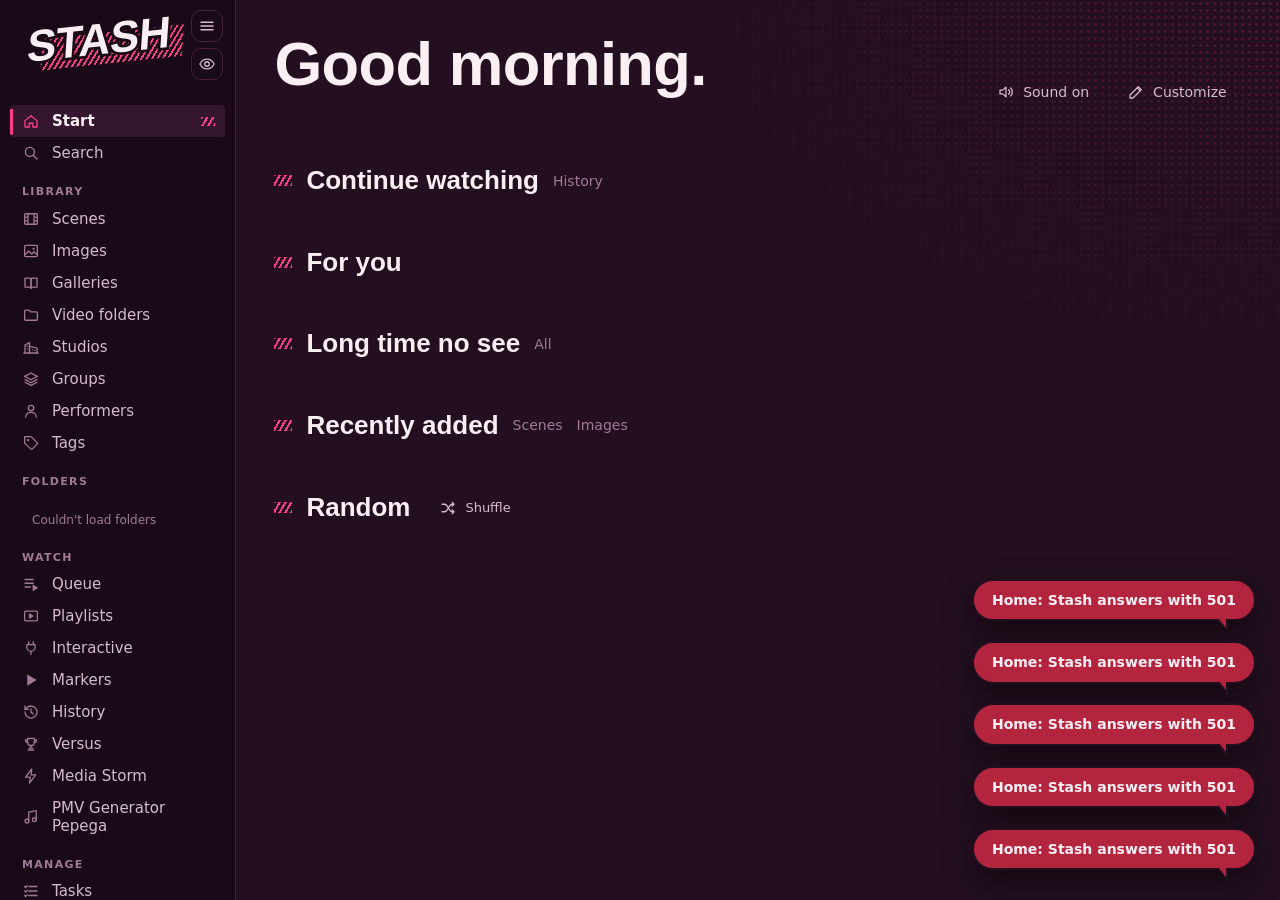
==== commit f252b5e5: "Merge upstream Stash UI 3.82.2 and PMV Generator 2.27.1 into Pepega forks. Fork folders are merged f" ====
--- a/plugins/pepega-stashui/app/index.html
+++ b/plugins/pepega-stashui/app/index.html
@@ -13,10 +13,10 @@
   <meta name="apple-mobile-web-app-status-bar-style" content="black-translucent">
   <meta name="apple-mobile-web-app-title" content="Stash">
   <link rel="icon" href="data:image/svg+xml,%3Csvg xmlns='http://www.w3.org/2000/svg' viewBox='0 0 32 32'%3E%3Crect width='32' height='32' rx='6' fill='%23230f1f'/%3E%3Cpath d='M16 26s-8-4.9-10.2-9.9C4.2 12.5 6.4 8.5 10.3 8.5c2.3 0 4.1 1.4 5.7 3.4 1.5-2 3.3-3.4 5.6-3.4 3.9 0 6.2 4 4.6 7.6C24 21.1 16 26 16 26z' fill='%23ff3e8a'/%3E%3C/svg%3E">
-  <link rel="stylesheet" href="app.css?v=3.71.3">
-  <link rel="stylesheet" href="stage.css?v=3.71.3">
-  <link rel="stylesheet" href="admin.css?v=3.71.3">
-  <link rel="stylesheet" href="fx.css?v=3.71.3">
+  <link rel="stylesheet" href="app.css?v=3.82.2">
+  <link rel="stylesheet" href="stage.css?v=3.82.2">
+  <link rel="stylesheet" href="admin.css?v=3.82.2">
+  <link rel="stylesheet" href="fx.css?v=3.82.2">
 </head>
 <body>
   <div id="app" class="kb-app">
@@ -28,99 +28,106 @@
   <script type="importmap">
 {
     "imports": {
-      "./js/advfilter.js": "./js/advfilter.js?v=3.71.3",
-      "./js/advrating.js": "./js/advrating.js?v=3.71.3",
-      "./js/api.js": "./js/api.js?v=3.71.3",
-      "./js/audiox.js": "./js/audiox.js?v=3.71.3",
-      "./js/backup.js": "./js/backup.js?v=3.71.3",
-      "./js/bulkbar.js": "./js/bulkbar.js?v=3.71.3",
-      "./js/changelog.js": "./js/changelog.js?v=3.71.3",
-      "./js/display.js": "./js/display.js?v=3.71.3",
-      "./js/eventlog.js": "./js/eventlog.js?v=3.71.3",
-      "./js/extplayer.js": "./js/extplayer.js?v=3.71.3",
-      "./js/forms.js": "./js/forms.js?v=3.71.3",
-      "./js/fsedit.js": "./js/fsedit.js?v=3.71.3",
-      "./js/fsvariants.js": "./js/fsvariants.js?v=3.71.3",
-      "./js/fx.js": "./js/fx.js?v=3.71.3",
-      "./js/heat.js": "./js/heat.js?v=3.71.3",
-      "./js/i18n.js": "./js/i18n.js?v=3.71.3",
-      "./js/interactive.js": "./js/interactive.js?v=3.71.3",
-      "./js/jobs.js": "./js/jobs.js?v=3.71.3",
-      "./js/locales/de.js": "./js/locales/de.js?v=3.71.3",
-      "./js/locales/es.js": "./js/locales/es.js?v=3.71.3",
-      "./js/locales/fr.js": "./js/locales/fr.js?v=3.71.3",
-      "./js/locales/ja.js": "./js/locales/ja.js?v=3.71.3",
-      "./js/locales/pl.js": "./js/locales/pl.js?v=3.71.3",
-      "./js/locales/vi.js": "./js/locales/vi.js?v=3.71.3",
-      "./js/locales/zh-CN.js": "./js/locales/zh-CN.js?v=3.71.3",
-      "./js/main.js": "./js/main.js?v=3.71.3",
-      "./js/mini.js": "./js/mini.js?v=3.71.3",
-      "./js/perfcut.js": "./js/perfcut.js?v=3.71.3",
-      "./js/pieces.js": "./js/pieces.js?v=3.71.3",
-      "./js/playlists.js": "./js/playlists.js?v=3.71.3",
-      "./js/plugin-host.js": "./js/plugin-host.js?v=3.71.3",
-      "./js/pmvsmart.js": "./js/pmvsmart.js?v=3.71.3",
-      "./js/railcfg.js": "./js/railcfg.js?v=3.71.3",
-      "./js/ratingx.js": "./js/ratingx.js?v=3.71.3",
-      "./js/scale.js": "./js/scale.js?v=3.71.3",
-      "./js/similar.js": "./js/similar.js?v=3.71.3",
-      "./js/standings.js": "./js/standings.js?v=3.71.3",
-      "./js/stashfilters.js": "./js/stashfilters.js?v=3.71.3",
-      "./js/theme.js": "./js/theme.js?v=3.71.3",
-      "./js/tiers.js": "./js/tiers.js?v=3.71.3",
-      "./js/ui.js": "./js/ui.js?v=3.71.3",
-      "./js/vendor/qrcode.js": "./js/vendor/qrcode.js?v=3.71.3",
-      "./js/vendor/react-dom.production.min.js": "./js/vendor/react-dom.production.min.js?v=3.71.3",
-      "./js/vendor/react.production.min.js": "./js/vendor/react.production.min.js?v=3.71.3",
-      "./js/versusx.js": "./js/versusx.js?v=3.71.3",
-      "./js/views/dupes.js": "./js/views/dupes.js?v=3.71.3",
-      "./js/views/edit.js": "./js/views/edit.js?v=3.71.3",
-      "./js/views/embed.js": "./js/views/embed.js?v=3.71.3",
-      "./js/views/folder.js": "./js/views/folder.js?v=3.71.3",
-      "./js/views/fsdupes.js": "./js/views/fsdupes.js?v=3.71.3",
-      "./js/views/fsgate.js": "./js/views/fsgate.js?v=3.71.3",
-      "./js/views/fsoverview.js": "./js/views/fsoverview.js?v=3.71.3",
-      "./js/views/funscripts.js": "./js/views/funscripts.js?v=3.71.3",
-      "./js/views/gallery.js": "./js/views/gallery.js?v=3.71.3",
-      "./js/views/groupedit.js": "./js/views/groupedit.js?v=3.71.3",
-      "./js/views/groups.js": "./js/views/groups.js?v=3.71.3",
-      "./js/views/history.js": "./js/views/history.js?v=3.71.3",
-      "./js/views/home.js": "./js/views/home.js?v=3.71.3",
-      "./js/views/homerail.js": "./js/views/homerail.js?v=3.71.3",
-      "./js/views/list.js": "./js/views/list.js?v=3.71.3",
-      "./js/views/markers.js": "./js/views/markers.js?v=3.71.3",
-      "./js/views/media.js": "./js/views/media.js?v=3.71.3",
-      "./js/views/music.js": "./js/views/music.js?v=3.71.3",
-      "./js/views/perfadd.js": "./js/views/perfadd.js?v=3.71.3",
-      "./js/views/perfedit.js": "./js/views/perfedit.js?v=3.71.3",
-      "./js/views/performer.js": "./js/views/performer.js?v=3.71.3",
-      "./js/views/performers.js": "./js/views/performers.js?v=3.71.3",
-      "./js/views/perfpicker.js": "./js/views/perfpicker.js?v=3.71.3",
-      "./js/views/phone.js": "./js/views/phone.js?v=3.71.3",
-      "./js/views/placard.js": "./js/views/placard.js?v=3.71.3",
-      "./js/views/player.js": "./js/views/player.js?v=3.71.3",
-      "./js/views/playlists.js": "./js/views/playlists.js?v=3.71.3",
-      "./js/views/plugins.js": "./js/views/plugins.js?v=3.71.3",
-      "./js/views/queue.js": "./js/views/queue.js?v=3.71.3",
-      "./js/views/scenescrape.js": "./js/views/scenescrape.js?v=3.71.3",
-      "./js/views/search.js": "./js/views/search.js?v=3.71.3",
-      "./js/views/settings.js": "./js/views/settings.js?v=3.71.3",
-      "./js/views/stats.js": "./js/views/stats.js?v=3.71.3",
-      "./js/views/studioedit.js": "./js/views/studioedit.js?v=3.71.3",
-      "./js/views/studiopicker.js": "./js/views/studiopicker.js?v=3.71.3",
-      "./js/views/studios.js": "./js/views/studios.js?v=3.71.3",
-      "./js/views/tag.js": "./js/views/tag.js?v=3.71.3",
-      "./js/views/tagger.js": "./js/views/tagger.js?v=3.71.3",
-      "./js/views/tagpicker.js": "./js/views/tagpicker.js?v=3.71.3",
-      "./js/views/tags.js": "./js/views/tags.js?v=3.71.3",
-      "./js/views/tasks.js": "./js/views/tasks.js?v=3.71.3",
-      "./js/views/versus.js": "./js/views/versus.js?v=3.71.3",
-      "./js/views/viewer.js": "./js/views/viewer.js?v=3.71.3",
-      "./js/views/whatsnew.js": "./js/views/whatsnew.js?v=3.71.3",
-      "./js/vr.js": "./js/vr.js?v=3.71.3"
+      "./js/advfilter.js": "./js/advfilter.js?v=3.82.2",
+      "./js/advrating.js": "./js/advrating.js?v=3.82.2",
+      "./js/api.js": "./js/api.js?v=3.82.2",
+      "./js/audiox.js": "./js/audiox.js?v=3.82.2",
+      "./js/autobackup.js": "./js/autobackup.js?v=3.82.2",
+      "./js/backup.js": "./js/backup.js?v=3.82.2",
+      "./js/bulkbar.js": "./js/bulkbar.js?v=3.82.2",
+      "./js/changelog.js": "./js/changelog.js?v=3.82.2",
+      "./js/display.js": "./js/display.js?v=3.82.2",
+      "./js/eventlog.js": "./js/eventlog.js?v=3.82.2",
+      "./js/ext.js": "./js/ext.js?v=3.82.2",
+      "./js/extplayer.js": "./js/extplayer.js?v=3.82.2",
+      "./js/forms.js": "./js/forms.js?v=3.82.2",
+      "./js/fsedit.js": "./js/fsedit.js?v=3.82.2",
+      "./js/fsvariants.js": "./js/fsvariants.js?v=3.82.2",
+      "./js/fx.js": "./js/fx.js?v=3.82.2",
+      "./js/heat.js": "./js/heat.js?v=3.82.2",
+      "./js/i18n.js": "./js/i18n.js?v=3.82.2",
+      "./js/interactive.js": "./js/interactive.js?v=3.82.2",
+      "./js/jobs.js": "./js/jobs.js?v=3.82.2",
+      "./js/locales/de.js": "./js/locales/de.js?v=3.82.2",
+      "./js/locales/es.js": "./js/locales/es.js?v=3.82.2",
+      "./js/locales/fr.js": "./js/locales/fr.js?v=3.82.2",
+      "./js/locales/ja.js": "./js/locales/ja.js?v=3.82.2",
+      "./js/locales/pl.js": "./js/locales/pl.js?v=3.82.2",
+      "./js/locales/vi.js": "./js/locales/vi.js?v=3.82.2",
+      "./js/locales/zh-CN.js": "./js/locales/zh-CN.js?v=3.82.2",
+      "./js/main.js": "./js/main.js?v=3.82.2",
+      "./js/markeredit.js": "./js/markeredit.js?v=3.82.2",
+      "./js/mini.js": "./js/mini.js?v=3.82.2",
+      "./js/perfcut.js": "./js/perfcut.js?v=3.82.2",
+      "./js/pieces.js": "./js/pieces.js?v=3.82.2",
+      "./js/playlists.js": "./js/playlists.js?v=3.82.2",
+      "./js/plugin-host.js": "./js/plugin-host.js?v=3.82.2",
+      "./js/pmvsmart.js": "./js/pmvsmart.js?v=3.82.2",
+      "./js/railcfg.js": "./js/railcfg.js?v=3.82.2",
+      "./js/ratingx.js": "./js/ratingx.js?v=3.82.2",
+      "./js/scale.js": "./js/scale.js?v=3.82.2",
+      "./js/similar.js": "./js/similar.js?v=3.82.2",
+      "./js/standings.js": "./js/standings.js?v=3.82.2",
+      "./js/stashfilters.js": "./js/stashfilters.js?v=3.82.2",
+      "./js/theme.js": "./js/theme.js?v=3.82.2",
+      "./js/tiers.js": "./js/tiers.js?v=3.82.2",
+      "./js/ui.js": "./js/ui.js?v=3.82.2",
+      "./js/vendor/qrcode.js": "./js/vendor/qrcode.js?v=3.82.2",
+      "./js/vendor/react-dom.production.min.js": "./js/vendor/react-dom.production.min.js?v=3.82.2",
+      "./js/vendor/react.production.min.js": "./js/vendor/react.production.min.js?v=3.82.2",
+      "./js/versusx.js": "./js/versusx.js?v=3.82.2",
+      "./js/views/clipcut.js": "./js/views/clipcut.js?v=3.82.2",
+      "./js/views/dupes.js": "./js/views/dupes.js?v=3.82.2",
+      "./js/views/edit.js": "./js/views/edit.js?v=3.82.2",
+      "./js/views/embed.js": "./js/views/embed.js?v=3.82.2",
+      "./js/views/folder.js": "./js/views/folder.js?v=3.82.2",
+      "./js/views/fsdupes.js": "./js/views/fsdupes.js?v=3.82.2",
+      "./js/views/fsgate.js": "./js/views/fsgate.js?v=3.82.2",
+      "./js/views/fsoverview.js": "./js/views/fsoverview.js?v=3.82.2",
+      "./js/views/funscripts.js": "./js/views/funscripts.js?v=3.82.2",
+      "./js/views/gallery.js": "./js/views/gallery.js?v=3.82.2",
+      "./js/views/groupedit.js": "./js/views/groupedit.js?v=3.82.2",
+      "./js/views/groups.js": "./js/views/groups.js?v=3.82.2",
+      "./js/views/history.js": "./js/views/history.js?v=3.82.2",
+      "./js/views/home.js": "./js/views/home.js?v=3.82.2",
+      "./js/views/homerail.js": "./js/views/homerail.js?v=3.82.2",
+      "./js/views/list.js": "./js/views/list.js?v=3.82.2",
+      "./js/views/markers.js": "./js/views/markers.js?v=3.82.2",
+      "./js/views/media.js": "./js/views/media.js?v=3.82.2",
+      "./js/views/music.js": "./js/views/music.js?v=3.82.2",
+      "./js/views/perfadd.js": "./js/views/perfadd.js?v=3.82.2",
+      "./js/views/perfedit.js": "./js/views/perfedit.js?v=3.82.2",
+      "./js/views/performer.js": "./js/views/performer.js?v=3.82.2",
+      "./js/views/performers.js": "./js/views/performers.js?v=3.82.2",
+      "./js/views/perfpicker.js": "./js/views/perfpicker.js?v=3.82.2",
+      "./js/views/perftagger.js": "./js/views/perftagger.js?v=3.82.2",
+      "./js/views/phone.js": "./js/views/phone.js?v=3.82.2",
+      "./js/views/placard.js": "./js/views/placard.js?v=3.82.2",
+      "./js/views/player.js": "./js/views/player.js?v=3.82.2",
+      "./js/views/playlists.js": "./js/views/playlists.js?v=3.82.2",
+      "./js/views/plugins.js": "./js/views/plugins.js?v=3.82.2",
+      "./js/views/queue.js": "./js/views/queue.js?v=3.82.2",
+      "./js/views/scenescrape.js": "./js/views/scenescrape.js?v=3.82.2",
+      "./js/views/search.js": "./js/views/search.js?v=3.82.2",
+      "./js/views/settings.js": "./js/views/settings.js?v=3.82.2",
+      "./js/views/stats.js": "./js/views/stats.js?v=3.82.2",
+      "./js/views/studioedit.js": "./js/views/studioedit.js?v=3.82.2",
+      "./js/views/studiopicker.js": "./js/views/studiopicker.js?v=3.82.2",
+      "./js/views/studios.js": "./js/views/studios.js?v=3.82.2",
+      "./js/views/tag.js": "./js/views/tag.js?v=3.82.2",
+      "./js/views/tagger.js": "./js/views/tagger.js?v=3.82.2",
+      "./js/views/tagpicker.js": "./js/views/tagpicker.js?v=3.82.2",
+      "./js/views/tags.js": "./js/views/tags.js?v=3.82.2",
+      "./js/views/tasks.js": "./js/views/tasks.js?v=3.82.2",
+      "./js/views/versus.js": "./js/views/versus.js?v=3.82.2",
+      "./js/views/videofolders.js": "./js/views/videofolders.js?v=3.82.2",
+      "./js/views/viewer.js": "./js/views/viewer.js?v=3.82.2",
+      "./js/views/whatsnew.js": "./js/views/whatsnew.js?v=3.82.2",
+      "./js/views/xroute.js": "./js/views/xroute.js?v=3.82.2",
+      "./js/vr.js": "./js/vr.js?v=3.82.2"
     }
   }
   </script>
-  <script type="module" src="js/main.js?v=3.71.3"></script>
+  <script type="module" src="js/main.js?v=3.82.2"></script>
 </body>
 </html>
--- a/plugins/pepega-stashui/app/app.css
+++ b/plugins/pepega-stashui/app/app.css
@@ -836,7 +836,7 @@
 html.kb-glass .kb-stage.kb-player { overflow: hidden; }
 html.kb-glass .kb-stage.kb-player > .kb-screen { z-index: 1; }
 html.kb-glass .kb-stage.kb-player > .kb-side { position: relative; z-index: 1; }
-html.kb-glass .kb-stage.kb-player:fullscreen > .kb-side { position: absolute; z-index: 6; }
+html.kb-glass .kb-stage.kb-player:fullscreen > .kb-side, html.kb-glass .kb-stage.kb-player.is-full > .kb-side { position: absolute; z-index: 6; }
 html.kb-glass .kb-player .kb-video { background: transparent; }
 html.kb-glass .kb-stage.kb-player .kb-side { background: var(--glass-shine), color-mix(in srgb, var(--base) 45%, transparent); -webkit-backdrop-filter: none; backdrop-filter: none; } /* the glow behind is already soft – no blur per frame */
 html.kb-glass .kb-amb { will-change: contents; transform: translateZ(0); }
@@ -1514,6 +1514,51 @@
 .kb-tierchips button[data-tier].is-on { color: var(--ink); background: var(--tc); }
 html.kb-glass .kb-tierpos .kb-tier { backdrop-filter: blur(6px); }
 
+/* Cards from extension plugins (ext.js): not part of the library - no selection, hearts or previews */
+.kb-xpiece { cursor: pointer; }
+.kb-xpiece.is-dim { opacity: .55; }
+.kb-xbadges { position: absolute; left: 8px; top: 8px; z-index: 2; display: flex; flex-wrap: wrap; gap: 4px; max-width: calc(100% - 70px); pointer-events: auto; }
+.kb-xbadge { padding: 2px 7px; border-radius: 3px; color: var(--paper); font: 600 11px/1.4 var(--f-label); background: color-mix(in srgb, var(--base) 82%, transparent); box-shadow: 0 2px 8px rgba(0, 0, 0, .35); }
+html.kb-glass .kb-xbadge { backdrop-filter: blur(6px); background: color-mix(in srgb, var(--base) 55%, transparent); border: 1px solid rgba(255, 255, 255, .16); }
+html.kb-glass .kb-xpiece { border: 1px solid rgba(255, 255, 255, .12); }
+
+/* Extension API v2 (ext.js): places for plugins, buttons on their cards, their menu and pages */
+.kb-dc { display: contents; }
+.kb-xbar:empty, .kb-xtool:empty, .kb-xhead:empty, .kb-xhome:empty, .kb-xbulk:empty { display: none; }
+.kb-xbar { display: flex; flex-direction: column; gap: 8px; margin: 0 0 12px; }
+.kb-xtool, .kb-xbulk { display: inline-flex; align-items: center; flex-wrap: wrap; gap: 8px; }
+.kb-xslot { min-width: 0; }
+.kb-xhead { display: flex; flex-direction: column; gap: 8px; margin: 10px 0 0; }
+.kb-xhome { display: block; }
+.kb-xhomesec { margin: 0 0 var(--s-section, 36px); }
+.kb-xslot > .kb-xslot-body { min-width: 0; }
+.kb-empty.is-slim { padding: 14px 0 10px; text-align: left; }
+.kb-empty.is-slim b { font-size: 22px; }
+.kb-empty.is-slim p { margin-bottom: 10px; }
+.kb-pmenu.kb-xmenu { position: fixed; right: auto; bottom: auto; z-index: 400; width: auto; min-width: 200px; max-width: min(320px, calc(100vw - 16px)); }
+.kb-xmenu-detail { display: block; margin-top: 2px; color: var(--faint); font: 400 12px/1.3 var(--f-label); }
+.kb-xmenu-sec:empty { display: none; }
+.kb-xacts { position: absolute; right: 8px; top: 8px; z-index: 3; display: flex; gap: 6px; opacity: 0; transition: opacity .15s; }
+.kb-xpiece:hover .kb-xacts, .kb-xpiece:focus-within .kb-xacts, .kb-xacts:focus-within { opacity: 1; }
+@media (hover: none) { .kb-xacts { opacity: 1; } }
+.kb-xact { display: grid; place-items: center; width: 30px; height: 30px; padding: 0; border: 0; border-radius: 4px; color: var(--paper); background: color-mix(in srgb, var(--base) 82%, transparent); box-shadow: 0 2px 8px rgba(0, 0, 0, .35); cursor: pointer; }
+.kb-xact:hover { background: var(--pink); color: var(--base); }
+.kb-xact .kb-ic { width: 16px; height: 16px; }
+html.kb-glass .kb-xact { border-radius: 50%; backdrop-filter: blur(6px); background: color-mix(in srgb, var(--base) 55%, transparent); border: 1px solid rgba(255, 255, 255, .22); }
+html.kb-glass .kb-xact:hover { background: color-mix(in srgb, var(--pink) 70%, transparent); color: var(--paper); }
+.kb-xroute .kb-xroute-body { min-width: 0; }
+.kb-xroute.is-overlay { position: fixed; inset: 0; z-index: 60; overflow: auto; background: var(--base); }
+.kb-xroute-close { position: fixed; right: 14px; top: 14px; z-index: 61; font-size: 22px; line-height: 1; }
+html.kb-glass .kb-xroute.is-overlay { background: var(--base); }
+html.kb-glass .kb-xroute-close { border-radius: 50%; backdrop-filter: blur(8px); background: color-mix(in srgb, var(--base) 55%, transparent); border: 1px solid rgba(255, 255, 255, .22); }
+.kb-xdiag { margin: 10px 0 0; }
+.kb-xdiag summary .kb-xdiag-err { display: inline-block; min-width: 18px; margin-left: 6px; padding: 0 5px; border-radius: 9px; color: var(--paper); font: 700 11px/18px var(--f-label); text-align: center; background: var(--danger, #c0392b); }
+.kb-xdiag-body { display: grid; gap: 8px; padding: 8px 0 0; }
+.kb-xdiag-list, .kb-xdiag-errors { margin: 0; padding: 0; list-style: none; display: grid; gap: 4px; font: 400 13px/1.4 var(--f-label); color: var(--text-2); word-break: break-word; }
+.kb-xdiag-list b { color: var(--faint); font-weight: 600; margin-right: 6px; }
+.kb-xdiag-errors li { padding: 6px 8px; border-left: 3px solid var(--danger, #c0392b); background: color-mix(in srgb, var(--danger, #c0392b) 10%, transparent); }
+html.kb-glass .kb-xdiag-errors li { border-radius: 10px; border-left-width: 0; border: 1px solid color-mix(in srgb, var(--danger, #c0392b) 50%, transparent); }
+
 /* Detailed rating in lists: bars on cards, chips in the panel, the filter */
 .kb-critbars { position: absolute; left: 8px; bottom: 44px; z-index: 2; display: flex; flex-direction: column; gap: 3px; width: 52px; opacity: 0; transition: opacity .18s; pointer-events: none; }
 .kb-piece:hover .kb-critbars { opacity: 1; }
@@ -1668,6 +1713,10 @@
 .kb-tg-val s { color: var(--faint); }
 .kb-tg-act { display: flex; gap: 8px; margin-top: 4px; }
 .kb-pager { display: flex; align-items: center; justify-content: center; gap: 12px; padding: 16px 0; }
+.kb-ptg-thumb { width: 90px; height: 120px; }
+.kb-ptg-found { width: 56px; height: 72px; border-radius: 6px; object-fit: cover; vertical-align: middle; }
+html.kb-glass .kb-ptg-thumb { border: 1px solid var(--glass-edge); background: var(--glass-shine), var(--glass); }
+@media (max-width: 640px) { .kb-ptg-thumb { width: 90px; } }
 @media (max-width: 640px) { .kb-tg-row { flex-direction: column; } .kb-tg-thumb { width: 100%; height: 160px; } }
 html.kb-glass .kb-tg-row { border-color: var(--glass-edge); background: var(--glass); -webkit-backdrop-filter: var(--glass-filter); backdrop-filter: var(--glass-filter); }
 html.kb-glass .kb-tg-review { background: color-mix(in srgb, var(--base) 45%, transparent); }
--- a/plugins/pepega-stashui/app/stage.css
+++ b/plugins/pepega-stashui/app/stage.css
@@ -336,10 +336,12 @@
 .kb-seekflash:empty { display: none; }
 @media (max-width: 460px) { .kb-player .kb-skip-start, .kb-player .kb-ctrl-row [data-mini] { display: none; } }
 /* Fullscreen: only the picture – the info bar steps aside */
-.kb-stage:fullscreen, .kb-stage.has-panel:fullscreen { display: grid; overflow: hidden; grid-template-columns: minmax(0, 1fr); grid-template-rows: minmax(0, 1fr); }
-.kb-stage.kb-player.has-panel:fullscreen .kb-screen, .kb-stage.has-panel:fullscreen .kb-screen { height: auto; }
-.kb-stage:fullscreen .kb-side { position: absolute; top: 0; right: 0; bottom: var(--ctrl-h, 0); z-index: 6; display: flex; width: min(400px, 90vw); border-left: 1px solid var(--bg-3); box-shadow: -24px 0 48px rgba(0, 0, 0, .5); transform: translateX(105%); transition: transform .28s var(--ease); }
-.kb-stage.is-peek:fullscreen .kb-side { transform: none; }
+/* Fullscreen is the page's overlay root (it stays when the next scene opens), the stage carries .is-full and fills the screen */
+.kb-stage.is-full { position: fixed; inset: 0; z-index: 5; width: 100vw; height: 100vh; background: #000; }
+.kb-stage:fullscreen, .kb-stage.has-panel:fullscreen, .kb-stage.is-full { display: grid; overflow: hidden; grid-template-columns: minmax(0, 1fr); grid-template-rows: minmax(0, 1fr); }
+.kb-stage.kb-player.has-panel:fullscreen .kb-screen, .kb-stage.has-panel:fullscreen .kb-screen, .kb-stage.kb-player.has-panel.is-full .kb-screen { height: auto; }
+.kb-stage:fullscreen .kb-side, .kb-stage.is-full .kb-side { position: absolute; top: 0; right: 0; bottom: var(--ctrl-h, 0); z-index: 6; display: flex; width: min(400px, 90vw); border-left: 1px solid var(--bg-3); box-shadow: -24px 0 48px rgba(0, 0, 0, .5); transform: translateX(105%); transition: transform .28s var(--ease); }
+.kb-stage.is-peek:fullscreen .kb-side, .kb-stage.is-peek.is-full .kb-side { transform: none; }
 .kb-vr { position: absolute; inset: 0; width: 100%; height: 100%; cursor: grab; touch-action: none; }
 .kb-vr:active { cursor: grabbing; }
 
@@ -713,6 +715,10 @@
 .kb-mkgo span { overflow: hidden; font: 500 13.5px/1.2 var(--f-label); white-space: nowrap; text-overflow: ellipsis; }
 .kb-mkrow .kb-btn.is-icon { width: 28px; height: 28px; }
 .kb-mkadd { margin-top: 4px; }
+.kb-mkadds { display: flex; flex-wrap: wrap; gap: 4px; }
+.kb-mktags { display: inline-flex; gap: 4px; margin-left: 8px; font-style: normal; vertical-align: 1px; }
+.kb-mktags i { padding: 2px 7px; border-radius: 999px; font: 600 10.5px/1.1 var(--f-label); font-style: normal; color: var(--text-2); background: var(--bg-3); }
+html.kb-glass .kb-mktags i { border: 1px solid var(--glass-edge); background: var(--glass-shine), color-mix(in srgb, var(--pink) 18%, transparent); color: var(--text); }
 .kb-stage.is-flash::after { content: ""; position: absolute; inset: 0; z-index: 20; background: #fff; pointer-events: none; animation: kb-cover-flash .4s ease-out forwards; }
 @keyframes kb-cover-flash { from { opacity: .8; } to { opacity: 0; } }
 .kb-hp-var { grid-column: 1 / -1; padding-bottom: 8px; border-bottom: 1px solid rgba(255, 255, 255, .08); }
@@ -727,3 +733,15 @@
 .kb-pmvg-faillist small { color: var(--faint); }
 .kb-pmvg-skipped { margin: 0 0 12px; color: var(--text-2); }
 .kb-pmvg-skipped summary { cursor: pointer; }
+/* One video per song: the list of videos at the end */
+.kb-pmvg-takes { display: grid; gap: 8px; margin: 0 0 12px; max-height: 38vh; overflow-y: auto; }
+.kb-pmvg-take { display: flex; align-items: center; flex-wrap: wrap; gap: 8px; padding: 8px 10px; border: 1px solid var(--bg-3); border-radius: 6px; background: var(--bg-2); }
+.kb-pmvg-take > span { flex: 1 1 180px; min-width: 0; display: grid; gap: 2px; overflow-wrap: anywhere; }
+.kb-pmvg-take > span small { color: var(--faint); }
+html.kb-glass .kb-pmvg-take { border-color: var(--glass-edge); border-radius: 14px; background: var(--glass-shine), var(--glass); }
+.kb-pmvg-lshape { display: grid; gap: 6px; margin-top: 6px; }
+.kb-pmvg-lsrow { display: flex; align-items: center; justify-content: space-between; gap: 10px; }
+.kb-pmvg-lsrow[hidden] { display: none; }
+.kb-pmvg-lsrow > span { display: inline-flex; align-items: center; gap: 8px; }
+.kb-pmvg-lsrow select { width: auto; min-width: 150px; }
+html.kb-glass .kb-pmvg-lsrow select { background: rgba(255, 255, 255, .08); border-color: rgba(255, 255, 255, .25); }
--- a/plugins/pepega-stashui/app/admin.css
+++ b/plugins/pepega-stashui/app/admin.css
@@ -184,7 +184,8 @@
 .kb-plugin-link { display: inline-block; margin-top: 10px; color: var(--faint); font: 400 13px/1 var(--f-label); text-decoration: underline; }
 .kb-plugin-link:hover { color: var(--pink); }
 .kb-pfoot { display: flex; flex-wrap: wrap; align-items: center; gap: 8px; margin-top: 12px; }
-.kb-pfoot .kb-plugin-link { margin-top: 0; }
+.kb-pfoot .kb-plugin-link { margin-top: 0; flex-basis: 100%; }
+.kb-pfoot .kb-spacer { display: none; }
 .kb-pdanger:hover { color: var(--danger); }
 .kb-ptabs { margin: 0 0 16px; }
 .kb-ptools { display: flex; flex-wrap: wrap; align-items: center; gap: 10px; margin: 0 0 16px; }
@@ -429,3 +430,15 @@
 @media (max-width: 700px) { .kb-srcpkgs { margin-left: 0; } .kb-srcpkg { grid-template-columns: 22px minmax(0, 1fr); } .kb-srcpkg > :last-child { grid-column: 2; justify-self: start; } }
 html.kb-glass .kb-srcpkgs { border: 1px solid var(--glass-edge); border-radius: 16px; background: var(--glass-shine), color-mix(in srgb, var(--bg-3) 30%, transparent); box-shadow: inset 0 1px 0 rgba(255, 255, 255, .12); }
 html.kb-glass .kb-srccaret:hover { background: color-mix(in srgb, var(--bg-3) 45%, transparent); }
+.kb-cut-add { display: flex; align-items: center; gap: 12px; margin: 10px 0; }
+.kb-cut-list { margin: 8px 0 12px; }
+.kb-cut-row { display: grid; grid-template-columns: 22px auto minmax(0, 1fr) auto auto auto; align-items: center; gap: 8px; padding: 7px 0; border-bottom: 1px solid var(--line); }
+.kb-cut-row b { color: var(--pink); font: 700 15px/1 var(--f-display); }
+.kb-cut-time { font: 600 13.5px/1.2 var(--f-text); font-variant-numeric: tabular-nums; white-space: nowrap; }
+.kb-cut-time small { color: var(--faint); font-weight: 400; margin-left: 4px; }
+.kb-cut-opts { display: grid; gap: 8px; margin-top: 12px; }
+.kb-cut-opt { display: flex; align-items: flex-start; gap: 10px; font: 400 13.5px/1.4 var(--f-text); color: var(--text-2); cursor: pointer; }
+.kb-cut-opt input { margin-top: 3px; accent-color: var(--pink); }
+.kb-cut-opt b { color: var(--text); }
+html.kb-glass .kb-cut-row { border-bottom-color: rgba(255, 255, 255, .16); }
+html.kb-glass .kb-cut .kb-drawer-foot { background: rgba(255, 255, 255, .06); }
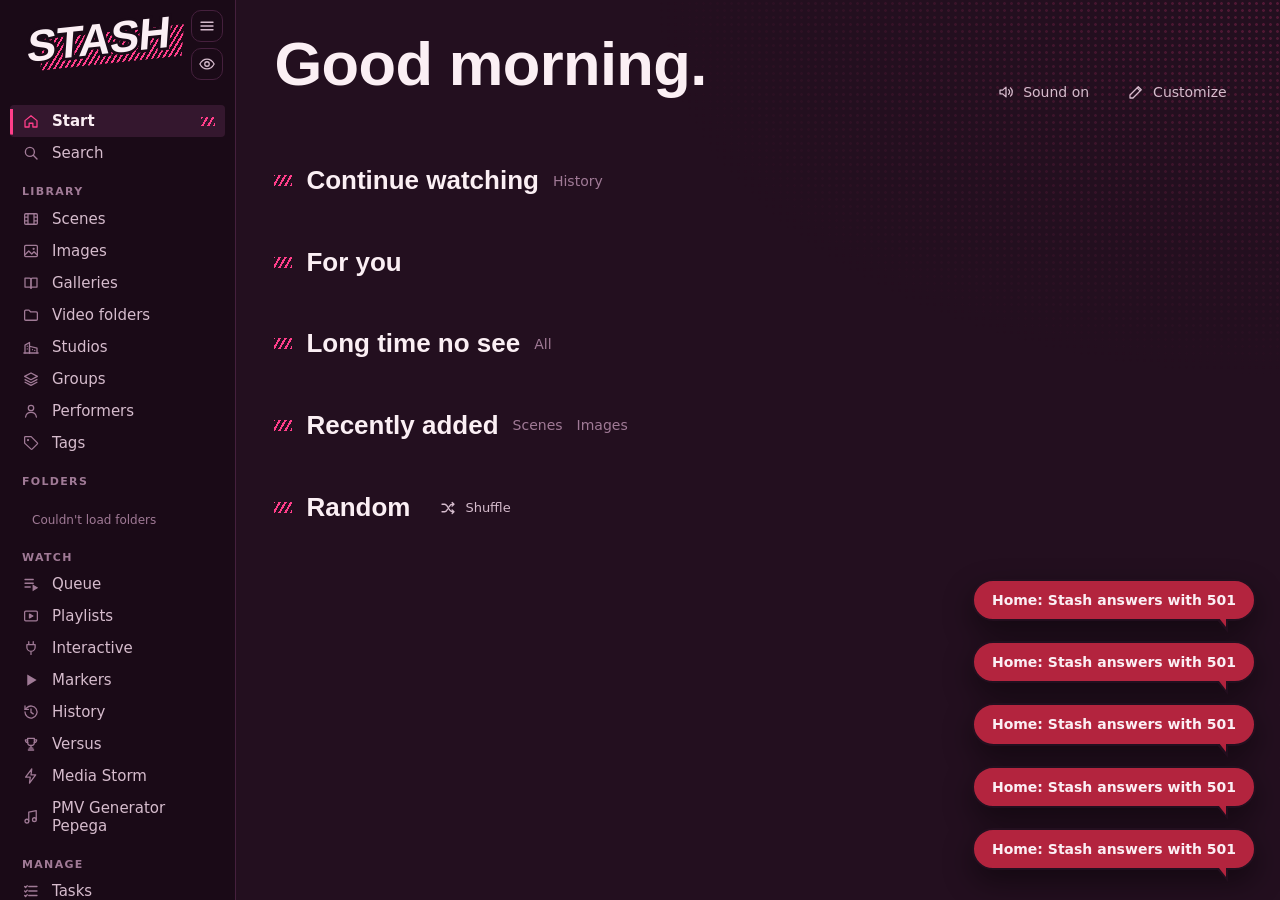
==== commit 129f60eb: "Merge upstream Stash UI 3.87.2 and PMV Generator 2.28.9 into Pepega forks. Brings in performer cards" ====
--- a/plugins/pepega-stashui/app/index.html
+++ b/plugins/pepega-stashui/app/index.html
@@ -13,10 +13,10 @@
   <meta name="apple-mobile-web-app-status-bar-style" content="black-translucent">
   <meta name="apple-mobile-web-app-title" content="Stash">
   <link rel="icon" href="data:image/svg+xml,%3Csvg xmlns='http://www.w3.org/2000/svg' viewBox='0 0 32 32'%3E%3Crect width='32' height='32' rx='6' fill='%23230f1f'/%3E%3Cpath d='M16 26s-8-4.9-10.2-9.9C4.2 12.5 6.4 8.5 10.3 8.5c2.3 0 4.1 1.4 5.7 3.4 1.5-2 3.3-3.4 5.6-3.4 3.9 0 6.2 4 4.6 7.6C24 21.1 16 26 16 26z' fill='%23ff3e8a'/%3E%3C/svg%3E">
-  <link rel="stylesheet" href="app.css?v=3.82.2">
-  <link rel="stylesheet" href="stage.css?v=3.82.2">
-  <link rel="stylesheet" href="admin.css?v=3.82.2">
-  <link rel="stylesheet" href="fx.css?v=3.82.2">
+  <link rel="stylesheet" href="app.css?v=3.87.2">
+  <link rel="stylesheet" href="stage.css?v=3.87.2">
+  <link rel="stylesheet" href="admin.css?v=3.87.2">
+  <link rel="stylesheet" href="fx.css?v=3.87.2">
 </head>
 <body>
   <div id="app" class="kb-app">
@@ -28,106 +28,109 @@
   <script type="importmap">
 {
     "imports": {
-      "./js/advfilter.js": "./js/advfilter.js?v=3.82.2",
-      "./js/advrating.js": "./js/advrating.js?v=3.82.2",
-      "./js/api.js": "./js/api.js?v=3.82.2",
-      "./js/audiox.js": "./js/audiox.js?v=3.82.2",
-      "./js/autobackup.js": "./js/autobackup.js?v=3.82.2",
-      "./js/backup.js": "./js/backup.js?v=3.82.2",
-      "./js/bulkbar.js": "./js/bulkbar.js?v=3.82.2",
-      "./js/changelog.js": "./js/changelog.js?v=3.82.2",
-      "./js/display.js": "./js/display.js?v=3.82.2",
-      "./js/eventlog.js": "./js/eventlog.js?v=3.82.2",
-      "./js/ext.js": "./js/ext.js?v=3.82.2",
-      "./js/extplayer.js": "./js/extplayer.js?v=3.82.2",
-      "./js/forms.js": "./js/forms.js?v=3.82.2",
-      "./js/fsedit.js": "./js/fsedit.js?v=3.82.2",
-      "./js/fsvariants.js": "./js/fsvariants.js?v=3.82.2",
-      "./js/fx.js": "./js/fx.js?v=3.82.2",
-      "./js/heat.js": "./js/heat.js?v=3.82.2",
-      "./js/i18n.js": "./js/i18n.js?v=3.82.2",
-      "./js/interactive.js": "./js/interactive.js?v=3.82.2",
-      "./js/jobs.js": "./js/jobs.js?v=3.82.2",
-      "./js/locales/de.js": "./js/locales/de.js?v=3.82.2",
-      "./js/locales/es.js": "./js/locales/es.js?v=3.82.2",
-      "./js/locales/fr.js": "./js/locales/fr.js?v=3.82.2",
-      "./js/locales/ja.js": "./js/locales/ja.js?v=3.82.2",
-      "./js/locales/pl.js": "./js/locales/pl.js?v=3.82.2",
-      "./js/locales/vi.js": "./js/locales/vi.js?v=3.82.2",
-      "./js/locales/zh-CN.js": "./js/locales/zh-CN.js?v=3.82.2",
-      "./js/main.js": "./js/main.js?v=3.82.2",
-      "./js/markeredit.js": "./js/markeredit.js?v=3.82.2",
-      "./js/mini.js": "./js/mini.js?v=3.82.2",
-      "./js/perfcut.js": "./js/perfcut.js?v=3.82.2",
-      "./js/pieces.js": "./js/pieces.js?v=3.82.2",
-      "./js/playlists.js": "./js/playlists.js?v=3.82.2",
-      "./js/plugin-host.js": "./js/plugin-host.js?v=3.82.2",
-      "./js/pmvsmart.js": "./js/pmvsmart.js?v=3.82.2",
-      "./js/railcfg.js": "./js/railcfg.js?v=3.82.2",
-      "./js/ratingx.js": "./js/ratingx.js?v=3.82.2",
-      "./js/scale.js": "./js/scale.js?v=3.82.2",
-      "./js/similar.js": "./js/similar.js?v=3.82.2",
-      "./js/standings.js": "./js/standings.js?v=3.82.2",
-      "./js/stashfilters.js": "./js/stashfilters.js?v=3.82.2",
-      "./js/theme.js": "./js/theme.js?v=3.82.2",
-      "./js/tiers.js": "./js/tiers.js?v=3.82.2",
-      "./js/ui.js": "./js/ui.js?v=3.82.2",
-      "./js/vendor/qrcode.js": "./js/vendor/qrcode.js?v=3.82.2",
-      "./js/vendor/react-dom.production.min.js": "./js/vendor/react-dom.production.min.js?v=3.82.2",
-      "./js/vendor/react.production.min.js": "./js/vendor/react.production.min.js?v=3.82.2",
-      "./js/versusx.js": "./js/versusx.js?v=3.82.2",
-      "./js/views/clipcut.js": "./js/views/clipcut.js?v=3.82.2",
-      "./js/views/dupes.js": "./js/views/dupes.js?v=3.82.2",
-      "./js/views/edit.js": "./js/views/edit.js?v=3.82.2",
-      "./js/views/embed.js": "./js/views/embed.js?v=3.82.2",
-      "./js/views/folder.js": "./js/views/folder.js?v=3.82.2",
-      "./js/views/fsdupes.js": "./js/views/fsdupes.js?v=3.82.2",
-      "./js/views/fsgate.js": "./js/views/fsgate.js?v=3.82.2",
-      "./js/views/fsoverview.js": "./js/views/fsoverview.js?v=3.82.2",
-      "./js/views/funscripts.js": "./js/views/funscripts.js?v=3.82.2",
-      "./js/views/gallery.js": "./js/views/gallery.js?v=3.82.2",
-      "./js/views/groupedit.js": "./js/views/groupedit.js?v=3.82.2",
-      "./js/views/groups.js": "./js/views/groups.js?v=3.82.2",
-      "./js/views/history.js": "./js/views/history.js?v=3.82.2",
-      "./js/views/home.js": "./js/views/home.js?v=3.82.2",
-      "./js/views/homerail.js": "./js/views/homerail.js?v=3.82.2",
-      "./js/views/list.js": "./js/views/list.js?v=3.82.2",
-      "./js/views/markers.js": "./js/views/markers.js?v=3.82.2",
-      "./js/views/media.js": "./js/views/media.js?v=3.82.2",
-      "./js/views/music.js": "./js/views/music.js?v=3.82.2",
-      "./js/views/perfadd.js": "./js/views/perfadd.js?v=3.82.2",
-      "./js/views/perfedit.js": "./js/views/perfedit.js?v=3.82.2",
-      "./js/views/performer.js": "./js/views/performer.js?v=3.82.2",
-      "./js/views/performers.js": "./js/views/performers.js?v=3.82.2",
-      "./js/views/perfpicker.js": "./js/views/perfpicker.js?v=3.82.2",
-      "./js/views/perftagger.js": "./js/views/perftagger.js?v=3.82.2",
-      "./js/views/phone.js": "./js/views/phone.js?v=3.82.2",
-      "./js/views/placard.js": "./js/views/placard.js?v=3.82.2",
-      "./js/views/player.js": "./js/views/player.js?v=3.82.2",
-      "./js/views/playlists.js": "./js/views/playlists.js?v=3.82.2",
-      "./js/views/plugins.js": "./js/views/plugins.js?v=3.82.2",
-      "./js/views/queue.js": "./js/views/queue.js?v=3.82.2",
-      "./js/views/scenescrape.js": "./js/views/scenescrape.js?v=3.82.2",
-      "./js/views/search.js": "./js/views/search.js?v=3.82.2",
-      "./js/views/settings.js": "./js/views/settings.js?v=3.82.2",
-      "./js/views/stats.js": "./js/views/stats.js?v=3.82.2",
-      "./js/views/studioedit.js": "./js/views/studioedit.js?v=3.82.2",
-      "./js/views/studiopicker.js": "./js/views/studiopicker.js?v=3.82.2",
-      "./js/views/studios.js": "./js/views/studios.js?v=3.82.2",
-      "./js/views/tag.js": "./js/views/tag.js?v=3.82.2",
-      "./js/views/tagger.js": "./js/views/tagger.js?v=3.82.2",
-      "./js/views/tagpicker.js": "./js/views/tagpicker.js?v=3.82.2",
-      "./js/views/tags.js": "./js/views/tags.js?v=3.82.2",
-      "./js/views/tasks.js": "./js/views/tasks.js?v=3.82.2",
-      "./js/views/versus.js": "./js/views/versus.js?v=3.82.2",
-      "./js/views/videofolders.js": "./js/views/videofolders.js?v=3.82.2",
-      "./js/views/viewer.js": "./js/views/viewer.js?v=3.82.2",
-      "./js/views/whatsnew.js": "./js/views/whatsnew.js?v=3.82.2",
-      "./js/views/xroute.js": "./js/views/xroute.js?v=3.82.2",
-      "./js/vr.js": "./js/vr.js?v=3.82.2"
+      "./js/advfilter.js": "./js/advfilter.js?v=3.87.2",
+      "./js/advrating.js": "./js/advrating.js?v=3.87.2",
+      "./js/api.js": "./js/api.js?v=3.87.2",
+      "./js/audiox.js": "./js/audiox.js?v=3.87.2",
+      "./js/autobackup.js": "./js/autobackup.js?v=3.87.2",
+      "./js/backup.js": "./js/backup.js?v=3.87.2",
+      "./js/bulkbar.js": "./js/bulkbar.js?v=3.87.2",
+      "./js/changelog.js": "./js/changelog.js?v=3.87.2",
+      "./js/display.js": "./js/display.js?v=3.87.2",
+      "./js/eventlog.js": "./js/eventlog.js?v=3.87.2",
+      "./js/ext.js": "./js/ext.js?v=3.87.2",
+      "./js/extplayer.js": "./js/extplayer.js?v=3.87.2",
+      "./js/forms.js": "./js/forms.js?v=3.87.2",
+      "./js/frames.js": "./js/frames.js?v=3.87.2",
+      "./js/fsedit.js": "./js/fsedit.js?v=3.87.2",
+      "./js/fsvariants.js": "./js/fsvariants.js?v=3.87.2",
+      "./js/fx.js": "./js/fx.js?v=3.87.2",
+      "./js/genprev.js": "./js/genprev.js?v=3.87.2",
+      "./js/heat.js": "./js/heat.js?v=3.87.2",
+      "./js/i18n.js": "./js/i18n.js?v=3.87.2",
+      "./js/interactive.js": "./js/interactive.js?v=3.87.2",
+      "./js/jobs.js": "./js/jobs.js?v=3.87.2",
+      "./js/locales/de.js": "./js/locales/de.js?v=3.87.2",
+      "./js/locales/es.js": "./js/locales/es.js?v=3.87.2",
+      "./js/locales/fr.js": "./js/locales/fr.js?v=3.87.2",
+      "./js/locales/ja.js": "./js/locales/ja.js?v=3.87.2",
+      "./js/locales/pl.js": "./js/locales/pl.js?v=3.87.2",
+      "./js/locales/vi.js": "./js/locales/vi.js?v=3.87.2",
+      "./js/locales/zh-CN.js": "./js/locales/zh-CN.js?v=3.87.2",
+      "./js/main.js": "./js/main.js?v=3.87.2",
+      "./js/markeredit.js": "./js/markeredit.js?v=3.87.2",
+      "./js/mini.js": "./js/mini.js?v=3.87.2",
+      "./js/perfcut.js": "./js/perfcut.js?v=3.87.2",
+      "./js/pieces.js": "./js/pieces.js?v=3.87.2",
+      "./js/playlists.js": "./js/playlists.js?v=3.87.2",
+      "./js/plugin-host.js": "./js/plugin-host.js?v=3.87.2",
+      "./js/pmvsmart.js": "./js/pmvsmart.js?v=3.87.2",
+      "./js/railcfg.js": "./js/railcfg.js?v=3.87.2",
+      "./js/ratingx.js": "./js/ratingx.js?v=3.87.2",
+      "./js/scale.js": "./js/scale.js?v=3.87.2",
+      "./js/similar.js": "./js/similar.js?v=3.87.2",
+      "./js/slowmo.js": "./js/slowmo.js?v=3.87.2",
+      "./js/standings.js": "./js/standings.js?v=3.87.2",
+      "./js/stashfilters.js": "./js/stashfilters.js?v=3.87.2",
+      "./js/theme.js": "./js/theme.js?v=3.87.2",
+      "./js/tiers.js": "./js/tiers.js?v=3.87.2",
+      "./js/ui.js": "./js/ui.js?v=3.87.2",
+      "./js/vendor/qrcode.js": "./js/vendor/qrcode.js?v=3.87.2",
+      "./js/vendor/react-dom.production.min.js": "./js/vendor/react-dom.production.min.js?v=3.87.2",
+      "./js/vendor/react.production.min.js": "./js/vendor/react.production.min.js?v=3.87.2",
+      "./js/versusx.js": "./js/versusx.js?v=3.87.2",
+      "./js/views/clipcut.js": "./js/views/clipcut.js?v=3.87.2",
+      "./js/views/dupes.js": "./js/views/dupes.js?v=3.87.2",
+      "./js/views/edit.js": "./js/views/edit.js?v=3.87.2",
+      "./js/views/embed.js": "./js/views/embed.js?v=3.87.2",
+      "./js/views/folder.js": "./js/views/folder.js?v=3.87.2",
+      "./js/views/fsdupes.js": "./js/views/fsdupes.js?v=3.87.2",
+      "./js/views/fsgate.js": "./js/views/fsgate.js?v=3.87.2",
+      "./js/views/fsoverview.js": "./js/views/fsoverview.js?v=3.87.2",
+      "./js/views/funscripts.js": "./js/views/funscripts.js?v=3.87.2",
+      "./js/views/gallery.js": "./js/views/gallery.js?v=3.87.2",
+      "./js/views/groupedit.js": "./js/views/groupedit.js?v=3.87.2",
+      "./js/views/groups.js": "./js/views/groups.js?v=3.87.2",
+      "./js/views/history.js": "./js/views/history.js?v=3.87.2",
+      "./js/views/home.js": "./js/views/home.js?v=3.87.2",
+      "./js/views/homerail.js": "./js/views/homerail.js?v=3.87.2",
+      "./js/views/list.js": "./js/views/list.js?v=3.87.2",
+      "./js/views/markers.js": "./js/views/markers.js?v=3.87.2",
+      "./js/views/media.js": "./js/views/media.js?v=3.87.2",
+      "./js/views/music.js": "./js/views/music.js?v=3.87.2",
+      "./js/views/perfadd.js": "./js/views/perfadd.js?v=3.87.2",
+      "./js/views/perfedit.js": "./js/views/perfedit.js?v=3.87.2",
+      "./js/views/performer.js": "./js/views/performer.js?v=3.87.2",
+      "./js/views/performers.js": "./js/views/performers.js?v=3.87.2",
+      "./js/views/perfpicker.js": "./js/views/perfpicker.js?v=3.87.2",
+      "./js/views/perftagger.js": "./js/views/perftagger.js?v=3.87.2",
+      "./js/views/phone.js": "./js/views/phone.js?v=3.87.2",
+      "./js/views/placard.js": "./js/views/placard.js?v=3.87.2",
+      "./js/views/player.js": "./js/views/player.js?v=3.87.2",
+      "./js/views/playlists.js": "./js/views/playlists.js?v=3.87.2",
+      "./js/views/plugins.js": "./js/views/plugins.js?v=3.87.2",
+      "./js/views/queue.js": "./js/views/queue.js?v=3.87.2",
+      "./js/views/scenescrape.js": "./js/views/scenescrape.js?v=3.87.2",
+      "./js/views/search.js": "./js/views/search.js?v=3.87.2",
+      "./js/views/settings.js": "./js/views/settings.js?v=3.87.2",
+      "./js/views/stats.js": "./js/views/stats.js?v=3.87.2",
+      "./js/views/studioedit.js": "./js/views/studioedit.js?v=3.87.2",
+      "./js/views/studiopicker.js": "./js/views/studiopicker.js?v=3.87.2",
+      "./js/views/studios.js": "./js/views/studios.js?v=3.87.2",
+      "./js/views/tag.js": "./js/views/tag.js?v=3.87.2",
+      "./js/views/tagger.js": "./js/views/tagger.js?v=3.87.2",
+      "./js/views/tagpicker.js": "./js/views/tagpicker.js?v=3.87.2",
+      "./js/views/tags.js": "./js/views/tags.js?v=3.87.2",
+      "./js/views/tasks.js": "./js/views/tasks.js?v=3.87.2",
+      "./js/views/versus.js": "./js/views/versus.js?v=3.87.2",
+      "./js/views/videofolders.js": "./js/views/videofolders.js?v=3.87.2",
+      "./js/views/viewer.js": "./js/views/viewer.js?v=3.87.2",
+      "./js/views/whatsnew.js": "./js/views/whatsnew.js?v=3.87.2",
+      "./js/views/xroute.js": "./js/views/xroute.js?v=3.87.2",
+      "./js/vr.js": "./js/vr.js?v=3.87.2"
     }
   }
   </script>
-  <script type="module" src="js/main.js?v=3.82.2"></script>
+  <script type="module" src="js/main.js?v=3.87.2"></script>
 </body>
 </html>
--- a/plugins/pepega-stashui/app/app.css
+++ b/plugins/pepega-stashui/app/app.css
@@ -637,6 +637,8 @@
 }
 .kb-sugg button:hover, .kb-sugg button.is-active { background: var(--bg-3); box-shadow: inset 3px 0 0 var(--pink); }
 .kb-sugg small { color: var(--faint); }
+.kb-sugg-h { padding: 8px 11px 4px; color: var(--faint); font: 700 10.5px/1 var(--f-label); letter-spacing: .05em; text-transform: uppercase; }
+.kb-sugg-h:not(:first-child) { margin-top: 4px; border-top: 1px solid var(--bg-3); padding-top: 10px; }
 
 /* Stars */
 .kb-stars { display: inline-flex; gap: 2px; }
@@ -977,6 +979,42 @@
 .kb-plc-perf span { overflow: hidden; font: 600 13.5px/1 var(--f-label); white-space: nowrap; text-overflow: ellipsis; }
 .kb-plc-perf:hover { border-color: var(--pink); color: var(--pink); }
 html.kb-glass .kb-plc-perf { border-color: var(--glass-edge); background: var(--glass-shine), var(--glass); }
+/* Age in this scene, right on the performer's pill */
+.kb-plc-perf .kb-plc-perfage { flex: none; margin-left: -2px; padding: 2px 6px; border-radius: 999px; color: var(--text-2); font: 700 11px/1 var(--f-label); font-style: normal; background: var(--bg-3); }
+.kb-plc-perf:hover .kb-plc-perfage { color: var(--ink); background: var(--pink); }
+html.kb-glass .kb-plc-perf .kb-plc-perfage { background: var(--glass-deep); }
+
+/* Card that appears when hovering (or focusing) a performer in the player's info panel */
+.kb-pcard {
+  position: fixed;
+  z-index: 80;
+  width: min(300px, calc(100vw - 16px));
+  padding: 12px;
+  border: 1px solid var(--bg-3);
+  border-radius: 14px;
+  color: var(--text);
+  background: var(--bg-2);
+  box-shadow: 0 14px 40px rgba(0, 0, 0, .5);
+  visibility: hidden;
+  opacity: 0;
+  transform: translateY(4px);
+  transition: opacity .14s, transform .14s var(--ease), visibility 0s .14s;
+  pointer-events: none;
+}
+.kb-pcard.is-on { visibility: visible; opacity: 1; transform: none; transition-delay: 0s; }
+html.kb-glass .kb-pcard { border-color: var(--glass-edge); background: var(--glass-shine), var(--glass); -webkit-backdrop-filter: var(--glass-filter); backdrop-filter: var(--glass-filter); box-shadow: var(--glass-shadow); }
+.kb-pcard-head { display: flex; align-items: center; gap: 12px; margin-bottom: 12px; }
+.kb-pcard-head img { flex: none; width: 64px; height: 64px; border-radius: 50%; object-fit: cover; object-position: top; background: var(--base); }
+.kb-pcard-head > div { min-width: 0; }
+.kb-pcard-name { display: flex; align-items: center; gap: 6px; margin: 0; font: 700 16px/1.2 var(--f-label); overflow-wrap: anywhere; }
+.kb-pcard-sub { margin: 3px 0 0; color: var(--text-2); font: 500 12.5px/1.3 var(--f-text); }
+.kb-pcard-stats { display: grid; grid-template-columns: repeat(3, 1fr); gap: 6px; }
+.kb-pcard-stat { display: flex; flex-direction: column; align-items: center; gap: 4px; padding: 8px 4px 7px; border-radius: 10px; background: var(--bg-3); text-align: center; }
+html.kb-glass .kb-pcard-stat { background: var(--glass-deep); }
+.kb-pcard-stat b { color: var(--pink-2); font: 700 22px/1 var(--f-display); font-variant-numeric: tabular-nums; }
+.kb-pcard-stat.is-none b { color: var(--faint); }
+.kb-pcard-stat span { color: var(--text-2); font: 600 10.5px/1.15 var(--f-label); letter-spacing: .02em; text-transform: uppercase; }
+.kb-pcard-born { margin: 10px 0 0; color: var(--text-2); font: 500 12.5px/1.3 var(--f-text); }
 
 /* Performer editor */
 .kb-drawer.kb-pe { width: min(640px, 100vw); }
@@ -1130,6 +1168,9 @@
 .kb-music-t { display: flex; gap: 6px; }
 .kb-music-t .kb-field { flex: 1; min-width: 0; font-variant-numeric: tabular-nums; }
 .kb-form-row > span.kb-music-t { color: inherit; font: inherit; }
+.kb-nudge { display: flex; gap: 4px; user-select: none; -webkit-user-select: none; }
+.kb-nudge .kb-btn { flex: 1; min-width: 0; height: 30px; padding: 0 4px; font-size: 12.5px; font-variant-numeric: tabular-nums; touch-action: manipulation; }
+.kb-nudge .kb-ic { width: 16px; height: 16px; }
 
 /* Performer filter (next to the tags) */
 .kb-sugg .kb-psugg { align-items: center; justify-content: flex-start; }
@@ -1637,9 +1678,10 @@
 .kb-date-native { position: absolute; right: 0; bottom: 0; width: 1px; height: 1px; opacity: 0; pointer-events: none; }
 
 /* Markers page, groups */
-.kb-mkgrid { display: grid; grid-template-columns: repeat(auto-fill, minmax(260px, 1fr)); gap: 16px 14px; margin-top: 8px; }
-.kb-mk { display: flex; flex-direction: column; gap: 3px; min-width: 0; color: var(--text); text-decoration: none; }
-.kb-mk-art { position: relative; display: block; aspect-ratio: 16 / 9; overflow: hidden; border-radius: 8px; background: #000; transition: box-shadow .15s; }
+.kb-mkgrid { --h: 200px; display: flex; flex-wrap: wrap; gap: 16px 14px; margin-top: 8px; align-items: flex-start; }
+.kb-mkgrid::after { content: ""; flex-grow: 1e6; }
+.kb-mk { display: flex; flex-direction: column; gap: 3px; min-width: 0; flex: calc(var(--ar, 1.7778) * 100) 1 calc(var(--h) * var(--ar, 1.7778)); color: var(--text); text-decoration: none; }
+.kb-mk-art { position: relative; display: block; aspect-ratio: var(--ar, 16 / 9); overflow: hidden; border-radius: 8px; background: #000; transition: box-shadow .15s; }
 .kb-mk-art img, .kb-mk-art video { position: absolute; inset: 0; width: 100%; height: 100%; object-fit: cover; }
 .kb-mk:hover .kb-mk-art { box-shadow: 0 0 0 2px var(--pink); }
 .kb-mk b { overflow: hidden; font: 600 14px/1.3 var(--f-text); white-space: nowrap; text-overflow: ellipsis; }
--- a/plugins/pepega-stashui/app/stage.css
+++ b/plugins/pepega-stashui/app/stage.css
@@ -19,6 +19,8 @@
 .kb-stage.has-panel { grid-template-columns: minmax(0, 1fr) min(380px, 34vw); }
 .kb-screen { position: relative; min-width: 0; min-height: 0; overflow: hidden; display: grid; grid-template: minmax(0, 1fr) / minmax(0, 1fr); place-items: center; }
 .kb-video { width: 100%; height: 100%; object-fit: contain; background: #000; }
+.kb-slowmo { position: absolute; inset: 0; width: 100%; height: 100%; object-fit: contain; background: #000; pointer-events: none; }
+.kb-slowmo[hidden] { display: none; }
 .kb-stage.is-idle { cursor: none; }
 .kb-stage.is-idle .kb-controls, .kb-stage.is-idle .kb-topbar, .kb-stage.is-idle .kb-nav-arrow { opacity: 0; pointer-events: none; }
 /* while the Handy menu is open, the bar stays */
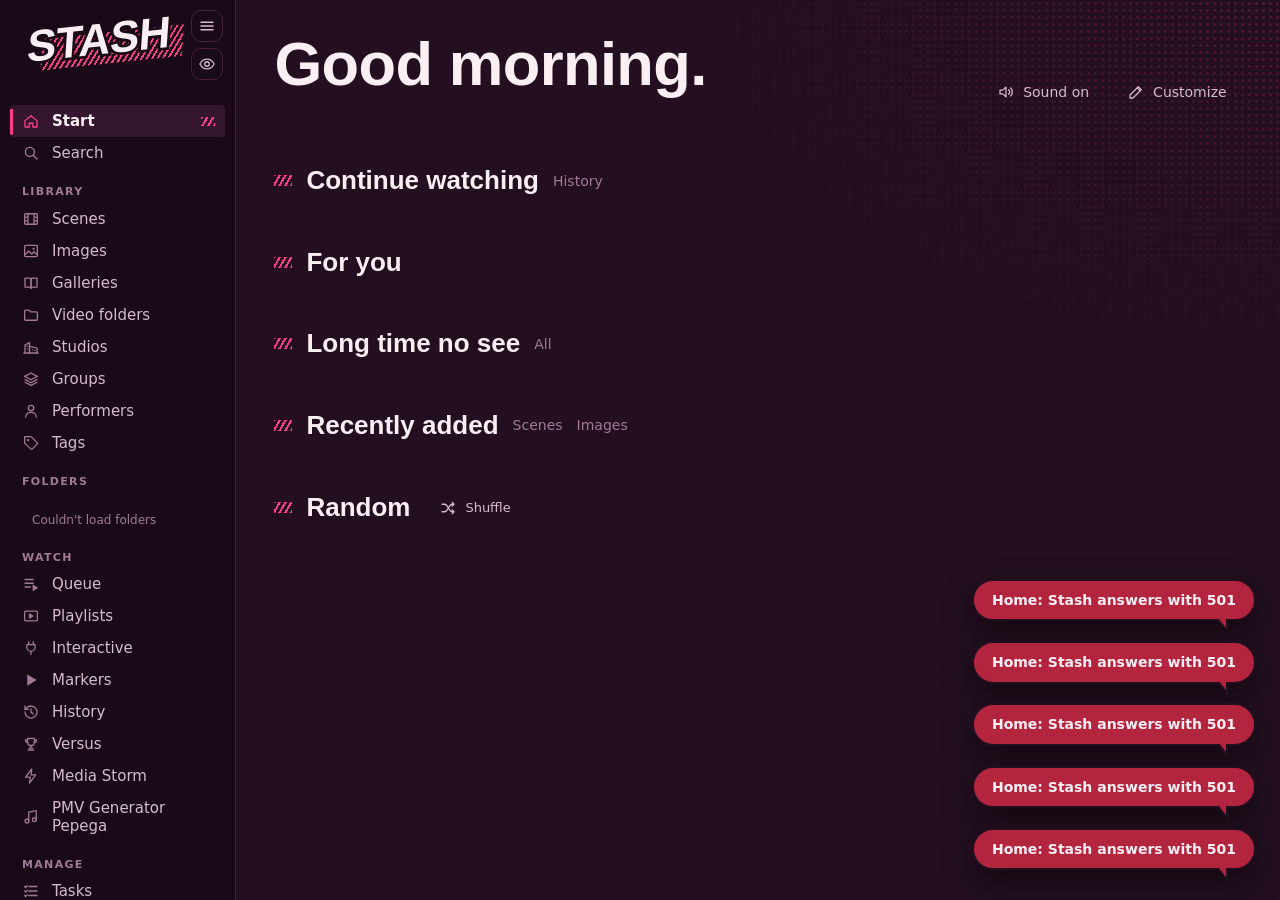
==== commit 69b5087b: "Merge upstream Stash UI 3.88.1 and PMV Generator 2.28.11 into Pepega forks. Brings in original-quali" ====
--- a/plugins/pepega-stashui/app/index.html
+++ b/plugins/pepega-stashui/app/index.html
@@ -13,10 +13,10 @@
   <meta name="apple-mobile-web-app-status-bar-style" content="black-translucent">
   <meta name="apple-mobile-web-app-title" content="Stash">
   <link rel="icon" href="data:image/svg+xml,%3Csvg xmlns='http://www.w3.org/2000/svg' viewBox='0 0 32 32'%3E%3Crect width='32' height='32' rx='6' fill='%23230f1f'/%3E%3Cpath d='M16 26s-8-4.9-10.2-9.9C4.2 12.5 6.4 8.5 10.3 8.5c2.3 0 4.1 1.4 5.7 3.4 1.5-2 3.3-3.4 5.6-3.4 3.9 0 6.2 4 4.6 7.6C24 21.1 16 26 16 26z' fill='%23ff3e8a'/%3E%3C/svg%3E">
-  <link rel="stylesheet" href="app.css?v=3.87.2">
-  <link rel="stylesheet" href="stage.css?v=3.87.2">
-  <link rel="stylesheet" href="admin.css?v=3.87.2">
-  <link rel="stylesheet" href="fx.css?v=3.87.2">
+  <link rel="stylesheet" href="app.css?v=3.88.1">
+  <link rel="stylesheet" href="stage.css?v=3.88.1">
+  <link rel="stylesheet" href="admin.css?v=3.88.1">
+  <link rel="stylesheet" href="fx.css?v=3.88.1">
 </head>
 <body>
   <div id="app" class="kb-app">
@@ -28,109 +28,109 @@
   <script type="importmap">
 {
     "imports": {
-      "./js/advfilter.js": "./js/advfilter.js?v=3.87.2",
-      "./js/advrating.js": "./js/advrating.js?v=3.87.2",
-      "./js/api.js": "./js/api.js?v=3.87.2",
-      "./js/audiox.js": "./js/audiox.js?v=3.87.2",
-      "./js/autobackup.js": "./js/autobackup.js?v=3.87.2",
-      "./js/backup.js": "./js/backup.js?v=3.87.2",
-      "./js/bulkbar.js": "./js/bulkbar.js?v=3.87.2",
-      "./js/changelog.js": "./js/changelog.js?v=3.87.2",
-      "./js/display.js": "./js/display.js?v=3.87.2",
-      "./js/eventlog.js": "./js/eventlog.js?v=3.87.2",
-      "./js/ext.js": "./js/ext.js?v=3.87.2",
-      "./js/extplayer.js": "./js/extplayer.js?v=3.87.2",
-      "./js/forms.js": "./js/forms.js?v=3.87.2",
-      "./js/frames.js": "./js/frames.js?v=3.87.2",
-      "./js/fsedit.js": "./js/fsedit.js?v=3.87.2",
-      "./js/fsvariants.js": "./js/fsvariants.js?v=3.87.2",
-      "./js/fx.js": "./js/fx.js?v=3.87.2",
-      "./js/genprev.js": "./js/genprev.js?v=3.87.2",
-      "./js/heat.js": "./js/heat.js?v=3.87.2",
-      "./js/i18n.js": "./js/i18n.js?v=3.87.2",
-      "./js/interactive.js": "./js/interactive.js?v=3.87.2",
-      "./js/jobs.js": "./js/jobs.js?v=3.87.2",
-      "./js/locales/de.js": "./js/locales/de.js?v=3.87.2",
-      "./js/locales/es.js": "./js/locales/es.js?v=3.87.2",
-      "./js/locales/fr.js": "./js/locales/fr.js?v=3.87.2",
-      "./js/locales/ja.js": "./js/locales/ja.js?v=3.87.2",
-      "./js/locales/pl.js": "./js/locales/pl.js?v=3.87.2",
-      "./js/locales/vi.js": "./js/locales/vi.js?v=3.87.2",
-      "./js/locales/zh-CN.js": "./js/locales/zh-CN.js?v=3.87.2",
-      "./js/main.js": "./js/main.js?v=3.87.2",
-      "./js/markeredit.js": "./js/markeredit.js?v=3.87.2",
-      "./js/mini.js": "./js/mini.js?v=3.87.2",
-      "./js/perfcut.js": "./js/perfcut.js?v=3.87.2",
-      "./js/pieces.js": "./js/pieces.js?v=3.87.2",
-      "./js/playlists.js": "./js/playlists.js?v=3.87.2",
-      "./js/plugin-host.js": "./js/plugin-host.js?v=3.87.2",
-      "./js/pmvsmart.js": "./js/pmvsmart.js?v=3.87.2",
-      "./js/railcfg.js": "./js/railcfg.js?v=3.87.2",
-      "./js/ratingx.js": "./js/ratingx.js?v=3.87.2",
-      "./js/scale.js": "./js/scale.js?v=3.87.2",
-      "./js/similar.js": "./js/similar.js?v=3.87.2",
-      "./js/slowmo.js": "./js/slowmo.js?v=3.87.2",
-      "./js/standings.js": "./js/standings.js?v=3.87.2",
-      "./js/stashfilters.js": "./js/stashfilters.js?v=3.87.2",
-      "./js/theme.js": "./js/theme.js?v=3.87.2",
-      "./js/tiers.js": "./js/tiers.js?v=3.87.2",
-      "./js/ui.js": "./js/ui.js?v=3.87.2",
-      "./js/vendor/qrcode.js": "./js/vendor/qrcode.js?v=3.87.2",
-      "./js/vendor/react-dom.production.min.js": "./js/vendor/react-dom.production.min.js?v=3.87.2",
-      "./js/vendor/react.production.min.js": "./js/vendor/react.production.min.js?v=3.87.2",
-      "./js/versusx.js": "./js/versusx.js?v=3.87.2",
-      "./js/views/clipcut.js": "./js/views/clipcut.js?v=3.87.2",
-      "./js/views/dupes.js": "./js/views/dupes.js?v=3.87.2",
-      "./js/views/edit.js": "./js/views/edit.js?v=3.87.2",
-      "./js/views/embed.js": "./js/views/embed.js?v=3.87.2",
-      "./js/views/folder.js": "./js/views/folder.js?v=3.87.2",
-      "./js/views/fsdupes.js": "./js/views/fsdupes.js?v=3.87.2",
-      "./js/views/fsgate.js": "./js/views/fsgate.js?v=3.87.2",
-      "./js/views/fsoverview.js": "./js/views/fsoverview.js?v=3.87.2",
-      "./js/views/funscripts.js": "./js/views/funscripts.js?v=3.87.2",
-      "./js/views/gallery.js": "./js/views/gallery.js?v=3.87.2",
-      "./js/views/groupedit.js": "./js/views/groupedit.js?v=3.87.2",
-      "./js/views/groups.js": "./js/views/groups.js?v=3.87.2",
-      "./js/views/history.js": "./js/views/history.js?v=3.87.2",
-      "./js/views/home.js": "./js/views/home.js?v=3.87.2",
-      "./js/views/homerail.js": "./js/views/homerail.js?v=3.87.2",
-      "./js/views/list.js": "./js/views/list.js?v=3.87.2",
-      "./js/views/markers.js": "./js/views/markers.js?v=3.87.2",
-      "./js/views/media.js": "./js/views/media.js?v=3.87.2",
-      "./js/views/music.js": "./js/views/music.js?v=3.87.2",
-      "./js/views/perfadd.js": "./js/views/perfadd.js?v=3.87.2",
-      "./js/views/perfedit.js": "./js/views/perfedit.js?v=3.87.2",
-      "./js/views/performer.js": "./js/views/performer.js?v=3.87.2",
-      "./js/views/performers.js": "./js/views/performers.js?v=3.87.2",
-      "./js/views/perfpicker.js": "./js/views/perfpicker.js?v=3.87.2",
-      "./js/views/perftagger.js": "./js/views/perftagger.js?v=3.87.2",
-      "./js/views/phone.js": "./js/views/phone.js?v=3.87.2",
-      "./js/views/placard.js": "./js/views/placard.js?v=3.87.2",
-      "./js/views/player.js": "./js/views/player.js?v=3.87.2",
-      "./js/views/playlists.js": "./js/views/playlists.js?v=3.87.2",
-      "./js/views/plugins.js": "./js/views/plugins.js?v=3.87.2",
-      "./js/views/queue.js": "./js/views/queue.js?v=3.87.2",
-      "./js/views/scenescrape.js": "./js/views/scenescrape.js?v=3.87.2",
-      "./js/views/search.js": "./js/views/search.js?v=3.87.2",
-      "./js/views/settings.js": "./js/views/settings.js?v=3.87.2",
-      "./js/views/stats.js": "./js/views/stats.js?v=3.87.2",
-      "./js/views/studioedit.js": "./js/views/studioedit.js?v=3.87.2",
-      "./js/views/studiopicker.js": "./js/views/studiopicker.js?v=3.87.2",
-      "./js/views/studios.js": "./js/views/studios.js?v=3.87.2",
-      "./js/views/tag.js": "./js/views/tag.js?v=3.87.2",
-      "./js/views/tagger.js": "./js/views/tagger.js?v=3.87.2",
-      "./js/views/tagpicker.js": "./js/views/tagpicker.js?v=3.87.2",
-      "./js/views/tags.js": "./js/views/tags.js?v=3.87.2",
-      "./js/views/tasks.js": "./js/views/tasks.js?v=3.87.2",
-      "./js/views/versus.js": "./js/views/versus.js?v=3.87.2",
-      "./js/views/videofolders.js": "./js/views/videofolders.js?v=3.87.2",
-      "./js/views/viewer.js": "./js/views/viewer.js?v=3.87.2",
-      "./js/views/whatsnew.js": "./js/views/whatsnew.js?v=3.87.2",
-      "./js/views/xroute.js": "./js/views/xroute.js?v=3.87.2",
-      "./js/vr.js": "./js/vr.js?v=3.87.2"
+      "./js/advfilter.js": "./js/advfilter.js?v=3.88.1",
+      "./js/advrating.js": "./js/advrating.js?v=3.88.1",
+      "./js/api.js": "./js/api.js?v=3.88.1",
+      "./js/audiox.js": "./js/audiox.js?v=3.88.1",
+      "./js/autobackup.js": "./js/autobackup.js?v=3.88.1",
+      "./js/backup.js": "./js/backup.js?v=3.88.1",
+      "./js/bulkbar.js": "./js/bulkbar.js?v=3.88.1",
+      "./js/changelog.js": "./js/changelog.js?v=3.88.1",
+      "./js/display.js": "./js/display.js?v=3.88.1",
+      "./js/eventlog.js": "./js/eventlog.js?v=3.88.1",
+      "./js/ext.js": "./js/ext.js?v=3.88.1",
+      "./js/extplayer.js": "./js/extplayer.js?v=3.88.1",
+      "./js/forms.js": "./js/forms.js?v=3.88.1",
+      "./js/frames.js": "./js/frames.js?v=3.88.1",
+      "./js/fsedit.js": "./js/fsedit.js?v=3.88.1",
+      "./js/fsvariants.js": "./js/fsvariants.js?v=3.88.1",
+      "./js/fx.js": "./js/fx.js?v=3.88.1",
+      "./js/genprev.js": "./js/genprev.js?v=3.88.1",
+      "./js/heat.js": "./js/heat.js?v=3.88.1",
+      "./js/i18n.js": "./js/i18n.js?v=3.88.1",
+      "./js/interactive.js": "./js/interactive.js?v=3.88.1",
+      "./js/jobs.js": "./js/jobs.js?v=3.88.1",
+      "./js/locales/de.js": "./js/locales/de.js?v=3.88.1",
+      "./js/locales/es.js": "./js/locales/es.js?v=3.88.1",
+      "./js/locales/fr.js": "./js/locales/fr.js?v=3.88.1",
+      "./js/locales/ja.js": "./js/locales/ja.js?v=3.88.1",
+      "./js/locales/pl.js": "./js/locales/pl.js?v=3.88.1",
+      "./js/locales/vi.js": "./js/locales/vi.js?v=3.88.1",
+      "./js/locales/zh-CN.js": "./js/locales/zh-CN.js?v=3.88.1",
+      "./js/main.js": "./js/main.js?v=3.88.1",
+      "./js/markeredit.js": "./js/markeredit.js?v=3.88.1",
+      "./js/mini.js": "./js/mini.js?v=3.88.1",
+      "./js/perfcut.js": "./js/perfcut.js?v=3.88.1",
+      "./js/pieces.js": "./js/pieces.js?v=3.88.1",
+      "./js/playlists.js": "./js/playlists.js?v=3.88.1",
+      "./js/plugin-host.js": "./js/plugin-host.js?v=3.88.1",
+      "./js/pmvsmart.js": "./js/pmvsmart.js?v=3.88.1",
+      "./js/railcfg.js": "./js/railcfg.js?v=3.88.1",
+      "./js/ratingx.js": "./js/ratingx.js?v=3.88.1",
+      "./js/scale.js": "./js/scale.js?v=3.88.1",
+      "./js/similar.js": "./js/similar.js?v=3.88.1",
+      "./js/slowmo.js": "./js/slowmo.js?v=3.88.1",
+      "./js/standings.js": "./js/standings.js?v=3.88.1",
+      "./js/stashfilters.js": "./js/stashfilters.js?v=3.88.1",
+      "./js/theme.js": "./js/theme.js?v=3.88.1",
+      "./js/tiers.js": "./js/tiers.js?v=3.88.1",
+      "./js/ui.js": "./js/ui.js?v=3.88.1",
+      "./js/vendor/qrcode.js": "./js/vendor/qrcode.js?v=3.88.1",
+      "./js/vendor/react-dom.production.min.js": "./js/vendor/react-dom.production.min.js?v=3.88.1",
+      "./js/vendor/react.production.min.js": "./js/vendor/react.production.min.js?v=3.88.1",
+      "./js/versusx.js": "./js/versusx.js?v=3.88.1",
+      "./js/views/clipcut.js": "./js/views/clipcut.js?v=3.88.1",
+      "./js/views/dupes.js": "./js/views/dupes.js?v=3.88.1",
+      "./js/views/edit.js": "./js/views/edit.js?v=3.88.1",
+      "./js/views/embed.js": "./js/views/embed.js?v=3.88.1",
+      "./js/views/folder.js": "./js/views/folder.js?v=3.88.1",
+      "./js/views/fsdupes.js": "./js/views/fsdupes.js?v=3.88.1",
+      "./js/views/fsgate.js": "./js/views/fsgate.js?v=3.88.1",
+      "./js/views/fsoverview.js": "./js/views/fsoverview.js?v=3.88.1",
+      "./js/views/funscripts.js": "./js/views/funscripts.js?v=3.88.1",
+      "./js/views/gallery.js": "./js/views/gallery.js?v=3.88.1",
+      "./js/views/groupedit.js": "./js/views/groupedit.js?v=3.88.1",
+      "./js/views/groups.js": "./js/views/groups.js?v=3.88.1",
+      "./js/views/history.js": "./js/views/history.js?v=3.88.1",
+      "./js/views/home.js": "./js/views/home.js?v=3.88.1",
+      "./js/views/homerail.js": "./js/views/homerail.js?v=3.88.1",
+      "./js/views/list.js": "./js/views/list.js?v=3.88.1",
+      "./js/views/markers.js": "./js/views/markers.js?v=3.88.1",
+      "./js/views/media.js": "./js/views/media.js?v=3.88.1",
+      "./js/views/music.js": "./js/views/music.js?v=3.88.1",
+      "./js/views/perfadd.js": "./js/views/perfadd.js?v=3.88.1",
+      "./js/views/perfedit.js": "./js/views/perfedit.js?v=3.88.1",
+      "./js/views/performer.js": "./js/views/performer.js?v=3.88.1",
+      "./js/views/performers.js": "./js/views/performers.js?v=3.88.1",
+      "./js/views/perfpicker.js": "./js/views/perfpicker.js?v=3.88.1",
+      "./js/views/perftagger.js": "./js/views/perftagger.js?v=3.88.1",
+      "./js/views/phone.js": "./js/views/phone.js?v=3.88.1",
+      "./js/views/placard.js": "./js/views/placard.js?v=3.88.1",
+      "./js/views/player.js": "./js/views/player.js?v=3.88.1",
+      "./js/views/playlists.js": "./js/views/playlists.js?v=3.88.1",
+      "./js/views/plugins.js": "./js/views/plugins.js?v=3.88.1",
+      "./js/views/queue.js": "./js/views/queue.js?v=3.88.1",
+      "./js/views/scenescrape.js": "./js/views/scenescrape.js?v=3.88.1",
+      "./js/views/search.js": "./js/views/search.js?v=3.88.1",
+      "./js/views/settings.js": "./js/views/settings.js?v=3.88.1",
+      "./js/views/stats.js": "./js/views/stats.js?v=3.88.1",
+      "./js/views/studioedit.js": "./js/views/studioedit.js?v=3.88.1",
+      "./js/views/studiopicker.js": "./js/views/studiopicker.js?v=3.88.1",
+      "./js/views/studios.js": "./js/views/studios.js?v=3.88.1",
+      "./js/views/tag.js": "./js/views/tag.js?v=3.88.1",
+      "./js/views/tagger.js": "./js/views/tagger.js?v=3.88.1",
+      "./js/views/tagpicker.js": "./js/views/tagpicker.js?v=3.88.1",
+      "./js/views/tags.js": "./js/views/tags.js?v=3.88.1",
+      "./js/views/tasks.js": "./js/views/tasks.js?v=3.88.1",
+      "./js/views/versus.js": "./js/views/versus.js?v=3.88.1",
+      "./js/views/videofolders.js": "./js/views/videofolders.js?v=3.88.1",
+      "./js/views/viewer.js": "./js/views/viewer.js?v=3.88.1",
+      "./js/views/whatsnew.js": "./js/views/whatsnew.js?v=3.88.1",
+      "./js/views/xroute.js": "./js/views/xroute.js?v=3.88.1",
+      "./js/vr.js": "./js/vr.js?v=3.88.1"
     }
   }
   </script>
-  <script type="module" src="js/main.js?v=3.87.2"></script>
+  <script type="module" src="js/main.js?v=3.88.1"></script>
 </body>
 </html>
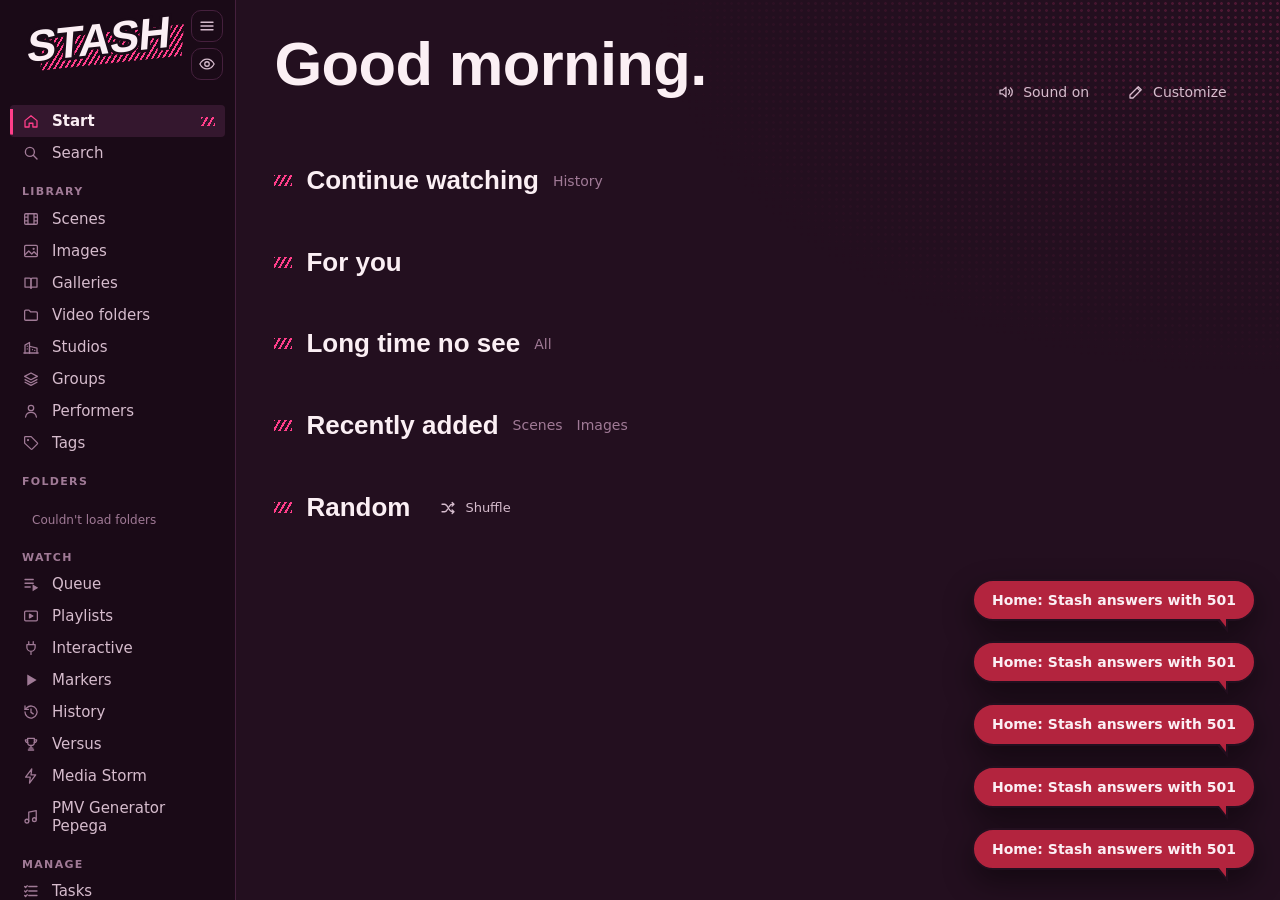
==== commit 78fbd347: "Pepega versions synced with upstream: Stash UI 3.95.1, PMV Generator 2.32.1 Pepega Stash UI and PMV " ====
--- a/plugins/pepega-stashui/app/index.html
+++ b/plugins/pepega-stashui/app/index.html
@@ -13,10 +13,10 @@
   <meta name="apple-mobile-web-app-status-bar-style" content="black-translucent">
   <meta name="apple-mobile-web-app-title" content="Stash">
   <link rel="icon" href="data:image/svg+xml,%3Csvg xmlns='http://www.w3.org/2000/svg' viewBox='0 0 32 32'%3E%3Crect width='32' height='32' rx='6' fill='%23230f1f'/%3E%3Cpath d='M16 26s-8-4.9-10.2-9.9C4.2 12.5 6.4 8.5 10.3 8.5c2.3 0 4.1 1.4 5.7 3.4 1.5-2 3.3-3.4 5.6-3.4 3.9 0 6.2 4 4.6 7.6C24 21.1 16 26 16 26z' fill='%23ff3e8a'/%3E%3C/svg%3E">
-  <link rel="stylesheet" href="app.css?v=3.88.1">
-  <link rel="stylesheet" href="stage.css?v=3.88.1">
-  <link rel="stylesheet" href="admin.css?v=3.88.1">
-  <link rel="stylesheet" href="fx.css?v=3.88.1">
+  <link rel="stylesheet" href="app.css?v=3.95.1">
+  <link rel="stylesheet" href="stage.css?v=3.95.1">
+  <link rel="stylesheet" href="admin.css?v=3.95.1">
+  <link rel="stylesheet" href="fx.css?v=3.95.1">
 </head>
 <body>
   <div id="app" class="kb-app">
@@ -28,109 +28,116 @@
   <script type="importmap">
 {
     "imports": {
-      "./js/advfilter.js": "./js/advfilter.js?v=3.88.1",
-      "./js/advrating.js": "./js/advrating.js?v=3.88.1",
-      "./js/api.js": "./js/api.js?v=3.88.1",
-      "./js/audiox.js": "./js/audiox.js?v=3.88.1",
-      "./js/autobackup.js": "./js/autobackup.js?v=3.88.1",
-      "./js/backup.js": "./js/backup.js?v=3.88.1",
-      "./js/bulkbar.js": "./js/bulkbar.js?v=3.88.1",
-      "./js/changelog.js": "./js/changelog.js?v=3.88.1",
-      "./js/display.js": "./js/display.js?v=3.88.1",
-      "./js/eventlog.js": "./js/eventlog.js?v=3.88.1",
-      "./js/ext.js": "./js/ext.js?v=3.88.1",
-      "./js/extplayer.js": "./js/extplayer.js?v=3.88.1",
-      "./js/forms.js": "./js/forms.js?v=3.88.1",
-      "./js/frames.js": "./js/frames.js?v=3.88.1",
-      "./js/fsedit.js": "./js/fsedit.js?v=3.88.1",
-      "./js/fsvariants.js": "./js/fsvariants.js?v=3.88.1",
-      "./js/fx.js": "./js/fx.js?v=3.88.1",
-      "./js/genprev.js": "./js/genprev.js?v=3.88.1",
-      "./js/heat.js": "./js/heat.js?v=3.88.1",
-      "./js/i18n.js": "./js/i18n.js?v=3.88.1",
-      "./js/interactive.js": "./js/interactive.js?v=3.88.1",
-      "./js/jobs.js": "./js/jobs.js?v=3.88.1",
-      "./js/locales/de.js": "./js/locales/de.js?v=3.88.1",
-      "./js/locales/es.js": "./js/locales/es.js?v=3.88.1",
-      "./js/locales/fr.js": "./js/locales/fr.js?v=3.88.1",
-      "./js/locales/ja.js": "./js/locales/ja.js?v=3.88.1",
-      "./js/locales/pl.js": "./js/locales/pl.js?v=3.88.1",
-      "./js/locales/vi.js": "./js/locales/vi.js?v=3.88.1",
-      "./js/locales/zh-CN.js": "./js/locales/zh-CN.js?v=3.88.1",
-      "./js/main.js": "./js/main.js?v=3.88.1",
-      "./js/markeredit.js": "./js/markeredit.js?v=3.88.1",
-      "./js/mini.js": "./js/mini.js?v=3.88.1",
-      "./js/perfcut.js": "./js/perfcut.js?v=3.88.1",
-      "./js/pieces.js": "./js/pieces.js?v=3.88.1",
-      "./js/playlists.js": "./js/playlists.js?v=3.88.1",
-      "./js/plugin-host.js": "./js/plugin-host.js?v=3.88.1",
-      "./js/pmvsmart.js": "./js/pmvsmart.js?v=3.88.1",
-      "./js/railcfg.js": "./js/railcfg.js?v=3.88.1",
-      "./js/ratingx.js": "./js/ratingx.js?v=3.88.1",
-      "./js/scale.js": "./js/scale.js?v=3.88.1",
-      "./js/similar.js": "./js/similar.js?v=3.88.1",
-      "./js/slowmo.js": "./js/slowmo.js?v=3.88.1",
-      "./js/standings.js": "./js/standings.js?v=3.88.1",
-      "./js/stashfilters.js": "./js/stashfilters.js?v=3.88.1",
-      "./js/theme.js": "./js/theme.js?v=3.88.1",
-      "./js/tiers.js": "./js/tiers.js?v=3.88.1",
-      "./js/ui.js": "./js/ui.js?v=3.88.1",
-      "./js/vendor/qrcode.js": "./js/vendor/qrcode.js?v=3.88.1",
-      "./js/vendor/react-dom.production.min.js": "./js/vendor/react-dom.production.min.js?v=3.88.1",
-      "./js/vendor/react.production.min.js": "./js/vendor/react.production.min.js?v=3.88.1",
-      "./js/versusx.js": "./js/versusx.js?v=3.88.1",
-      "./js/views/clipcut.js": "./js/views/clipcut.js?v=3.88.1",
-      "./js/views/dupes.js": "./js/views/dupes.js?v=3.88.1",
-      "./js/views/edit.js": "./js/views/edit.js?v=3.88.1",
-      "./js/views/embed.js": "./js/views/embed.js?v=3.88.1",
-      "./js/views/folder.js": "./js/views/folder.js?v=3.88.1",
-      "./js/views/fsdupes.js": "./js/views/fsdupes.js?v=3.88.1",
-      "./js/views/fsgate.js": "./js/views/fsgate.js?v=3.88.1",
-      "./js/views/fsoverview.js": "./js/views/fsoverview.js?v=3.88.1",
-      "./js/views/funscripts.js": "./js/views/funscripts.js?v=3.88.1",
-      "./js/views/gallery.js": "./js/views/gallery.js?v=3.88.1",
-      "./js/views/groupedit.js": "./js/views/groupedit.js?v=3.88.1",
-      "./js/views/groups.js": "./js/views/groups.js?v=3.88.1",
-      "./js/views/history.js": "./js/views/history.js?v=3.88.1",
-      "./js/views/home.js": "./js/views/home.js?v=3.88.1",
-      "./js/views/homerail.js": "./js/views/homerail.js?v=3.88.1",
-      "./js/views/list.js": "./js/views/list.js?v=3.88.1",
-      "./js/views/markers.js": "./js/views/markers.js?v=3.88.1",
-      "./js/views/media.js": "./js/views/media.js?v=3.88.1",
-      "./js/views/music.js": "./js/views/music.js?v=3.88.1",
-      "./js/views/perfadd.js": "./js/views/perfadd.js?v=3.88.1",
-      "./js/views/perfedit.js": "./js/views/perfedit.js?v=3.88.1",
-      "./js/views/performer.js": "./js/views/performer.js?v=3.88.1",
-      "./js/views/performers.js": "./js/views/performers.js?v=3.88.1",
-      "./js/views/perfpicker.js": "./js/views/perfpicker.js?v=3.88.1",
-      "./js/views/perftagger.js": "./js/views/perftagger.js?v=3.88.1",
-      "./js/views/phone.js": "./js/views/phone.js?v=3.88.1",
-      "./js/views/placard.js": "./js/views/placard.js?v=3.88.1",
-      "./js/views/player.js": "./js/views/player.js?v=3.88.1",
-      "./js/views/playlists.js": "./js/views/playlists.js?v=3.88.1",
-      "./js/views/plugins.js": "./js/views/plugins.js?v=3.88.1",
-      "./js/views/queue.js": "./js/views/queue.js?v=3.88.1",
-      "./js/views/scenescrape.js": "./js/views/scenescrape.js?v=3.88.1",
-      "./js/views/search.js": "./js/views/search.js?v=3.88.1",
-      "./js/views/settings.js": "./js/views/settings.js?v=3.88.1",
-      "./js/views/stats.js": "./js/views/stats.js?v=3.88.1",
-      "./js/views/studioedit.js": "./js/views/studioedit.js?v=3.88.1",
-      "./js/views/studiopicker.js": "./js/views/studiopicker.js?v=3.88.1",
-      "./js/views/studios.js": "./js/views/studios.js?v=3.88.1",
-      "./js/views/tag.js": "./js/views/tag.js?v=3.88.1",
-      "./js/views/tagger.js": "./js/views/tagger.js?v=3.88.1",
-      "./js/views/tagpicker.js": "./js/views/tagpicker.js?v=3.88.1",
-      "./js/views/tags.js": "./js/views/tags.js?v=3.88.1",
-      "./js/views/tasks.js": "./js/views/tasks.js?v=3.88.1",
-      "./js/views/versus.js": "./js/views/versus.js?v=3.88.1",
-      "./js/views/videofolders.js": "./js/views/videofolders.js?v=3.88.1",
-      "./js/views/viewer.js": "./js/views/viewer.js?v=3.88.1",
-      "./js/views/whatsnew.js": "./js/views/whatsnew.js?v=3.88.1",
-      "./js/views/xroute.js": "./js/views/xroute.js?v=3.88.1",
-      "./js/vr.js": "./js/vr.js?v=3.88.1"
+      "./js/advfilter.js": "./js/advfilter.js?v=3.95.1",
+      "./js/advrating.js": "./js/advrating.js?v=3.95.1",
+      "./js/api.js": "./js/api.js?v=3.95.1",
+      "./js/audiox.js": "./js/audiox.js?v=3.95.1",
+      "./js/autobackup.js": "./js/autobackup.js?v=3.95.1",
+      "./js/backup.js": "./js/backup.js?v=3.95.1",
+      "./js/bulkbar.js": "./js/bulkbar.js?v=3.95.1",
+      "./js/changelog.js": "./js/changelog.js?v=3.95.1",
+      "./js/defsort.js": "./js/defsort.js?v=3.95.1",
+      "./js/display.js": "./js/display.js?v=3.95.1",
+      "./js/eventlog.js": "./js/eventlog.js?v=3.95.1",
+      "./js/ext.js": "./js/ext.js?v=3.95.1",
+      "./js/extplayer.js": "./js/extplayer.js?v=3.95.1",
+      "./js/forms.js": "./js/forms.js?v=3.95.1",
+      "./js/frames.js": "./js/frames.js?v=3.95.1",
+      "./js/fsedit.js": "./js/fsedit.js?v=3.95.1",
+      "./js/fsvariants.js": "./js/fsvariants.js?v=3.95.1",
+      "./js/fx.js": "./js/fx.js?v=3.95.1",
+      "./js/genprev.js": "./js/genprev.js?v=3.95.1",
+      "./js/heat.js": "./js/heat.js?v=3.95.1",
+      "./js/i18n.js": "./js/i18n.js?v=3.95.1",
+      "./js/interactive.js": "./js/interactive.js?v=3.95.1",
+      "./js/jobs.js": "./js/jobs.js?v=3.95.1",
+      "./js/locales/de.js": "./js/locales/de.js?v=3.95.1",
+      "./js/locales/es.js": "./js/locales/es.js?v=3.95.1",
+      "./js/locales/fr.js": "./js/locales/fr.js?v=3.95.1",
+      "./js/locales/ja.js": "./js/locales/ja.js?v=3.95.1",
+      "./js/locales/pl.js": "./js/locales/pl.js?v=3.95.1",
+      "./js/locales/ru.js": "./js/locales/ru.js?v=3.95.1",
+      "./js/locales/vi.js": "./js/locales/vi.js?v=3.95.1",
+      "./js/locales/zh-CN.js": "./js/locales/zh-CN.js?v=3.95.1",
+      "./js/main.js": "./js/main.js?v=3.95.1",
+      "./js/markeredit.js": "./js/markeredit.js?v=3.95.1",
+      "./js/mini.js": "./js/mini.js?v=3.95.1",
+      "./js/perfcut.js": "./js/perfcut.js?v=3.95.1",
+      "./js/pieces.js": "./js/pieces.js?v=3.95.1",
+      "./js/playlists.js": "./js/playlists.js?v=3.95.1",
+      "./js/plugin-host.js": "./js/plugin-host.js?v=3.95.1",
+      "./js/pmvsmart.js": "./js/pmvsmart.js?v=3.95.1",
+      "./js/railcfg.js": "./js/railcfg.js?v=3.95.1",
+      "./js/ratingx.js": "./js/ratingx.js?v=3.95.1",
+      "./js/scale.js": "./js/scale.js?v=3.95.1",
+      "./js/shareconn.js": "./js/shareconn.js?v=3.95.1",
+      "./js/similar.js": "./js/similar.js?v=3.95.1",
+      "./js/slowmo.js": "./js/slowmo.js?v=3.95.1",
+      "./js/standings.js": "./js/standings.js?v=3.95.1",
+      "./js/stashfilters.js": "./js/stashfilters.js?v=3.95.1",
+      "./js/theme.js": "./js/theme.js?v=3.95.1",
+      "./js/tiers.js": "./js/tiers.js?v=3.95.1",
+      "./js/ui.js": "./js/ui.js?v=3.95.1",
+      "./js/vendor/qrcode.js": "./js/vendor/qrcode.js?v=3.95.1",
+      "./js/vendor/react-dom.production.min.js": "./js/vendor/react-dom.production.min.js?v=3.95.1",
+      "./js/vendor/react.production.min.js": "./js/vendor/react.production.min.js?v=3.95.1",
+      "./js/versusx.js": "./js/versusx.js?v=3.95.1",
+      "./js/views/clipcut.js": "./js/views/clipcut.js?v=3.95.1",
+      "./js/views/dupes.js": "./js/views/dupes.js?v=3.95.1",
+      "./js/views/edit.js": "./js/views/edit.js?v=3.95.1",
+      "./js/views/embed.js": "./js/views/embed.js?v=3.95.1",
+      "./js/views/folder.js": "./js/views/folder.js?v=3.95.1",
+      "./js/views/fsdupes.js": "./js/views/fsdupes.js?v=3.95.1",
+      "./js/views/fsgate.js": "./js/views/fsgate.js?v=3.95.1",
+      "./js/views/fsoverview.js": "./js/views/fsoverview.js?v=3.95.1",
+      "./js/views/funscripts.js": "./js/views/funscripts.js?v=3.95.1",
+      "./js/views/gallery.js": "./js/views/gallery.js?v=3.95.1",
+      "./js/views/groupedit.js": "./js/views/groupedit.js?v=3.95.1",
+      "./js/views/groups.js": "./js/views/groups.js?v=3.95.1",
+      "./js/views/history.js": "./js/views/history.js?v=3.95.1",
+      "./js/views/home.js": "./js/views/home.js?v=3.95.1",
+      "./js/views/homerail.js": "./js/views/homerail.js?v=3.95.1",
+      "./js/views/list.js": "./js/views/list.js?v=3.95.1",
+      "./js/views/markers.js": "./js/views/markers.js?v=3.95.1",
+      "./js/views/media.js": "./js/views/media.js?v=3.95.1",
+      "./js/views/music.js": "./js/views/music.js?v=3.95.1",
+      "./js/views/perfadd.js": "./js/views/perfadd.js?v=3.95.1",
+      "./js/views/perfedit.js": "./js/views/perfedit.js?v=3.95.1",
+      "./js/views/performer.js": "./js/views/performer.js?v=3.95.1",
+      "./js/views/performers.js": "./js/views/performers.js?v=3.95.1",
+      "./js/views/perfpicker.js": "./js/views/perfpicker.js?v=3.95.1",
+      "./js/views/perftagger.js": "./js/views/perftagger.js?v=3.95.1",
+      "./js/views/phone.js": "./js/views/phone.js?v=3.95.1",
+      "./js/views/placard.js": "./js/views/placard.js?v=3.95.1",
+      "./js/views/player.js": "./js/views/player.js?v=3.95.1",
+      "./js/views/playlists.js": "./js/views/playlists.js?v=3.95.1",
+      "./js/views/plugins.js": "./js/views/plugins.js?v=3.95.1",
+      "./js/views/queue.js": "./js/views/queue.js?v=3.95.1",
+      "./js/views/scenescrape.js": "./js/views/scenescrape.js?v=3.95.1",
+      "./js/views/search.js": "./js/views/search.js?v=3.95.1",
+      "./js/views/settings.js": "./js/views/settings.js?v=3.95.1",
+      "./js/views/sharechat.js": "./js/views/sharechat.js?v=3.95.1",
+      "./js/views/shareguide.js": "./js/views/shareguide.js?v=3.95.1",
+      "./js/views/sharesend.js": "./js/views/sharesend.js?v=3.95.1",
+      "./js/views/sharing.js": "./js/views/sharing.js?v=3.95.1",
+      "./js/views/stats.js": "./js/views/stats.js?v=3.95.1",
+      "./js/views/studioedit.js": "./js/views/studioedit.js?v=3.95.1",
+      "./js/views/studiopicker.js": "./js/views/studiopicker.js?v=3.95.1",
+      "./js/views/studios.js": "./js/views/studios.js?v=3.95.1",
+      "./js/views/tag.js": "./js/views/tag.js?v=3.95.1",
+      "./js/views/tagger.js": "./js/views/tagger.js?v=3.95.1",
+      "./js/views/tagpicker.js": "./js/views/tagpicker.js?v=3.95.1",
+      "./js/views/tags.js": "./js/views/tags.js?v=3.95.1",
+      "./js/views/tasks.js": "./js/views/tasks.js?v=3.95.1",
+      "./js/views/versus.js": "./js/views/versus.js?v=3.95.1",
+      "./js/views/videofolders.js": "./js/views/videofolders.js?v=3.95.1",
+      "./js/views/viewer.js": "./js/views/viewer.js?v=3.95.1",
+      "./js/views/whatsnew.js": "./js/views/whatsnew.js?v=3.95.1",
+      "./js/views/xroute.js": "./js/views/xroute.js?v=3.95.1",
+      "./js/vr.js": "./js/vr.js?v=3.95.1"
     }
   }
   </script>
-  <script type="module" src="js/main.js?v=3.88.1"></script>
+  <script type="module" src="js/main.js?v=3.95.1"></script>
 </body>
 </html>
--- a/plugins/pepega-stashui/app/app.css
+++ b/plugins/pepega-stashui/app/app.css
@@ -261,6 +261,14 @@
 .kb-btn.is-primary:active { box-shadow: 1px 1px 0 var(--paper); transform: translate(2px, 2px); }
 .kb-btn.is-danger { color: var(--paper); background: #b3243e; border-color: #b3243e; }
 .kb-btn.is-danger:hover { background: #d22c4a; border-color: #d22c4a; }
+/* Delete that must be held on touch screens (performer editor): the red fills up while the finger stays */
+.kb-holddel .kb-hd-hold { display: none; }
+@media (hover: none) and (pointer: coarse) {
+  .kb-holddel .kb-hd-click { display: none; }
+  .kb-holddel .kb-hd-hold { display: inline; }
+  .kb-holddel { -webkit-touch-callout: none; user-select: none; background-image: linear-gradient(#ff5a76, #ff5a76); background-repeat: no-repeat; background-size: 0 100%; }
+  .kb-holddel.is-holding { background-size: 100% 100%; transition: background-size .7s linear; }
+}
 .kb-btn.is-ghost { background: transparent; border-color: transparent; color: var(--text-2); }
 .kb-btn.is-ghost:hover { color: var(--text); background: var(--bg-2); }
 .kb-btn.is-on { color: var(--ink); background: var(--pink); border-color: var(--pink); }
@@ -369,6 +377,42 @@
 
 .kb-hang { position: relative; --gap: 8px; }
 .kb-row { display: flex; gap: var(--gap); margin-bottom: var(--gap); }
+/* Card view of scenes (like the card of classic Stash): the picture with logo, rating (bottom left, the top left belongs to the tier badge and the selection box) and specs on it; title, date, details and icon buttons below */
+.kb-rows.is-cards { display: grid; grid-template-columns: repeat(auto-fill, minmax(var(--cardw, 340px), 1fr)); gap: 14px; }
+.kb-scard { position: relative; display: flex; flex-direction: column; min-width: 0; overflow: visible; border: 1px solid var(--bg-3); border-radius: 8px; background: var(--bg-2); }
+.kb-scard .kb-piece { flex: none; width: 100%; height: auto; aspect-ratio: 16 / 9; border-radius: 7px 7px 0 0; }
+.kb-scard.is-plain { border: 0; background: none; }
+.kb-scard .kb-placard, .kb-scard .kb-studio { display: none; }
+.kb-scard .kb-stamp { top: auto; right: 7px; bottom: 7px; }
+/* a layer exactly over the picture (16:9) that carries the studio logo and the rating */
+.kb-scard-over { position: absolute; top: 0; left: 0; right: 0; z-index: 2; aspect-ratio: 16 / 9; pointer-events: none; }
+.kb-scard-studio { position: absolute; top: 8px; right: 8px; z-index: 2; pointer-events: auto; display: flex; align-items: center; max-width: 42%; height: 26px; }
+.kb-scard-studio img { max-width: 100%; max-height: 100%; object-fit: contain; filter: drop-shadow(0 1px 3px rgba(0, 0, 0, .85)); }
+.kb-scard-studio.is-name { height: auto; padding: 3px 7px; overflow: hidden; border-radius: 4px; color: #fff; font: 700 11.5px/1.2 var(--f-label); white-space: nowrap; text-overflow: ellipsis; background: rgba(0, 0, 0, .6); }
+.kb-scard-rating { position: absolute; bottom: 8px; left: 8px; z-index: 2; padding: 2px 8px; border-radius: 4px; color: #fff; font: 700 12px/1.4 var(--f-label); background: rgba(0, 0, 0, .62); pointer-events: none; transition: opacity .15s; }
+.kb-scard-body { display: flex; flex-direction: column; gap: 5px; min-width: 0; padding: 10px 12px 10px; }
+.kb-scard-title { display: -webkit-box; -webkit-box-orient: vertical; -webkit-line-clamp: 2; overflow: hidden; color: var(--text); font: 700 15px/1.25 var(--f-text); }
+.kb-scard-title:hover { color: var(--pink); }
+.kb-scard-date { color: var(--text-2); font: 500 12.5px/1.2 var(--f-label); }
+.kb-scard-details { display: -webkit-box; -webkit-box-orient: vertical; -webkit-line-clamp: 3; overflow: hidden; margin: 0; color: var(--text-2); font: 400 13px/1.4 var(--f-text); }
+.kb-scard-pops { display: flex; flex-wrap: wrap; align-items: center; gap: 6px; margin-top: 4px; padding-top: 8px; border-top: 1px solid var(--bg-3); }
+.kb-scard-pop, .kb-scard-stat { display: inline-flex; align-items: center; gap: 5px; height: 26px; padding: 0 9px; border: 0; border-radius: 6px; color: var(--text); font: 600 12.5px/1 var(--f-label); background: var(--bg-3); }
+.kb-scard-pop { cursor: pointer; }
+.kb-scard-pop:hover, .kb-scard-pop.is-open { color: var(--ink); background: var(--pink); }
+.kb-scard-stat { color: var(--text-2); background: none; padding: 0 4px; }
+.kb-scard-pop .kb-ic, .kb-scard-stat .kb-ic { width: 15px; height: 15px; }
+/* the list that opens from an icon button */
+.kb-scpop { position: fixed; z-index: 90; display: flex; flex-direction: column; gap: 2px; min-width: 180px; max-width: 320px; max-height: 320px; overflow: auto; padding: 8px; border: 1px solid var(--bg-3); border-radius: 8px; background: var(--bg-2); box-shadow: 0 14px 40px rgba(0, 0, 0, .55); }
+.kb-scpop.is-tags { flex-direction: row; flex-wrap: wrap; gap: 5px; }
+.kb-scpop-row { display: flex; align-items: center; gap: 9px; padding: 4px 6px; border-radius: 6px; color: var(--text); font: 600 13.5px/1.2 var(--f-label); }
+.kb-scpop-row:hover { color: var(--pink); background: var(--bg-3); }
+.kb-scpop-row img, .kb-scpop-row i { flex: none; display: grid; place-items: center; width: 28px; height: 28px; border-radius: 50%; object-fit: cover; object-position: top; background: var(--base); font-style: normal; }
+.kb-scpop-row i .kb-ic { width: 15px; height: 15px; }
+html.kb-glass .kb-scard:not(.is-plain) { border-color: var(--glass-edge); background: var(--glass-shine), var(--glass); -webkit-backdrop-filter: var(--glass-filter); backdrop-filter: var(--glass-filter); box-shadow: var(--glass-shadow); }
+html.kb-glass .kb-scard-pops { border-top-color: var(--glass-edge); }
+html.kb-glass .kb-scard-pop { background: var(--glass-deep); }
+html.kb-glass .kb-scard-pop:hover { background: var(--pink); }
+html.kb-glass .kb-scpop { border-color: var(--glass-edge); background: var(--glass-shine), var(--glass-deep); -webkit-backdrop-filter: var(--glass-filter); backdrop-filter: var(--glass-filter); box-shadow: var(--glass-shadow); }
 .kb-piece {
   position: relative;
   flex: none;
@@ -522,6 +566,21 @@
 .kb-room:hover b { color: var(--pink); }
 
 /* Tag list */
+/* Tags as cards: a picture (or the initial), the name and counts; the mouse resting on one plays a marker of the tag */
+.kb-tagcards { display: grid; grid-template-columns: repeat(auto-fill, minmax(220px, 1fr)); gap: 14px; }
+.kb-tagcard { display: flex; flex-direction: column; min-width: 0; overflow: hidden; border: 1px solid var(--bg-3); border-radius: 8px; background: var(--bg-2); transition: box-shadow .2s ease; }
+.kb-tagcard:hover { box-shadow: 0 0 0 2px var(--pink); }
+.kb-tagcard-pic { position: relative; display: grid; place-items: center; aspect-ratio: 16 / 9; overflow: hidden; background: var(--base); }
+.kb-tagcard-pic > img, .kb-tagcard-pic > video { position: absolute; inset: 0; width: 100%; height: 100%; object-fit: cover; }
+.kb-tagcard-pic > video, .kb-tagcard-pic > .kb-tagcard-anim { opacity: 0; transition: opacity .3s ease; pointer-events: none; }
+.kb-tagcard.is-previewing .kb-tagcard-pic > video, .kb-tagcard.is-previewing .kb-tagcard-pic > .kb-tagcard-anim { opacity: 1; }
+.kb-tagcard-pic > i { color: var(--faint); font: 700 56px/1 var(--f-display); font-style: normal; text-transform: uppercase; }
+.kb-tagcard-info { display: flex; flex-direction: column; gap: 3px; min-width: 0; padding: 9px 12px 11px; }
+.kb-tagcard-info b { overflow: hidden; font: 700 16px/1.2 var(--f-text); text-overflow: ellipsis; white-space: nowrap; }
+.kb-tagcard:hover .kb-tagcard-info b { color: var(--pink); }
+.kb-tagcard-info small { color: var(--text-2); font: 500 12.5px/1.2 var(--f-label); }
+html.kb-glass .kb-tagcard { border-color: var(--glass-edge); background: var(--glass-shine), var(--glass); -webkit-backdrop-filter: var(--glass-filter); backdrop-filter: var(--glass-filter); box-shadow: var(--glass-shadow); }
+html.kb-glass .kb-tagcard:hover { box-shadow: var(--glass-shadow), 0 0 0 2px var(--pink); }
 .kb-taglist { display: grid; grid-template-columns: repeat(auto-fill, minmax(300px, 1fr)); gap: 2px 28px; }
 .kb-tagrow { display: flex; flex-wrap: wrap; align-items: baseline; gap: 2px 10px; min-width: 0; padding: 12px 4px; border-bottom: 1px solid var(--line); }
 .kb-tagrow b { min-width: 0; font: 700 22px/1.15 var(--f-display); font-stretch: 85%; overflow-wrap: anywhere; }
@@ -886,6 +945,12 @@
 }
 html.kb-glass .kb-resume-hint .kb-btn.kb-btn { color: var(--text); border-color: var(--glass-edge); }
 html.kb-glass .kb-resume-hint .kb-btn.kb-btn:hover { color: var(--ink); background: var(--pink); }
+/* Phones: the small resume pill (text button) and the menu as a sheet at the bottom */
+@media (max-width: 560px), (hover: none) and (max-height: 500px) {
+  html.kb-glass .kb-player .kb-resume-hint .kb-btn.kb-btn { color: var(--text); border-color: var(--glass-edge); background: color-mix(in srgb, var(--text) 12%, transparent); }
+  html.kb-glass .kb-player .kb-resume-hint .kb-btn.kb-btn:hover { color: var(--ink); background: var(--pink); }
+  html.kb-glass .kb-player .kb-pmenu { border-radius: 20px; background: var(--glass-shine), color-mix(in srgb, var(--base) 84%, transparent); box-shadow: var(--glass-shadow), 0 -8px 40px rgba(0, 0, 0, .45); }
+}
 /* PMV Generator: option boxes, sections, pickers, the live HUD and end card */
 html.kb-glass :is(.kb-pmvg-sec, .kb-pmvg-opt, .kb-pmvg-range, .kb-fpick, .kb-pmvg-rgbox, .kb-pmvg-drop, .kb-pmvg-wave) {
   border-color: var(--glass-edge);
@@ -1208,7 +1273,18 @@
 .kb-plc-perfwrap { position: relative; display: inline-flex; max-width: 100%; }
 .kb-plc-perfx { position: absolute; top: -6px; right: -6px; display: grid; place-items: center; width: 18px; height: 18px; padding: 0; border: 0; border-radius: 50%; color: #fff; font: 700 13px/1 var(--f-label); background: #b3243e; opacity: 0; transform: scale(.8); transition: opacity .15s, transform .15s; cursor: pointer; }
 .kb-plc-perfwrap:hover .kb-plc-perfx, .kb-plc-perfx:focus-visible { opacity: 1; transform: none; }
-@media (hover: none) { .kb-plc-perfx { opacity: .85; transform: none; } }
+/* Touch screens: no × (a tap is too easy) – hold the card to remove; the hint says so */
+.kb-plc-holdhint { display: none; margin: -6px 0 12px; }
+@media (hover: none) and (pointer: coarse) {
+  .kb-plc-perfx { display: none; }
+  .kb-plc-holdhint { display: block; }
+  .kb-plc-perfs .kb-plc-perf[data-perfcard] { -webkit-touch-callout: none; user-select: none; }
+}
+.kb-plc-perf.is-holding, html .kb-plc-perf.is-holding { border-color: #d22c4a; color: #fff; background: #b3243e; transform: scale(.96); transition: transform .15s, background .15s; }
+html.kb-glass .kb-plc-perf.is-holding { border-color: #ff5a76; background: color-mix(in srgb, #b3243e 70%, transparent); }
+.kb-plc-studiorow { margin-bottom: 8px; }
+.kb-plc-perf.kb-plc-studio img { width: auto; max-width: 64px; height: 26px; margin-left: 2px; border-radius: 5px; object-fit: contain; background: transparent; }
+.kb-plc-perf.kb-plc-studio .kb-ic { width: 18px; height: 18px; margin-left: 8px; }
 .kb-plc-perfadd { padding: 3px 11px 3px 8px; border-style: dashed; color: var(--text-2); font: 600 13px/1 var(--f-label); cursor: pointer; }
 .kb-plc-perfadd .kb-ic { width: 15px; height: 15px; }
 .kb-plc-perfadd:only-of-type { padding: 6px 12px 6px 9px; }
@@ -1247,7 +1323,12 @@
 /* Versus: two side by side – pick the better one */
 .kb-vs { display: grid; gap: 14px; }
 .kb-vs-top { display: flex; flex-wrap: wrap; align-items: center; gap: 10px 14px; }
-.kb-vs-tags { flex: 1; min-width: 220px; }
+.kb-vs-filter { flex: 1 1 260px; min-width: 200px; }
+.kb-vs-filter.kb-tagpick { flex-direction: row; flex-wrap: wrap; align-items: center; gap: 4px; }
+.kb-vs-filter .kb-chips { display: contents; }
+.kb-vs-filter .kb-field { flex: 1 1 140px; width: auto; min-width: 140px; }
+.kb-vs-xtags .kb-chip { background: rgba(255, 62, 138, .14); color: var(--text); box-shadow: inset 3px 0 0 var(--pink); text-decoration: line-through; text-decoration-color: rgba(255, 62, 138, .8); }
+.kb-vs-xtags .kb-chip button { text-decoration: none; }
 .kb-vs-arena { display: grid; grid-template-columns: minmax(0, 1fr) auto minmax(0, 1fr); align-items: stretch; gap: 14px; }
 .kb-vs-card { position: relative; display: flex; flex-direction: column; min-width: 0; padding: 0; overflow: hidden; border: 1px solid var(--bg-3); border-radius: 8px; color: var(--text); text-align: left; background: var(--bg-2); cursor: pointer; transition: transform .15s ease, border-color .15s ease, opacity .3s ease, box-shadow .15s ease; }
 .kb-vs-card:hover { border-color: var(--pink); transform: translateY(-2px); }
@@ -1322,6 +1403,7 @@
 .kb-pl-head small .kb-ic { width: 15px; height: 15px; }
 .kb-pl-chips { display: flex; flex-wrap: wrap; align-items: center; gap: 6px; min-height: 28px; }
 .kb-pl-chips .kb-chip { cursor: default; }
+.kb-sid b { margin-right: 6px; color: var(--pink); font-weight: 700; }
 .kb-pl-sort { display: inline-flex; align-items: center; gap: 4px; margin-left: auto; color: var(--faint); font: 500 12px/1 var(--f-label); }
 .kb-pl-sort .kb-ic { width: 13px; height: 13px; }
 .kb-pl-acts { display: flex; flex-wrap: wrap; align-items: center; gap: 6px; }
@@ -1726,6 +1808,123 @@
 html.kb-glass .kb-phone-url code { background: rgba(255, 255, 255, .1); }
 html.kb-glass .kb-phone-file { border-bottom-color: var(--glass-edge); }
 
+/* Sharing (views/sharing.js, sharesend.js, sharechat.js) */
+.kb-share-tabs { margin: 4px 0 16px; align-self: flex-start; }
+.kb-share-tabs button { position: relative; }
+.kb-share-n { display: inline-block; min-width: 18px; margin-left: 6px; padding: 1px 5px; border-radius: 9px; background: var(--pink); color: var(--ink); font: 700 11px/16px var(--f-label); text-align: center; }
+.kb-share-n:empty { display: none; }
+.kb-share-tabs .is-on .kb-share-n { background: var(--ink); color: var(--pink); }
+.kb-share { display: flex; flex-direction: column; gap: 16px; max-width: 1100px; }
+.kb-share-card { padding: 18px 20px; border: 1px solid var(--bg-3); border-radius: 12px; background: var(--base); display: flex; flex-direction: column; gap: 12px; min-width: 0; }
+.kb-share-card h2 { margin: 0; font: 700 18px/1.2 var(--f-display); }
+.kb-share-card h2 small { color: var(--text-2); font-weight: 400; }
+.kb-share-card h3 { margin: 6px 0 0; font: 700 14px/1.2 var(--f-label); color: var(--text-2); }
+.kb-share-more > summary { cursor: pointer; list-style: none; }
+.kb-share-more > summary::-webkit-details-marker { display: none; }
+.kb-share-more > summary h2::after { content: " ▾"; color: var(--faint); font-weight: 400; }
+.kb-share-more[open] > summary h2::after { content: " ▴"; }
+.kb-share-more[open] > summary { margin-bottom: 12px; }
+.kb-share-bar { display: flex; flex-wrap: wrap; align-items: center; justify-content: space-between; gap: 10px; }
+.kb-share-bar .kb-field { flex: 1 1 200px; min-width: 0; }
+.kb-share-acts, .kb-share-row { display: flex; flex-wrap: wrap; align-items: center; gap: 8px; }
+.kb-share-warn { color: var(--pink); }
+.kb-share-warn.kb-hint { color: var(--pink); }
+.kb-share .kb-pdanger { color: var(--pink); }
+.kb-share-av { flex: none; width: 36px; height: 36px; border-radius: 50%; object-fit: cover; display: inline-flex; align-items: center; justify-content: center; background: var(--bg-3); color: var(--text-2); font: 700 15px/1 var(--f-label); }
+.kb-share-av.is-big { width: 64px; height: 64px; font-size: 26px; }
+.kb-share-me { display: flex; flex-wrap: wrap; gap: 18px; align-items: flex-start; }
+.kb-share-avbtn { display: flex; flex-direction: column; align-items: center; gap: 4px; border: 0; background: none; color: var(--text-2); cursor: pointer; padding: 0; }
+.kb-share-avbtn:hover .kb-share-av { outline: 2px solid var(--pink); }
+.kb-share-mefields { flex: 1 1 280px; min-width: 0; display: flex; flex-direction: column; gap: 10px; }
+.kb-share-tags { display: flex; flex-direction: column; gap: 8px; min-width: 0; }
+.kb-share-tags .kb-chips { display: flex; flex-wrap: wrap; gap: 6px; }
+.kb-share-tags .kb-chip button { margin-left: 6px; border: 0; background: none; color: inherit; cursor: pointer; padding: 0; font: inherit; }
+.kb-share-newlink { display: flex; flex-wrap: wrap; gap: 8px; }
+.kb-share-newlink .kb-field { flex: 1 1 160px; min-width: 0; }
+.kb-share-newlink select.kb-field { flex: 0 0 auto; width: auto; }
+.kb-share-links { display: flex; flex-direction: column; gap: 10px; }
+.kb-share-link { display: flex; flex-direction: column; gap: 8px; padding: 12px 14px; border: 1px solid var(--bg-3); border-radius: 10px; }
+.kb-share-link.is-paused, .kb-share-link.is-expired { opacity: .6; }
+.kb-share-linkhead { display: flex; justify-content: space-between; gap: 10px; }
+.kb-share-state { color: var(--text-2); font-size: 13px; }
+.kb-share-help { color: var(--text-2); }
+.kb-share-on { color: #3ecf8e; }
+.kb-share-guide ul, .kb-share-guide ol { margin: 0; padding-left: 22px; display: flex; flex-direction: column; gap: 8px; color: var(--text-2); }
+.kb-share-guide p { margin: 0; color: var(--text-2); }
+.kb-share-guide p b { color: var(--text); font: 700 15px/1.3 var(--f-label); }
+.kb-share-card a { color: var(--pink); }
+.kb-share-help summary { cursor: pointer; }
+.kb-share-help code { display: block; margin: 6px 0; padding: 8px 10px; border-radius: 8px; background: var(--bg-3); font-size: 13px; overflow-wrap: anywhere; user-select: all; }
+.kb-share-limits { display: grid; grid-template-columns: repeat(auto-fit, minmax(180px, 1fr)); gap: 10px; }
+.kb-share-blocked { display: flex; align-items: center; justify-content: space-between; gap: 10px; padding: 4px 0; }
+.kb-share-grid { display: grid; grid-template-columns: repeat(auto-fill, minmax(210px, 1fr)); gap: 12px; }
+.kb-share-item { position: relative; display: flex; flex-direction: column; border: 1px solid var(--bg-3); border-radius: 10px; overflow: hidden; background: var(--bg-2); }
+.kb-share-item.is-sel { border-color: var(--pink); }
+.kb-share-pick { position: absolute; top: 8px; left: 8px; z-index: 2; padding: 4px; border-radius: 6px; background: rgba(0, 0, 0, .55); line-height: 0; }
+.kb-share-pick input { width: 18px; height: 18px; margin: 0; accent-color: var(--pink); }
+.kb-share-media { aspect-ratio: 4 / 3; background: #000; cursor: pointer; overflow: hidden; }
+.kb-share-media img, .kb-share-media video { width: 100%; height: 100%; object-fit: contain; display: block; transition: filter .2s; }
+.kb-share-item.is-blur .kb-share-media img, .kb-share-item.is-blur .kb-share-media video { filter: blur(22px) saturate(.8); transform: scale(1.1); }
+.kb-share-info { display: flex; flex-direction: column; gap: 6px; padding: 10px 12px 12px; min-width: 0; }
+.kb-share-info b { overflow: hidden; text-overflow: ellipsis; white-space: nowrap; }
+.kb-share-info small { color: var(--text-2); }
+.kb-share-info .kb-btn { height: 30px; padding: 0 10px; font-size: 13px; }
+.kb-share-two { display: grid; grid-template-columns: minmax(220px, 300px) minmax(0, 1fr); gap: 16px; align-items: start; }
+.kb-share-side { position: sticky; top: 12px; }
+.kb-share-main { display: flex; flex-direction: column; gap: 16px; min-width: 0; }
+.kb-share-add { display: flex; gap: 8px; }
+.kb-share-add .kb-field { flex: 1; min-width: 0; }
+.kb-share-contacts { display: flex; flex-direction: column; gap: 4px; max-height: 60vh; overflow-y: auto; }
+.kb-share-contact { display: flex; align-items: center; gap: 10px; padding: 6px 8px; border: 0; border-radius: 8px; background: none; color: var(--text); text-align: left; cursor: pointer; font: 500 14px/1.2 var(--f-label); }
+.kb-share-contact span { flex: 1; min-width: 0; overflow: hidden; text-overflow: ellipsis; white-space: nowrap; }
+.kb-share-contact:hover { background: var(--bg-2); }
+.kb-share-contact.is-on { background: var(--bg-3); box-shadow: inset 3px 0 0 var(--pink); }
+.kb-share-who { display: flex; align-items: center; gap: 14px; flex-wrap: wrap; }
+.kb-share-who h2 { margin: 0; }
+.kb-share-headacts { margin-left: auto; }
+.kb-share-pref { display: flex; flex-wrap: wrap; align-items: baseline; gap: 10px; }
+.kb-share-pref > span { flex: 0 0 110px; color: var(--faint); font: 400 13px/1.2 var(--f-label); }
+.kb-share-pref .kb-chips { display: flex; flex-wrap: wrap; gap: 6px; flex: 1; min-width: 0; }
+.kb-chip.is-like { background: rgba(62, 207, 142, .18); color: #3ecf8e; box-shadow: inset 3px 0 0 #3ecf8e; }
+.kb-share-grid.is-pick { grid-template-columns: repeat(auto-fill, minmax(130px, 1fr)); gap: 8px; }
+.kb-share-tile { position: relative; display: flex; flex-direction: column; padding: 0; border: 2px solid transparent; border-radius: 8px; overflow: hidden; background: var(--bg-2); color: var(--text); cursor: pointer; text-align: left; }
+.kb-share-tile img { width: 100%; aspect-ratio: 1; object-fit: cover; display: block; }
+.kb-share-tile span { padding: 4px 6px; font-size: 12px; overflow: hidden; text-overflow: ellipsis; white-space: nowrap; }
+.kb-share-tile em { position: absolute; inset: 0 0 auto 0; padding: 4px 6px; background: rgba(0, 0, 0, .7); color: #ff9db5; font: normal 11px/1.25 var(--f-label); }
+.kb-share-tile b { position: absolute; right: 6px; top: 6px; width: 22px; height: 22px; border-radius: 50%; background: var(--pink); color: var(--ink); font: 700 13px/22px var(--f-label); text-align: center; opacity: 0; }
+.kb-share-tile.is-sel { border-color: var(--pink); }
+.kb-share-tile.is-sel b { opacity: 1; }
+.kb-share-tile.is-bad { opacity: .55; cursor: not-allowed; }
+.kb-share-send { display: flex; flex-direction: column; gap: 8px; max-height: 320px; overflow-y: auto; }
+.kb-share-sendrow { display: flex; flex-direction: column; gap: 2px; }
+.kb-share-sendrow b { font-weight: 600; overflow-wrap: anywhere; font-size: 14px; }
+.kb-share-sendrow small { color: var(--text-2); }
+.kb-share-sendrow.is-err small { color: var(--pink); }
+.kb-share-sendrow.is-done small { color: #3ecf8e; }
+.kb-share-bar2 { height: 5px; border-radius: 3px; background: var(--bg-3); overflow: hidden; }
+.kb-share-bar2 i { display: block; height: 100%; background: var(--pink); }
+.kb-share-sendrow.is-done .kb-share-bar2 i { background: #3ecf8e; }
+.kb-share-thread { min-height: 420px; }
+.kb-share-msgs { flex: 1; display: flex; flex-direction: column; gap: 8px; min-height: 240px; max-height: 55vh; overflow-y: auto; padding: 4px 2px; }
+.kb-share-msg { display: flex; flex-direction: column; gap: 2px; max-width: 78%; padding: 8px 12px; border-radius: 12px; background: var(--bg-3); overflow-wrap: anywhere; white-space: pre-wrap; }
+.kb-share-msg small { color: var(--text-2); font-size: 11px; }
+.kb-share-msg.is-out { align-self: flex-end; background: var(--pink); color: var(--ink); }
+.kb-share-msg.is-out small { color: inherit; opacity: .7; }
+.kb-share-compose { display: flex; gap: 8px; }
+.kb-share-compose .kb-field { flex: 1; min-width: 0; }
+@media (max-width: 760px) { .kb-share-two { grid-template-columns: minmax(0, 1fr); } .kb-share-side { position: static; } .kb-share-pref > span { flex-basis: 100%; } }
+html.kb-glass .kb-share-card { border-color: var(--glass-edge); border-radius: 18px; background: var(--glass-shine), var(--glass); -webkit-backdrop-filter: var(--glass-filter); backdrop-filter: var(--glass-filter); }
+html.kb-glass .kb-share-link, html.kb-glass .kb-share-item { border-color: var(--glass-edge); border-radius: 14px; background: rgba(255, 255, 255, .06); }
+html.kb-glass .kb-share-item.is-sel, html.kb-glass .kb-share-tile.is-sel { border-color: var(--pink); }
+html.kb-glass .kb-share-help code { background: rgba(255, 255, 255, .1); }
+html.kb-glass .kb-share-tile { border-radius: 12px; background: rgba(255, 255, 255, .06); }
+html.kb-glass .kb-share-contact:hover { background: rgba(255, 255, 255, .1); }
+html.kb-glass .kb-share-contact.is-on { background: rgba(255, 255, 255, .16); }
+html.kb-glass .kb-share-msg { background: rgba(255, 255, 255, .14); }
+html.kb-glass .kb-share-msg.is-out { background: var(--pink); }
+html.kb-glass .kb-share-bar2 { background: rgba(255, 255, 255, .16); }
+html.kb-glass .kb-chip.is-like { background: rgba(62, 207, 142, .22); }
+
 /* Advanced filter drawer (advfilter.js) */
 .kb-advf-row { display: flex; flex-wrap: wrap; align-items: center; gap: 8px; padding: 10px 0; border-bottom: 1px solid var(--line); }
 .kb-advf-row > select { flex: 1 1 150px; min-width: 0; }
@@ -1762,3 +1961,20 @@
 @media (max-width: 640px) { .kb-tg-row { flex-direction: column; } .kb-tg-thumb { width: 100%; height: 160px; } }
 html.kb-glass .kb-tg-row { border-color: var(--glass-edge); background: var(--glass); -webkit-backdrop-filter: var(--glass-filter); backdrop-filter: var(--glass-filter); }
 html.kb-glass .kb-tg-review { background: color-mix(in srgb, var(--base) 45%, transparent); }
+html.kb-glass .kb-mkpop { border-color: var(--glass-edge); box-shadow: var(--glass-shadow); }
+html.kb-glass .kb-tl-range { box-shadow: 0 0 0 1px rgba(255, 255, 255, .25); }
+/* "Make default" next to a sort control */
+.kb-defsort { white-space: nowrap; }
+.kb-defsort.is-on { color: var(--pink); border-color: var(--pink); }
+html.kb-glass .kb-defsort.is-on { color: var(--pink); border-color: var(--pink); background: color-mix(in srgb, var(--pink) 14%, transparent); }
+/* Identify card on the Tasks page: sources and fields as tick boxes in a wrapping row */
+.kb-idsrc { display: flex; flex-wrap: wrap; gap: 6px 16px; margin: 2px 0 10px; }
+.kb-chk { display: inline-flex; align-items: center; gap: 7px; font: 600 13.5px/1.3 var(--f-label); cursor: pointer; }
+.kb-chk input { width: 16px; height: 16px; accent-color: var(--pink); }
+.kb-chk small { color: var(--text-2); font-weight: 500; }
+/* Duplicates: the bar with the selection rules and "Delete selected" */
+html.kb-glass .kb-dupe-bulk { border-color: var(--glass-edge); background: var(--glass-shine), var(--glass-deep); -webkit-backdrop-filter: var(--glass-filter); backdrop-filter: var(--glass-filter); box-shadow: var(--glass-shadow); }
+/* Scrolling stays smooth: no blur filter on every card of a long list (each one is blurred again on every scrolled frame –
+   with hundreds of cards that drops to ~15 fps). The glass look stays (translucent fill, light edge, shine); the blur
+   remains on the few big panels (menu, info bar, dialogs, the bar of selected items). */
+html.kb-glass :is(.kb-scard, .kb-tagcard, .kb-pcard, .kb-perf-fav, .kb-tierpos .kb-tier, .kb-xbadge, .kb-xact, .kb-tg-row) { -webkit-backdrop-filter: none; backdrop-filter: none; }
--- a/plugins/pepega-stashui/app/stage.css
+++ b/plugins/pepega-stashui/app/stage.css
@@ -22,7 +22,9 @@
 .kb-slowmo { position: absolute; inset: 0; width: 100%; height: 100%; object-fit: contain; background: #000; pointer-events: none; }
 .kb-slowmo[hidden] { display: none; }
 .kb-stage.is-idle { cursor: none; }
-.kb-stage.is-idle .kb-controls, .kb-stage.is-idle .kb-topbar, .kb-stage.is-idle .kb-nav-arrow { opacity: 0; pointer-events: none; }
+.kb-stage.is-idle .kb-controls, .kb-stage.is-idle .kb-topbar, .kb-stage.is-idle .kb-nav-arrow { opacity: 0; }
+/* a moment after fading out the bar stops taking clicks (before that a click on it still works) */
+.kb-stage.is-idle.is-gone .kb-controls, .kb-stage.is-idle.is-gone .kb-topbar, .kb-stage.is-idle.is-gone .kb-nav-arrow { pointer-events: none; }
 /* while the Handy menu is open, the bar stays */
 .kb-stage.is-idle:has(.kb-handy-panel:not([hidden])) .kb-controls { opacity: 1; pointer-events: auto; }
 .kb-stage.is-idle:has(.kb-handy-panel:not([hidden])) { cursor: auto; }
@@ -337,6 +339,24 @@
 .kb-seekflash.is-on { opacity: 1; transform: translate(-50%, -50%) scale(1); transition: none; }
 .kb-seekflash:empty { display: none; }
 @media (max-width: 460px) { .kb-player .kb-skip-start, .kb-player .kb-ctrl-row [data-mini] { display: none; } }
+/* Phones (upright, or lying with a low screen): a swipe across the picture seeks, so the 10 s buttons go;
+   smaller titles; the resume note is a small pill in the corner; the menu (quality, subtitles, speed) opens as
+   a sheet at the bottom of the screen – above the bar it was cut off by the short picture */
+.kb-player .kb-screen { touch-action: pan-y pinch-zoom; }
+.kb-stage.is-idle:has(.kb-pmenu:not([hidden])) .kb-controls { opacity: 1; pointer-events: auto; }
+.kb-stage.is-idle:has(.kb-pmenu:not([hidden])) { cursor: auto; }
+@media (max-width: 560px), (hover: none) and (max-height: 500px) {
+  .kb-player .kb-ctrl-row [data-skip] { display: none; }
+  .kb-player .kb-topbar { padding: 8px 8px 24px; }
+  .kb-player .kb-topbar-title { font-size: 16px; }
+  .kb-stage .kb-plc-title { font-size: 22px; line-height: 1.08; }
+  .kb-player .kb-resume-hint { top: 50px; right: 8px; left: auto; gap: 6px; max-width: calc(100% - 16px); padding: 4px 4px 4px 10px; border-width: 1.5px; border-radius: 14px; font-size: 12px; transform: none; box-shadow: 0 6px 16px rgba(0, 0, 0, .4); }
+  .kb-player .kb-resume-hint .kb-btn { height: 28px; padding: 0 10px; border: 1.5px solid var(--ink); border-radius: 14px; font-size: 12px; font-weight: 700; color: var(--paper); background: var(--ink); } /* a real button, not just text */
+  html .kb-stage.kb-player:has(.kb-pmenu:not([hidden])) > .kb-screen { z-index: 7; } /* (above the info bar below the picture) */
+  .kb-player .kb-pmenu { position: fixed; left: 8px; right: 8px; bottom: calc(8px + env(safe-area-inset-bottom, 0px)); z-index: 60; width: auto; max-width: 520px; margin-inline: auto; max-height: min(70vh, 520px); overscroll-behavior: contain; }
+  .kb-player .kb-pmenu-opt { padding: 10px 8px; }
+  .kb-player .kb-pmenu-speeds .kb-chip { min-height: 30px; }
+}
 /* Fullscreen: only the picture – the info bar steps aside */
 /* Fullscreen is the page's overlay root (it stays when the next scene opens), the stage carries .is-full and fills the screen */
 .kb-stage.is-full { position: fixed; inset: 0; z-index: 5; width: 100vw; height: 100vh; background: #000; }
@@ -707,10 +727,16 @@
 /* Own markers: pins on the timeline (always shown), a list in the info bar */
 .kb-tl-mks { position: absolute; inset: 0; pointer-events: none; }
 .kb-tl-mk { position: absolute; bottom: 100%; width: 12px; height: 16px; margin-left: -6px; padding: 0; border: 0; background: none; pointer-events: auto; cursor: pointer; }
-.kb-tl-mk::before { content: ""; position: absolute; left: 5px; bottom: 0; width: 2px; height: 10px; background: #ffd23f; }
-.kb-tl-mk::after { content: ""; position: absolute; left: 1px; top: 0; width: 10px; height: 8px; border-radius: 50% 50% 50% 0; background: #ffd23f; box-shadow: 0 0 6px rgba(0, 0, 0, .6); transform: rotate(-45deg); }
+.kb-tl-mk::before { content: ""; position: absolute; left: 5px; bottom: 0; width: 2px; height: 10px; background: var(--mk, #ffd23f); }
+.kb-tl-mk::after { content: ""; position: absolute; left: 1px; top: 0; width: 10px; height: 8px; border-radius: 50% 50% 50% 0; background: var(--mk, #ffd23f); box-shadow: 0 0 6px rgba(0, 0, 0, .6); transform: rotate(-45deg); }
 .kb-tl-mk:hover::after { background: #fff; }
-.kb-mkrow { display: flex; align-items: center; gap: 2px; }
+/* a part with a start and an end: a bar in its tag's colour over the timeline; rows carry the same colour */
+.kb-tl-range { position: absolute; bottom: 0; height: 100%; min-width: 3px; border-radius: 2px; background: var(--mk); opacity: .85; box-shadow: 0 0 0 1px rgba(0, 0, 0, .35); pointer-events: none; }
+.kb-tl-range.is-alt { filter: brightness(.72); } /* (neighbouring parts alternate, so one ends and the next begins visibly) */
+.kb-mkrow { display: flex; align-items: center; gap: 2px; border-left: 3px solid var(--mk, transparent); border-radius: 3px; }
+.kb-mkpop { position: fixed; z-index: 80; width: 240px; overflow: hidden; border: 2px solid var(--pink); border-radius: 8px; background: #000; box-shadow: 0 14px 40px rgba(0, 0, 0, .6); pointer-events: none; }
+.kb-mkpop img { display: block; width: 100%; height: auto; }
+@media (hover: none) { .kb-mkpop { display: none; } }
 .kb-mkgo { flex: 1; display: flex; align-items: baseline; gap: 10px; min-width: 0; padding: 7px 8px; border: 0; border-radius: var(--r); color: var(--text); text-align: left; background: none; cursor: pointer; }
 .kb-mkgo:hover { background: var(--bg-3); }
 .kb-mkgo b { flex: none; color: #ffd23f; font: 700 13px/1 var(--f-label); font-variant-numeric: tabular-nums; }
--- a/plugins/pepega-stashui/app/admin.css
+++ b/plugins/pepega-stashui/app/admin.css
@@ -406,6 +406,13 @@
 .kb-dupe-path { overflow: hidden; color: var(--faint) !important; white-space: nowrap; text-overflow: ellipsis; direction: rtl; text-align: left; }
 .kb-dupe-item .kb-btn { align-self: flex-start; margin-top: 4px; }
 .kb-dupe-actions { display: flex; flex-wrap: wrap; justify-content: flex-end; gap: 8px; margin-top: 12px; }
+.kb-dupe-item.is-picked { border-color: var(--danger); box-shadow: 0 0 0 1px var(--danger); }
+.kb-dupe-fail { color: var(--danger) !important; }
+.kb-dupe-itemacts { display: flex; flex-wrap: wrap; align-items: center; justify-content: space-between; gap: 8px; margin-top: 4px; }
+.kb-dupe-itemacts .kb-btn { margin-top: 0; }
+.kb-dupe-bulk { position: sticky; top: 0; z-index: 5; display: flex; flex-wrap: wrap; align-items: center; gap: 8px; margin-bottom: 12px; padding: 10px 14px; border: 1px solid var(--bg-3); border-radius: 8px; background: var(--bg-2); }
+.kb-dupe-bulk[hidden] { display: none; }
+.kb-dupe-bulk .kb-hint { flex: 1; min-width: 120px; margin: 0; }
 .kb-linkbtn { padding: 0; border: 0; color: var(--pink); font: inherit; text-decoration: underline; background: none; cursor: pointer; }
 .kb-more-wrap { display: flex; justify-content: center; margin: 18px 0; }
 
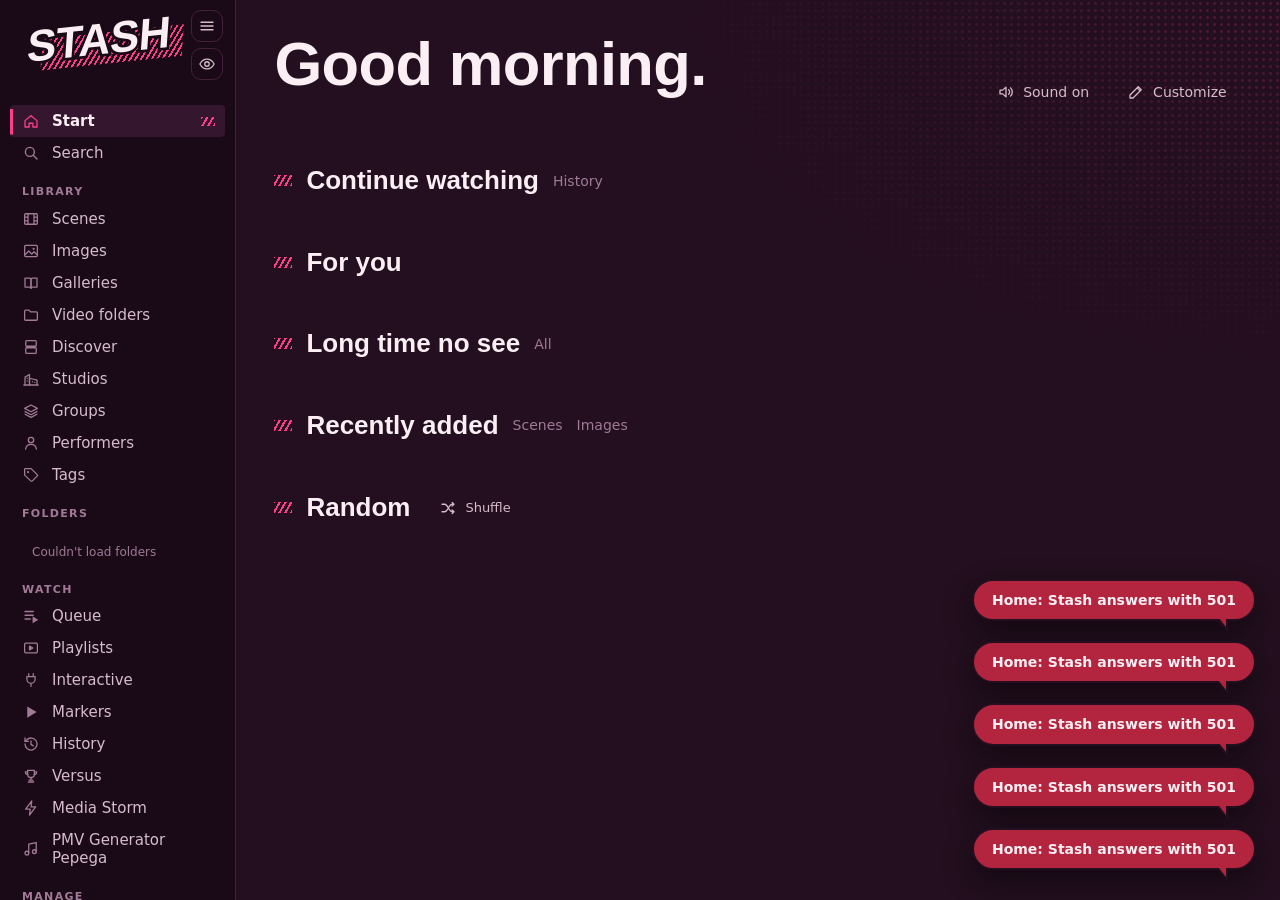
==== commit 117dcc5f: "Merge upstream Stash UI 3.118.0, PMV Generator 2.36.3, RedTok 1.8.0 into Pepega forks. PMV Generator" ====
--- a/plugins/pepega-stashui/app/index.html
+++ b/plugins/pepega-stashui/app/index.html
@@ -13,10 +13,10 @@
   <meta name="apple-mobile-web-app-status-bar-style" content="black-translucent">
   <meta name="apple-mobile-web-app-title" content="Stash">
   <link rel="icon" href="data:image/svg+xml,%3Csvg xmlns='http://www.w3.org/2000/svg' viewBox='0 0 32 32'%3E%3Crect width='32' height='32' rx='6' fill='%23230f1f'/%3E%3Cpath d='M16 26s-8-4.9-10.2-9.9C4.2 12.5 6.4 8.5 10.3 8.5c2.3 0 4.1 1.4 5.7 3.4 1.5-2 3.3-3.4 5.6-3.4 3.9 0 6.2 4 4.6 7.6C24 21.1 16 26 16 26z' fill='%23ff3e8a'/%3E%3C/svg%3E">
-  <link rel="stylesheet" href="app.css?v=3.95.1">
-  <link rel="stylesheet" href="stage.css?v=3.95.1">
-  <link rel="stylesheet" href="admin.css?v=3.95.1">
-  <link rel="stylesheet" href="fx.css?v=3.95.1">
+  <link rel="stylesheet" href="app.css?v=3.118.0">
+  <link rel="stylesheet" href="stage.css?v=3.118.0">
+  <link rel="stylesheet" href="admin.css?v=3.118.0">
+  <link rel="stylesheet" href="fx.css?v=3.118.0">
 </head>
 <body>
   <div id="app" class="kb-app">
@@ -28,116 +28,123 @@
   <script type="importmap">
 {
     "imports": {
-      "./js/advfilter.js": "./js/advfilter.js?v=3.95.1",
-      "./js/advrating.js": "./js/advrating.js?v=3.95.1",
-      "./js/api.js": "./js/api.js?v=3.95.1",
-      "./js/audiox.js": "./js/audiox.js?v=3.95.1",
-      "./js/autobackup.js": "./js/autobackup.js?v=3.95.1",
-      "./js/backup.js": "./js/backup.js?v=3.95.1",
-      "./js/bulkbar.js": "./js/bulkbar.js?v=3.95.1",
-      "./js/changelog.js": "./js/changelog.js?v=3.95.1",
-      "./js/defsort.js": "./js/defsort.js?v=3.95.1",
-      "./js/display.js": "./js/display.js?v=3.95.1",
-      "./js/eventlog.js": "./js/eventlog.js?v=3.95.1",
-      "./js/ext.js": "./js/ext.js?v=3.95.1",
-      "./js/extplayer.js": "./js/extplayer.js?v=3.95.1",
-      "./js/forms.js": "./js/forms.js?v=3.95.1",
-      "./js/frames.js": "./js/frames.js?v=3.95.1",
-      "./js/fsedit.js": "./js/fsedit.js?v=3.95.1",
-      "./js/fsvariants.js": "./js/fsvariants.js?v=3.95.1",
-      "./js/fx.js": "./js/fx.js?v=3.95.1",
-      "./js/genprev.js": "./js/genprev.js?v=3.95.1",
-      "./js/heat.js": "./js/heat.js?v=3.95.1",
-      "./js/i18n.js": "./js/i18n.js?v=3.95.1",
-      "./js/interactive.js": "./js/interactive.js?v=3.95.1",
-      "./js/jobs.js": "./js/jobs.js?v=3.95.1",
-      "./js/locales/de.js": "./js/locales/de.js?v=3.95.1",
-      "./js/locales/es.js": "./js/locales/es.js?v=3.95.1",
-      "./js/locales/fr.js": "./js/locales/fr.js?v=3.95.1",
-      "./js/locales/ja.js": "./js/locales/ja.js?v=3.95.1",
-      "./js/locales/pl.js": "./js/locales/pl.js?v=3.95.1",
-      "./js/locales/ru.js": "./js/locales/ru.js?v=3.95.1",
-      "./js/locales/vi.js": "./js/locales/vi.js?v=3.95.1",
-      "./js/locales/zh-CN.js": "./js/locales/zh-CN.js?v=3.95.1",
-      "./js/main.js": "./js/main.js?v=3.95.1",
-      "./js/markeredit.js": "./js/markeredit.js?v=3.95.1",
-      "./js/mini.js": "./js/mini.js?v=3.95.1",
-      "./js/perfcut.js": "./js/perfcut.js?v=3.95.1",
-      "./js/pieces.js": "./js/pieces.js?v=3.95.1",
-      "./js/playlists.js": "./js/playlists.js?v=3.95.1",
-      "./js/plugin-host.js": "./js/plugin-host.js?v=3.95.1",
-      "./js/pmvsmart.js": "./js/pmvsmart.js?v=3.95.1",
-      "./js/railcfg.js": "./js/railcfg.js?v=3.95.1",
-      "./js/ratingx.js": "./js/ratingx.js?v=3.95.1",
-      "./js/scale.js": "./js/scale.js?v=3.95.1",
-      "./js/shareconn.js": "./js/shareconn.js?v=3.95.1",
-      "./js/similar.js": "./js/similar.js?v=3.95.1",
-      "./js/slowmo.js": "./js/slowmo.js?v=3.95.1",
-      "./js/standings.js": "./js/standings.js?v=3.95.1",
-      "./js/stashfilters.js": "./js/stashfilters.js?v=3.95.1",
-      "./js/theme.js": "./js/theme.js?v=3.95.1",
-      "./js/tiers.js": "./js/tiers.js?v=3.95.1",
-      "./js/ui.js": "./js/ui.js?v=3.95.1",
-      "./js/vendor/qrcode.js": "./js/vendor/qrcode.js?v=3.95.1",
-      "./js/vendor/react-dom.production.min.js": "./js/vendor/react-dom.production.min.js?v=3.95.1",
-      "./js/vendor/react.production.min.js": "./js/vendor/react.production.min.js?v=3.95.1",
-      "./js/versusx.js": "./js/versusx.js?v=3.95.1",
-      "./js/views/clipcut.js": "./js/views/clipcut.js?v=3.95.1",
-      "./js/views/dupes.js": "./js/views/dupes.js?v=3.95.1",
-      "./js/views/edit.js": "./js/views/edit.js?v=3.95.1",
-      "./js/views/embed.js": "./js/views/embed.js?v=3.95.1",
-      "./js/views/folder.js": "./js/views/folder.js?v=3.95.1",
-      "./js/views/fsdupes.js": "./js/views/fsdupes.js?v=3.95.1",
-      "./js/views/fsgate.js": "./js/views/fsgate.js?v=3.95.1",
-      "./js/views/fsoverview.js": "./js/views/fsoverview.js?v=3.95.1",
-      "./js/views/funscripts.js": "./js/views/funscripts.js?v=3.95.1",
-      "./js/views/gallery.js": "./js/views/gallery.js?v=3.95.1",
-      "./js/views/groupedit.js": "./js/views/groupedit.js?v=3.95.1",
-      "./js/views/groups.js": "./js/views/groups.js?v=3.95.1",
-      "./js/views/history.js": "./js/views/history.js?v=3.95.1",
-      "./js/views/home.js": "./js/views/home.js?v=3.95.1",
-      "./js/views/homerail.js": "./js/views/homerail.js?v=3.95.1",
-      "./js/views/list.js": "./js/views/list.js?v=3.95.1",
-      "./js/views/markers.js": "./js/views/markers.js?v=3.95.1",
-      "./js/views/media.js": "./js/views/media.js?v=3.95.1",
-      "./js/views/music.js": "./js/views/music.js?v=3.95.1",
-      "./js/views/perfadd.js": "./js/views/perfadd.js?v=3.95.1",
-      "./js/views/perfedit.js": "./js/views/perfedit.js?v=3.95.1",
-      "./js/views/performer.js": "./js/views/performer.js?v=3.95.1",
-      "./js/views/performers.js": "./js/views/performers.js?v=3.95.1",
-      "./js/views/perfpicker.js": "./js/views/perfpicker.js?v=3.95.1",
-      "./js/views/perftagger.js": "./js/views/perftagger.js?v=3.95.1",
-      "./js/views/phone.js": "./js/views/phone.js?v=3.95.1",
-      "./js/views/placard.js": "./js/views/placard.js?v=3.95.1",
-      "./js/views/player.js": "./js/views/player.js?v=3.95.1",
-      "./js/views/playlists.js": "./js/views/playlists.js?v=3.95.1",
-      "./js/views/plugins.js": "./js/views/plugins.js?v=3.95.1",
-      "./js/views/queue.js": "./js/views/queue.js?v=3.95.1",
-      "./js/views/scenescrape.js": "./js/views/scenescrape.js?v=3.95.1",
-      "./js/views/search.js": "./js/views/search.js?v=3.95.1",
-      "./js/views/settings.js": "./js/views/settings.js?v=3.95.1",
-      "./js/views/sharechat.js": "./js/views/sharechat.js?v=3.95.1",
-      "./js/views/shareguide.js": "./js/views/shareguide.js?v=3.95.1",
-      "./js/views/sharesend.js": "./js/views/sharesend.js?v=3.95.1",
-      "./js/views/sharing.js": "./js/views/sharing.js?v=3.95.1",
-      "./js/views/stats.js": "./js/views/stats.js?v=3.95.1",
-      "./js/views/studioedit.js": "./js/views/studioedit.js?v=3.95.1",
-      "./js/views/studiopicker.js": "./js/views/studiopicker.js?v=3.95.1",
-      "./js/views/studios.js": "./js/views/studios.js?v=3.95.1",
-      "./js/views/tag.js": "./js/views/tag.js?v=3.95.1",
-      "./js/views/tagger.js": "./js/views/tagger.js?v=3.95.1",
-      "./js/views/tagpicker.js": "./js/views/tagpicker.js?v=3.95.1",
-      "./js/views/tags.js": "./js/views/tags.js?v=3.95.1",
-      "./js/views/tasks.js": "./js/views/tasks.js?v=3.95.1",
-      "./js/views/versus.js": "./js/views/versus.js?v=3.95.1",
-      "./js/views/videofolders.js": "./js/views/videofolders.js?v=3.95.1",
-      "./js/views/viewer.js": "./js/views/viewer.js?v=3.95.1",
-      "./js/views/whatsnew.js": "./js/views/whatsnew.js?v=3.95.1",
-      "./js/views/xroute.js": "./js/views/xroute.js?v=3.95.1",
-      "./js/vr.js": "./js/vr.js?v=3.95.1"
+      "./js/advfilter.js": "./js/advfilter.js?v=3.118.0",
+      "./js/advrating.js": "./js/advrating.js?v=3.118.0",
+      "./js/api.js": "./js/api.js?v=3.118.0",
+      "./js/audiox.js": "./js/audiox.js?v=3.118.0",
+      "./js/autobackup.js": "./js/autobackup.js?v=3.118.0",
+      "./js/backup.js": "./js/backup.js?v=3.118.0",
+      "./js/bulkbar.js": "./js/bulkbar.js?v=3.118.0",
+      "./js/changelog.js": "./js/changelog.js?v=3.118.0",
+      "./js/cropbox.js": "./js/cropbox.js?v=3.118.0",
+      "./js/defsort.js": "./js/defsort.js?v=3.118.0",
+      "./js/display.js": "./js/display.js?v=3.118.0",
+      "./js/eventlog.js": "./js/eventlog.js?v=3.118.0",
+      "./js/ext.js": "./js/ext.js?v=3.118.0",
+      "./js/extplayer.js": "./js/extplayer.js?v=3.118.0",
+      "./js/forms.js": "./js/forms.js?v=3.118.0",
+      "./js/frames.js": "./js/frames.js?v=3.118.0",
+      "./js/fsedit.js": "./js/fsedit.js?v=3.118.0",
+      "./js/fsvariants.js": "./js/fsvariants.js?v=3.118.0",
+      "./js/fx.js": "./js/fx.js?v=3.118.0",
+      "./js/genprev.js": "./js/genprev.js?v=3.118.0",
+      "./js/heat.js": "./js/heat.js?v=3.118.0",
+      "./js/i18n.js": "./js/i18n.js?v=3.118.0",
+      "./js/interactive.js": "./js/interactive.js?v=3.118.0",
+      "./js/jobs.js": "./js/jobs.js?v=3.118.0",
+      "./js/locales/de.js": "./js/locales/de.js?v=3.118.0",
+      "./js/locales/es.js": "./js/locales/es.js?v=3.118.0",
+      "./js/locales/fr.js": "./js/locales/fr.js?v=3.118.0",
+      "./js/locales/ja.js": "./js/locales/ja.js?v=3.118.0",
+      "./js/locales/pl.js": "./js/locales/pl.js?v=3.118.0",
+      "./js/locales/ru.js": "./js/locales/ru.js?v=3.118.0",
+      "./js/locales/uk.js": "./js/locales/uk.js?v=3.118.0",
+      "./js/locales/vi.js": "./js/locales/vi.js?v=3.118.0",
+      "./js/locales/zh-CN.js": "./js/locales/zh-CN.js?v=3.118.0",
+      "./js/main.js": "./js/main.js?v=3.118.0",
+      "./js/markeredit.js": "./js/markeredit.js?v=3.118.0",
+      "./js/mini.js": "./js/mini.js?v=3.118.0",
+      "./js/oclip.js": "./js/oclip.js?v=3.118.0",
+      "./js/osync.js": "./js/osync.js?v=3.118.0",
+      "./js/perfcut.js": "./js/perfcut.js?v=3.118.0",
+      "./js/pieces.js": "./js/pieces.js?v=3.118.0",
+      "./js/playlists.js": "./js/playlists.js?v=3.118.0",
+      "./js/plugin-host.js": "./js/plugin-host.js?v=3.118.0",
+      "./js/pmvsmart.js": "./js/pmvsmart.js?v=3.118.0",
+      "./js/railcfg.js": "./js/railcfg.js?v=3.118.0",
+      "./js/ratingx.js": "./js/ratingx.js?v=3.118.0",
+      "./js/scale.js": "./js/scale.js?v=3.118.0",
+      "./js/shareconn.js": "./js/shareconn.js?v=3.118.0",
+      "./js/similar.js": "./js/similar.js?v=3.118.0",
+      "./js/slowmo.js": "./js/slowmo.js?v=3.118.0",
+      "./js/standings.js": "./js/standings.js?v=3.118.0",
+      "./js/stashfilters.js": "./js/stashfilters.js?v=3.118.0",
+      "./js/theme.js": "./js/theme.js?v=3.118.0",
+      "./js/tiers.js": "./js/tiers.js?v=3.118.0",
+      "./js/ui.js": "./js/ui.js?v=3.118.0",
+      "./js/vendor/qrcode.js": "./js/vendor/qrcode.js?v=3.118.0",
+      "./js/vendor/react-dom.production.min.js": "./js/vendor/react-dom.production.min.js?v=3.118.0",
+      "./js/vendor/react.production.min.js": "./js/vendor/react.production.min.js?v=3.118.0",
+      "./js/versusx.js": "./js/versusx.js?v=3.118.0",
+      "./js/views/clipcut.js": "./js/views/clipcut.js?v=3.118.0",
+      "./js/views/discover.js": "./js/views/discover.js?v=3.118.0",
+      "./js/views/dupes.js": "./js/views/dupes.js?v=3.118.0",
+      "./js/views/edit.js": "./js/views/edit.js?v=3.118.0",
+      "./js/views/embed.js": "./js/views/embed.js?v=3.118.0",
+      "./js/views/folder.js": "./js/views/folder.js?v=3.118.0",
+      "./js/views/fsdupes.js": "./js/views/fsdupes.js?v=3.118.0",
+      "./js/views/fsgate.js": "./js/views/fsgate.js?v=3.118.0",
+      "./js/views/fsoverview.js": "./js/views/fsoverview.js?v=3.118.0",
+      "./js/views/funscripts.js": "./js/views/funscripts.js?v=3.118.0",
+      "./js/views/gallery.js": "./js/views/gallery.js?v=3.118.0",
+      "./js/views/groupedit.js": "./js/views/groupedit.js?v=3.118.0",
+      "./js/views/groups.js": "./js/views/groups.js?v=3.118.0",
+      "./js/views/history.js": "./js/views/history.js?v=3.118.0",
+      "./js/views/home.js": "./js/views/home.js?v=3.118.0",
+      "./js/views/homerail.js": "./js/views/homerail.js?v=3.118.0",
+      "./js/views/list.js": "./js/views/list.js?v=3.118.0",
+      "./js/views/markerclips.js": "./js/views/markerclips.js?v=3.118.0",
+      "./js/views/markers.js": "./js/views/markers.js?v=3.118.0",
+      "./js/views/media.js": "./js/views/media.js?v=3.118.0",
+      "./js/views/music.js": "./js/views/music.js?v=3.118.0",
+      "./js/views/perfadd.js": "./js/views/perfadd.js?v=3.118.0",
+      "./js/views/perfedit.js": "./js/views/perfedit.js?v=3.118.0",
+      "./js/views/performer.js": "./js/views/performer.js?v=3.118.0",
+      "./js/views/performers.js": "./js/views/performers.js?v=3.118.0",
+      "./js/views/perfpicker.js": "./js/views/perfpicker.js?v=3.118.0",
+      "./js/views/perfstats.js": "./js/views/perfstats.js?v=3.118.0",
+      "./js/views/perftagger.js": "./js/views/perftagger.js?v=3.118.0",
+      "./js/views/phone.js": "./js/views/phone.js?v=3.118.0",
+      "./js/views/placard.js": "./js/views/placard.js?v=3.118.0",
+      "./js/views/player.js": "./js/views/player.js?v=3.118.0",
+      "./js/views/playlists.js": "./js/views/playlists.js?v=3.118.0",
+      "./js/views/plugins.js": "./js/views/plugins.js?v=3.118.0",
+      "./js/views/queue.js": "./js/views/queue.js?v=3.118.0",
+      "./js/views/scenescrape.js": "./js/views/scenescrape.js?v=3.118.0",
+      "./js/views/search.js": "./js/views/search.js?v=3.118.0",
+      "./js/views/settings.js": "./js/views/settings.js?v=3.118.0",
+      "./js/views/sharechat.js": "./js/views/sharechat.js?v=3.118.0",
+      "./js/views/shareguide.js": "./js/views/shareguide.js?v=3.118.0",
+      "./js/views/sharesend.js": "./js/views/sharesend.js?v=3.118.0",
+      "./js/views/sharing.js": "./js/views/sharing.js?v=3.118.0",
+      "./js/views/stats.js": "./js/views/stats.js?v=3.118.0",
+      "./js/views/studioedit.js": "./js/views/studioedit.js?v=3.118.0",
+      "./js/views/studiopicker.js": "./js/views/studiopicker.js?v=3.118.0",
+      "./js/views/studios.js": "./js/views/studios.js?v=3.118.0",
+      "./js/views/tag.js": "./js/views/tag.js?v=3.118.0",
+      "./js/views/tagger.js": "./js/views/tagger.js?v=3.118.0",
+      "./js/views/tagpicker.js": "./js/views/tagpicker.js?v=3.118.0",
+      "./js/views/tags.js": "./js/views/tags.js?v=3.118.0",
+      "./js/views/tasks.js": "./js/views/tasks.js?v=3.118.0",
+      "./js/views/versus.js": "./js/views/versus.js?v=3.118.0",
+      "./js/views/videofolders.js": "./js/views/videofolders.js?v=3.118.0",
+      "./js/views/viewer.js": "./js/views/viewer.js?v=3.118.0",
+      "./js/views/whatsnew.js": "./js/views/whatsnew.js?v=3.118.0",
+      "./js/views/xroute.js": "./js/views/xroute.js?v=3.118.0",
+      "./js/vr.js": "./js/vr.js?v=3.118.0"
     }
   }
   </script>
-  <script type="module" src="js/main.js?v=3.95.1"></script>
+  <script type="module" src="js/main.js?v=3.118.0"></script>
 </body>
 </html>
--- a/plugins/pepega-stashui/app/app.css
+++ b/plugins/pepega-stashui/app/app.css
@@ -287,6 +287,7 @@
 .kb-field::placeholder { color: var(--faint); }
 .kb-field:hover { border-color: var(--faint); }
 .kb-field:focus { border-color: var(--pink); outline: none; box-shadow: 0 0 0 3px rgba(255, 62, 138, .18); }
+.kb-field:disabled { opacity: .45; cursor: not-allowed; border-color: var(--bg-3); }
 textarea.kb-field { height: auto; min-height: 96px; padding: 9px 11px; line-height: 1.45; resize: vertical; }
 select.kb-field { padding-right: 28px; appearance: none; background: var(--base) url("data:image/svg+xml,%3Csvg xmlns='http://www.w3.org/2000/svg' viewBox='0 0 12 8'%3E%3Cpath d='M1 1.5 6 6.5l5-5' fill='none' stroke='%23ff3e8a' stroke-width='1.8'/%3E%3C/svg%3E") no-repeat right 10px center / 11px; }
 select.kb-field option { background: var(--base); }
@@ -378,7 +379,8 @@
 .kb-hang { position: relative; --gap: 8px; }
 .kb-row { display: flex; gap: var(--gap); margin-bottom: var(--gap); }
 /* Card view of scenes (like the card of classic Stash): the picture with logo, rating (bottom left, the top left belongs to the tier badge and the selection box) and specs on it; title, date, details and icon buttons below */
-.kb-rows.is-cards { display: grid; grid-template-columns: repeat(auto-fill, minmax(var(--cardw, 340px), 1fr)); gap: 14px; }
+.kb-rows.is-cards { display: grid; grid-template-columns: repeat(auto-fill, minmax(min(var(--cardw, 340px), 100%), 1fr)); gap: 14px; }
+.kb-scard { min-width: 0; max-width: 100%; }
 .kb-scard { position: relative; display: flex; flex-direction: column; min-width: 0; overflow: visible; border: 1px solid var(--bg-3); border-radius: 8px; background: var(--bg-2); }
 .kb-scard .kb-piece { flex: none; width: 100%; height: auto; aspect-ratio: 16 / 9; border-radius: 7px 7px 0 0; }
 .kb-scard.is-plain { border: 0; background: none; }
@@ -386,14 +388,21 @@
 .kb-scard .kb-stamp { top: auto; right: 7px; bottom: 7px; }
 /* a layer exactly over the picture (16:9) that carries the studio logo and the rating */
 .kb-scard-over { position: absolute; top: 0; left: 0; right: 0; z-index: 2; aspect-ratio: 16 / 9; pointer-events: none; }
-.kb-scard-studio { position: absolute; top: 8px; right: 8px; z-index: 2; pointer-events: auto; display: flex; align-items: center; max-width: 42%; height: 26px; }
+.kb-scard-studio { position: absolute; top: 8px; right: 8px; z-index: 2; pointer-events: auto; display: flex; align-items: center; max-width: 42%; height: var(--studio-h, 26px); }
+/* the corner follows Settings → This interface → Studio logo: corner (top right if never set); the bottom ones sit above the rating / the length */
+.kb-scard-studio.at-tl { right: auto; left: 8px; top: 38px; }
+.kb-scard-studio.at-bl { right: auto; left: 8px; top: auto; bottom: 36px; }
+.kb-scard-studio.at-br { top: auto; bottom: 36px; }
 .kb-scard-studio img { max-width: 100%; max-height: 100%; object-fit: contain; filter: drop-shadow(0 1px 3px rgba(0, 0, 0, .85)); }
 .kb-scard-studio.is-name { height: auto; padding: 3px 7px; overflow: hidden; border-radius: 4px; color: #fff; font: 700 11.5px/1.2 var(--f-label); white-space: nowrap; text-overflow: ellipsis; background: rgba(0, 0, 0, .6); }
-.kb-scard-rating { position: absolute; bottom: 8px; left: 8px; z-index: 2; padding: 2px 8px; border-radius: 4px; color: #fff; font: 700 12px/1.4 var(--f-label); background: rgba(0, 0, 0, .62); pointer-events: none; transition: opacity .15s; }
+.kb-scard-rating { position: absolute; bottom: 8px; left: 8px; z-index: 2; pointer-events: none; transition: opacity .15s; }
 .kb-scard-body { display: flex; flex-direction: column; gap: 5px; min-width: 0; padding: 10px 12px 10px; }
 .kb-scard-title { display: -webkit-box; -webkit-box-orient: vertical; -webkit-line-clamp: 2; overflow: hidden; color: var(--text); font: 700 15px/1.25 var(--f-text); }
 .kb-scard-title:hover { color: var(--pink); }
 .kb-scard-date { color: var(--text-2); font: 500 12.5px/1.2 var(--f-label); }
+.kb-scard-facts { display: grid; gap: 2px; }
+.kb-scard-fact { color: var(--text-2); font: 500 12.5px/1.25 var(--f-label); }
+.kb-scard-fact span { color: var(--text-3, var(--text-2)); opacity: .75; }
 .kb-scard-details { display: -webkit-box; -webkit-box-orient: vertical; -webkit-line-clamp: 3; overflow: hidden; margin: 0; color: var(--text-2); font: 400 13px/1.4 var(--f-text); }
 .kb-scard-pops { display: flex; flex-wrap: wrap; align-items: center; gap: 6px; margin-top: 4px; padding-top: 8px; border-top: 1px solid var(--bg-3); }
 .kb-scard-pop, .kb-scard-stat { display: inline-flex; align-items: center; gap: 5px; height: 26px; padding: 0 9px; border: 0; border-radius: 6px; color: var(--text); font: 600 12.5px/1 var(--f-label); background: var(--bg-3); }
@@ -618,6 +627,7 @@
 
 /* ---------- Drawers (edit) and dialogs ---------- */
 
+.kb-scrim.is-clear, html.kb-fx .kb-scrim.is-clear { background: transparent; -webkit-backdrop-filter: none; backdrop-filter: none; }
 .kb-scrim { position: fixed; inset: 0; z-index: 60; background: rgba(16, 5, 14, .65); animation: kb-fade .2s ease; }
 @keyframes kb-fade { from { opacity: 0; } }
 .kb-drawer {
@@ -979,6 +989,25 @@
   backdrop-filter: var(--glass-filter);
   box-shadow: inset 0 -1px 0 rgba(255, 255, 255, .06), 0 10px 28px rgba(0, 0, 0, .25);
 }
+/* Filter panel of the lists (one panel, so the blur is cheap) and the tag/performer/studio suggestion list */
+html.kb-glass .kb-filters {
+  border-color: var(--glass-edge);
+  border-radius: 18px;
+  background: var(--glass-shine), var(--glass);
+  -webkit-backdrop-filter: var(--glass-filter);
+  backdrop-filter: var(--glass-filter);
+  box-shadow: var(--glass-shadow);
+}
+html.kb-glass .kb-sugg {
+  border-color: var(--glass-edge);
+  border-radius: 14px;
+  background: var(--glass-shine), color-mix(in srgb, var(--base) 82%, transparent);
+  -webkit-backdrop-filter: var(--glass-filter);
+  backdrop-filter: var(--glass-filter);
+  box-shadow: var(--glass-shadow), 0 18px 40px rgba(0, 0, 0, .45);
+}
+html.kb-glass .kb-sugg button:hover, html.kb-glass .kb-sugg button.is-active { background: color-mix(in srgb, var(--bg-3) 45%, transparent); }
+html.kb-glass .kb-sugg-h:not(:first-child) { border-top-color: var(--glass-edge); }
 /* Navigation: hovered and active entries as small glass capsules */
 html.kb-glass .kb-nav :is(a, button) { border-radius: 12px; }
 html.kb-glass .kb-nav :is(a, button):hover { background: color-mix(in srgb, var(--bg-3) 30%, transparent); }
@@ -990,6 +1019,10 @@
 
 /* ---------- Performers ---------- */
 
+.kb-perf-attrs { display: flex; flex-wrap: wrap; align-items: center; gap: 8px; margin: 0 0 14px; }
+.kb-perf-attrs .kb-field { width: auto; min-width: 150px; }
+.kb-perf-tagp .kb-perf-tagbox { flex: 1 1 320px; max-width: 560px; }
+.kb-perf-tagp .kb-perf-tagbox .kb-field { width: 100%; min-width: 0; }
 .kb-perfgrid { display: grid; grid-template-columns: repeat(auto-fill, minmax(170px, 1fr)); gap: 22px 16px; }
 .kb-perfgrid > .kb-empty, .kb-perfgrid > .kb-loading { grid-column: 1 / -1; }
 .kb-perf { display: flex; flex-direction: column; gap: 3px; min-width: 0; }
@@ -1067,7 +1100,7 @@
   pointer-events: none;
 }
 .kb-pcard.is-on { visibility: visible; opacity: 1; transform: none; transition-delay: 0s; }
-html.kb-glass .kb-pcard { border-color: var(--glass-edge); background: var(--glass-shine), var(--glass); -webkit-backdrop-filter: var(--glass-filter); backdrop-filter: var(--glass-filter); box-shadow: var(--glass-shadow); }
+html.kb-glass .kb-pcard { border-color: var(--glass-edge); background: var(--glass-shine), color-mix(in srgb, var(--bg-2) 88%, transparent); -webkit-backdrop-filter: var(--glass-filter); backdrop-filter: var(--glass-filter); box-shadow: var(--glass-shadow); }
 .kb-pcard-head { display: flex; align-items: center; gap: 12px; margin-bottom: 12px; }
 .kb-pcard-head img { flex: none; width: 64px; height: 64px; border-radius: 50%; object-fit: cover; object-position: top; background: var(--base); }
 .kb-pcard-head > div { min-width: 0; }
@@ -1104,9 +1137,12 @@
 .kb-pe-photo-tools small { flex-basis: 100%; }
 .kb-pe-choices { grid-column: 1 / -1; }
 .kb-pe-choices > div { display: flex; gap: 8px; overflow-x: auto; padding: 4px 0 2px; }
-.kb-pe-choices button { flex: none; width: 64px; aspect-ratio: 2 / 3; overflow: hidden; padding: 0; border: 2px solid transparent; border-radius: 6px; background: var(--bg-2); cursor: pointer; }
+.kb-pe-choices button { flex: none; width: 104px; aspect-ratio: 2 / 3; overflow: hidden; padding: 0; border: 2px solid transparent; border-radius: 6px; background: var(--bg-2); cursor: pointer; }
 .kb-pe-choices button.is-on { border-color: var(--pink); }
 .kb-pe-choices img { width: 100%; height: 100%; object-fit: cover; }
+.kb-pe-zoom { position: fixed; z-index: 500; max-width: min(380px, 40vw); pointer-events: none; border-radius: 10px; overflow: hidden; background: var(--bg-2); box-shadow: 0 14px 44px rgba(0, 0, 0, .6); }
+.kb-pe-zoom img { display: block; max-width: 100%; max-height: min(78vh, 560px); }
+html.kb-glass .kb-pe-zoom { border: 1px solid rgba(255, 255, 255, .28); }
 section.kb-pe-scrape { padding: 14px; border: 1px solid var(--bg-3); border-radius: 8px; background: var(--bg-2); }
 .kb-pe-scrape > b { font: 700 17px/1.2 var(--f-display); font-stretch: 88%; }
 .kb-pe-scrapebar { display: flex; flex-wrap: wrap; gap: 8px; }
@@ -1326,6 +1362,7 @@
 .kb-vs-filter { flex: 1 1 260px; min-width: 200px; }
 .kb-vs-filter.kb-tagpick { flex-direction: row; flex-wrap: wrap; align-items: center; gap: 4px; }
 .kb-vs-filter .kb-chips { display: contents; }
+.kb-vs-gender { flex: 0 0 auto; width: auto; min-width: 140px; }
 .kb-vs-filter .kb-field { flex: 1 1 140px; width: auto; min-width: 140px; }
 .kb-vs-xtags .kb-chip { background: rgba(255, 62, 138, .14); color: var(--text); box-shadow: inset 3px 0 0 var(--pink); text-decoration: line-through; text-decoration-color: rgba(255, 62, 138, .8); }
 .kb-vs-xtags .kb-chip button { text-decoration: none; }
@@ -1517,6 +1554,12 @@
 
 /* Advanced rating */
 .kb-adv .kb-drawer-body { display: flex; flex-direction: column; gap: 10px; }
+.kb-adv-who { display: flex; align-items: flex-start; gap: 12px; margin: 4px 0 10px; }
+.kb-adv-pic { flex: none; width: 76px; aspect-ratio: 2 / 3; object-fit: cover; border-radius: 8px; background: var(--bg-2); }
+.kb-adv-who b { display: block; margin: 2px 0 6px; font: 600 15px/1.25 var(--f-label); }
+.kb-adv-more { display: flex; flex-wrap: wrap; gap: 5px; }
+.kb-adv-thumb { display: block; width: 52px; aspect-ratio: 1; overflow: hidden; border-radius: 6px; background: var(--bg-2); }
+.kb-adv-thumb img { width: 100%; height: 100%; object-fit: cover; }
 .kb-adv-top { display: flex; align-items: center; justify-content: space-between; gap: 10px; font: 500 14px/1.3 var(--f-label); }
 .kb-adv-badge { padding: 3px 9px; border-radius: 999px; color: #1b1400; font: 700 11.5px/1.2 var(--f-label); background: #e3b341; }
 .kb-adv-group { display: flex; flex-direction: column; gap: 6px; }
@@ -1962,6 +2005,8 @@
 html.kb-glass .kb-tg-row { border-color: var(--glass-edge); background: var(--glass); -webkit-backdrop-filter: var(--glass-filter); backdrop-filter: var(--glass-filter); }
 html.kb-glass .kb-tg-review { background: color-mix(in srgb, var(--base) 45%, transparent); }
 html.kb-glass .kb-mkpop { border-color: var(--glass-edge); box-shadow: var(--glass-shadow); }
+html.kb-glass .kb-tl-peek-img { border-color: var(--glass-edge); box-shadow: var(--glass-shadow); }
+html.kb-glass .kb-tl-peek span { color: var(--text); border: 1px solid var(--glass-edge); background: var(--glass); -webkit-backdrop-filter: var(--glass-filter); backdrop-filter: var(--glass-filter); }
 html.kb-glass .kb-tl-range { box-shadow: 0 0 0 1px rgba(255, 255, 255, .25); }
 /* "Make default" next to a sort control */
 .kb-defsort { white-space: nowrap; }
@@ -1977,4 +2022,127 @@
 /* Scrolling stays smooth: no blur filter on every card of a long list (each one is blurred again on every scrolled frame –
    with hundreds of cards that drops to ~15 fps). The glass look stays (translucent fill, light edge, shine); the blur
    remains on the few big panels (menu, info bar, dialogs, the bar of selected items). */
-html.kb-glass :is(.kb-scard, .kb-tagcard, .kb-pcard, .kb-perf-fav, .kb-tierpos .kb-tier, .kb-xbadge, .kb-xact, .kb-tg-row) { -webkit-backdrop-filter: none; backdrop-filter: none; }
+html.kb-glass :is(.kb-scard, .kb-tagcard, .kb-perf-fav, .kb-bc .kb-tier, .kb-rbadge, .kb-tierpos .kb-tier, .kb-xbadge, .kb-xact, .kb-tg-row) { -webkit-backdrop-filter: none; backdrop-filter: none; }
+
+/* Badges on thumbnails (Settings → This interface): rating, tier and length in a corner of your choice */
+.kb-bc { position: absolute; z-index: 2; display: flex; flex-wrap: wrap; align-items: center; gap: 4px; max-width: calc(100% - 16px); pointer-events: none; }
+.kb-bc-tl { left: 8px; top: 8px; }
+.kb-bc-tr { right: 8px; top: 8px; justify-content: flex-end; }
+.kb-bc-bl { left: 8px; bottom: 8px; }
+.kb-bc-br { right: 8px; bottom: 8px; justify-content: flex-end; }
+.kb-bc-br.has-fav { right: 32px; }
+.kb-bc-tr.after-stamp { top: 34px; }
+.kb-scard .kb-bc-br.after-stamp { bottom: 34px; }
+.kb-bc-bl.after-studio, .kb-bc-br.after-studio { bottom: calc(var(--studio-h, 26px) + 14px); }
+.kb-piece .kb-bc .kb-stamp { position: static; }
+.kb-bc .kb-tier { height: 20px; min-width: 22px; font-size: 12px; background: color-mix(in srgb, var(--tc) 30%, rgba(0, 0, 0, .55)); box-shadow: 0 2px 8px rgba(0, 0, 0, .35); }
+.kb-rbadge { display: inline-block; padding: 2px 8px; border-radius: 4px; color: #fff; font: 700 12px/1.4 var(--f-label); font-variant-numeric: tabular-nums; white-space: nowrap; background: rgba(0, 0, 0, .62); }
+.kb-rbadge.is-tint { color: var(--rc); background: color-mix(in srgb, var(--rc) 22%, rgba(0, 0, 0, .68)); box-shadow: inset 0 0 0 1px color-mix(in srgb, var(--rc) 55%, transparent); }
+.kb-rbadge.is-fill { color: #15110e; background: var(--rc); box-shadow: 0 1px 6px rgba(0, 0, 0, .4); }
+html.kb-glass .kb-rbadge.is-plain { box-shadow: inset 0 0 0 1px var(--glass-edge); }
+
+/* Performer page: statistics and missing scenes */
+.kb-pst-panel { margin: 0 0 22px; padding: 16px; border: 1px solid var(--bg-3); border-radius: 14px; background: var(--bg-2); }
+.kb-pst-panel[hidden] { display: none !important; }
+.kb-pst-wait { margin: 4px 0; color: var(--text-2); font: 500 14px/1.45 var(--f-text); }
+.kb-pst-wait.is-err { color: var(--bad, #ff6b6b); }
+.kb-pst-tiles { display: grid; grid-template-columns: repeat(auto-fill, minmax(150px, 1fr)); gap: 8px; margin-bottom: 14px; }
+.kb-pst-tile { display: flex; flex-direction: column; gap: 3px; min-width: 0; padding: 10px 12px; border-radius: 10px; background: var(--bg-3); }
+.kb-pst-tile b { color: var(--pink-2); font: 700 22px/1.1 var(--f-display); font-variant-numeric: tabular-nums; overflow-wrap: anywhere; }
+.kb-pst-tile span { color: var(--text-2); font: 600 11px/1.2 var(--f-label); letter-spacing: .03em; text-transform: uppercase; }
+.kb-pst-tile small { color: var(--faint); font: 500 11.5px/1.3 var(--f-text); }
+.kb-pst-cols { display: grid; grid-template-columns: repeat(auto-fill, minmax(260px, 1fr)); gap: 16px; }
+.kb-pst-box { min-width: 0; }
+.kb-pst-box h4 { margin: 0 0 8px; color: var(--text); font: 700 13px/1.2 var(--f-label); letter-spacing: .02em; }
+.kb-pst-list, .kb-pst-years, .kb-pst-scenes { margin: 0; padding: 0; list-style: none; display: flex; flex-direction: column; gap: 5px; }
+.kb-pst-list a, .kb-pst-plain, .kb-pst-years li { position: relative; display: grid; grid-template-columns: minmax(70px, 38%) 1fr auto; align-items: center; gap: 8px; color: var(--text); font: 500 13px/1.3 var(--f-text); }
+.kb-pst-years li { grid-template-columns: 44px 1fr auto; }
+.kb-pst-list a:hover span { color: var(--pink-2); }
+.kb-pst-list span, .kb-pst-scenes span { overflow: hidden; text-overflow: ellipsis; white-space: nowrap; }
+.kb-pst-list i, .kb-pst-years i { display: block; width: var(--w); height: 7px; border-radius: 4px; background: var(--pink); opacity: .85; }
+.kb-pst-list b, .kb-pst-years b, .kb-pst-scenes b { color: var(--text-2); font: 700 12px/1 var(--f-label); font-variant-numeric: tabular-nums; }
+.kb-pst-scenes a { display: flex; justify-content: space-between; gap: 10px; color: var(--text); font: 500 13px/1.3 var(--f-text); }
+.kb-pst-scenes a:hover span { color: var(--pink-2); }
+.kb-pst-note { margin: 6px 0 0; color: var(--faint); font: 500 12px/1.3 var(--f-text); }
+.kb-pst-bar { display: flex; align-items: center; flex-wrap: wrap; gap: 10px; margin-bottom: 10px; color: var(--text-2); font: 600 13px/1.3 var(--f-label); }
+.kb-pm-list { margin: 0; padding: 0; list-style: none; display: flex; flex-direction: column; gap: 4px; max-height: 520px; overflow: auto; }
+.kb-pm-list a { display: grid; grid-template-columns: 96px 1fr auto; align-items: center; gap: 12px; padding: 8px 10px; border-radius: 8px; background: var(--bg-3); color: var(--text); }
+.kb-pm-list a:hover { background: color-mix(in srgb, var(--pink) 18%, var(--bg-3)); }
+.kb-pm-list em { color: var(--text-2); font: 600 12px/1.2 var(--f-label); font-style: normal; font-variant-numeric: tabular-nums; }
+.kb-pm-list span { min-width: 0; display: flex; flex-direction: column; gap: 2px; }
+.kb-pm-list b { overflow: hidden; text-overflow: ellipsis; white-space: nowrap; font: 600 14px/1.3 var(--f-text); }
+.kb-pm-list small { overflow: hidden; text-overflow: ellipsis; white-space: nowrap; color: var(--text-2); font: 500 12px/1.3 var(--f-text); }
+.kb-pm-list i { padding: 2px 8px; border-radius: 999px; color: var(--ink); font: 700 11px/1.4 var(--f-label); font-style: normal; background: var(--pink); }
+.kb-pm-list.has-covers a { grid-template-columns: 128px 96px 1fr auto; }
+.kb-pm-cover { position: relative; display: block !important; width: 128px; aspect-ratio: 16 / 9; overflow: hidden; border-radius: 6px; background: color-mix(in srgb, var(--text) 8%, transparent); }
+.kb-pm-cover img { position: absolute; inset: 0; width: 100%; height: 100%; object-fit: cover; opacity: 0; transition: opacity .25s; }
+.kb-pm-cover.is-on img { opacity: 1; }
+.kb-pst-bar .kb-lab { display: inline-flex; align-items: center; gap: 6px; font-weight: 500; }
+.kb-pst-bar input[type="date"].kb-field { width: auto; height: 32px; padding: 0 8px; }
+.kb-pm-list .is-have a { opacity: .7; }
+.kb-pm-list .is-have i { color: var(--text-2); background: color-mix(in srgb, var(--text) 14%, transparent); }
+html.kb-glass .kb-pst-panel { border-color: var(--glass-edge); background: var(--glass-shine), var(--glass); -webkit-backdrop-filter: var(--glass-filter); backdrop-filter: var(--glass-filter); box-shadow: var(--glass-shadow); }
+html.kb-glass .kb-pst-tile, html.kb-glass .kb-pm-list a { background: var(--glass-deep); }
+html.kb-glass .kb-pm-list a:hover { background: color-mix(in srgb, var(--pink) 22%, transparent); }
+@media (max-width: 560px) {
+  .kb-pm-list a { grid-template-columns: 1fr auto; }
+  .kb-pm-list.has-covers a { grid-template-columns: 96px 1fr auto; }
+  .kb-pm-list.has-covers .kb-pm-cover { width: 96px; grid-row: span 2; }
+  .kb-pm-list.has-covers em { grid-column: 2 / -1; }
+  .kb-pm-list em { grid-column: 1 / -1; }
+}
+
+/* Discover: scenes of a stash-box as cards */
+.kb-disc-grid { display: grid; grid-template-columns: repeat(auto-fill, minmax(min(280px, 100%), 1fr)); gap: 14px; }
+.kb-disc-grid > .kb-pst-wait, .kb-disc-grid > .kb-empty { grid-column: 1 / -1; }
+.kb-disc-card { display: flex; flex-direction: column; min-width: 0; overflow: hidden; border: 1px solid var(--bg-3); border-radius: 8px; color: var(--text); background: var(--bg-2); transition: transform .15s, border-color .15s; }
+.kb-disc-card:hover { transform: translateY(-2px); border-color: color-mix(in srgb, var(--pink) 60%, var(--bg-3)); }
+.kb-disc-cover { position: relative; display: block; aspect-ratio: 16 / 9; overflow: hidden; background: color-mix(in srgb, var(--text) 8%, transparent); }
+.kb-disc-cover img { position: absolute; inset: 0; width: 100%; height: 100%; object-fit: cover; opacity: 0; transition: opacity .25s; }
+.kb-disc-cover.is-on img { opacity: 1; }
+.kb-disc-badge { position: absolute; left: 8px; bottom: 8px; padding: 2px 8px; border-radius: 999px; color: var(--ink); font: 700 11px/1.4 var(--f-label); font-style: normal; background: var(--pink); }
+.kb-disc-card.is-have .kb-disc-badge { color: var(--text); background: rgba(0, 0, 0, .6); }
+.kb-disc-body { display: flex; flex-direction: column; gap: 3px; min-width: 0; padding: 10px 12px 12px; }
+.kb-disc-body b { overflow: hidden; display: -webkit-box; -webkit-line-clamp: 2; -webkit-box-orient: vertical; font: 600 14.5px/1.3 var(--f-text); }
+.kb-disc-body small { overflow: hidden; text-overflow: ellipsis; white-space: nowrap; color: var(--text-2); font: 500 12px/1.3 var(--f-text); }
+.kb-disc-body .kb-disc-date { color: var(--faint); }
+html.kb-glass .kb-disc-card { border-color: var(--glass-edge); border-radius: 14px; background: var(--glass-shine), var(--glass-deep, var(--glass)); }
+html.kb-glass .kb-disc-badge { background: color-mix(in srgb, var(--pink) 85%, transparent); -webkit-backdrop-filter: var(--glass-filter); backdrop-filter: var(--glass-filter); }
+
+/* Performers: tick several and delete them */
+.kb-perf-pick { z-index: 5; }
+.kb-perf:hover .kb-pick, .kb-perfgrid.is-selecting .kb-pick { opacity: 1; }
+.kb-perf.is-picked .kb-pick { opacity: 1; background: var(--pink); border-color: var(--pink); }
+.kb-perf.is-picked .kb-pick .kb-ic { opacity: 1; }
+.kb-perf.is-picked .kb-perf-img { box-shadow: 0 0 0 3px var(--pink); }
+.kb-perf.is-picked .kb-perf-img img { opacity: .75; }
+.kb-perfgrid.is-selecting .kb-perf { cursor: pointer; }
+
+/* What's new: entries that jump to the feature, and the ring that lights it up */
+.kb-news-v li.is-link { align-items: center; margin: 0 -8px; padding: 4px 8px; border-radius: 8px; cursor: pointer; transition: background .15s; }
+.kb-news-v li.is-link:hover, .kb-news-v li.is-link:focus-visible { background: color-mix(in srgb, var(--pink) 12%, transparent); }
+.kb-news-go { flex: none; margin-left: auto; padding: 2px 10px; border: 1px solid color-mix(in srgb, var(--pink) 55%, transparent); border-radius: 999px; color: var(--pink-2); font: 700 11.5px/1.4 var(--f-label); white-space: nowrap; }
+.kb-news-v li.is-link:hover .kb-news-go, .kb-news-v li.is-link:focus-visible .kb-news-go { color: var(--ink); background: var(--pink); }
+html.kb-glass .kb-news-go { border-color: var(--glass-edge); }
+.kb-spot { position: relative; z-index: 3; animation: kb-spot 3s ease; }
+@keyframes kb-spot {
+  0%, 100% { box-shadow: 0 0 0 0 transparent; }
+  10%, 75% { box-shadow: 0 0 0 4px var(--pink), 0 0 30px 8px color-mix(in srgb, var(--pink) 55%, transparent); }
+}
+
+/* Discover / Missing scenes: the window of a stash-box scene, and the days field */
+.kb-pst-days { width: 76px !important; height: 32px; padding: 0 8px; }
+.kb-disc-days { display: inline-flex; align-items: center; gap: 6px; color: var(--text-2); font: 600 13px/1.3 var(--f-label); }
+.kb-dialog.kb-bsm { width: min(760px, calc(100vw - 24px)); max-height: calc(100vh - 24px); overflow-y: auto; padding: 0 0 20px; }
+.kb-bsm > :not(.kb-bsm-cover):not(.kb-bsm-x) { margin-left: 24px; margin-right: 24px; }
+.kb-bsm h2 { margin-top: 18px; }
+.kb-bsm-cover { position: relative; display: block; aspect-ratio: 16 / 9; overflow: hidden; border-radius: 6px 6px 0 0; background: color-mix(in srgb, var(--text) 8%, transparent); }
+.kb-bsm-cover img { position: absolute; inset: 0; width: 100%; height: 100%; object-fit: contain; opacity: 0; transition: opacity .25s; }
+.kb-bsm-cover.is-on img { opacity: 1; }
+.kb-bsm-x { position: absolute; right: 8px; top: 8px; z-index: 2; background: rgba(0, 0, 0, .55); }
+.kb-bsm-meta { margin-bottom: 10px !important; }
+.kb-bsm .kb-chips { margin-bottom: 10px; }
+.kb-bsm .kb-chip.is-have { box-shadow: inset 3px 0 0 var(--pink); }
+.kb-bsm-details { max-height: 160px; overflow: auto; white-space: pre-wrap; font: 400 14px/1.5 var(--f-text); }
+html.kb-glass .kb-bsm-cover { border-radius: 18px 18px 0 0; }
+html.kb-glass .kb-bsm-x { background: var(--glass-deep, rgba(0, 0, 0, .55)); -webkit-backdrop-filter: var(--glass-filter); backdrop-filter: var(--glass-filter); }
--- a/plugins/pepega-stashui/app/stage.css
+++ b/plugins/pepega-stashui/app/stage.css
@@ -17,6 +17,7 @@
   animation: kb-fade .2s ease;
 }
 .kb-stage.has-panel { grid-template-columns: minmax(0, 1fr) min(380px, 34vw); }
+.kb-stage.is-stepping { animation: none; } /* next picture: the frame is replaced in place, no fade over the page (that was the flicker) */
 .kb-screen { position: relative; min-width: 0; min-height: 0; overflow: hidden; display: grid; grid-template: minmax(0, 1fr) / minmax(0, 1fr); place-items: center; }
 .kb-video { width: 100%; height: 100%; object-fit: contain; background: #000; }
 .kb-slowmo { position: absolute; inset: 0; width: 100%; height: 100%; object-fit: contain; background: #000; pointer-events: none; }
@@ -157,12 +158,20 @@
   transform: translateX(-50%);
   pointer-events: none;
 }
-.kb-tl-peek-img { border: 2px solid var(--paper); border-radius: 3px; box-shadow: 0 10px 26px rgba(0, 0, 0, .6); }
-.kb-tl-peek span { padding: 2px 7px; border-radius: 3px; color: var(--ink); font: 600 12px/1.3 var(--f-label); background: var(--paper); }
+.kb-tl-peek-img { box-sizing: content-box; border: 2px solid var(--paper); border-radius: 3px; box-shadow: 0 10px 26px rgba(0, 0, 0, .6); background-color: #000; }
+.kb-tl-peek span { white-space: nowrap; padding: 2px 7px; border-radius: 3px; color: var(--ink); font: 600 12px/1.3 var(--f-label); background: var(--paper); }
 
 /* Image viewer */
 .kb-canvas { position: absolute; inset: 0; display: grid; grid-template: minmax(0, 1fr) / minmax(0, 1fr); place-items: center; overflow: hidden; touch-action: none; } /* one cell the size of the screen – so max-width/height 100 % mean the screen, not the picture */
 .kb-img { max-width: 100%; max-height: 100%; object-fit: contain; transform-origin: center; transition: transform .12s ease-out; user-select: none; }
+/* page turning in the image viewer (Settings → Player): the new picture comes in */
+@keyframes kb-in-fade { from { opacity: 0; } to { opacity: 1; } }
+@keyframes kb-in-slide { from { opacity: .55; transform: translateX(calc(var(--dir, 1) * 7%)); } to { opacity: 1; transform: none; } }
+@keyframes kb-in-zoom { from { opacity: .55; transform: scale(.94); } to { opacity: 1; transform: none; } }
+.kb-img.kb-in-fade { animation: kb-in-fade .28s ease-out; }
+.kb-img.kb-in-slide { animation: kb-in-slide .26s cubic-bezier(.2, .8, .2, 1); }
+.kb-img.kb-in-zoom { animation: kb-in-zoom .3s cubic-bezier(.2, .8, .2, 1); }
+@media (prefers-reduced-motion: reduce) { .kb-img.kb-in-fade, .kb-img.kb-in-slide, .kb-img.kb-in-zoom { animation: none; } }
 .kb-stage.is-zoomed .kb-canvas { cursor: grab; }
 .kb-stage.is-zoomed .kb-canvas:active { cursor: grabbing; }
 .kb-nav-arrow {
@@ -773,3 +782,7 @@
 .kb-pmvg-lsrow > span { display: inline-flex; align-items: center; gap: 8px; }
 .kb-pmvg-lsrow select { width: auto; min-width: 150px; }
 html.kb-glass .kb-pmvg-lsrow select { background: rgba(255, 255, 255, .08); border-color: rgba(255, 255, 255, .25); }
+
+/* A–B loop: the repeated part on the timeline (an open A is just a line) */
+.kb-tl-loop { position: absolute; top: 0; bottom: 0; min-width: 2px; border-left: 2px solid var(--pink-2, var(--pink)); border-right: 2px solid var(--pink-2, var(--pink)); background: color-mix(in srgb, var(--pink) 30%, transparent); pointer-events: none; }
+.kb-tl-loop.is-open { border-right: 0; background: none; }
--- a/plugins/pepega-stashui/app/admin.css
+++ b/plugins/pepega-stashui/app/admin.css
@@ -96,6 +96,12 @@
 .kb-card form > .kb-btn { margin-top: 12px; }
 
 .kb-jobs { margin-bottom: 26px; }
+.kb-jobs.is-live { position: sticky; top: 0; z-index: 6; max-height: 46vh; overflow-y: auto; margin-left: -12px; margin-right: -12px; padding: 4px 12px 8px; background: var(--bg); border-bottom: 1px solid var(--line); box-shadow: 0 10px 24px rgba(0, 0, 0, .25); }
+.kb-jobs-sub { margin: 14px 0 2px; color: var(--faint); font: 700 11px/1 var(--f-label); letter-spacing: .06em; text-transform: uppercase; }
+.kb-job.is-ended { padding: 6px 0; opacity: .75; }
+.kb-job.is-ended .kb-job-top span { color: var(--ok, #6fcf97); }
+.kb-job.is-cancelled .kb-job-top span { color: var(--faint); }
+html.kb-glass .kb-jobs.is-live { border: 1px solid var(--glass-edge); border-radius: 16px; background: var(--glass-shine), var(--glass); -webkit-backdrop-filter: var(--glass-filter); backdrop-filter: var(--glass-filter); box-shadow: var(--glass-shadow); }
 .kb-jobs-head { display: flex; align-items: baseline; justify-content: space-between; }
 .kb-jobs-head .kb-h2 { margin: 0 0 10px; }
 .kb-job { padding: 12px 0; border-bottom: 1px solid var(--line); }
@@ -449,3 +455,149 @@
 .kb-cut-opt b { color: var(--text); }
 html.kb-glass .kb-cut-row { border-bottom-color: rgba(255, 255, 255, .16); }
 html.kb-glass .kb-cut .kb-drawer-foot { background: rgba(255, 255, 255, .06); }
+
+/* Statistics in the Liquid glass look: every panel is glass, not only the big cards */
+html.kb-glass .kb-st-kpi, html.kb-glass .kb-st-tip { border-color: var(--glass-edge); background: var(--glass-shine), var(--glass); -webkit-backdrop-filter: var(--glass-filter); backdrop-filter: var(--glass-filter); box-shadow: var(--glass-shadow); }
+html.kb-glass .kb-st-kpi { border-radius: 16px; }
+html.kb-glass .kb-st-bar { top: 6px; margin-bottom: 14px; padding: 8px 10px; border: 1px solid var(--glass-edge); border-radius: 18px; background: var(--glass-shine), var(--glass-deep); -webkit-backdrop-filter: var(--glass-filter); backdrop-filter: var(--glass-filter); box-shadow: var(--glass-shadow); }
+html.kb-glass .kb-st-badge, html.kb-glass .kb-st-streak, html.kb-glass .kb-st-hero { border: 1px solid var(--glass-edge); border-radius: 14px; background: var(--glass-shine), var(--glass-deep); box-shadow: inset 0 1px 0 rgba(255, 255, 255, .16); }
+html.kb-glass .kb-st-badge.is-earned { border-color: color-mix(in srgb, #ffd166 45%, var(--glass-edge)); }
+html.kb-glass :is(.kb-st-share, .kb-st-meter, .kb-st-prog) { background: rgba(255, 255, 255, .13); }
+html.kb-glass .kb-st-delta:not(.is-up):not(.is-down) { background: rgba(255, 255, 255, .14); }
+html.kb-glass .kb-st-medal:not([data-tier="1"]):not([data-tier="2"]):not([data-tier="3"]):not([data-tier="4"]):not([data-tier="5"]) { background: rgba(255, 255, 255, .12); }
+html.kb-glass .kb-card.kb-st-week { background: linear-gradient(135deg, color-mix(in srgb, var(--pink) 20%, transparent), transparent 62%), var(--glass-shine), var(--glass); }
+html.kb-glass .kb-st-mini i { background: color-mix(in srgb, var(--pink) 50%, rgba(255, 255, 255, .14)); }
+html.kb-glass .kb-st-mini .is-best i { background: var(--pink); }
+
+/* Crop / zoom in (Cut clips): the frame over the picture + its tools */
+.kb-crop-sec { margin: 12px 0 4px; padding: 10px 12px; border: 1px solid var(--line); border-radius: 8px; }
+.kb-crop-tools { display: grid; gap: 10px; margin-top: 10px; }
+.kb-crop-asp { display: flex; flex-wrap: wrap; gap: 6px; }
+.kb-crop-row { display: flex; flex-wrap: wrap; align-items: center; gap: 8px; }
+.kb-cut-crop { display: inline-flex; align-items: center; gap: 4px; margin-left: 8px; padding: 1px 7px; border-radius: 10px; background: color-mix(in srgb, var(--violet) 24%, transparent); font: 600 11px/1.6 var(--f-label); font-style: normal; }
+.kb-cut-crop .kb-ic { width: 12px; height: 12px; }
+.kb-crop { position: absolute; inset: 0; z-index: 2; cursor: crosshair; touch-action: none; }
+.kb-crop[hidden] { display: none; }
+.kb-crop.is-zoomed { opacity: 0; pointer-events: none; }
+.kb-crop-box { position: absolute; box-sizing: border-box; border: 2px solid var(--pink); box-shadow: 0 0 0 9999px rgba(0, 0, 0, .55); cursor: move;
+  background: linear-gradient(to right, transparent 33.2%, rgba(255, 255, 255, .28) 33.3%, transparent 33.6%, transparent 66.4%, rgba(255, 255, 255, .28) 66.6%, transparent 66.9%),
+    linear-gradient(to bottom, transparent 33.2%, rgba(255, 255, 255, .28) 33.3%, transparent 33.6%, transparent 66.4%, rgba(255, 255, 255, .28) 66.6%, transparent 66.9%); }
+.kb-crop-h { position: absolute; width: 16px; height: 16px; box-sizing: border-box; border: 2px solid #fff; border-radius: 4px; background: var(--pink); }
+.kb-crop-nw { left: -9px; top: -9px; cursor: nwse-resize; }
+.kb-crop-n { left: 50%; top: -9px; margin-left: -8px; cursor: ns-resize; }
+.kb-crop-ne { right: -9px; top: -9px; cursor: nesw-resize; }
+.kb-crop-e { right: -9px; top: 50%; margin-top: -8px; cursor: ew-resize; }
+.kb-crop-se { right: -9px; bottom: -9px; cursor: nwse-resize; }
+.kb-crop-s { left: 50%; bottom: -9px; margin-left: -8px; cursor: ns-resize; }
+.kb-crop-sw { left: -9px; bottom: -9px; cursor: nesw-resize; }
+.kb-crop-w { left: -9px; top: 50%; margin-top: -8px; cursor: ew-resize; }
+.kb-crop-size { position: absolute; left: 6px; top: 6px; padding: 2px 7px; border-radius: 4px; background: rgba(0, 0, 0, .72); color: #fff; font: 600 11px/1.5 var(--f-label); pointer-events: none; }
+.kb-video.kb-cropzoom { transition: transform .3s ease; }
+html.kb-glass .kb-crop-sec { border-color: rgba(255, 255, 255, .16); background: rgba(255, 255, 255, .04); }
+html.kb-glass .kb-crop-box { border-color: rgba(255, 255, 255, .85); }
+html.kb-glass .kb-crop-h { background: rgba(255, 255, 255, .9); border-color: var(--pink); }
+html.kb-glass .kb-cut-crop { background: rgba(180, 140, 255, .26); }
+
+/* O clip: the chosen clip next to the video from the moment of an O */
+.kb-oclip { position: absolute; z-index: 2; width: max(calc(var(--ow, 32%) * min(1, max(var(--oa, 1.7778) / 1.7778, .6))), 96px); aspect-ratio: var(--oa, 1.7778); overflow: hidden; border-radius: 10px; background: #000; box-shadow: 0 8px 28px rgba(0, 0, 0, .55), 0 0 0 2px var(--pink); pointer-events: none; animation: kb-oc-in .25s ease; }
+.kb-oclip[hidden] { display: none; }
+.kb-oclip[data-pos="tl"] { left: 14px; top: 64px; }
+.kb-oclip[data-pos="tr"] { right: 14px; top: 64px; }
+.kb-oclip[data-pos="bl"] { left: 14px; bottom: 96px; }
+.kb-oclip[data-pos="br"] { right: 14px; bottom: 96px; }
+.kb-oclip video { display: block; width: 100%; height: 100%; object-fit: contain; }
+.kb-oclip-tag { position: absolute; left: 6px; top: 6px; display: inline-flex; align-items: center; gap: 4px; max-width: calc(100% - 44px); padding: 2px 8px 2px 5px; border-radius: 12px; background: rgba(0, 0, 0, .62); color: #fff; font: 600 11px/1.5 var(--f-label); }
+.kb-oclip-tag .kb-ic { width: 13px; height: 13px; color: var(--pink); }
+.kb-oclip-tag b { overflow: hidden; font-weight: 600; white-space: nowrap; text-overflow: ellipsis; }
+.kb-oclip-snd { position: absolute; right: 6px; bottom: 6px; display: grid; place-items: center; width: 28px; height: 28px; padding: 0; border: 0; border-radius: 50%; background: rgba(0, 0, 0, .62); color: #fff; cursor: pointer; pointer-events: auto; }
+.kb-oclip-snd .kb-ic { width: 16px; height: 16px; }
+.kb-oclip-snd.is-on { background: var(--pink); color: var(--ink); }
+@keyframes kb-oc-in { from { opacity: 0; transform: scale(.92); } to { opacity: 1; transform: none; } }
+html.kb-glass .kb-oclip { box-shadow: 0 10px 34px rgba(0, 0, 0, .5), 0 0 0 1px rgba(255, 255, 255, .5), 0 0 0 4px rgba(255, 255, 255, .12); }
+html.kb-glass .kb-oclip-tag, html.kb-glass .kb-oclip-snd { background: rgba(20, 20, 32, .5); backdrop-filter: blur(8px); -webkit-backdrop-filter: blur(8px); }
+html.kb-glass .kb-oclip-snd.is-on { background: color-mix(in srgb, var(--pink) 70%, transparent); }
+.kb-oset { display: grid; gap: 8px; margin-top: 10px; }
+.kb-oset .kb-form-row input[type="range"] { flex: 1; min-width: 0; accent-color: var(--pink); }
+.kb-oc-target { display: grid; gap: 6px; margin-bottom: 8px; }
+.kb-oc-chosen { display: flex; flex-wrap: wrap; gap: 6px; margin: 8px 0; }
+.kb-oc-chosen .kb-chip small { opacity: .7; }
+.kb-oc-tabs { display: inline-flex; gap: 4px; margin: 6px 0 10px; }
+.kb-oc-grid { display: grid; grid-template-columns: repeat(auto-fill, minmax(130px, 1fr)); gap: 8px; }
+.kb-oc-grid .kb-cut-scene { width: auto; }
+.kb-oc-sub { color: var(--faint); font-weight: 400 !important; }
+.kb-oc-part { display: grid; gap: 10px; margin-top: 12px; }
+.kb-oc-vid { width: 100%; max-height: 34vh; border-radius: 6px; background: #000; }
+html.kb-glass .kb-oc-grid .kb-cut-scene { background: rgba(255, 255, 255, .06); }
+
+.kb-oc [hidden] { display: none !important; }
+
+/* Match the O video (side by side) */
+.kb-drawer.kb-osync { width: min(1040px, 98vw); }
+.kb-osync [hidden] { display: none !important; }
+.kb-osync-match { display: flex; flex-wrap: wrap; gap: 8px; margin: 12px 0 8px; }
+.kb-osync-nudge { display: inline-flex; flex-wrap: wrap; gap: 4px; }
+.kb-osync-nudge.is-off { opacity: .55; }
+.kb-osync-nudge .kb-btn { height: 30px; padding: 0 9px; font-size: 12.5px; }
+.kb-osync-sec { display: grid; gap: 8px; margin-bottom: 6px; }
+.kb-osingle { margin-top: 10px; }
+.kb-osingle > summary { cursor: pointer; color: var(--text-2); font: 500 13px/1.4 var(--f-label); }
+
+/* Match the O video: two bars on a timeline */
+.kb-tl2-prev { display: grid; grid-template-columns: 1fr 1fr; gap: 12px; }
+.kb-tl2-fig { margin: 0; min-width: 0; }
+.kb-tl2-fig figcaption { display: flex; align-items: center; gap: 8px; min-height: 30px; color: var(--text-2); font: 600 13px/1.3 var(--f-label); }
+.kb-tl2-fig figcaption span { flex: 1; }
+.kb-tl2-fig figcaption b { color: var(--text); font-variant-numeric: tabular-nums; }
+.kb-tl2-fig figcaption .kb-btn { width: 30px; height: 30px; }
+.kb-tl2-vwrap { position: relative; overflow: hidden; border-radius: 6px; background: #000; }
+.kb-tl2-vwrap video { display: block; width: 100%; max-height: 30vh; object-fit: contain; }
+.kb-tl2-off { position: absolute; inset: 0; display: grid; place-items: center; background: rgba(0, 0, 0, .72); color: rgba(255, 255, 255, .8); font: 600 13px/1.3 var(--f-label); }
+.kb-tl2-bar { display: flex; align-items: center; gap: 8px; margin: 12px 0 8px; }
+.kb-tl2-time { font: 600 14px/1 var(--f-text); font-variant-numeric: tabular-nums; }
+.kb-tl2-zoom { display: inline-flex; align-items: center; gap: 6px; color: var(--text-2); }
+.kb-tl2-zoom .kb-ic { width: 16px; height: 16px; }
+.kb-tl2-zoom input { width: 120px; accent-color: var(--pink); }
+.kb-tl2-scroll { overflow-x: auto; border: 1px solid var(--line); border-radius: 8px; background: var(--base); }
+.kb-tl2-inner { position: relative; padding-bottom: 8px; cursor: pointer; user-select: none; touch-action: none; }
+.kb-tl2-ruler { position: relative; height: 26px; border-bottom: 1px solid var(--line); }
+.kb-tl2-tick { position: absolute; top: 0; height: 100%; padding: 4px 0 0 4px; border-left: 1px solid var(--line); color: var(--faint); font: 500 11px/1 var(--f-label); white-space: nowrap; }
+.kb-tl2-track { position: relative; height: 48px; margin-top: 8px; }
+.kb-tl2-clip { position: absolute; top: 0; height: 100%; display: flex; align-items: center; box-sizing: border-box; overflow: hidden; border: 2px solid; border-radius: 6px; cursor: grab; }
+.kb-tl2-clip:active { cursor: grabbing; }
+.kb-tl2-clip.is-a { border-color: var(--violet); background: color-mix(in srgb, var(--violet) 50%, transparent); }
+.kb-tl2-clip.is-o { border-color: var(--pink); background: color-mix(in srgb, var(--pink) 50%, transparent); }
+.kb-tl2-name { flex: 1; min-width: 0; padding: 0 14px; overflow: hidden; color: #fff; font: 600 12px/1.2 var(--f-label); white-space: nowrap; text-overflow: ellipsis; pointer-events: none; }
+.kb-tl2-h { position: absolute; top: 0; bottom: 0; width: 10px; background: rgba(255, 255, 255, .4); cursor: ew-resize; }
+.kb-tl2-h.is-l { left: 0; }
+.kb-tl2-h.is-r { right: 0; }
+.kb-tl2-h:hover { background: rgba(255, 255, 255, .7); }
+.kb-tl2-head { position: absolute; top: 0; bottom: 0; width: 2px; margin-left: -1px; background: #fff; box-shadow: 0 0 0 1px rgba(0, 0, 0, .45); pointer-events: none; }
+html.kb-glass .kb-tl2-scroll { border-color: rgba(255, 255, 255, .16); background: rgba(255, 255, 255, .05); }
+html.kb-glass .kb-tl2-ruler, html.kb-glass .kb-tl2-tick { border-color: rgba(255, 255, 255, .16); }
+html.kb-glass .kb-tl2-clip.is-a { background: rgba(180, 140, 255, .35); }
+html.kb-glass .kb-tl2-clip.is-o { background: color-mix(in srgb, var(--pink) 38%, transparent); }
+@media (max-width: 720px) { .kb-tl2-prev { grid-template-columns: 1fr; } }
+
+/* Clips from markers */
+.kb-drawer.kb-mkc { width: min(720px, 100vw); }
+.kb-mkc-sec { display: grid; gap: 8px; }
+.kb-mkc-sub { margin-left: 26px; }
+.kb-mkc-sub.is-off { opacity: .5; }
+.kb-mkc-len { width: 76px; margin: 0 4px; padding: 4px 8px; }
+.kb-mkc-pick { display: flex; flex-wrap: wrap; align-items: center; gap: 6px; }
+.kb-mkc-pick .kb-spacer { flex: 1; }
+.kb-mkc-list { max-height: 46vh; overflow-y: auto; border-top: 1px solid var(--line); }
+.kb-mkc-row { display: grid; grid-template-columns: 22px minmax(0, 1fr) auto; align-items: center; gap: 10px; padding: 7px 0; border-bottom: 1px solid var(--line); }
+.kb-mkc-row.is-none { opacity: .55; }
+.kb-mkc-row input[type=checkbox] { accent-color: var(--pink); }
+.kb-mkc-name { display: grid; min-width: 0; }
+.kb-mkc-name b, .kb-mkc-name small { overflow: hidden; white-space: nowrap; text-overflow: ellipsis; }
+.kb-mkc-name b { font: 600 14px/1.25 var(--f-text); }
+.kb-mkc-name small { color: var(--faint); font: 400 12px/1.3 var(--f-text); }
+.kb-mkc-time { display: inline-flex; align-items: center; gap: 6px; font: 600 13px/1.2 var(--f-text); font-variant-numeric: tabular-nums; white-space: nowrap; }
+.kb-mkc-time .kb-field { width: 86px; padding: 4px 8px; }
+.kb-mkc-time small { color: var(--faint); font-weight: 400; min-width: 44px; }
+.kb-mkc-badge { padding: 1px 7px; border-radius: 10px; background: color-mix(in srgb, var(--violet) 24%, transparent); font: 600 11px/1.6 var(--f-label); font-style: normal; }
+html.kb-glass .kb-mkc-row, html.kb-glass .kb-mkc-list { border-color: rgba(255, 255, 255, .16); }
+html.kb-glass .kb-mkc-badge { background: rgba(180, 140, 255, .26); }
+@media (max-width: 560px) { .kb-mkc-row { grid-template-columns: 22px minmax(0, 1fr); } .kb-mkc-time { grid-column: 2; } }
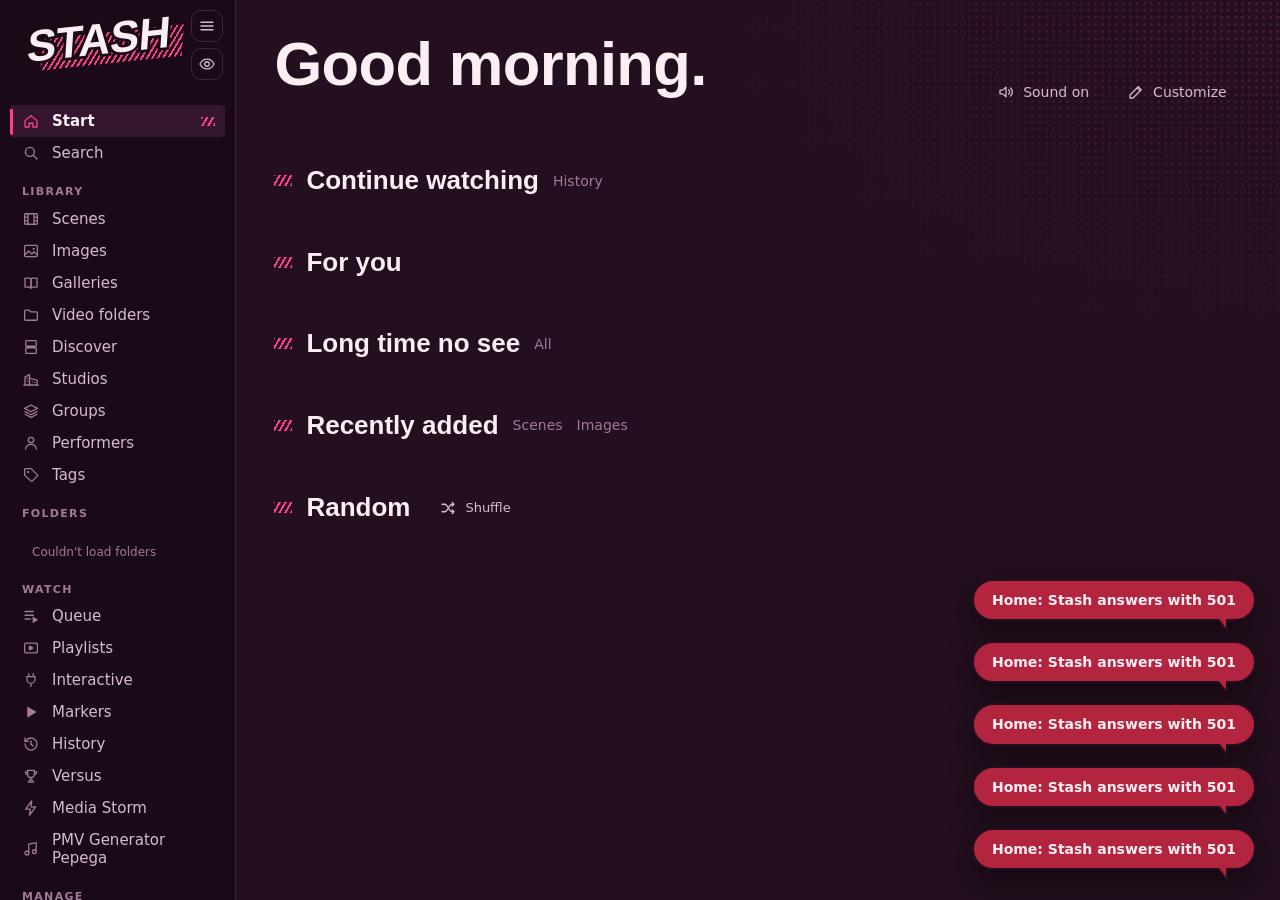
==== commit cbd88ea7: "Merge upstream Stash UI 3.119.0 into Pepega forks. Co-Authored-By: Claude Opus 5.5 <noreply@anthropi" ====
--- a/plugins/pepega-stashui/app/index.html
+++ b/plugins/pepega-stashui/app/index.html
@@ -13,10 +13,10 @@
   <meta name="apple-mobile-web-app-status-bar-style" content="black-translucent">
   <meta name="apple-mobile-web-app-title" content="Stash">
   <link rel="icon" href="data:image/svg+xml,%3Csvg xmlns='http://www.w3.org/2000/svg' viewBox='0 0 32 32'%3E%3Crect width='32' height='32' rx='6' fill='%23230f1f'/%3E%3Cpath d='M16 26s-8-4.9-10.2-9.9C4.2 12.5 6.4 8.5 10.3 8.5c2.3 0 4.1 1.4 5.7 3.4 1.5-2 3.3-3.4 5.6-3.4 3.9 0 6.2 4 4.6 7.6C24 21.1 16 26 16 26z' fill='%23ff3e8a'/%3E%3C/svg%3E">
-  <link rel="stylesheet" href="app.css?v=3.118.0">
-  <link rel="stylesheet" href="stage.css?v=3.118.0">
-  <link rel="stylesheet" href="admin.css?v=3.118.0">
-  <link rel="stylesheet" href="fx.css?v=3.118.0">
+  <link rel="stylesheet" href="app.css?v=3.119.0">
+  <link rel="stylesheet" href="stage.css?v=3.119.0">
+  <link rel="stylesheet" href="admin.css?v=3.119.0">
+  <link rel="stylesheet" href="fx.css?v=3.119.0">
 </head>
 <body>
   <div id="app" class="kb-app">
@@ -28,123 +28,123 @@
   <script type="importmap">
 {
     "imports": {
-      "./js/advfilter.js": "./js/advfilter.js?v=3.118.0",
-      "./js/advrating.js": "./js/advrating.js?v=3.118.0",
-      "./js/api.js": "./js/api.js?v=3.118.0",
-      "./js/audiox.js": "./js/audiox.js?v=3.118.0",
-      "./js/autobackup.js": "./js/autobackup.js?v=3.118.0",
-      "./js/backup.js": "./js/backup.js?v=3.118.0",
-      "./js/bulkbar.js": "./js/bulkbar.js?v=3.118.0",
-      "./js/changelog.js": "./js/changelog.js?v=3.118.0",
-      "./js/cropbox.js": "./js/cropbox.js?v=3.118.0",
-      "./js/defsort.js": "./js/defsort.js?v=3.118.0",
-      "./js/display.js": "./js/display.js?v=3.118.0",
-      "./js/eventlog.js": "./js/eventlog.js?v=3.118.0",
-      "./js/ext.js": "./js/ext.js?v=3.118.0",
-      "./js/extplayer.js": "./js/extplayer.js?v=3.118.0",
-      "./js/forms.js": "./js/forms.js?v=3.118.0",
-      "./js/frames.js": "./js/frames.js?v=3.118.0",
-      "./js/fsedit.js": "./js/fsedit.js?v=3.118.0",
-      "./js/fsvariants.js": "./js/fsvariants.js?v=3.118.0",
-      "./js/fx.js": "./js/fx.js?v=3.118.0",
-      "./js/genprev.js": "./js/genprev.js?v=3.118.0",
-      "./js/heat.js": "./js/heat.js?v=3.118.0",
-      "./js/i18n.js": "./js/i18n.js?v=3.118.0",
-      "./js/interactive.js": "./js/interactive.js?v=3.118.0",
-      "./js/jobs.js": "./js/jobs.js?v=3.118.0",
-      "./js/locales/de.js": "./js/locales/de.js?v=3.118.0",
-      "./js/locales/es.js": "./js/locales/es.js?v=3.118.0",
-      "./js/locales/fr.js": "./js/locales/fr.js?v=3.118.0",
-      "./js/locales/ja.js": "./js/locales/ja.js?v=3.118.0",
-      "./js/locales/pl.js": "./js/locales/pl.js?v=3.118.0",
-      "./js/locales/ru.js": "./js/locales/ru.js?v=3.118.0",
-      "./js/locales/uk.js": "./js/locales/uk.js?v=3.118.0",
-      "./js/locales/vi.js": "./js/locales/vi.js?v=3.118.0",
-      "./js/locales/zh-CN.js": "./js/locales/zh-CN.js?v=3.118.0",
-      "./js/main.js": "./js/main.js?v=3.118.0",
-      "./js/markeredit.js": "./js/markeredit.js?v=3.118.0",
-      "./js/mini.js": "./js/mini.js?v=3.118.0",
-      "./js/oclip.js": "./js/oclip.js?v=3.118.0",
-      "./js/osync.js": "./js/osync.js?v=3.118.0",
-      "./js/perfcut.js": "./js/perfcut.js?v=3.118.0",
-      "./js/pieces.js": "./js/pieces.js?v=3.118.0",
-      "./js/playlists.js": "./js/playlists.js?v=3.118.0",
-      "./js/plugin-host.js": "./js/plugin-host.js?v=3.118.0",
-      "./js/pmvsmart.js": "./js/pmvsmart.js?v=3.118.0",
-      "./js/railcfg.js": "./js/railcfg.js?v=3.118.0",
-      "./js/ratingx.js": "./js/ratingx.js?v=3.118.0",
-      "./js/scale.js": "./js/scale.js?v=3.118.0",
-      "./js/shareconn.js": "./js/shareconn.js?v=3.118.0",
-      "./js/similar.js": "./js/similar.js?v=3.118.0",
-      "./js/slowmo.js": "./js/slowmo.js?v=3.118.0",
-      "./js/standings.js": "./js/standings.js?v=3.118.0",
-      "./js/stashfilters.js": "./js/stashfilters.js?v=3.118.0",
-      "./js/theme.js": "./js/theme.js?v=3.118.0",
-      "./js/tiers.js": "./js/tiers.js?v=3.118.0",
-      "./js/ui.js": "./js/ui.js?v=3.118.0",
-      "./js/vendor/qrcode.js": "./js/vendor/qrcode.js?v=3.118.0",
-      "./js/vendor/react-dom.production.min.js": "./js/vendor/react-dom.production.min.js?v=3.118.0",
-      "./js/vendor/react.production.min.js": "./js/vendor/react.production.min.js?v=3.118.0",
-      "./js/versusx.js": "./js/versusx.js?v=3.118.0",
-      "./js/views/clipcut.js": "./js/views/clipcut.js?v=3.118.0",
-      "./js/views/discover.js": "./js/views/discover.js?v=3.118.0",
-      "./js/views/dupes.js": "./js/views/dupes.js?v=3.118.0",
-      "./js/views/edit.js": "./js/views/edit.js?v=3.118.0",
-      "./js/views/embed.js": "./js/views/embed.js?v=3.118.0",
-      "./js/views/folder.js": "./js/views/folder.js?v=3.118.0",
-      "./js/views/fsdupes.js": "./js/views/fsdupes.js?v=3.118.0",
-      "./js/views/fsgate.js": "./js/views/fsgate.js?v=3.118.0",
-      "./js/views/fsoverview.js": "./js/views/fsoverview.js?v=3.118.0",
-      "./js/views/funscripts.js": "./js/views/funscripts.js?v=3.118.0",
-      "./js/views/gallery.js": "./js/views/gallery.js?v=3.118.0",
-      "./js/views/groupedit.js": "./js/views/groupedit.js?v=3.118.0",
-      "./js/views/groups.js": "./js/views/groups.js?v=3.118.0",
-      "./js/views/history.js": "./js/views/history.js?v=3.118.0",
-      "./js/views/home.js": "./js/views/home.js?v=3.118.0",
-      "./js/views/homerail.js": "./js/views/homerail.js?v=3.118.0",
-      "./js/views/list.js": "./js/views/list.js?v=3.118.0",
-      "./js/views/markerclips.js": "./js/views/markerclips.js?v=3.118.0",
-      "./js/views/markers.js": "./js/views/markers.js?v=3.118.0",
-      "./js/views/media.js": "./js/views/media.js?v=3.118.0",
-      "./js/views/music.js": "./js/views/music.js?v=3.118.0",
-      "./js/views/perfadd.js": "./js/views/perfadd.js?v=3.118.0",
-      "./js/views/perfedit.js": "./js/views/perfedit.js?v=3.118.0",
-      "./js/views/performer.js": "./js/views/performer.js?v=3.118.0",
-      "./js/views/performers.js": "./js/views/performers.js?v=3.118.0",
-      "./js/views/perfpicker.js": "./js/views/perfpicker.js?v=3.118.0",
-      "./js/views/perfstats.js": "./js/views/perfstats.js?v=3.118.0",
-      "./js/views/perftagger.js": "./js/views/perftagger.js?v=3.118.0",
-      "./js/views/phone.js": "./js/views/phone.js?v=3.118.0",
-      "./js/views/placard.js": "./js/views/placard.js?v=3.118.0",
-      "./js/views/player.js": "./js/views/player.js?v=3.118.0",
-      "./js/views/playlists.js": "./js/views/playlists.js?v=3.118.0",
-      "./js/views/plugins.js": "./js/views/plugins.js?v=3.118.0",
-      "./js/views/queue.js": "./js/views/queue.js?v=3.118.0",
-      "./js/views/scenescrape.js": "./js/views/scenescrape.js?v=3.118.0",
-      "./js/views/search.js": "./js/views/search.js?v=3.118.0",
-      "./js/views/settings.js": "./js/views/settings.js?v=3.118.0",
-      "./js/views/sharechat.js": "./js/views/sharechat.js?v=3.118.0",
-      "./js/views/shareguide.js": "./js/views/shareguide.js?v=3.118.0",
-      "./js/views/sharesend.js": "./js/views/sharesend.js?v=3.118.0",
-      "./js/views/sharing.js": "./js/views/sharing.js?v=3.118.0",
-      "./js/views/stats.js": "./js/views/stats.js?v=3.118.0",
-      "./js/views/studioedit.js": "./js/views/studioedit.js?v=3.118.0",
-      "./js/views/studiopicker.js": "./js/views/studiopicker.js?v=3.118.0",
-      "./js/views/studios.js": "./js/views/studios.js?v=3.118.0",
-      "./js/views/tag.js": "./js/views/tag.js?v=3.118.0",
-      "./js/views/tagger.js": "./js/views/tagger.js?v=3.118.0",
-      "./js/views/tagpicker.js": "./js/views/tagpicker.js?v=3.118.0",
-      "./js/views/tags.js": "./js/views/tags.js?v=3.118.0",
-      "./js/views/tasks.js": "./js/views/tasks.js?v=3.118.0",
-      "./js/views/versus.js": "./js/views/versus.js?v=3.118.0",
-      "./js/views/videofolders.js": "./js/views/videofolders.js?v=3.118.0",
-      "./js/views/viewer.js": "./js/views/viewer.js?v=3.118.0",
-      "./js/views/whatsnew.js": "./js/views/whatsnew.js?v=3.118.0",
-      "./js/views/xroute.js": "./js/views/xroute.js?v=3.118.0",
-      "./js/vr.js": "./js/vr.js?v=3.118.0"
+      "./js/advfilter.js": "./js/advfilter.js?v=3.119.0",
+      "./js/advrating.js": "./js/advrating.js?v=3.119.0",
+      "./js/api.js": "./js/api.js?v=3.119.0",
+      "./js/audiox.js": "./js/audiox.js?v=3.119.0",
+      "./js/autobackup.js": "./js/autobackup.js?v=3.119.0",
+      "./js/backup.js": "./js/backup.js?v=3.119.0",
+      "./js/bulkbar.js": "./js/bulkbar.js?v=3.119.0",
+      "./js/changelog.js": "./js/changelog.js?v=3.119.0",
+      "./js/cropbox.js": "./js/cropbox.js?v=3.119.0",
+      "./js/defsort.js": "./js/defsort.js?v=3.119.0",
+      "./js/display.js": "./js/display.js?v=3.119.0",
+      "./js/eventlog.js": "./js/eventlog.js?v=3.119.0",
+      "./js/ext.js": "./js/ext.js?v=3.119.0",
+      "./js/extplayer.js": "./js/extplayer.js?v=3.119.0",
+      "./js/forms.js": "./js/forms.js?v=3.119.0",
+      "./js/frames.js": "./js/frames.js?v=3.119.0",
+      "./js/fsedit.js": "./js/fsedit.js?v=3.119.0",
+      "./js/fsvariants.js": "./js/fsvariants.js?v=3.119.0",
+      "./js/fx.js": "./js/fx.js?v=3.119.0",
+      "./js/genprev.js": "./js/genprev.js?v=3.119.0",
+      "./js/heat.js": "./js/heat.js?v=3.119.0",
+      "./js/i18n.js": "./js/i18n.js?v=3.119.0",
+      "./js/interactive.js": "./js/interactive.js?v=3.119.0",
+      "./js/jobs.js": "./js/jobs.js?v=3.119.0",
+      "./js/locales/de.js": "./js/locales/de.js?v=3.119.0",
+      "./js/locales/es.js": "./js/locales/es.js?v=3.119.0",
+      "./js/locales/fr.js": "./js/locales/fr.js?v=3.119.0",
+      "./js/locales/ja.js": "./js/locales/ja.js?v=3.119.0",
+      "./js/locales/pl.js": "./js/locales/pl.js?v=3.119.0",
+      "./js/locales/ru.js": "./js/locales/ru.js?v=3.119.0",
+      "./js/locales/uk.js": "./js/locales/uk.js?v=3.119.0",
+      "./js/locales/vi.js": "./js/locales/vi.js?v=3.119.0",
+      "./js/locales/zh-CN.js": "./js/locales/zh-CN.js?v=3.119.0",
+      "./js/main.js": "./js/main.js?v=3.119.0",
+      "./js/markeredit.js": "./js/markeredit.js?v=3.119.0",
+      "./js/mini.js": "./js/mini.js?v=3.119.0",
+      "./js/oclip.js": "./js/oclip.js?v=3.119.0",
+      "./js/osync.js": "./js/osync.js?v=3.119.0",
+      "./js/perfcut.js": "./js/perfcut.js?v=3.119.0",
+      "./js/pieces.js": "./js/pieces.js?v=3.119.0",
+      "./js/playlists.js": "./js/playlists.js?v=3.119.0",
+      "./js/plugin-host.js": "./js/plugin-host.js?v=3.119.0",
+      "./js/pmvsmart.js": "./js/pmvsmart.js?v=3.119.0",
+      "./js/railcfg.js": "./js/railcfg.js?v=3.119.0",
+      "./js/ratingx.js": "./js/ratingx.js?v=3.119.0",
+      "./js/scale.js": "./js/scale.js?v=3.119.0",
+      "./js/shareconn.js": "./js/shareconn.js?v=3.119.0",
+      "./js/similar.js": "./js/similar.js?v=3.119.0",
+      "./js/slowmo.js": "./js/slowmo.js?v=3.119.0",
+      "./js/standings.js": "./js/standings.js?v=3.119.0",
+      "./js/stashfilters.js": "./js/stashfilters.js?v=3.119.0",
+      "./js/theme.js": "./js/theme.js?v=3.119.0",
+      "./js/tiers.js": "./js/tiers.js?v=3.119.0",
+      "./js/ui.js": "./js/ui.js?v=3.119.0",
+      "./js/vendor/qrcode.js": "./js/vendor/qrcode.js?v=3.119.0",
+      "./js/vendor/react-dom.production.min.js": "./js/vendor/react-dom.production.min.js?v=3.119.0",
+      "./js/vendor/react.production.min.js": "./js/vendor/react.production.min.js?v=3.119.0",
+      "./js/versusx.js": "./js/versusx.js?v=3.119.0",
+      "./js/views/clipcut.js": "./js/views/clipcut.js?v=3.119.0",
+      "./js/views/discover.js": "./js/views/discover.js?v=3.119.0",
+      "./js/views/dupes.js": "./js/views/dupes.js?v=3.119.0",
+      "./js/views/edit.js": "./js/views/edit.js?v=3.119.0",
+      "./js/views/embed.js": "./js/views/embed.js?v=3.119.0",
+      "./js/views/folder.js": "./js/views/folder.js?v=3.119.0",
+      "./js/views/fsdupes.js": "./js/views/fsdupes.js?v=3.119.0",
+      "./js/views/fsgate.js": "./js/views/fsgate.js?v=3.119.0",
+      "./js/views/fsoverview.js": "./js/views/fsoverview.js?v=3.119.0",
+      "./js/views/funscripts.js": "./js/views/funscripts.js?v=3.119.0",
+      "./js/views/gallery.js": "./js/views/gallery.js?v=3.119.0",
+      "./js/views/groupedit.js": "./js/views/groupedit.js?v=3.119.0",
+      "./js/views/groups.js": "./js/views/groups.js?v=3.119.0",
+      "./js/views/history.js": "./js/views/history.js?v=3.119.0",
+      "./js/views/home.js": "./js/views/home.js?v=3.119.0",
+      "./js/views/homerail.js": "./js/views/homerail.js?v=3.119.0",
+      "./js/views/list.js": "./js/views/list.js?v=3.119.0",
+      "./js/views/markerclips.js": "./js/views/markerclips.js?v=3.119.0",
+      "./js/views/markers.js": "./js/views/markers.js?v=3.119.0",
+      "./js/views/media.js": "./js/views/media.js?v=3.119.0",
+      "./js/views/music.js": "./js/views/music.js?v=3.119.0",
+      "./js/views/perfadd.js": "./js/views/perfadd.js?v=3.119.0",
+      "./js/views/perfedit.js": "./js/views/perfedit.js?v=3.119.0",
+      "./js/views/performer.js": "./js/views/performer.js?v=3.119.0",
+      "./js/views/performers.js": "./js/views/performers.js?v=3.119.0",
+      "./js/views/perfpicker.js": "./js/views/perfpicker.js?v=3.119.0",
+      "./js/views/perfstats.js": "./js/views/perfstats.js?v=3.119.0",
+      "./js/views/perftagger.js": "./js/views/perftagger.js?v=3.119.0",
+      "./js/views/phone.js": "./js/views/phone.js?v=3.119.0",
+      "./js/views/placard.js": "./js/views/placard.js?v=3.119.0",
+      "./js/views/player.js": "./js/views/player.js?v=3.119.0",
+      "./js/views/playlists.js": "./js/views/playlists.js?v=3.119.0",
+      "./js/views/plugins.js": "./js/views/plugins.js?v=3.119.0",
+      "./js/views/queue.js": "./js/views/queue.js?v=3.119.0",
+      "./js/views/scenescrape.js": "./js/views/scenescrape.js?v=3.119.0",
+      "./js/views/search.js": "./js/views/search.js?v=3.119.0",
+      "./js/views/settings.js": "./js/views/settings.js?v=3.119.0",
+      "./js/views/sharechat.js": "./js/views/sharechat.js?v=3.119.0",
+      "./js/views/shareguide.js": "./js/views/shareguide.js?v=3.119.0",
+      "./js/views/sharesend.js": "./js/views/sharesend.js?v=3.119.0",
+      "./js/views/sharing.js": "./js/views/sharing.js?v=3.119.0",
+      "./js/views/stats.js": "./js/views/stats.js?v=3.119.0",
+      "./js/views/studioedit.js": "./js/views/studioedit.js?v=3.119.0",
+      "./js/views/studiopicker.js": "./js/views/studiopicker.js?v=3.119.0",
+      "./js/views/studios.js": "./js/views/studios.js?v=3.119.0",
+      "./js/views/tag.js": "./js/views/tag.js?v=3.119.0",
+      "./js/views/tagger.js": "./js/views/tagger.js?v=3.119.0",
+      "./js/views/tagpicker.js": "./js/views/tagpicker.js?v=3.119.0",
+      "./js/views/tags.js": "./js/views/tags.js?v=3.119.0",
+      "./js/views/tasks.js": "./js/views/tasks.js?v=3.119.0",
+      "./js/views/versus.js": "./js/views/versus.js?v=3.119.0",
+      "./js/views/videofolders.js": "./js/views/videofolders.js?v=3.119.0",
+      "./js/views/viewer.js": "./js/views/viewer.js?v=3.119.0",
+      "./js/views/whatsnew.js": "./js/views/whatsnew.js?v=3.119.0",
+      "./js/views/xroute.js": "./js/views/xroute.js?v=3.119.0",
+      "./js/vr.js": "./js/vr.js?v=3.119.0"
     }
   }
   </script>
-  <script type="module" src="js/main.js?v=3.118.0"></script>
+  <script type="module" src="js/main.js?v=3.119.0"></script>
 </body>
 </html>
